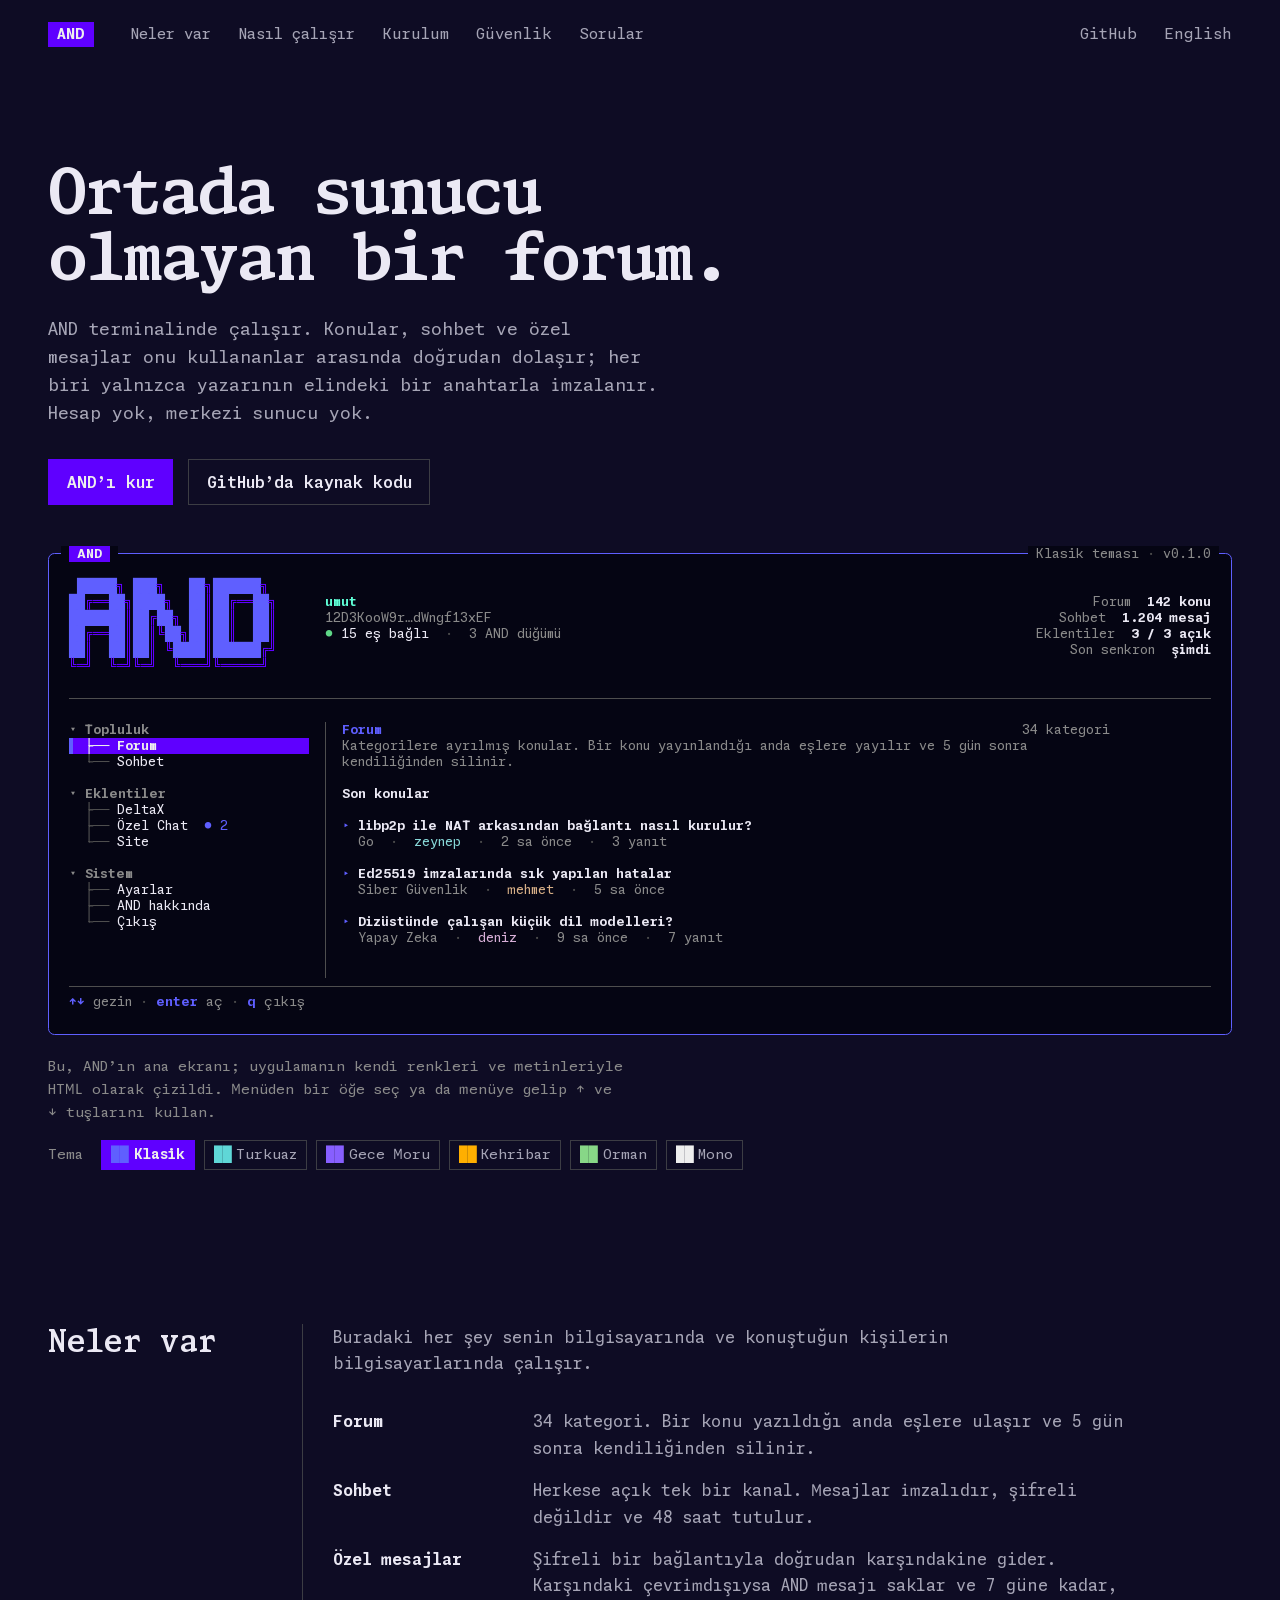
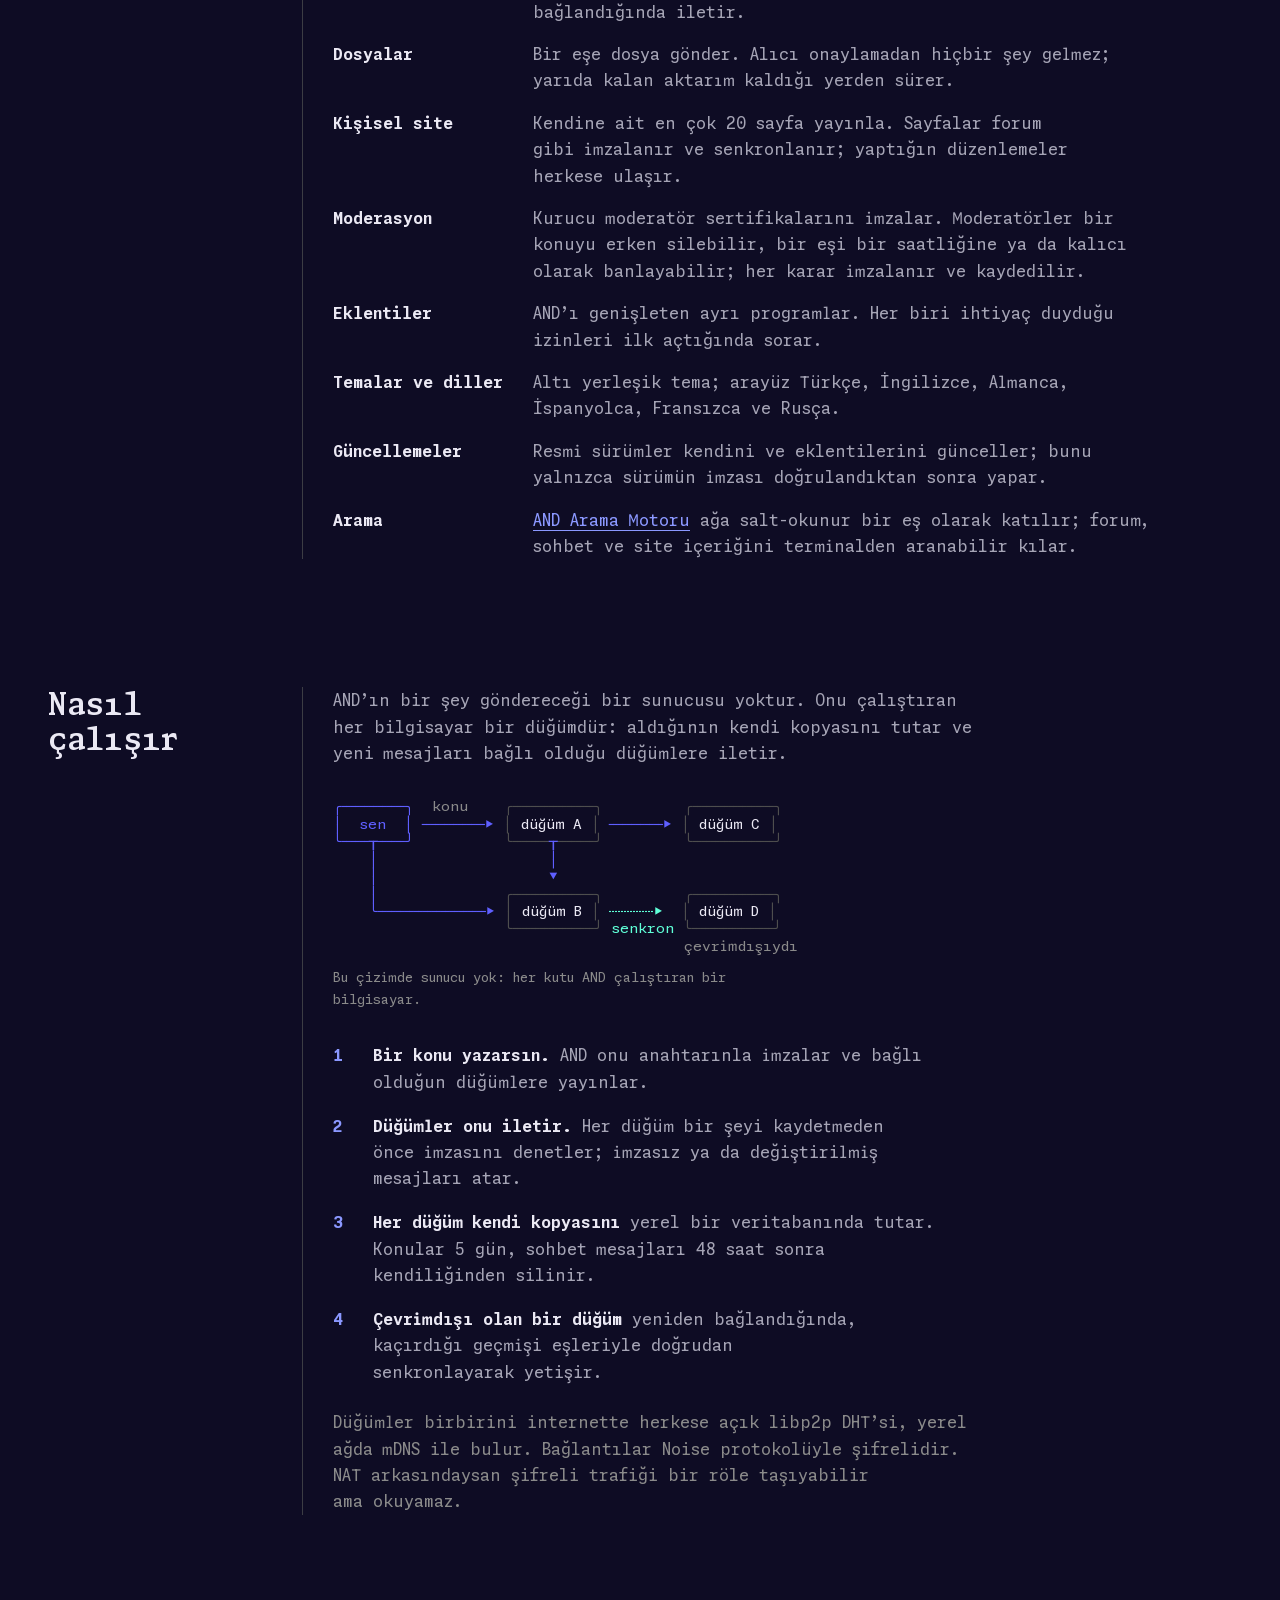
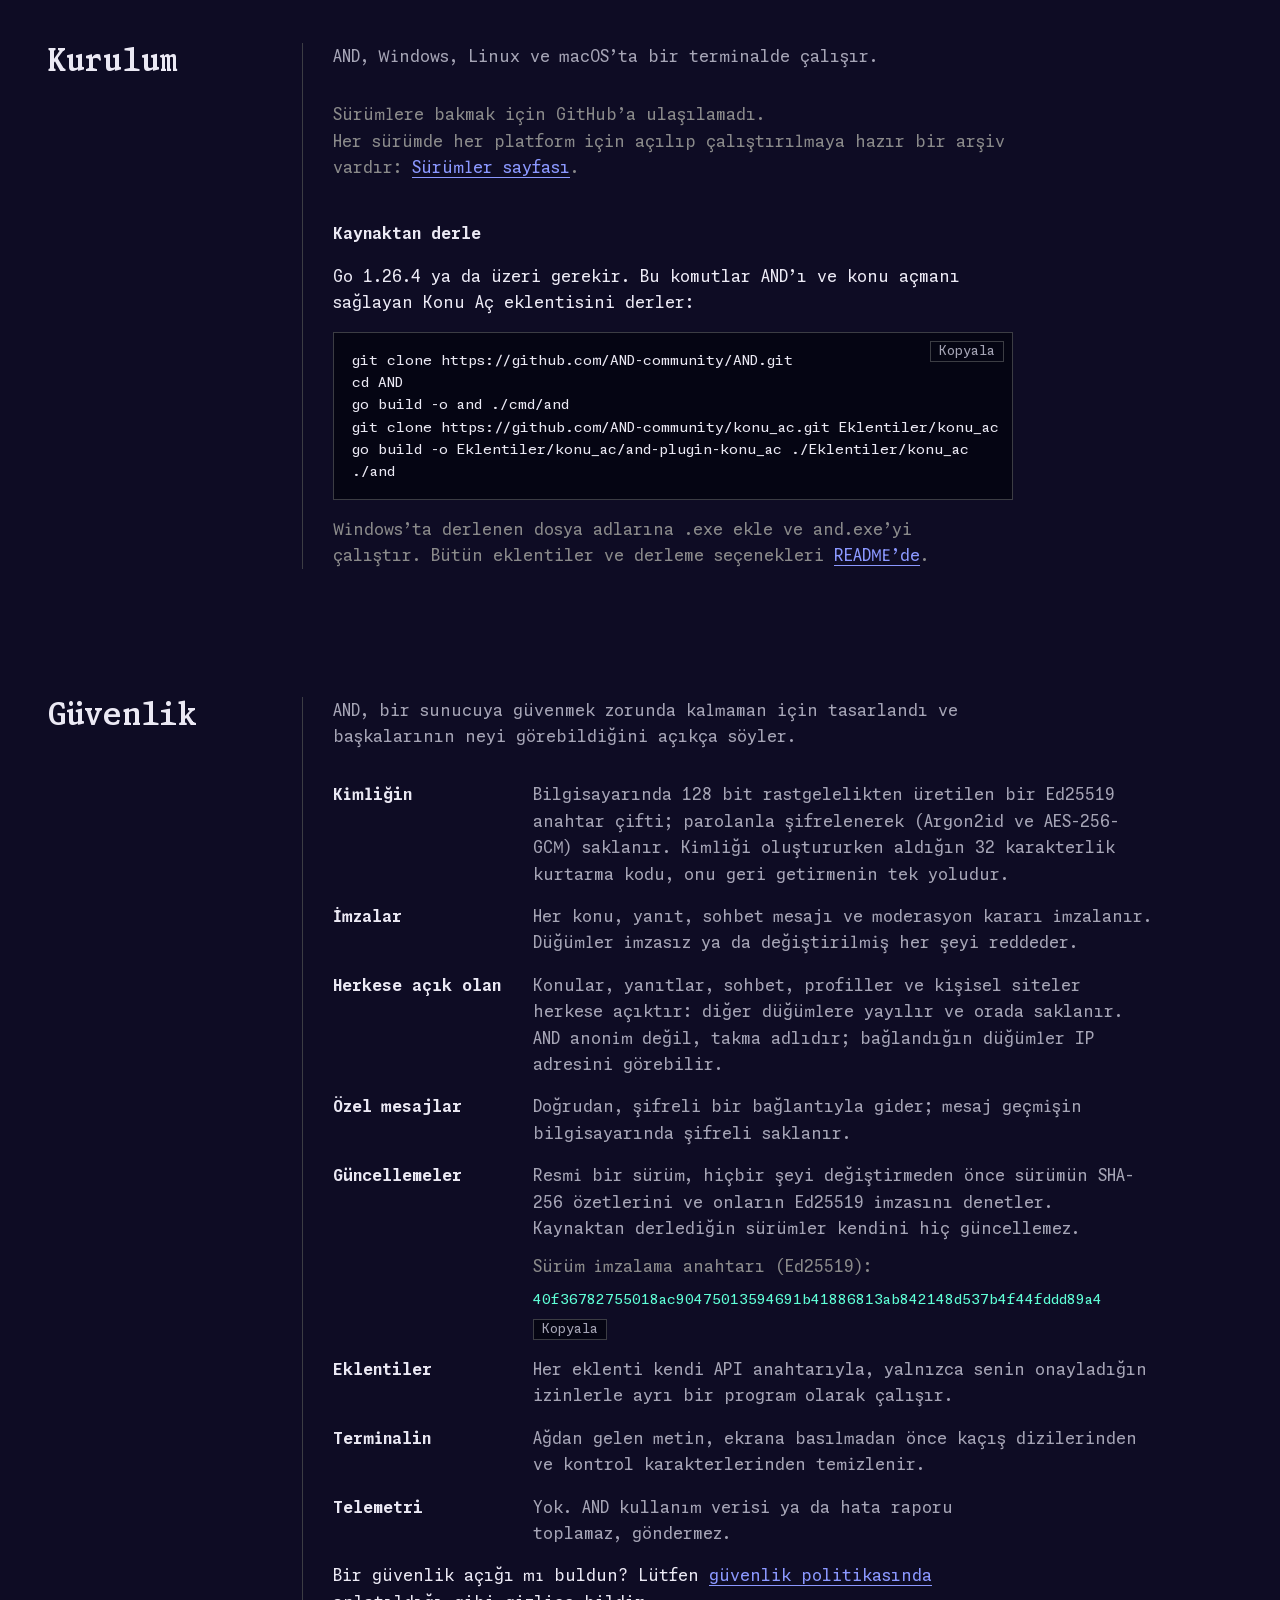
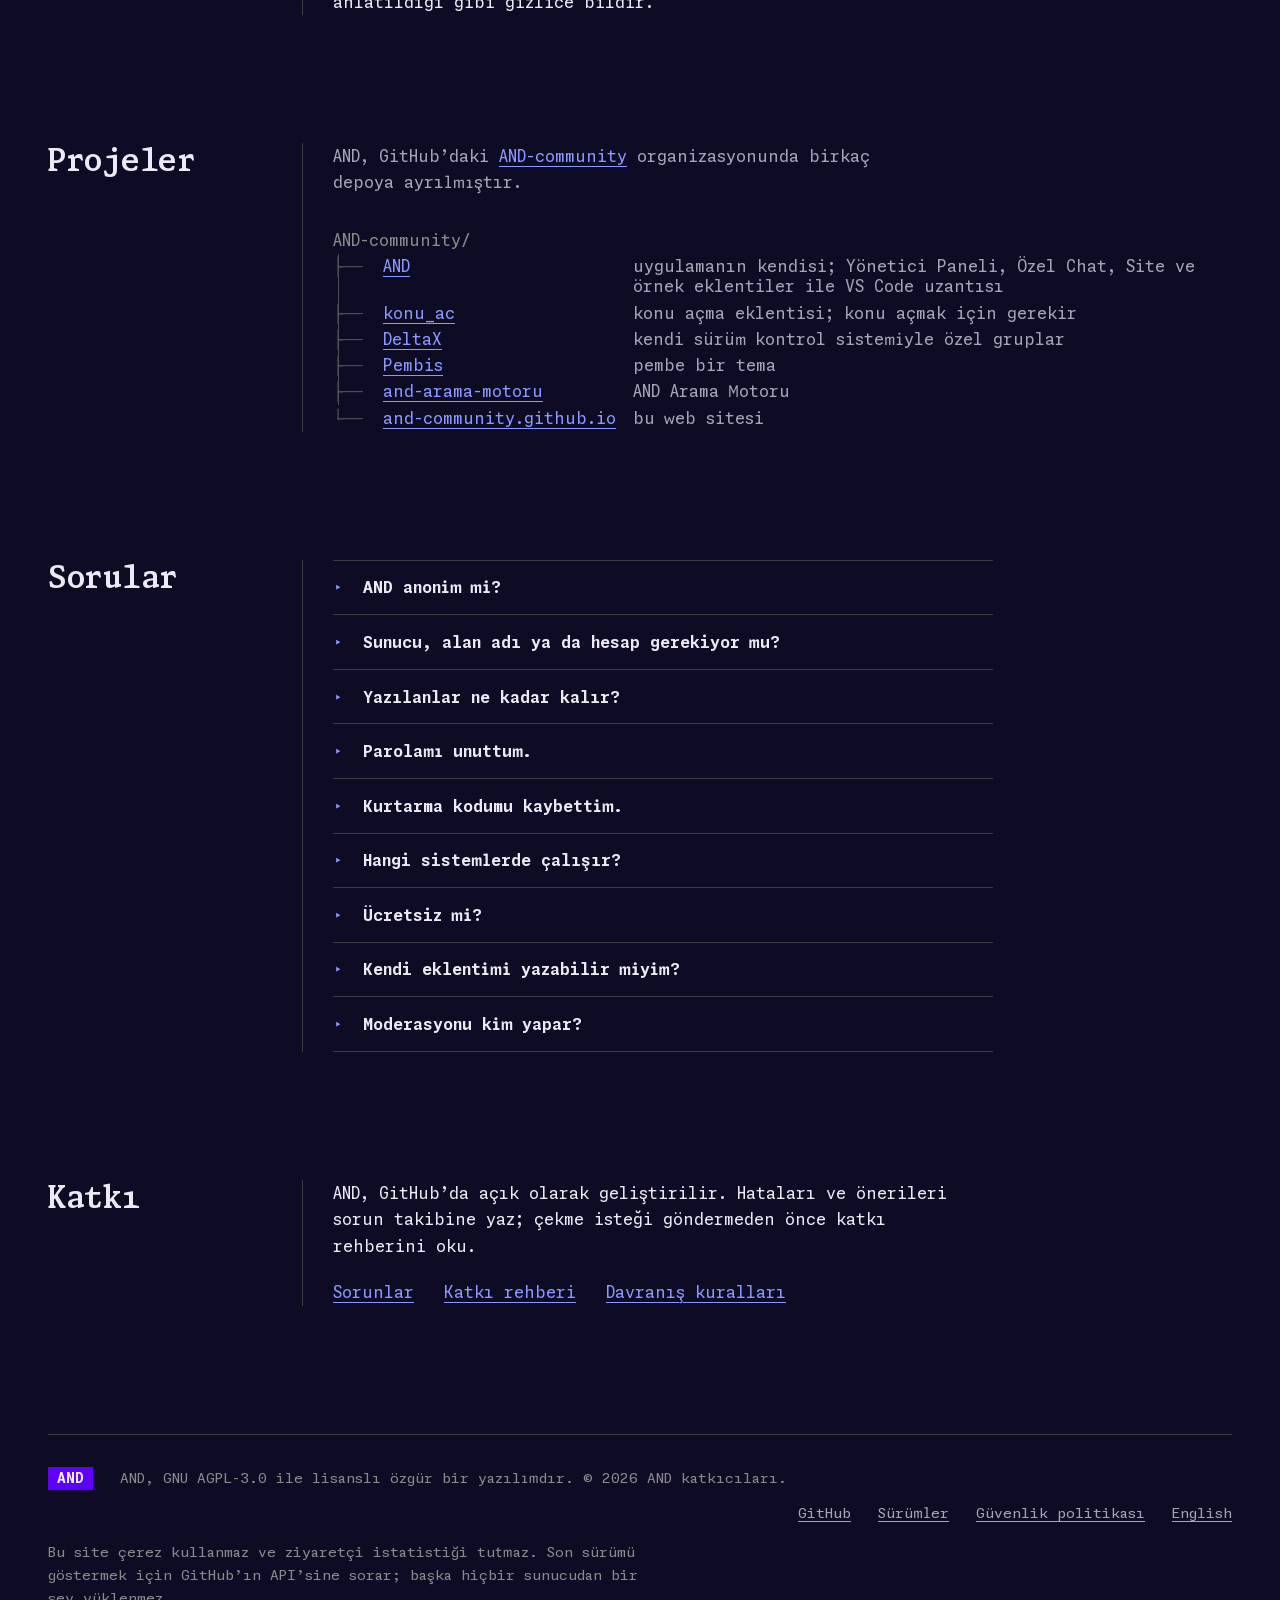
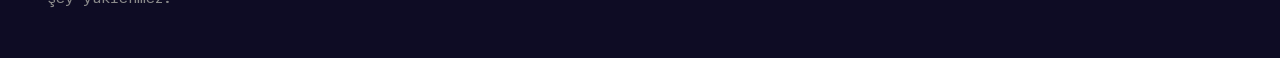
==== tr/index.html @ 904418b6 "AND'ın web sitesi: iki dilli tanıtım ve canlı ana ekran kopyası GitHub Pages'te https://and-communit" ====
<!doctype html>
<html lang="tr" data-tema="klasik">
<head>
<meta charset="utf-8">
<meta name="viewport" content="width=device-width, initial-scale=1">
<title>AND: ortada sunucu olmayan bir forum</title>
<meta name="description" content="AND, terminalde çalışan ücretsiz ve açık kaynaklı bir forum, sohbet ve kişisel site ağıdır. Eşten eşe çalışır: hesap yok, merkezi sunucu yok.">
<link rel="canonical" href="https://and-community.github.io/tr/">
<link rel="alternate" hreflang="en" href="https://and-community.github.io/">
<link rel="alternate" hreflang="tr" href="https://and-community.github.io/tr/">
<link rel="alternate" hreflang="x-default" href="https://and-community.github.io/">
<meta name="color-scheme" content="dark">
<meta name="theme-color" content="#0e0c24">
<link rel="icon" href="/favicon.ico" sizes="32x32">
<link rel="icon" href="/assets/img/favicon.svg" type="image/svg+xml">
<link rel="apple-touch-icon" href="/assets/img/apple-touch-icon.png">
<link rel="preload" href="/assets/fonts/and-site-mono.woff2" as="font" type="font/woff2" crossorigin>
<link rel="preload" href="/assets/fonts/and-site-slab.woff2" as="font" type="font/woff2" crossorigin>
<link rel="stylesheet" href="/assets/css/site.css">
<meta property="og:type" content="website">
<meta property="og:site_name" content="AND">
<meta property="og:title" content="AND: ortada sunucu olmayan bir forum">
<meta property="og:description" content="AND, terminalde çalışan ücretsiz ve açık kaynaklı bir forum, sohbet ve kişisel site ağıdır. Eşten eşe çalışır: hesap yok, merkezi sunucu yok.">
<meta property="og:url" content="https://and-community.github.io/tr/">
<meta property="og:image" content="https://and-community.github.io/assets/img/og-tr.png">
<meta property="og:image:width" content="1200">
<meta property="og:image:height" content="630">
<meta property="og:image:alt" content="AND amblemi ve “Ortada sunucu olmayan bir forum.” cümlesi.">
<meta property="og:locale" content="tr_TR">
<meta property="og:locale:alternate" content="en_US">
<meta name="twitter:card" content="summary_large_image">
<script>try{var t=localStorage.getItem("and-tema");if(/^(klasik|turkuaz|gece-moru|kehribar|orman|mono)$/.test(t))document.documentElement.dataset.tema=t}catch(e){}</script>
<script src="/assets/js/site.js" defer></script>
<script type="application/ld+json">{"@context":"https://schema.org","@type":"SoftwareApplication","name":"AND","description":"AND, terminalde çalışan ücretsiz ve açık kaynaklı bir forum, sohbet ve kişisel site ağıdır. Eşten eşe çalışır: hesap yok, merkezi sunucu yok.","url":"https://and-community.github.io/tr/","applicationCategory":"CommunicationApplication","operatingSystem":"Windows, Linux, macOS","softwareVersion":"v0.1.0","license":"https://www.gnu.org/licenses/agpl-3.0.html","isAccessibleForFree":true,"offers":{"@type":"Offer","price":"0","priceCurrency":"USD"},"downloadUrl":"https://github.com/AND-community/AND/releases","sameAs":["https://github.com/AND-community/AND"],"inLanguage":"tr"}</script>
</head>
<body>
<a class="atla" href="#icerik">İçeriğe geç</a>
<header class="ust sayfa">
<a class="marka" href="/tr/" aria-label="AND ana sayfa"><span class="hap">AND</span></a>
<nav class="ust-nav" aria-label="Ana menü"><ul><li><a href="#neler-var">Neler var</a></li><li><a href="#nasil-calisir">Nasıl çalışır</a></li><li><a href="#kurulum">Kurulum</a></li><li><a href="#guvenlik">Güvenlik</a></li><li><a href="#sorular">Sorular</a></li></ul></nav>
<ul class="ust-sag"><li><a href="https://github.com/AND-community/AND">GitHub</a></li><li><a href="/" hreflang="en" lang="en">English</a></li></ul>
</header>
<main id="icerik">
<section class="giris sayfa" aria-labelledby="giris-baslik">
<h1 id="giris-baslik">Ortada sunucu olmayan bir forum.</h1>
<p class="ozet">AND terminalinde çalışır. Konular, sohbet ve özel mesajlar onu kullananlar arasında doğrudan dolaşır; her biri yalnızca yazarının elindeki bir anahtarla imzalanır. Hesap yok, merkezi sunucu yok.</p>
<p class="eylemler"><a class="dugme dugme-dolu" href="#kurulum">AND’ı kur</a><a class="dugme" href="https://github.com/AND-community/AND">GitHub’da kaynak kodu</a></p>
</section>
<section class="ekran sayfa" aria-labelledby="ekran-baslik">
<h2 id="ekran-baslik" class="gorsel-gizli">AND’ın ana ekranı</h2>
<div class="terminal" data-terminal>
<div class="t-cerceve">
<div class="t-ust"><span><span class="hap">AND</span></span><span class="t-tema"><span data-tema-adi>Klasik</span> teması<span class="t-sil"> · </span>v0.1.0</span></div>
<div class="t-uzun"><pre class="t-amblem" aria-hidden="true"> <span class="d">█████</span><span class="g">╗</span> <span class="d">███</span><span class="g">╗</span>   <span class="d">██</span><span class="g">╗</span><span class="d">██████</span><span class="g">╗</span>
<span class="d">██</span><span class="g">╔══</span><span class="d">██</span><span class="g">╗</span><span class="d">████</span><span class="g">╗</span>  <span class="d">██</span><span class="g">║</span><span class="d">██</span><span class="g">╔══</span><span class="d">██</span><span class="g">╗</span>
<span class="d">███████</span><span class="g">║</span><span class="d">██</span><span class="g">╔</span><span class="d">██</span><span class="g">╗</span> <span class="d">██</span><span class="g">║</span><span class="d">██</span><span class="g">║</span>  <span class="d">██</span><span class="g">║</span>
<span class="d">██</span><span class="g">╔══</span><span class="d">██</span><span class="g">║</span><span class="d">██</span><span class="g">║╚</span><span class="d">██</span><span class="g">╗</span><span class="d">██</span><span class="g">║</span><span class="d">██</span><span class="g">║</span>  <span class="d">██</span><span class="g">║</span>
<span class="d">██</span><span class="g">║</span>  <span class="d">██</span><span class="g">║</span><span class="d">██</span><span class="g">║</span> <span class="g">╚</span><span class="d">████</span><span class="g">║</span><span class="d">██████</span><span class="g">╔╝</span>
<span class="g">╚═╝</span>  <span class="g">╚═╝╚═╝</span>  <span class="g">╚═══╝╚═════╝</span></pre><p class="t-kimlik"><span class="t-ad">umut</span>
<span class="t-soluk">12D3KooW9r…dWngf13xEF</span>
<span data-es><span class="t-ok">●</span> 23 eş bağlı<span class="t-sil">  ·  </span><span class="t-soluk">4 AND düğümü</span></span></p><dl class="t-sayilar"><div><dt>Forum</dt><dd>142 konu</dd></div><div><dt>Sohbet</dt><dd>1.204 mesaj</dd></div><div><dt>Eklentiler</dt><dd data-acik-sayi>3 / 3 açık</dd></div><div><dt>Son senkron</dt><dd data-senkron>şimdi</dd></div></dl></div>
<p class="t-kisa"><span class="t-ad">umut</span><span class="t-sil">  ·  </span><span class="t-soluk">12D3KooW9r…dWngf13xEF</span><span class="t-sil">  ·  </span><span data-es><span class="t-ok">●</span> 23 eş bağlı<span class="t-sil">  ·  </span><span class="t-soluk">4 AND düğümü</span></span></p>
<hr class="t-ayrac" aria-hidden="true">
<div class="t-paneller">
<div class="t-agac" role="listbox" tabindex="0" aria-label="AND menüsü" aria-activedescendant="t-o-forum"><div role="group" aria-labelledby="t-g-topluluk"><div class="t-grup" id="t-g-topluluk"><span aria-hidden="true">▾ </span>Topluluk</div><div class="t-oge" role="option" id="t-o-forum" aria-selected="true" data-panel="forum"><span class="t-on" aria-hidden="true"></span><span class="t-dal" aria-hidden="true">├── </span><span class="t-etiket" data-kapali="  kapalı">Forum</span></div><div class="t-oge" role="option" id="t-o-sohbet" aria-selected="false" data-panel="sohbet"><span class="t-on" aria-hidden="true"></span><span class="t-dal" aria-hidden="true">└── </span><span class="t-etiket" data-kapali="  kapalı">Sohbet</span></div></div><div class="t-bos" aria-hidden="true"></div><div role="group" aria-labelledby="t-g-eklentiler"><div class="t-grup" id="t-g-eklentiler"><span aria-hidden="true">▾ </span>Eklentiler</div><div class="t-oge" role="option" id="t-o-deltax" aria-selected="false" data-panel="deltax" data-eklenti="deltax"><span class="t-on" aria-hidden="true"></span><span class="t-dal" aria-hidden="true">├── </span><span class="t-etiket" data-kapali="  kapalı">DeltaX</span></div><div class="t-oge" role="option" id="t-o-ozel_chat" aria-selected="false" data-panel="ozel_chat" data-eklenti="ozel_chat"><span class="t-on" aria-hidden="true"></span><span class="t-dal" aria-hidden="true">├── </span><span class="t-etiket" data-kapali="  kapalı">Özel Chat</span><span class="t-rozet" aria-hidden="true">  ● 2</span><span class="gorsel-gizli">, 2 okunmamış mesaj</span></div><div class="t-oge" role="option" id="t-o-site" aria-selected="false" data-panel="site" data-eklenti="site"><span class="t-on" aria-hidden="true"></span><span class="t-dal" aria-hidden="true">└── </span><span class="t-etiket" data-kapali="  kapalı">Site</span></div></div><div class="t-bos" aria-hidden="true"></div><div role="group" aria-labelledby="t-g-sistem"><div class="t-grup" id="t-g-sistem"><span aria-hidden="true">▾ </span>Sistem</div><div class="t-oge" role="option" id="t-o-ayarlar" aria-selected="false" data-panel="ayarlar"><span class="t-on" aria-hidden="true"></span><span class="t-dal" aria-hidden="true">├── </span><span class="t-etiket" data-kapali="  kapalı">Ayarlar</span></div><div class="t-oge" role="option" id="t-o-hakkinda" aria-selected="false" data-panel="hakkinda"><span class="t-on" aria-hidden="true"></span><span class="t-dal" aria-hidden="true">├── </span><span class="t-etiket" data-kapali="  kapalı">AND hakkında</span></div><div class="t-oge" role="option" id="t-o-cikis" aria-selected="false" data-panel="cikis"><span class="t-on" aria-hidden="true"></span><span class="t-dal" aria-hidden="true">└── </span><span class="t-etiket" data-kapali="  kapalı">Çıkış</span></div></div></div>
<div class="t-ayrinti"><div class="t-panel" data-panel-icerik="forum"><div class="t-ana"><p class="t-baslik"><b>Forum</b><span class="t-soluk">34 kategori</span></p><p class="t-aciklama">Kategorilere ayrılmış konular. Bir konu yayınlandığı anda eşlere yayılır ve 5 gün sonra kendiliğinden silinir.</p><div class="t-ara"></div><p class="t-bolum">Son konular</p><div class="t-ara"></div><p class="t-satir"><span class="t-isaret">▸ </span><b>libp2p ile NAT arkasından bağlantı nasıl kurulur?</b></p><p class="t-satir">  <span class="t-soluk">Go</span><span class="t-sil">  ·  </span><span style="color:#87d7d7">zeynep</span><span class="t-sil">  ·  </span><span class="t-soluk">2 sa önce</span><span class="t-sil">  ·  </span><span class="t-soluk">3 yanıt</span></p><div class="t-ara"></div><p class="t-satir"><span class="t-isaret">▸ </span><b>Ed25519 imzalarında sık yapılan hatalar</b></p><p class="t-satir">  <span class="t-soluk">Siber Güvenlik</span><span class="t-sil">  ·  </span><span style="color:#d7af87">mehmet</span><span class="t-sil">  ·  </span><span class="t-soluk">5 sa önce</span></p><div class="t-ara"></div><p class="t-satir"><span class="t-isaret">▸ </span><b>Dizüstünde çalışan küçük dil modelleri?</b></p><p class="t-satir">  <span class="t-soluk">Yapay Zeka</span><span class="t-sil">  ·  </span><span style="color:#d7afd7">deniz</span><span class="t-sil">  ·  </span><span class="t-soluk">9 sa önce</span><span class="t-sil">  ·  </span><span class="t-soluk">7 yanıt</span></p><div class="t-ara"></div></div><div class="t-yan"><p class="t-bolum">Kategoriler</p><p class="t-soluk">En çok konusu olanlar</p><div class="t-ara"></div><p class="t-cubuk"><span class="t-cubuk-ad">Go</span><span class="t-dolu">━━━━━━━━━━━━━━━━━━━━</span><span class="t-kalan"></span><span class="t-sayi">   31</span></p><p class="t-cubuk"><span class="t-cubuk-ad">Python</span><span class="t-dolu">━━━━━━━━━━━━━━━</span><span class="t-kalan">─────</span><span class="t-sayi">   24</span></p><p class="t-cubuk"><span class="t-cubuk-ad">Siber Güvenlik</span><span class="t-dolu">━━━━━━━━━━━━</span><span class="t-kalan">────────</span><span class="t-sayi">   18</span></p><p class="t-cubuk"><span class="t-cubuk-ad">Linux</span><span class="t-dolu">━━━━━━━━━━</span><span class="t-kalan">──────────</span><span class="t-sayi">   15</span></p><p class="t-cubuk"><span class="t-cubuk-ad">Yapay Zeka</span><span class="t-dolu">━━━━━━━━</span><span class="t-kalan">────────────</span><span class="t-sayi">   12</span></p><p class="t-cubuk"><span class="t-cubuk-ad">Rust</span><span class="t-dolu">━━━━━━</span><span class="t-kalan">──────────────</span><span class="t-sayi">    9</span></p><p class="t-cubuk"><span class="t-cubuk-ad">Web</span><span class="t-dolu">━━━━━</span><span class="t-kalan">───────────────</span><span class="t-sayi">    8</span></p><p class="t-cubuk"><span class="t-cubuk-ad">Veritabanı</span><span class="t-dolu">━━━</span><span class="t-kalan">─────────────────</span><span class="t-sayi">    5</span></p></div></div><div class="t-panel" data-panel-icerik="sohbet" hidden><div class="t-ana"><p class="t-baslik"><b>Sohbet</b><span class="t-soluk">genel kanal</span></p><p class="t-aciklama">Herkese açık genel kanal. Mesajlar imzalıdır ama şifreli değildir; ağdaki herkes okuyabilir.</p><div class="t-ara"></div><p class="t-bolum">Son mesajlar</p><p class="t-satir"><span class="t-soluk">21:04</span>  <b style="color:#87d7d7">zeynep        </b>  yeni DeltaX’teki dal görünümünü deneyen oldu mu?</p><p class="t-satir"><span class="t-soluk">21:05</span>  <b style="color:#d7af87">mehmet        </b>  evet, katlanan farklar büyük dosyaları okunur yapıyor</p><p class="t-satir"><span class="t-soluk">21:07</span>  <b style="color:#d7afd7">deniz         </b>  Rust kategorisi var mı?</p><p class="t-satir"><span class="t-soluk">21:07</span>  <b style="color:#87d7d7">zeynep        </b>  34 kategori var, Rust da içinde</p><p class="t-satir"><span class="t-soluk">21:09</span>  <b class="t-isaret">umut          </b>  hoş geldin deniz</p><p class="t-satir"><span class="t-soluk">21:12</span>  <b style="color:#afd787">ayşe          </b>  ctrl+l ile arayüzü İngilizceye aldım, gayet iyi</p></div><div class="t-yan"><p class="t-bolum">En çok yazanlar</p><p class="t-soluk">Yüklü sohbet geçmişinde</p><div class="t-ara"></div><p class="t-cubuk"><span class="t-cubuk-ad"><span style="color:#87d7d7">zeynep</span></span><span class="t-dolu">━━━━━━━━━━━━━━━━━━━━</span><span class="t-kalan"></span><span class="t-sayi">   48</span></p><p class="t-cubuk"><span class="t-cubuk-ad"><span style="color:#d7af87">mehmet</span></span><span class="t-dolu">━━━━━━━━━━━━━━━</span><span class="t-kalan">─────</span><span class="t-sayi">   35</span></p><p class="t-cubuk"><span class="t-cubuk-ad"><span class="t-isaret">umut</span></span><span class="t-dolu">━━━━━━━━━━━</span><span class="t-kalan">─────────</span><span class="t-sayi">   27</span></p><p class="t-cubuk"><span class="t-cubuk-ad"><span style="color:#d7afd7">deniz</span></span><span class="t-dolu">━━━━━━━━</span><span class="t-kalan">────────────</span><span class="t-sayi">   19</span></p><p class="t-cubuk"><span class="t-cubuk-ad"><span style="color:#afd787">ayşe</span></span><span class="t-dolu">━━━━━</span><span class="t-kalan">───────────────</span><span class="t-sayi">   12</span></p></div></div><div class="t-panel" data-panel-icerik="deltax" hidden><div class="t-ana"><p class="t-baslik"><b>DeltaX</b><span class="t-ok" data-durum-acik>● açık</span><span class="t-soluk" data-durum-kapali hidden>○ kapalı</span></p><p class="t-aciklama">Özel gruplar kurup kendi sürüm kontrol sistemiyle birlikte proje geliştirme — merkezi ağ dışında, yalnızca grup üyeleri arasında uçtan uca şifreli senkronizasyon</p><div class="t-ara"></div><p class="t-kv"><span style="width:10ch">Sürüm</span><span>v1.7.1</span></p><p class="t-kv"><span style="width:10ch">Yazar</span><span>AND</span></p><p class="t-kv"><span style="width:10ch">Program</span><span>~/AND/Eklentiler/DeltaX/and-plugin-DeltaX</span></p><div class="t-ara"></div><p class="t-aciklama" data-ipucu-acik>enter ile aç, space ile kapat. Kapalı eklentiler menüde soluk görünür.</p><p class="t-aciklama" data-ipucu-kapali hidden>space ile aç. Kapalıyken başlatılmaz ve AND’ın API’sine erişemez.</p></div><div class="t-yan"><p class="t-bolum">Yüklü eklentiler</p><div class="t-ara"></div><p class="t-baslik"><span><span class="t-ok" data-eklenti-nokta="deltax">●</span> DeltaX</span><span class="t-soluk">1.7.1</span></p><p class="t-baslik"><span><span class="t-ok" data-eklenti-nokta="pembis">●</span> Pembiş Tema</span><span class="t-soluk">1.2.0</span></p><p class="t-baslik"><span><span class="t-ok" data-eklenti-nokta="ozel_chat">●</span> Özel Chat</span><span class="t-soluk">2.1.1</span></p><p class="t-baslik"><span><span class="t-ok" data-eklenti-nokta="site">●</span> Site</span><span class="t-soluk">1.3.1</span></p></div></div><div class="t-panel" data-panel-icerik="ozel_chat" hidden><div class="t-ana"><p class="t-baslik"><b>Özel Chat</b><span class="t-ok" data-durum-acik>● açık</span><span class="t-soluk" data-durum-kapali hidden>○ kapalı</span></p><p class="t-aciklama">Eşlerle doğrudan mesajlaş, dosya gönder ve gelen dosya isteklerini onayla</p><div class="t-ara"></div><p class="t-kv"><span style="width:10ch">Sürüm</span><span>v2.1.1</span></p><p class="t-kv"><span style="width:10ch">Yazar</span><span>AND</span></p><p class="t-kv"><span style="width:10ch">Program</span><span>~/AND/Eklentiler/ozel_chat/and-plugin-ozel_chat</span></p><div class="t-ara"></div><p class="t-aciklama" data-ipucu-acik>enter ile aç, space ile kapat. Kapalı eklentiler menüde soluk görünür.</p><p class="t-aciklama" data-ipucu-kapali hidden>space ile aç. Kapalıyken başlatılmaz ve AND’ın API’sine erişemez.</p></div><div class="t-yan"><p class="t-bolum">Yüklü eklentiler</p><div class="t-ara"></div><p class="t-baslik"><span><span class="t-ok" data-eklenti-nokta="deltax">●</span> DeltaX</span><span class="t-soluk">1.7.1</span></p><p class="t-baslik"><span><span class="t-ok" data-eklenti-nokta="pembis">●</span> Pembiş Tema</span><span class="t-soluk">1.2.0</span></p><p class="t-baslik"><span><span class="t-ok" data-eklenti-nokta="ozel_chat">●</span> Özel Chat</span><span class="t-soluk">2.1.1</span></p><p class="t-baslik"><span><span class="t-ok" data-eklenti-nokta="site">●</span> Site</span><span class="t-soluk">1.3.1</span></p></div></div><div class="t-panel" data-panel-icerik="site" hidden><div class="t-ana"><p class="t-baslik"><b>Site</b><span class="t-ok" data-durum-acik>● açık</span><span class="t-soluk" data-durum-kapali hidden>○ kapalı</span></p><p class="t-aciklama">Kendi çok sayfalı kişisel sitenizi oluşturun, düzenleyin ve yayınlayın</p><div class="t-ara"></div><p class="t-kv"><span style="width:10ch">Sürüm</span><span>v1.3.1</span></p><p class="t-kv"><span style="width:10ch">Yazar</span><span>AND</span></p><p class="t-kv"><span style="width:10ch">Program</span><span>~/AND/Eklentiler/site/and-plugin-site</span></p><div class="t-ara"></div><p class="t-aciklama" data-ipucu-acik>enter ile aç, space ile kapat. Kapalı eklentiler menüde soluk görünür.</p><p class="t-aciklama" data-ipucu-kapali hidden>space ile aç. Kapalıyken başlatılmaz ve AND’ın API’sine erişemez.</p></div><div class="t-yan"><p class="t-bolum">Yüklü eklentiler</p><div class="t-ara"></div><p class="t-baslik"><span><span class="t-ok" data-eklenti-nokta="deltax">●</span> DeltaX</span><span class="t-soluk">1.7.1</span></p><p class="t-baslik"><span><span class="t-ok" data-eklenti-nokta="pembis">●</span> Pembiş Tema</span><span class="t-soluk">1.2.0</span></p><p class="t-baslik"><span><span class="t-ok" data-eklenti-nokta="ozel_chat">●</span> Özel Chat</span><span class="t-soluk">2.1.1</span></p><p class="t-baslik"><span><span class="t-ok" data-eklenti-nokta="site">●</span> Site</span><span class="t-soluk">1.3.1</span></p></div></div><div class="t-panel" data-panel-icerik="ayarlar" hidden><div class="t-ana"><p class="t-baslik"><b>Ayarlar</b></p><p class="t-aciklama">Kimliğin ve profilin, yüklü eklentiler ve temalar.</p><div class="t-ara"></div><p class="t-kv"><span style="width:14ch">Tema</span><span><span data-tema-adi>Klasik</span></span></p><p class="t-kv"><span style="width:14ch">Sürüm</span><span>v0.1.0</span></p><p class="t-kv"><span style="width:14ch">Eklentiler</span><span><span data-yuklu-sayi>5 yüklü, 5 açık</span></span></p><p class="t-kv"><span style="width:14ch">Veri dizini</span><span>~/.config/and</span></p><div class="t-ara"></div><p class="t-aciklama">Temayı değiştirmek için Ayarlar → Temalar.</p></div><div class="t-yan"><p class="t-bolum">Temalar</p><p class="t-soluk">Ayarlar → Temalar’dan seçilir</p><div class="t-ara"></div><button type="button" class="t-tema-satir etkin" data-tema-sec="klasik" aria-pressed="true" aria-label="Klasik teması"><span class="t-tema-ad">Klasik      </span>  <span style="color:#5f5fff">██</span> <span style="color:#5f00ff">██</span> <span style="color:#5fffd7">██</span> <span style="color:#0087ff">██</span> <span class="t-ok" data-etkin> ● etkin</span></button><button type="button" class="t-tema-satir" data-tema-sec="turkuaz" aria-pressed="false" aria-label="Turkuaz teması"><span class="t-tema-ad">Turkuaz     </span>  <span style="color:#5fd7d7">██</span> <span style="color:#005f5f">██</span> <span style="color:#ffaf87">██</span> <span style="color:#af87ff">██</span> <span class="t-ok" data-etkin hidden> ● etkin</span></button><button type="button" class="t-tema-satir" data-tema-sec="gece-moru" aria-pressed="false" aria-label="Gece Moru teması"><span class="t-tema-ad">Gece Moru   </span>  <span style="color:#875fff">██</span> <span style="color:#5f00af">██</span> <span style="color:#5fffd7">██</span> <span style="color:#5fafff">██</span> <span class="t-ok" data-etkin hidden> ● etkin</span></button><button type="button" class="t-tema-satir" data-tema-sec="kehribar" aria-pressed="false" aria-label="Kehribar teması"><span class="t-tema-ad">Kehribar    </span>  <span style="color:#ffaf00">██</span> <span style="color:#875f00">██</span> <span style="color:#d7af87">██</span> <span style="color:#87d7ff">██</span> <span class="t-ok" data-etkin hidden> ● etkin</span></button><button type="button" class="t-tema-satir" data-tema-sec="orman" aria-pressed="false" aria-label="Orman teması"><span class="t-tema-ad">Orman       </span>  <span style="color:#87d787">██</span> <span style="color:#005f00">██</span> <span style="color:#ffd7af">██</span> <span style="color:#87d7ff">██</span> <span class="t-ok" data-etkin hidden> ● etkin</span></button><button type="button" class="t-tema-satir" data-tema-sec="mono" aria-pressed="false" aria-label="Mono teması"><span class="t-tema-ad">Mono        </span>  <span style="color:#eeeeee">██</span> <span style="color:#585858">██</span> <span style="color:#d0d0d0">██</span> <span style="color:#bcbcbc">██</span> <span class="t-ok" data-etkin hidden> ● etkin</span></button></div></div><div class="t-panel" data-panel-icerik="hakkinda" hidden><div class="t-ana"><p class="t-baslik"><b>AND hakkında</b><span class="t-soluk">v0.1.0</span></p><p class="t-aciklama">Sürüm, telif ve lisans bildirimi, gizlilik özeti, topluluk kuralları ve üçüncü taraf bileşenlerin lisansları.</p><div class="t-ara"></div><p class="t-kv"><span style="width:14ch">Lisans</span><span><span class="kirilmaz">GNU AGPL-3.0</span></span></p><p class="t-kv"><span style="width:14ch">Kaynak kodu</span><span>https://github.com/AND-community/AND</span></p><p class="t-kv"><span style="width:14ch">Bileşenler</span><span>146 açık kaynak bileşen</span></p><div class="t-ara"></div><p class="t-aciklama">Bu program HİÇBİR GARANTİ olmadan sunulur; <span class="kirilmaz">GNU AGPL-3.0</span> koşullarıyla değiştirip yeniden dağıtabilirsin. Ayrıntılar için enter.</p></div></div><div class="t-panel" data-panel-icerik="cikis" hidden><div class="t-ana"><p class="t-baslik"><b>Çıkış</b></p><p class="t-aciklama">AND’ı kapatır. Konular, sohbet geçmişi ve kimliğin bu bilgisayarda kalır; bir sonraki açılışta ağa yeniden bağlanırsın.</p></div></div></div>
</div>
<div class="t-alt"><hr class="t-ayrac" aria-hidden="true"><p class="t-ipucu" data-ipucu-normal><kbd>↑↓</kbd> gezin<span class="t-sil"> · </span><kbd>enter</kbd> aç<span class="t-sil"> · </span><kbd>q</kbd> çıkış</p><p class="t-ipucu" data-ipucu-eklenti hidden><kbd>↑↓</kbd> gezin<span class="t-sil"> · </span><kbd>enter</kbd> aç<span class="t-sil"> · </span><kbd>space</kbd> eklentiyi aç/kapat<span class="t-sil"> · </span><kbd>q</kbd> çıkış</p></div>
</div>
</div>
<div class="ekran-alt">
<p class="ekran-not">Bu, AND’ın ana ekranı; uygulamanın kendi renkleri ve metinleriyle HTML olarak çizildi. Menüden bir öğe seç ya da menüye gelip ↑ ve ↓ tuşlarını kullan.</p>
<fieldset class="tema-sec"><legend>Tema</legend><button type="button" data-tema-sec="klasik" aria-pressed="true"><span class="ornek" style="--o:#5f5fff" aria-hidden="true">██</span>Klasik</button><button type="button" data-tema-sec="turkuaz" aria-pressed="false"><span class="ornek" style="--o:#5fd7d7" aria-hidden="true">██</span>Turkuaz</button><button type="button" data-tema-sec="gece-moru" aria-pressed="false"><span class="ornek" style="--o:#875fff" aria-hidden="true">██</span>Gece Moru</button><button type="button" data-tema-sec="kehribar" aria-pressed="false"><span class="ornek" style="--o:#ffaf00" aria-hidden="true">██</span>Kehribar</button><button type="button" data-tema-sec="orman" aria-pressed="false"><span class="ornek" style="--o:#87d787" aria-hidden="true">██</span>Orman</button><button type="button" data-tema-sec="mono" aria-pressed="false"><span class="ornek" style="--o:#eeeeee" aria-hidden="true">██</span>Mono</button></fieldset>
</div>
</section>
<div class="sayfa">
<section class="bolum" id="neler-var" aria-labelledby="neler-var-baslik">
<h2 id="neler-var-baslik">Neler var</h2>
<div class="bolum-icerik">
<p class="giris-metni">Buradaki her şey senin bilgisayarında ve konuştuğun kişilerin bilgisayarlarında çalışır.</p>
<dl class="kv"><dt>Forum</dt><dd>34 kategori. Bir konu yazıldığı anda eşlere ulaşır ve 5 gün sonra kendiliğinden silinir.</dd><dt>Sohbet</dt><dd>Herkese açık tek bir kanal. Mesajlar imzalıdır, şifreli değildir ve 48 saat tutulur.</dd><dt>Özel mesajlar</dt><dd>Şifreli bir bağlantıyla doğrudan karşındakine gider. Karşındaki çevrimdışıysa AND mesajı saklar ve 7 güne kadar, bağlandığında iletir.</dd><dt>Dosyalar</dt><dd>Bir eşe dosya gönder. Alıcı onaylamadan hiçbir şey gelmez; yarıda kalan aktarım kaldığı yerden sürer.</dd><dt>Kişisel site</dt><dd>Kendine ait en çok 20 sayfa yayınla. Sayfalar forum gibi imzalanır ve senkronlanır; yaptığın düzenlemeler herkese ulaşır.</dd><dt>Moderasyon</dt><dd>Kurucu moderatör sertifikalarını imzalar. Moderatörler bir konuyu erken silebilir, bir eşi bir saatliğine ya da kalıcı olarak banlayabilir; her karar imzalanır ve kaydedilir.</dd><dt>Eklentiler</dt><dd>AND’ı genişleten ayrı programlar. Her biri ihtiyaç duyduğu izinleri ilk açtığında sorar.</dd><dt>Temalar ve diller</dt><dd>Altı yerleşik tema; arayüz Türkçe, İngilizce, Almanca, İspanyolca, Fransızca ve Rusça.</dd><dt>Güncellemeler</dt><dd>Resmi sürümler kendini ve eklentilerini günceller; bunu yalnızca sürümün imzası doğrulandıktan sonra yapar.</dd><dt>Arama</dt><dd><a href="https://github.com/AND-community/and-arama-motoru">AND Arama Motoru</a> ağa salt-okunur bir eş olarak katılır; forum, sohbet ve site içeriğini terminalden aranabilir kılar.</dd></dl>
</div>
</section>
<section class="bolum" id="nasil-calisir" aria-labelledby="nasil-calisir-baslik">
<h2 id="nasil-calisir-baslik">Nasıl çalışır</h2>
<div class="bolum-icerik">
<p class="giris-metni">AND’ın bir şey göndereceği bir sunucusu yoktur. Onu çalıştıran her bilgisayar bir düğümdür: aldığının kendi kopyasını tutar ve yeni mesajları bağlı olduğu düğümlere iletir.</p>
<figure class="cizim"><pre role="img" aria-label="Diyagram: Konuyu düğüm A’ya ve düğüm B’ye gönderiyorsun; düğüm A onu düğüm C’ye iletiyor; çevrimdışı olan düğüm D konuyu sonra düğüm B’den senkronluyor."><span class="k">╭───────╮</span><span class="m">  konu    </span><span class="s">╭─────────╮</span>         <span class="s">╭─────────╮</span>
<span class="k">│  sen  │</span><span class="k"> ───────▶ </span><span class="s">│</span> düğüm A <span class="s">│</span><span class="k"> ──────▶ </span><span class="s">│</span> düğüm C <span class="s">│</span>
<span class="k">╰───┬───╯</span>          <span class="s">╰────</span><span class="k">┬</span><span class="s">────╯</span>         <span class="s">╰─────────╯</span>
    <span class="k">│</span>                   <span class="k">│</span>
    <span class="k">│</span>                   <span class="k">▼</span>
    <span class="k">│</span>              <span class="s">╭─────────╮</span>         <span class="s">╭─────────╮</span>
    <span class="k">╰────────────▶ </span><span class="s">│</span> düğüm B <span class="s">│</span><span class="n"> ┄┄┄┄┄▶  </span><span class="s">│</span> düğüm D <span class="s">│</span>
                   <span class="s">╰─────────╯</span><span class="n"> senkron </span><span class="s">╰─────────╯</span>
                                       <span class="m">çevrimdışıydı</span></pre><figcaption>Bu çizimde sunucu yok: her kutu AND çalıştıran bir bilgisayar.</figcaption></figure>
<ol class="adimlar"><li><strong>Bir konu yazarsın.</strong> AND onu anahtarınla imzalar ve bağlı olduğun düğümlere yayınlar.</li><li><strong>Düğümler onu iletir.</strong> Her düğüm bir şeyi kaydetmeden önce imzasını denetler; imzasız ya da değiştirilmiş mesajları atar.</li><li><strong>Her düğüm kendi kopyasını</strong> yerel bir veritabanında tutar. Konular 5 gün, sohbet mesajları 48 saat sonra kendiliğinden silinir.</li><li><strong>Çevrimdışı olan bir düğüm</strong> yeniden bağlandığında, kaçırdığı geçmişi eşleriyle doğrudan senkronlayarak yetişir.</li></ol>
<p class="soluk">Düğümler birbirini internette herkese açık libp2p DHT’si, yerel ağda mDNS ile bulur. Bağlantılar Noise protokolüyle şifrelidir. NAT arkasındaysan şifreli trafiği bir röle taşıyabilir ama okuyamaz.</p>
</div>
</section>
<section class="bolum" id="kurulum" aria-labelledby="kurulum-baslik">
<h2 id="kurulum-baslik">Kurulum</h2>
<div class="bolum-icerik">
<p class="giris-metni">AND, Windows, Linux ve macOS’ta bir terminalde çalışır.</p>
<div class="indir" data-indir><p class="indir-durum">Her sürümde her platform için açılıp çalıştırılmaya hazır bir arşiv vardır: <a href="https://github.com/AND-community/AND/releases">Sürümler sayfası</a>.</p></div>
<h3>Kaynaktan derle</h3>
<p>Go 1.26.4 ya da üzeri gerekir. Bu komutlar AND’ı ve konu açmanı sağlayan Konu Aç eklentisini derler:</p>
<div class="kod"><pre><code id="derleme-komutlari">git clone https://github.com/AND-community/AND.git
cd AND
go build -o and ./cmd/and
git clone https://github.com/AND-community/konu_ac.git Eklentiler/konu_ac
go build -o Eklentiler/konu_ac/and-plugin-konu_ac ./Eklentiler/konu_ac
./and</code></pre><button type="button" class="kopyala" data-kopyala="derleme-komutlari">Kopyala</button></div>
<p class="soluk">Windows’ta derlenen dosya adlarına .exe ekle ve and.exe’yi çalıştır. Bütün eklentiler ve derleme seçenekleri <a href="https://github.com/AND-community/AND/blob/main/README.tr.md#kaynaktan-derleme">README’de</a>.</p>
</div>
</section>
<section class="bolum" id="guvenlik" aria-labelledby="guvenlik-baslik">
<h2 id="guvenlik-baslik">Güvenlik</h2>
<div class="bolum-icerik">
<p class="giris-metni">AND, bir sunucuya güvenmek zorunda kalmaman için tasarlandı ve başkalarının neyi görebildiğini açıkça söyler.</p>
<dl class="kv"><dt>Kimliğin</dt><dd>Bilgisayarında 128 bit rastgelelikten üretilen bir Ed25519 anahtar çifti; parolanla şifrelenerek (Argon2id ve AES-256-GCM) saklanır. Kimliği oluştururken aldığın 32 karakterlik kurtarma kodu, onu geri getirmenin tek yoludur.</dd><dt>İmzalar</dt><dd>Her konu, yanıt, sohbet mesajı ve moderasyon kararı imzalanır. Düğümler imzasız ya da değiştirilmiş her şeyi reddeder.</dd><dt>Herkese açık olan</dt><dd>Konular, yanıtlar, sohbet, profiller ve kişisel siteler herkese açıktır: diğer düğümlere yayılır ve orada saklanır. AND anonim değil, takma adlıdır; bağlandığın düğümler IP adresini görebilir.</dd><dt>Özel mesajlar</dt><dd>Doğrudan, şifreli bir bağlantıyla gider; mesaj geçmişin bilgisayarında şifreli saklanır.</dd><dt>Güncellemeler</dt><dd>Resmi bir sürüm, hiçbir şeyi değiştirmeden önce sürümün SHA-256 özetlerini ve onların Ed25519 imzasını denetler. Kaynaktan derlediğin sürümler kendini hiç güncellemez.<div class="anahtar"><span class="soluk">Sürüm imzalama anahtarı (Ed25519):</span><code id="imza-anahtari">40f36782755018ac90475013594691b41886813ab842148d537b4f44fddd89a4</code><button type="button" class="kopyala" data-kopyala="imza-anahtari">Kopyala</button></div></dd><dt>Eklentiler</dt><dd>Her eklenti kendi API anahtarıyla, yalnızca senin onayladığın izinlerle ayrı bir program olarak çalışır.</dd><dt>Terminalin</dt><dd>Ağdan gelen metin, ekrana basılmadan önce kaçış dizilerinden ve kontrol karakterlerinden temizlenir.</dd><dt>Telemetri</dt><dd>Yok. AND kullanım verisi ya da hata raporu toplamaz, göndermez.</dd></dl>
<p>Bir güvenlik açığı mı buldun? Lütfen <a href="https://github.com/AND-community/AND/blob/main/SECURITY.md">güvenlik politikasında</a> anlatıldığı gibi gizlice bildir.</p>
</div>
</section>
<section class="bolum" id="projeler" aria-labelledby="projeler-baslik">
<h2 id="projeler-baslik">Projeler</h2>
<div class="bolum-icerik">
<p class="giris-metni">AND, GitHub’daki <a href="https://github.com/AND-community">AND-community</a> organizasyonunda birkaç depoya ayrılmıştır.</p>
<ul class="agac"><li class="agac-kok">AND-community/</li><li><span class="dal" aria-hidden="true">├── </span><a href="https://github.com/AND-community/AND">AND</a><span class="aciklama">uygulamanın kendisi; Yönetici Paneli, Özel Chat, Site ve örnek eklentiler ile VS Code uzantısı</span></li><li><span class="dal" aria-hidden="true">├── </span><a href="https://github.com/AND-community/konu_ac">konu_ac</a><span class="aciklama">konu açma eklentisi; konu açmak için gerekir</span></li><li><span class="dal" aria-hidden="true">├── </span><a href="https://github.com/AND-community/DeltaX">DeltaX</a><span class="aciklama">kendi sürüm kontrol sistemiyle özel gruplar</span></li><li><span class="dal" aria-hidden="true">├── </span><a href="https://github.com/AND-community/Pembis">Pembis</a><span class="aciklama">pembe bir tema</span></li><li><span class="dal" aria-hidden="true">├── </span><a href="https://github.com/AND-community/and-arama-motoru">and-arama-motoru</a><span class="aciklama">AND Arama Motoru</span></li><li><span class="dal" aria-hidden="true">└── </span><a href="https://github.com/AND-community/and-community.github.io">and-community.github.io</a><span class="aciklama">bu web sitesi</span></li></ul>
</div>
</section>
<section class="bolum" id="sorular" aria-labelledby="sorular-baslik">
<h2 id="sorular-baslik">Sorular</h2>
<div class="bolum-icerik">
<div class="sorular"><details><summary>AND anonim mi?</summary><p>Hayır. AND takma adlıdır: gerçek kimliğinle değil bir ad ve bir anahtarla görünürsün, ama bağlandığın düğümler IP adresini görebilir. AND bunu senin için gizlemez.</p></details><details><summary>Sunucu, alan adı ya da hesap gerekiyor mu?</summary><p>Hayır. AND’ı kur, bir ad ve parola seç; ağdasın. Her düğüm hem istemci hem sunucudur.</p></details><details><summary>Yazılanlar ne kadar kalır?</summary><p>Konular yazıldıktan 5 gün, sohbet mesajları 48 saat sonra kendiliğinden silinir. Yayılmış bir içeriğin her düğümden silineceği garanti edilemez.</p></details><details><summary>Parolamı unuttum.</summary><p>Giriş ekranında ctrl+r’ye bas ve kurtarma kodunu yaz. AND kimliğini geri getirir ve yeni bir parola ister.</p></details><details><summary>Kurtarma kodumu kaybettim.</summary><p>Parolanı hâlâ biliyorsan Ayarlar’ı aç, Bilgi sekmesine gel ve kodu göstermek için m’ye bas. İkisini de kaybettiysen kimliğini kimse geri getiremez: bilgisayarından hiç çıkmaz.</p></details><details><summary>Hangi sistemlerde çalışır?</summary><p>Windows, Linux ve macOS’ta, herhangi bir terminalde. Sürümler üçü için x86-64, Linux ve macOS için ayrıca ARM64 olarak derlenir.</p></details><details><summary>Ücretsiz mi?</summary><p>Evet. AND, <span class="kirilmaz">GNU AGPL-3.0</span> ile lisanslı özgür bir yazılımdır: kullanabilir, inceleyebilir, değiştirebilir ve paylaşabilirsin. Değiştirdiğin bir sürümü ağ üzerinden başkalarına sunarsan kaynak kodunu da onlara sunman gerekir.</p></details><details><summary>Kendi eklentimi yazabilir miyim?</summary><p>Evet. Eklenti, AND’la yerel bir HTTP API üzerinden kendi anahtarıyla konuşan ayrı bir programdır. <a href="https://github.com/AND-community/AND/tree/main/Eklentiler/ornek">Örnek eklentiden ve rehberinden</a> başla.</p></details><details><summary>Moderasyonu kim yapar?</summary><p>Anahtarı AND’ın içine gömülü olan kurucu ve kurucunun imzalı sertifikalarla atadığı moderatörler; sertifikalar her an iptal edilebilir. Konuları erken silebilir ve eşleri banlayabilirler; her düğüm her kararın imzasını denetler.</p></details></div>
</div>
</section>
<section class="bolum" id="katki" aria-labelledby="katki-baslik">
<h2 id="katki-baslik">Katkı</h2>
<div class="bolum-icerik">
<p>AND, GitHub’da açık olarak geliştirilir. Hataları ve önerileri sorun takibine yaz; çekme isteği göndermeden önce katkı rehberini oku.</p>
<ul class="baglantilar"><li><a href="https://github.com/AND-community/AND/issues">Sorunlar</a></li><li><a href="https://github.com/AND-community/AND/blob/main/CONTRIBUTING.md">Katkı rehberi</a></li><li><a href="https://github.com/AND-community/AND/blob/main/CODE_OF_CONDUCT.md">Davranış kuralları</a></li></ul>
</div>
</section>
</div>
</main>
<footer class="alt sayfa">
<div class="alt-ust"><span class="hap">AND</span><p>AND, <span class="kirilmaz">GNU AGPL-3.0</span> ile lisanslı özgür bir yazılımdır. © 2026 AND katkıcıları.</p>
<ul class="alt-nav" aria-label="Alt bilgi"><li><a href="https://github.com/AND-community/AND">GitHub</a></li><li><a href="https://github.com/AND-community/AND/releases">Sürümler</a></li><li><a href="https://github.com/AND-community/AND/blob/main/SECURITY.md">Güvenlik politikası</a></li><li><a href="/" hreflang="en" lang="en">English</a></li></ul></div>
<p class="alt-gizlilik">Bu site çerez kullanmaz ve ziyaretçi istatistiği tutmaz. Son sürümü göstermek için GitHub’ın API’sine sorar; başka hiçbir sunucudan bir şey yüklenmez.</p>
</footer>
</body>
</html>
---- assets/css/site.css ----
/* AND web sitesi.
   Renkler AND'ın kendi temalarından gelir (AND deposunda internal/ui/theme.go):
   accent, sel, sel-fg, name, badge temaya göre değişir; subtle/ok/warn/err
   temadan bağımsızdır. Türetilmiş tonlar (ink, accent-ink, soft, line) OKLab'da
   karıştırılarak önceden hesaplandı; temalardan biri seçilince sayfanın tamamı
   o temaya boyanır. */

@font-face {
  font-family: "AND Site Mono";
  src: url("/assets/fonts/and-site-mono.woff2") format("woff2");
  font-weight: 400 700;
  font-display: swap;
}

@font-face {
  font-family: "AND Site Slab";
  src: url("/assets/fonts/and-site-slab.woff2") format("woff2");
  font-weight: 500 700;
  font-display: swap;
}

:root {
  /* Klasik (varsayılan): ANSI 63, 57, 255, 86, 33, 245 */
  --accent: #5f5fff;
  --sel: #5f00ff;
  --sel-fg: #eeeeee;
  --name: #5fffd7;
  --badge: #0087ff;
  --muted: #8a8a8a;
  --text: #ebe9f4;
  --ink: #0e0c24;
  --ink-deep: #050513;
  --accent-ink: #8b98ff;
  --soft: #a5a4b5;
  --line: #3c3d44;
  /* Temadan bağımsız: ANSI 239, 78, 214, 203 */
  --subtle: #4e4e4e;
  --ok: #5fd787;
  --warn: #ffaf00;
  --err: #ff5f5f;

  --mono: "AND Site Mono", ui-monospace, "Cascadia Mono", "SF Mono", Menlo, Consolas, "Liberation Mono", monospace;
  --slab: "AND Site Slab", var(--mono);
  --gutter: clamp(1rem, 4vw, 3rem);
  --page: 100rem;
  color-scheme: dark;
}

:root[data-tema="turkuaz"] {
  --accent: #5fd7d7; --sel: #005f5f; --name: #ffaf87; --badge: #af87ff;
  --ink: #0a0f15; --ink-deep: #040609; --accent-ink: #9be4e4; --soft: #a4a4ae; --line: #3c3d3f;
}

:root[data-tema="gece-moru"] {
  --accent: #875fff; --sel: #5f00af; --badge: #5fafff;
  --ink: #0f091c; --ink-deep: #06030e; --accent-ink: #a997ff; --soft: #a5a2b1; --line: #3d3c41;
}

:root[data-tema="kehribar"] {
  --accent: #ffaf00; --sel: #875f00; --sel-fg: #ffffd7; --name: #d7af87; --badge: #87d7ff;
  --ink: #130f10; --ink-deep: #080606; --accent-ink: #ffca7a; --soft: #a7a4ac; --line: #3e3d3d;
}

:root[data-tema="orman"] {
  --accent: #87d787; --sel: #005f00; --name: #ffd7af; --badge: #87d7ff;
  --ink: #0a0f0f; --ink-deep: #040606; --accent-ink: #afe4ae; --soft: #a4a4ac; --line: #3c3d3d;
}

:root[data-tema="mono"] {
  --accent: #eeeeee; --sel: #585858; --name: #d0d0d0; --badge: #bcbcbc; --muted: #949494; --text: #e8e8e8;
  --ink: #0f0e14; --ink-deep: #060509; --accent-ink: #f3f3f3; --soft: #a4a3a6; --line: #3d3d3f;
}

/* ─── Temel ─────────────────────────────────────────────────────────────── */

*, *::before, *::after { box-sizing: border-box; }

html {
  -webkit-text-size-adjust: 100%;
  text-size-adjust: 100%;
  scroll-padding-top: 1.5rem;
}

@media (prefers-reduced-motion: no-preference) {
  html { scroll-behavior: smooth; }
}

body {
  margin: 0;
  background: var(--ink);
  color: var(--text);
  font: 400 1rem/1.65 var(--mono);
  -webkit-font-smoothing: antialiased;
}

[hidden] { display: none !important; }

::selection { background: var(--sel); color: var(--sel-fg); }

a {
  color: var(--accent-ink);
  text-decoration-thickness: 1px;
  text-underline-offset: 0.22em;
}

a:hover { color: var(--text); }

:focus-visible {
  outline: 2px solid var(--accent-ink);
  outline-offset: 3px;
}

code, kbd, pre, button, input { font-family: var(--mono); }

h1, h2, h3 { text-wrap: balance; }

/* Yalnızca düz yazıya: text-wrap kısaltması satır kırma kipini de ayarlar ve
   white-space: pre/nowrap verilmiş öğelerde (menü, ana ekran kopyası) kırılmayı
   geri açardı. */
.ozet, .giris-metni, .bolum-icerik > p, .kv dd, .adimlar li, .sorular p, .ekran-not, .alt p { text-wrap: pretty; }

.gorsel-gizli {
  position: absolute;
  width: 1px;
  height: 1px;
  overflow: hidden;
  clip-path: inset(50%);
  white-space: nowrap;
}

.atla {
  position: absolute;
  top: -4rem;
  left: var(--gutter);
  z-index: 10;
  padding: 0.35rem 1ch;
  background: var(--sel);
  color: var(--sel-fg);
  font-weight: 700;
}

.atla:focus { top: 1rem; }

.sayfa {
  width: min(100% - 2 * var(--gutter), var(--page));
  margin-inline: auto;
}

.hap {
  display: inline-block;
  padding-inline: 1ch;
  background: var(--sel);
  color: var(--sel-fg);
  font-weight: 700;
}

/* ─── Üst çubuk ─────────────────────────────────────────────────────────── */

.ust {
  display: flex;
  flex-wrap: wrap;
  align-items: center;
  gap: 0.75rem 4ch;
  padding-block: 1.4rem;
  font-size: 0.9375rem;
}

.marka { text-decoration: none; }

.ust-nav ul,
.ust-sag {
  display: flex;
  gap: 3ch;
  margin: 0;
  padding: 0;
  list-style: none;
}

.ust-sag { margin-left: auto; }

.ust-nav a,
.ust-sag a {
  color: var(--soft);
  text-decoration: none;
  white-space: nowrap;
}

.ust-nav a:hover,
.ust-sag a:hover { color: var(--text); }

@media (max-width: 52rem) {
  /* Menü yatay kayar; sağ kenardaki solma, devamı olduğunu gösterir. */
  .ust-nav {
    order: 3;
    width: 100%;
    overflow-x: auto;
    scrollbar-width: none;
    mask-image: linear-gradient(90deg, #000 calc(100% - 2.5rem), transparent);
  }

  .ust-nav ul {
    gap: 2.5ch;
    white-space: nowrap;
  }
}

/* ─── Giriş ─────────────────────────────────────────────────────────────── */

.giris { padding-block: clamp(2.5rem, 7vw, 5.5rem) clamp(2rem, 4vw, 3rem); }

.giris h1 {
  max-width: 21ch;
  margin: 0 0 1.5rem;
  font-family: var(--slab);
  font-size: clamp(2.3rem, 1.25rem + 3.5vw, 4rem);
  font-weight: 650;
  line-height: 1.04;
  letter-spacing: -0.03em;
}

.ozet {
  max-width: 56ch;
  margin: 0 0 2rem;
  color: var(--soft);
  font-size: 1.0625rem;
}

.eylemler {
  display: flex;
  flex-wrap: wrap;
  gap: 0.75rem 1.5ch;
  margin: 0;
}

.dugme {
  display: inline-block;
  padding: 0.55rem 1.75ch;
  border: 1px solid var(--line);
  color: var(--text);
  font-weight: 600;
  text-decoration: none;
}

.dugme:hover {
  border-color: var(--accent);
  color: var(--text);
}

.dugme-dolu {
  border-color: var(--sel);
  background: var(--sel);
  color: var(--sel-fg);
}

.dugme-dolu:hover {
  border-color: var(--accent-ink);
  color: var(--sel-fg);
}

/* ─── Ana ekran kopyası ─────────────────────────────────────────────────────
   AND'ın ana ekranının (internal/tui/home.go) HTML'deki birebir karşılığı.
   Ölçüler terminal hücresidir: 1ch bir sütun, 1lh bir satır. Satır yüksekliği
   1.245, yazı tipinin kendi satır yüksekliğidir; blok ve kutu karakterleri
   ancak bu yükseklikte boşluksuz birleşir. Eşikler uygulamanınkiyle aynıdır:
   ayrıntı paneli 86, sağdaki sayılar 102 (Türkçede 96), ikinci sütun 171
   sütundan geniş bir terminalde görünür. Sorgular em cinsindendir (bir sütun
   0.62 em): ch, yazı tipi yüklenmeden önce yedek yazı tipinin eniyle
   hesaplanır ve tarayıcı sorguyu yükleme sonrası her zaman yenilemez. */

.ekran { padding-bottom: clamp(3.5rem, 7vw, 6rem); }

/* Yazı boyu, karakter eni tam piksele düşecek şekilde seçilir (karakter eni
   0.62 em): yarım piksellik konumlarda amblemin blokları arasında ince
   çizgiler belirir. Satır yüksekliği de tam piksel ve yazı tipinin kendi
   satır yüksekliğine (1.245 em) en yakın değerdir. */
.terminal {
  container: terminal / inline-size;
  font: 400 calc(8px / 0.62) / 16px var(--mono);
  font-feature-settings: "liga" 0;
}

@media (max-width: 40rem) {
  .terminal { font-size: calc(7px / 0.62); line-height: 14px; }
}

@media (min-width: 112rem) {
  .terminal { font-size: calc(9px / 0.62); line-height: 18px; }
}

.t-cerceve {
  position: relative;
  padding: 1.5lh 2.5ch;
  border: 1px solid var(--accent);
  border-radius: 0.5em;
  background: var(--ink-deep);
  color: var(--text);
}

.t-ust {
  position: absolute;
  top: 0;
  inset-inline: 1.5ch;
  display: flex;
  justify-content: space-between;
  gap: 2ch;
  transform: translateY(-50%);
  white-space: nowrap;
}

.t-ust > span {
  min-width: 0;
  padding-inline: 1ch;
  background: var(--ink-deep);
}

.t-ust .hap { padding-inline: 1ch; }

.t-tema {
  overflow: hidden;
  color: var(--muted);
  text-overflow: ellipsis;
}

.t-ayrac-nokta,
.t-sil { color: var(--subtle); }

.t-soluk { color: var(--muted); }

.t-uyari { color: var(--warn); }

.t-kalin { font-weight: 700; }

.t-uzun { display: none; }

.t-kisa {
  overflow: hidden;
  white-space: pre;
  text-overflow: ellipsis;
}

.t-amblem {
  flex: none;
  margin: 0;
  font: inherit;
  white-space: pre;
}

.t-amblem .d { color: var(--accent); font-weight: 700; }

.t-amblem .g { color: var(--sel); }

.t-kimlik {
  flex: none;
  margin: 0 0 0 6ch;
  padding-top: 1lh;
  white-space: pre;
}

.t-ad {
  color: var(--name);
  font-weight: 700;
}

.t-sayilar {
  display: none;
  margin: 0 0 0 auto;
  padding-top: 1lh;
  text-align: right;
  white-space: pre;
}

.t-sayilar div { display: block; }

.t-sayilar dt {
  display: inline;
  color: var(--muted);
}

.t-sayilar dd {
  display: inline;
  margin: 0 0 0 2ch;
  font-weight: 700;
}

.t-ayrac {
  height: 3lh;
  margin: 0;
  border: 0;
  background: linear-gradient(var(--subtle), var(--subtle)) center / 100% 1px no-repeat;
}

.t-alt .t-ayrac { height: 1lh; }

.t-paneller {
  display: flex;
  height: 16lh;
  overflow: hidden;
}

.t-agac {
  flex: 0 0 30ch;
  width: 30ch;
  cursor: default;
}

.t-agac:focus { outline: none; }

.t-agac:focus-visible .t-oge[aria-selected="true"] {
  outline: 1px solid var(--accent);
  outline-offset: -1px;
}

.t-grup {
  color: var(--muted);
  font-weight: 700;
  white-space: pre;
}

.t-bos { height: 1lh; }

.t-oge {
  overflow: hidden;
  white-space: pre;
  cursor: pointer;
}

.t-on::before { content: "  "; }

.t-dal { color: var(--subtle); }

.t-rozet { color: var(--accent); }

.t-oge[aria-selected="true"] {
  background: var(--sel);
  color: var(--sel-fg);
  font-weight: 700;
}

.t-oge[aria-selected="true"] .t-on::before {
  content: "▌ ";
  color: var(--accent);
}

.t-oge[aria-selected="true"] .t-dal,
.t-oge[aria-selected="true"] .t-rozet { color: inherit; }

.t-oge.kapali .t-etiket { color: var(--muted); }

.t-oge.kapali .t-etiket::after {
  content: attr(data-kapali);
  opacity: 0.7;
}

.t-oge.kapali .t-rozet { display: none; }

.t-oge[aria-selected="true"].kapali .t-etiket { color: inherit; }

.t-ayrinti {
  display: none;
  flex: 1 1 auto;
  min-width: 0;
  margin-left: 2ch;
  padding-left: 2ch;
  border-left: 1px solid var(--subtle);
}

.t-panel {
  display: flex;
  height: 100%;
}

.t-ana {
  flex: 0 1 96ch;
  min-width: 0;
}

.t-yan {
  display: none;
  flex: 1 1 auto;
  min-width: 0;
  margin-left: 3ch;
  padding-left: 2ch;
  border-left: 1px solid var(--subtle);
}

.t-ana p,
.t-yan p { margin: 0; }

.t-satir {
  overflow: hidden;
  white-space: pre;
  text-overflow: ellipsis;
}

.t-baslik {
  display: flex;
  justify-content: space-between;
  gap: 2ch;
  white-space: pre;
}

.t-baslik > b {
  color: var(--accent);
  font-weight: 700;
}

.t-aciklama {
  max-width: 100ch;
  color: var(--muted);
}

.t-ara { height: 1lh; }

.t-bolum { font-weight: 700; }

.t-ok { color: var(--ok); }

.t-isaret { color: var(--accent); }

.t-kv { display: flex; white-space: pre; }

.t-kv > span:first-child {
  flex: none;
  color: var(--muted);
}

.t-kv > span:last-child {
  overflow: hidden;
  text-overflow: ellipsis;
}

.t-cubuk {
  display: flex;
  white-space: pre;
}

.t-cubuk .t-cubuk-ad {
  flex: 0 0 18ch;
  overflow: hidden;
  text-overflow: ellipsis;
}

.t-cubuk .t-dolu { color: var(--accent); }

.t-cubuk .t-kalan { color: var(--subtle); }

.t-cubuk .t-sayi { color: var(--muted); }

.t-tema-satir {
  display: block;
  padding: 0;
  border: 0;
  background: none;
  color: inherit;
  font: inherit;
  text-align: left;
  white-space: pre;
  cursor: pointer;
}

.t-tema-satir:hover .t-tema-ad { color: var(--accent); }

.t-tema-satir.etkin .t-tema-ad { font-weight: 700; }

.t-ipucu {
  margin: 0;
  color: var(--muted);
}

.t-ipucu kbd {
  color: var(--accent);
  font: inherit;
  font-weight: 700;
}

@container terminal (min-width: 53.32em) {
  .t-uzun { display: flex; }
  .t-kisa { display: none; }
  .t-ayrinti { display: block; }
}

@container terminal (min-width: 59.52em) {
  :lang(tr) .t-sayilar { display: block; }
}

@container terminal (min-width: 63.24em) {
  .t-sayilar { display: block; }
}

@container terminal (min-width: 106.02em) {
  .t-yan { display: block; }
}

/* Kopyanın altı: açıklama ve tema seçimi */

.ekran-alt {
  display: flex;
  flex-wrap: wrap;
  align-items: baseline;
  justify-content: space-between;
  gap: 1rem 4ch;
  margin-top: 1.25rem;
  font-size: 0.875rem;
}

.ekran-not {
  max-width: 64ch;
  margin: 0;
  color: var(--muted);
}

.tema-sec {
  display: flex;
  flex-wrap: wrap;
  align-items: center;
  gap: 0.5rem 1ch;
  margin: 0;
  padding: 0;
  border: 0;
}

.tema-sec legend {
  float: left;
  margin-right: 1ch;
  padding: 0;
  color: var(--muted);
}

.tema-sec button {
  padding: 0.15rem 1ch;
  border: 1px solid var(--line);
  background: none;
  color: var(--soft);
  font: inherit;
  cursor: pointer;
}

.tema-sec button:hover {
  border-color: var(--accent);
  color: var(--text);
}

.tema-sec button[aria-pressed="true"] {
  border-color: var(--sel);
  background: var(--sel);
  color: var(--sel-fg);
  font-weight: 700;
}

.ornek {
  margin-right: 0.5ch;
  color: var(--o);
}

/* ─── Bölümler ──────────────────────────────────────────────────────────────
   Uygulamanın ana ekranındaki gibi: solda başlık, ince bir dikey çizgi,
   sağda ayrıntı. */

.bolum {
  display: grid;
  grid-template-columns: minmax(0, 14rem) minmax(0, 1fr);
  column-gap: 3ch;
  max-width: 76rem;
  padding-block: clamp(2.5rem, 5vw, 4rem);
}

.bolum > h2 {
  align-self: start;
  position: sticky;
  top: 1.5rem;
  margin: 0;
  font-family: var(--slab);
  font-size: clamp(1.45rem, 1.15rem + 0.9vw, 1.9rem);
  font-weight: 600;
  line-height: 1.15;
  letter-spacing: -0.01em;
}

.bolum-icerik {
  min-width: 0;
  padding-left: 3ch;
  border-left: 1px solid var(--line);
}

.bolum-icerik > :first-child { margin-top: 0; }

.bolum-icerik > :last-child { margin-bottom: 0; }

.bolum-icerik > p { max-width: 64ch; }

.giris-metni {
  margin: 0 0 2rem;
  color: var(--soft);
}

h3 {
  margin: 2.5rem 0 0.75rem;
  font-size: 1rem;
  font-weight: 700;
}

.soluk { color: var(--muted); }

.kirilmaz { white-space: nowrap; }

@media (max-width: 52rem) {
  .bolum { display: block; }

  .bolum > h2 {
    position: static;
    margin-bottom: 1.25rem;
  }

  .bolum-icerik {
    padding-left: 0;
    border-left: 0;
  }
}

/* Özellikler: AND'ın "etiket  değer" satırları gibi */

.kv {
  display: grid;
  grid-template-columns: 18ch minmax(0, 1fr);
  gap: 1rem 2ch;
  margin: 0;
}

.kv dt { font-weight: 700; }

.kv dd {
  max-width: 62ch;
  margin: 0;
  color: var(--soft);
}

@media (max-width: 40rem) {
  .kv { grid-template-columns: minmax(0, 1fr); gap: 0.25rem; }
  .kv dd { margin-bottom: 0.9rem; }
}

/* Nasıl çalışır */

.adimlar {
  max-width: 62ch;
  margin: 2rem 0 1.5rem;
  padding: 0;
  list-style: none;
  counter-reset: adim;
}

.adimlar li {
  position: relative;
  margin-bottom: 1.1rem;
  padding-left: 4ch;
  color: var(--soft);
  counter-increment: adim;
}

.adimlar li::before {
  content: counter(adim);
  position: absolute;
  left: 0;
  color: var(--accent-ink);
  font-weight: 700;
}

.adimlar strong {
  color: var(--text);
  font-weight: 700;
}

.cizim {
  margin: 0;
  overflow-x: auto;
}

/* Çizim 52 sütuna kadar genişler; dar ekranda yazı boyu küçülerek sığar. */
.cizim pre {
  margin: 0;
  font-size: clamp(0.5625rem, 2.5vw, 0.875rem);
  line-height: 1.245;
  white-space: pre;
}

.cizim .k { color: var(--accent); }

.cizim .s { color: var(--subtle); }

.cizim .n { color: var(--name); }

.cizim .m { color: var(--muted); }

.cizim figcaption {
  margin-top: 0.75rem;
  max-width: 50ch;
  color: var(--muted);
  font-size: 0.8125rem;
}

/* Kurulum */

.indir {
  margin-bottom: 0.5rem;
  max-width: 68ch;
}

.indir-durum { margin: 0; color: var(--muted); }

.indir-surum { margin: 0 0 1rem; }

.indir-surum strong { font-weight: 700; }

.indir-ana {
  display: flex;
  flex-wrap: wrap;
  align-items: center;
  gap: 0.5rem 2ch;
  margin: 0 0 1rem;
}

.platformlar {
  margin: 0 0 1rem;
  padding: 0;
  list-style: none;
}

.platformlar li {
  display: flex;
  flex-wrap: wrap;
  gap: 0 2ch;
  padding-block: 0.2rem;
}

.platformlar .soluk { font-size: 0.875rem; }

.kod {
  position: relative;
  max-width: 68ch;
  margin: 1rem 0;
  border: 1px solid var(--line);
  background: var(--ink-deep);
}

.kod pre {
  margin: 0;
  padding: 1rem 2ch;
  overflow-x: auto;
  font-size: 0.875rem;
  line-height: 1.6;
}

.kod pre .m { color: var(--muted); }

@media (max-width: 40rem) {
  .kod pre { padding-top: 2.5rem; }
}

.kopyala {
  position: absolute;
  top: 0.5rem;
  right: 0.5rem;
  padding: 0.1rem 1ch;
  border: 1px solid var(--line);
  background: var(--ink-deep);
  color: var(--soft);
  font-size: 0.8125rem;
  cursor: pointer;
}

.kopyala:hover {
  border-color: var(--accent);
  color: var(--text);
}

.anahtar {
  display: flex;
  flex-wrap: wrap;
  align-items: center;
  gap: 0.5rem 2ch;
  max-width: 68ch;
  margin: 0.75rem 0 0;
}

.anahtar code {
  color: var(--name);
  font-size: 0.875rem;
  overflow-wrap: anywhere;
}

.anahtar .kopyala { position: static; }

/* Projeler: kuruluşun dizin ağacı */

.agac {
  margin: 0;
  padding: 0;
  list-style: none;
}

/* Satırlar terminaldeki gibi sıkı; birden fazla satıra sarılan bir açıklamada
   dalın dikey çizgisi kesilmesin diye aynı çizgi satırın tamamı boyunca uzar. */
.agac li {
  position: relative;
  display: grid;
  grid-template-columns: 4ch 24ch minmax(0, 1fr);
  column-gap: 1ch;
  padding-block: 0.2rem;
  line-height: 1.245;
}

.agac li:not(.agac-kok, :last-child)::before {
  content: "";
  position: absolute;
  top: 0;
  bottom: 0;
  left: calc(0.5ch - 0.5px);
  border-left: 1px solid var(--subtle);
}

.agac .agac-kok {
  display: block;
  color: var(--muted);
}

.agac .dal { color: var(--subtle); white-space: pre; }

.agac .aciklama { color: var(--soft); }

@media (max-width: 40rem) {
  .agac li { grid-template-columns: 4ch minmax(0, 1fr); }
  .agac .aciklama { grid-column: 2; margin-bottom: 0.4rem; }
}

/* Sorular: AND'ın ağaç işaretleriyle (▸ kapalı, ▾ açık) */

.sorular details {
  max-width: 66ch;
  border-bottom: 1px solid var(--line);
}

.sorular details:first-child { border-top: 1px solid var(--line); }

.sorular summary {
  position: relative;
  padding: 0.85rem 0 0.85rem 3ch;
  font-weight: 700;
  list-style: none;
  cursor: pointer;
}

.sorular summary::-webkit-details-marker { display: none; }

.sorular summary::before {
  content: "▸";
  position: absolute;
  left: 0;
  color: var(--accent-ink);
}

.sorular details[open] summary::before { content: "▾"; }

.sorular summary:hover { color: var(--accent-ink); }

.sorular details p {
  margin: 0 0 1rem 3ch;
  color: var(--soft);
}

/* Katkı */

.baglantilar {
  display: flex;
  flex-wrap: wrap;
  gap: 0.5rem 3ch;
  margin: 1.25rem 0 0;
  padding: 0;
  list-style: none;
}

/* ─── Alt bilgi ─────────────────────────────────────────────────────────── */

.alt {
  display: grid;
  gap: 1rem;
  margin-top: clamp(2rem, 5vw, 4rem);
  padding-block: 2rem 3rem;
  border-top: 1px solid var(--line);
  color: var(--muted);
  font-size: 0.875rem;
}

.alt p { margin: 0; }

.alt-ust {
  display: flex;
  flex-wrap: wrap;
  align-items: baseline;
  gap: 0.75rem 3ch;
}

.alt-nav {
  display: flex;
  flex-wrap: wrap;
  gap: 0.5rem 3ch;
  margin: 0 0 0 auto;
  padding: 0;
  list-style: none;
}

.alt-nav a { color: var(--soft); }

.alt-nav a:hover { color: var(--text); }

.alt-gizlilik { max-width: 70ch; }

/* ─── 404 ───────────────────────────────────────────────────────────────── */

.yok {
  max-width: 60ch;
  padding-block: clamp(4rem, 12vw, 9rem);
}

.yok h1 {
  margin: 0 0 1rem;
  font-family: var(--slab);
  font-size: clamp(2rem, 1.2rem + 3vw, 3.25rem);
  font-weight: 650;
  line-height: 1.05;
  letter-spacing: -0.02em;
}

.yok .bildirim {
  margin: 0 0 1.5rem;
  color: var(--err);
}

@media (prefers-reduced-motion: reduce) {
  *, *::before, *::after {
    animation: none !important;
    transition: none !important;
  }
}
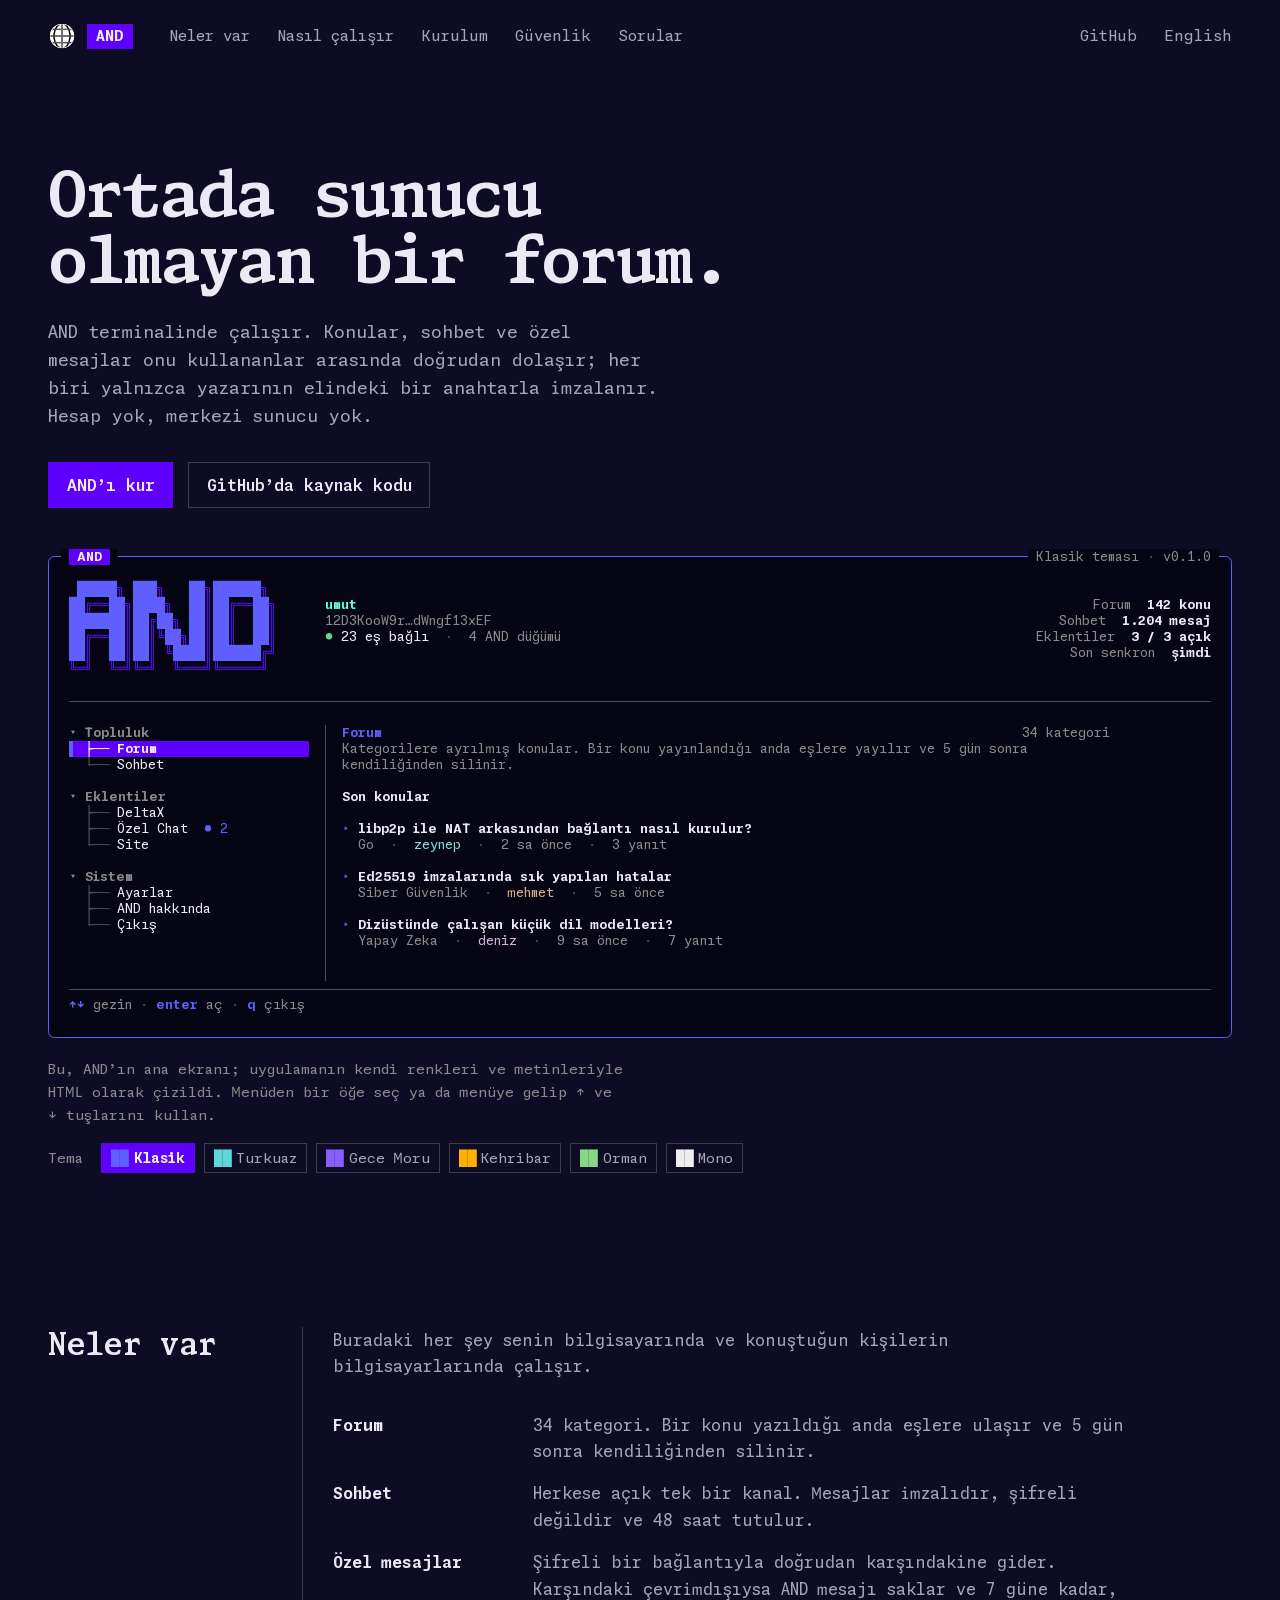
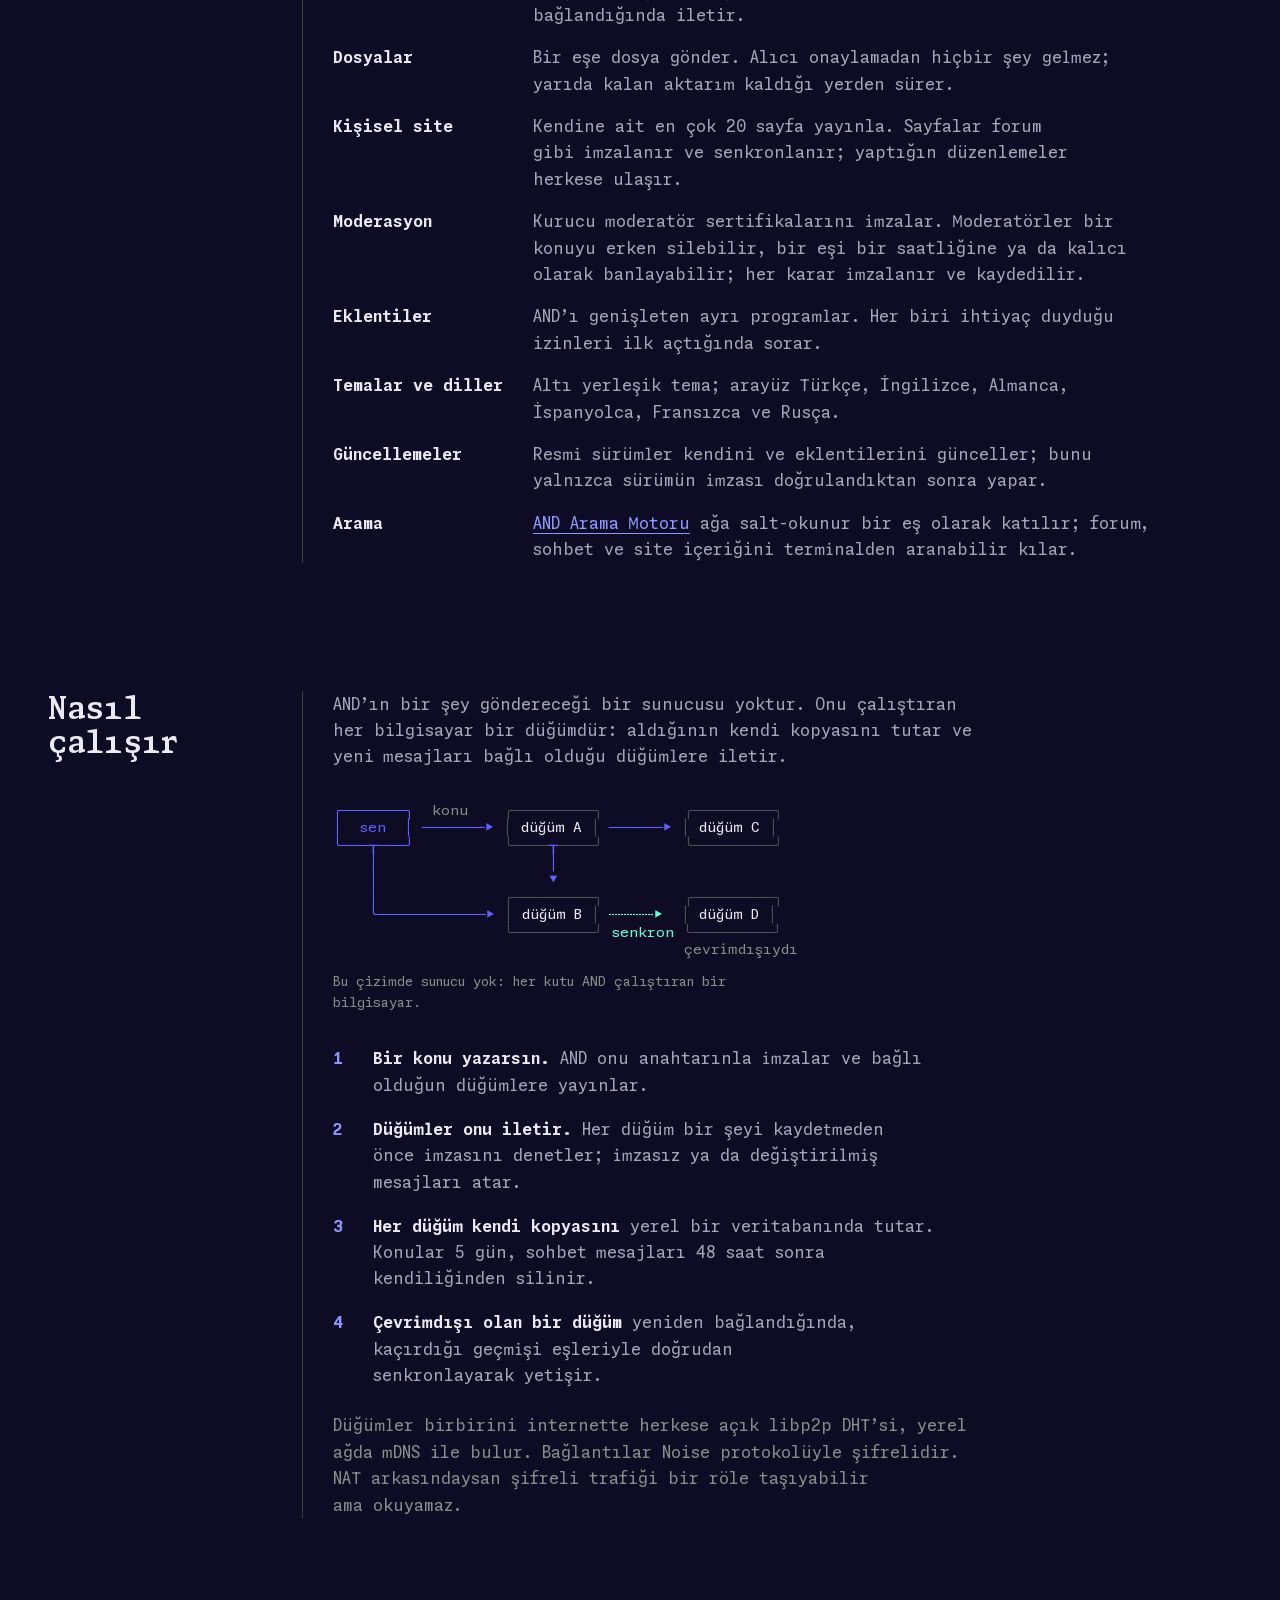
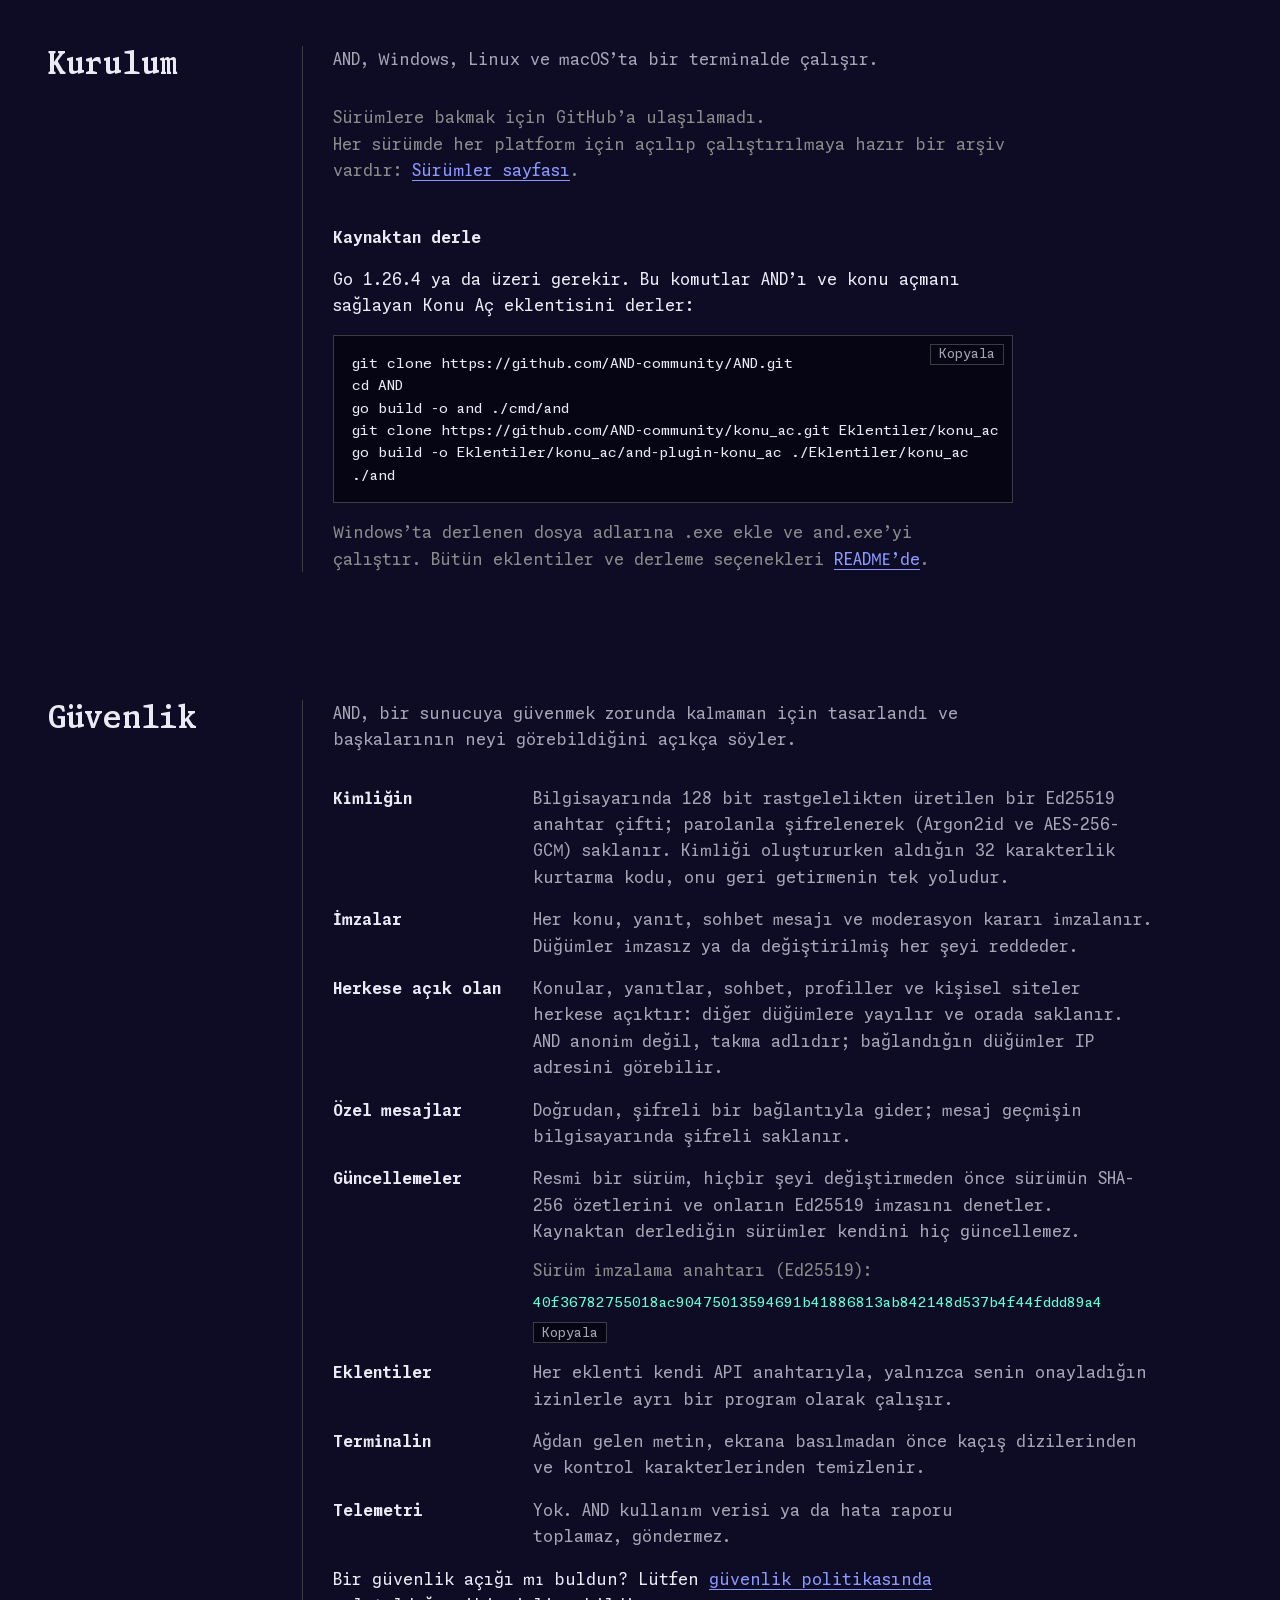
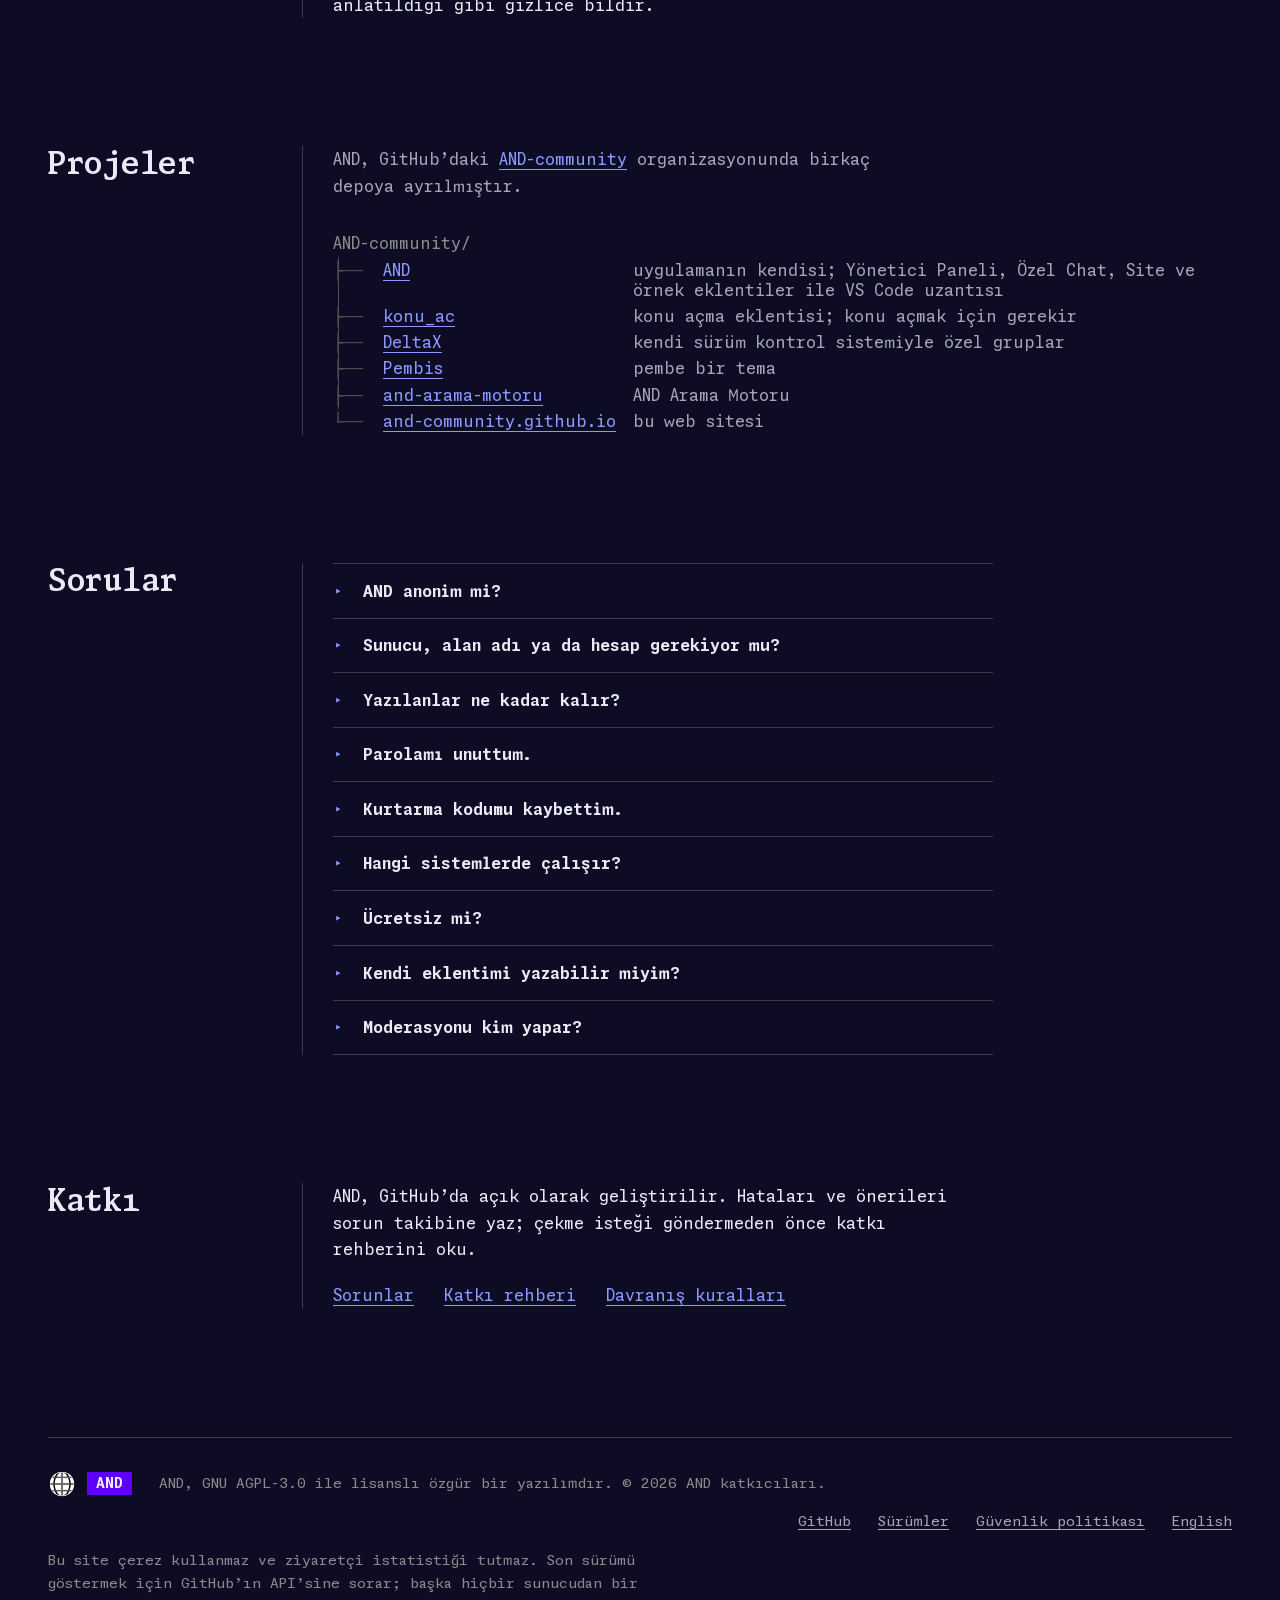
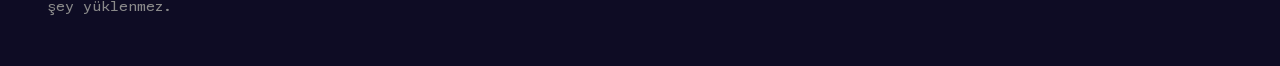
==== commit d05c83ef: "Logo: AND'ın küresi sitenin logosu ve simgesi - Üst çubukta, alt bilgide ve 404 sayfasında küre ile " ====
--- a/tr/index.html
+++ b/tr/index.html
@@ -11,8 +11,8 @@
 <link rel="alternate" hreflang="x-default" href="https://and-community.github.io/">
 <meta name="color-scheme" content="dark">
 <meta name="theme-color" content="#0e0c24">
-<link rel="icon" href="/favicon.ico" sizes="32x32">
-<link rel="icon" href="/assets/img/favicon.svg" type="image/svg+xml">
+<link rel="icon" href="/favicon.ico" sizes="16x16 32x32 48x48">
+<link rel="icon" href="/assets/img/logo.png" type="image/png" sizes="192x192">
 <link rel="apple-touch-icon" href="/assets/img/apple-touch-icon.png">
 <link rel="preload" href="/assets/fonts/and-site-mono.woff2" as="font" type="font/woff2" crossorigin>
 <link rel="preload" href="/assets/fonts/and-site-slab.woff2" as="font" type="font/woff2" crossorigin>
@@ -36,7 +36,7 @@
 <body>
 <a class="atla" href="#icerik">İçeriğe geç</a>
 <header class="ust sayfa">
-<a class="marka" href="/tr/" aria-label="AND ana sayfa"><span class="hap">AND</span></a>
+<a class="marka" href="/tr/" aria-label="AND ana sayfa"><img src="/assets/img/logo.png" width="28" height="28" alt=""><span class="hap">AND</span></a>
 <nav class="ust-nav" aria-label="Ana menü"><ul><li><a href="#neler-var">Neler var</a></li><li><a href="#nasil-calisir">Nasıl çalışır</a></li><li><a href="#kurulum">Kurulum</a></li><li><a href="#guvenlik">Güvenlik</a></li><li><a href="#sorular">Sorular</a></li></ul></nav>
 <ul class="ust-sag"><li><a href="https://github.com/AND-community/AND">GitHub</a></li><li><a href="/" hreflang="en" lang="en">English</a></li></ul>
 </header>
@@ -145,7 +145,7 @@
 </div>
 </main>
 <footer class="alt sayfa">
-<div class="alt-ust"><span class="hap">AND</span><p>AND, <span class="kirilmaz">GNU AGPL-3.0</span> ile lisanslı özgür bir yazılımdır. © 2026 AND katkıcıları.</p>
+<div class="alt-ust"><span class="marka"><img src="/assets/img/logo.png" width="28" height="28" alt=""><span class="hap">AND</span></span><p>AND, <span class="kirilmaz">GNU AGPL-3.0</span> ile lisanslı özgür bir yazılımdır. © 2026 AND katkıcıları.</p>
 <ul class="alt-nav" aria-label="Alt bilgi"><li><a href="https://github.com/AND-community/AND">GitHub</a></li><li><a href="https://github.com/AND-community/AND/releases">Sürümler</a></li><li><a href="https://github.com/AND-community/AND/blob/main/SECURITY.md">Güvenlik politikası</a></li><li><a href="/" hreflang="en" lang="en">English</a></li></ul></div>
 <p class="alt-gizlilik">Bu site çerez kullanmaz ve ziyaretçi istatistiği tutmaz. Son sürümü göstermek için GitHub’ın API’sine sorar; başka hiçbir sunucudan bir şey yüklenmez.</p>
 </footer>
--- a/assets/css/site.css
+++ b/assets/css/site.css
@@ -165,7 +165,15 @@
   font-size: 0.9375rem;
 }
 
-.marka { text-decoration: none; }
+/* Logo (küre) ve "AND" yan yana; üst çubukta ve alt bilgide aynı. */
+.marka {
+  display: inline-flex;
+  align-items: center;
+  gap: 1.25ch;
+  text-decoration: none;
+}
+
+.marka img { display: block; }
 
 .ust-nav ul,
 .ust-sag {
@@ -995,7 +1003,7 @@
 .alt-ust {
   display: flex;
   flex-wrap: wrap;
-  align-items: baseline;
+  align-items: center;
   gap: 0.75rem 3ch;
 }
 
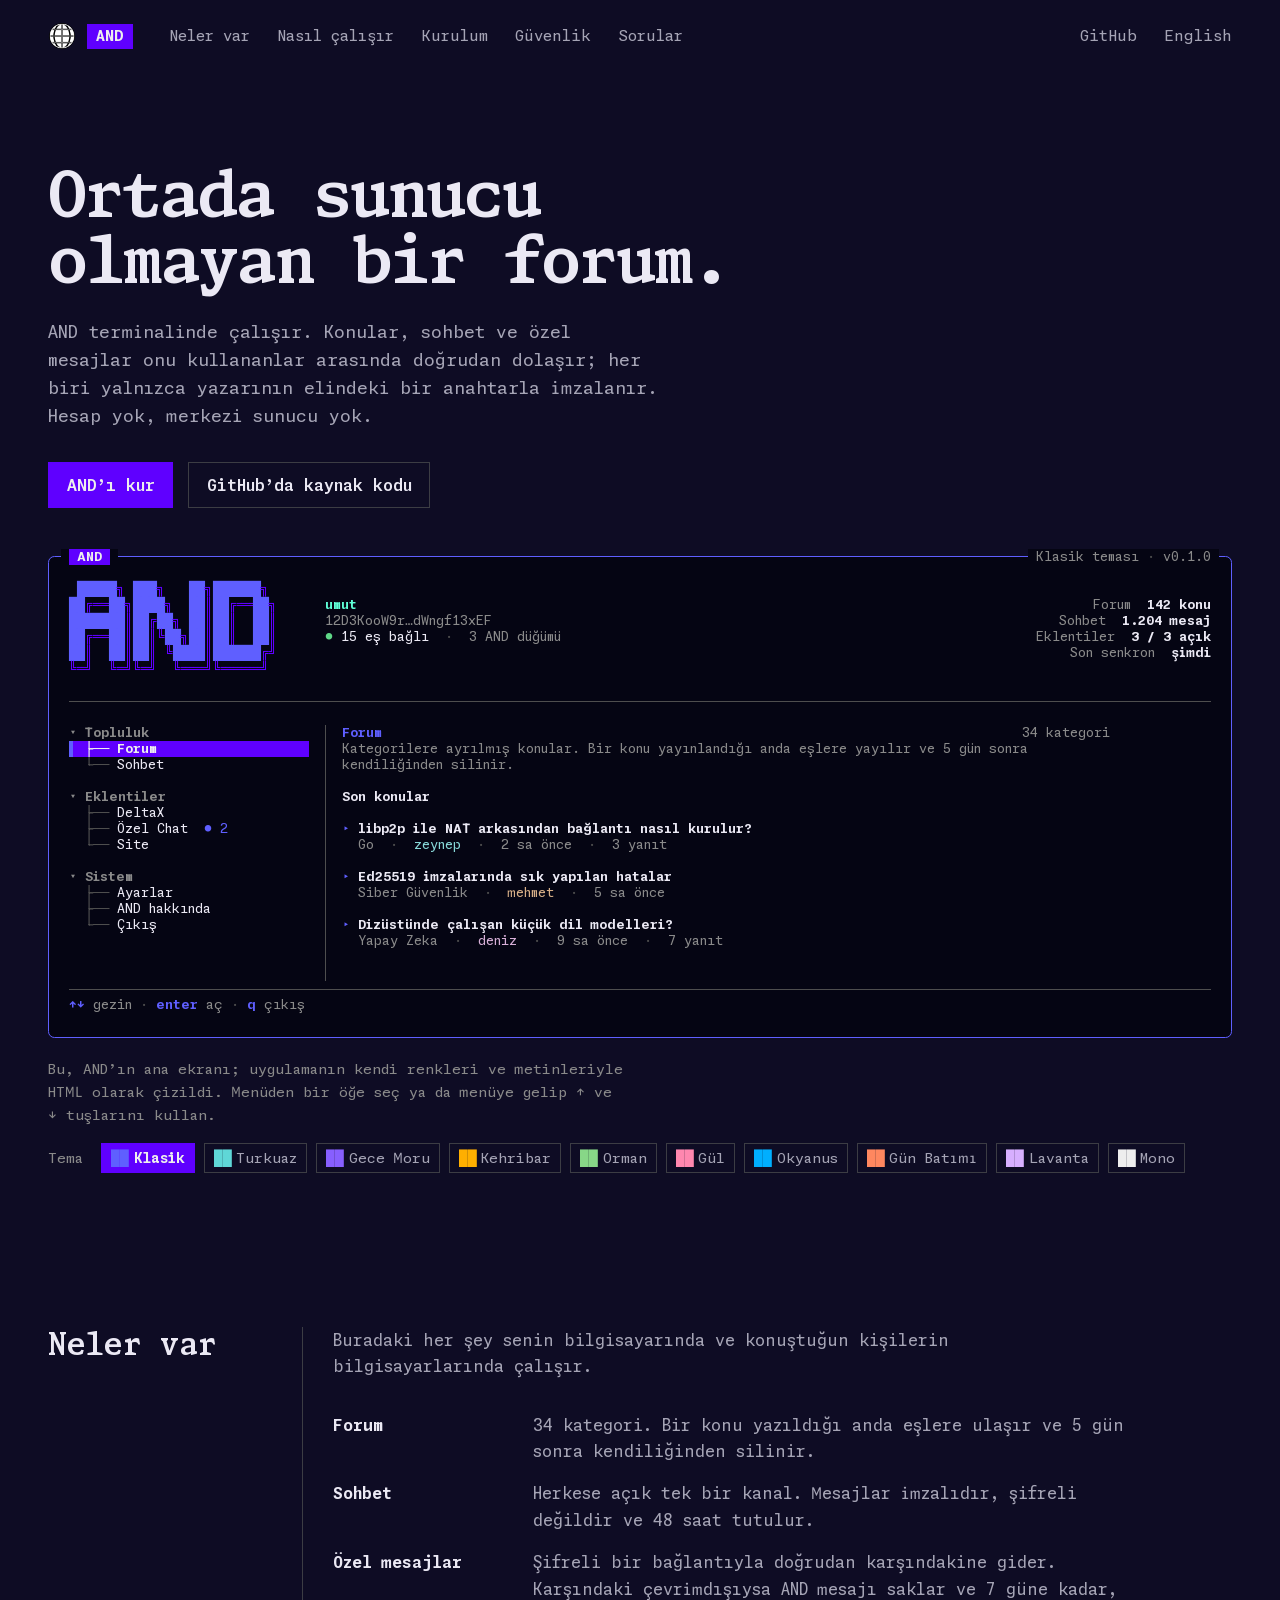
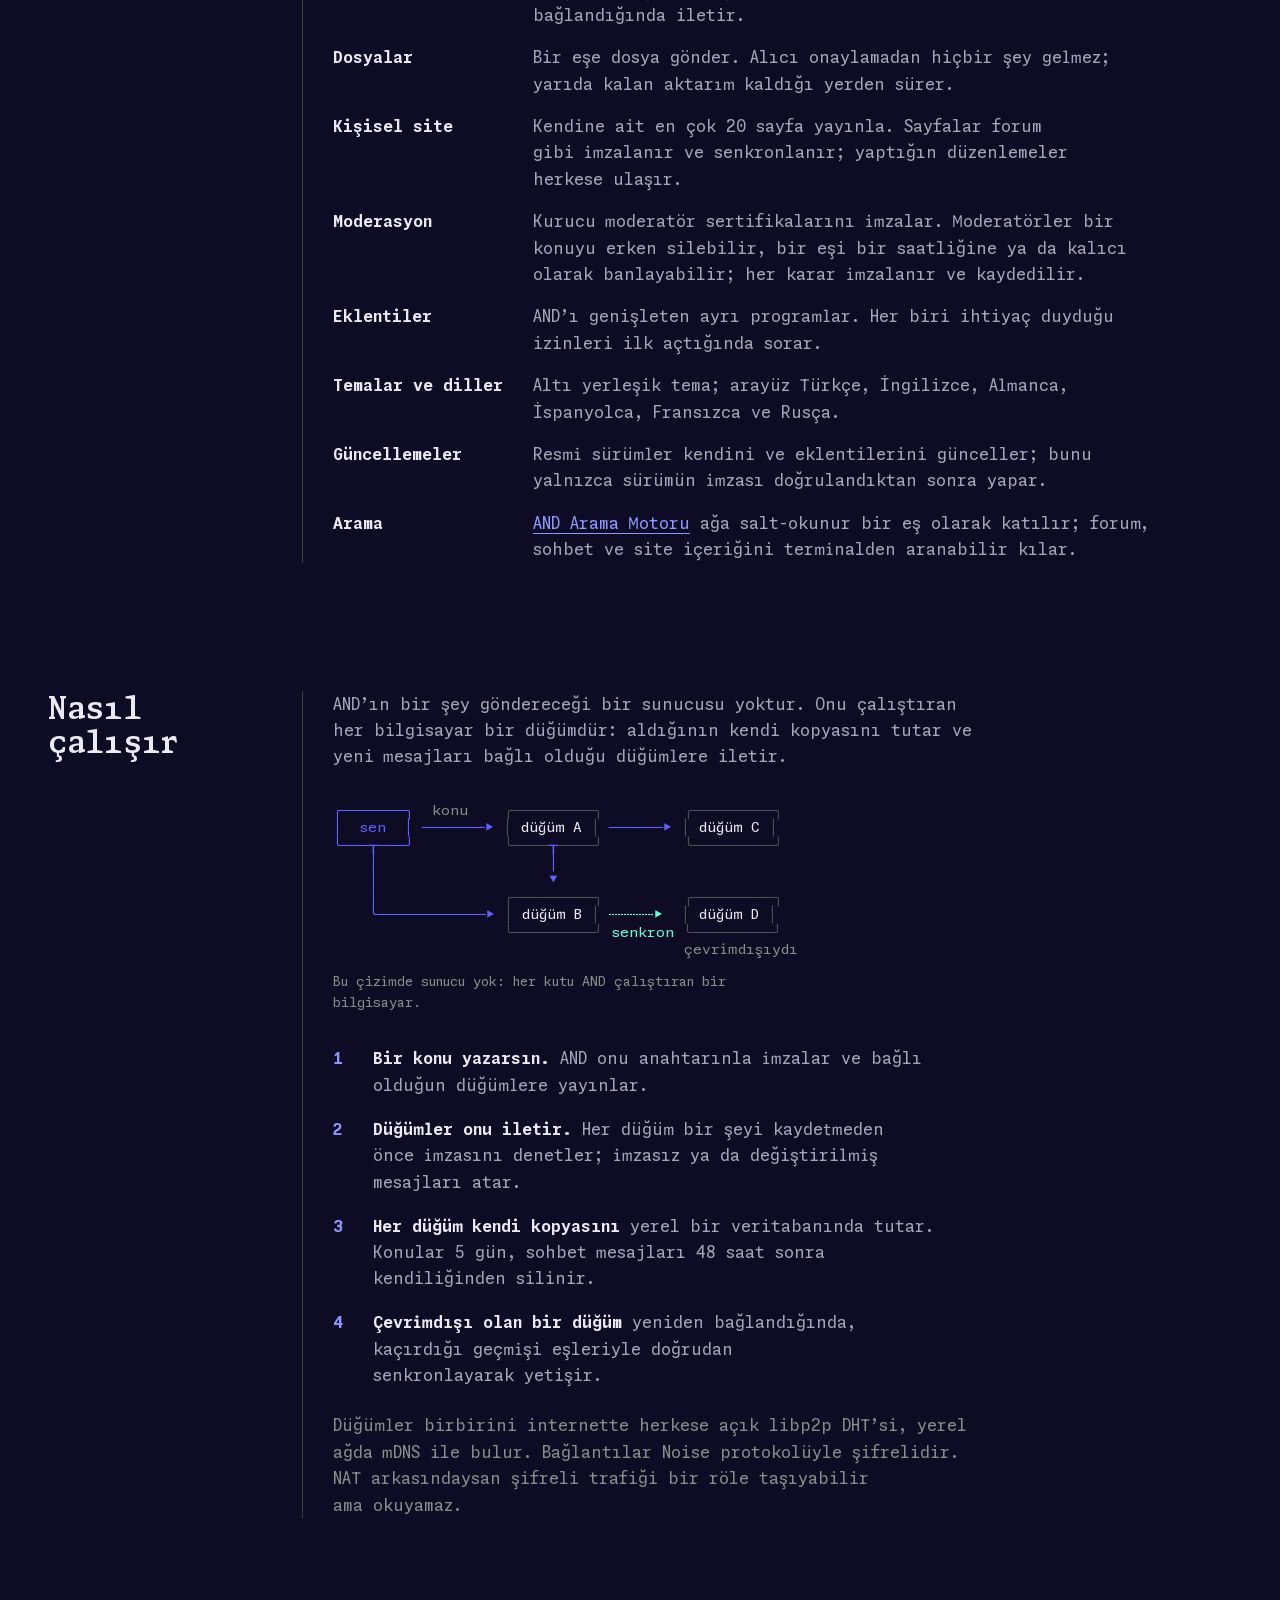
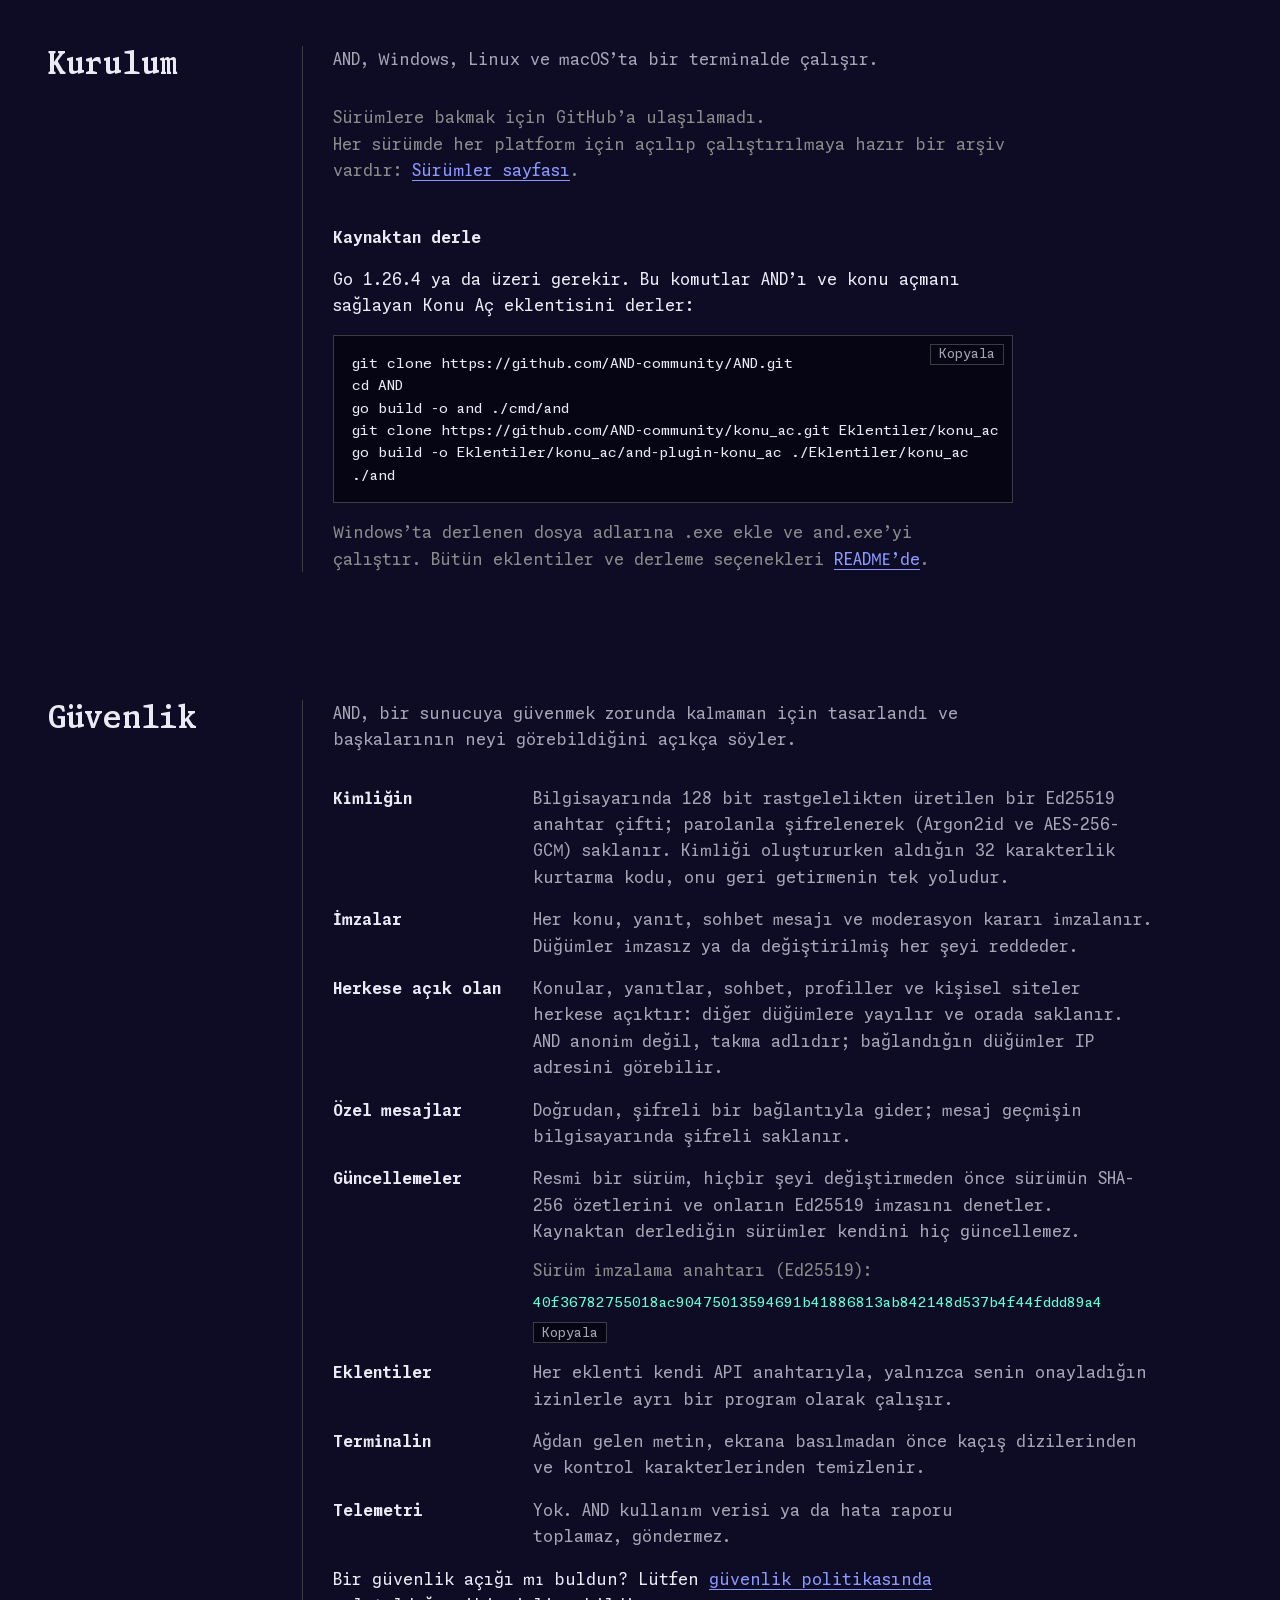
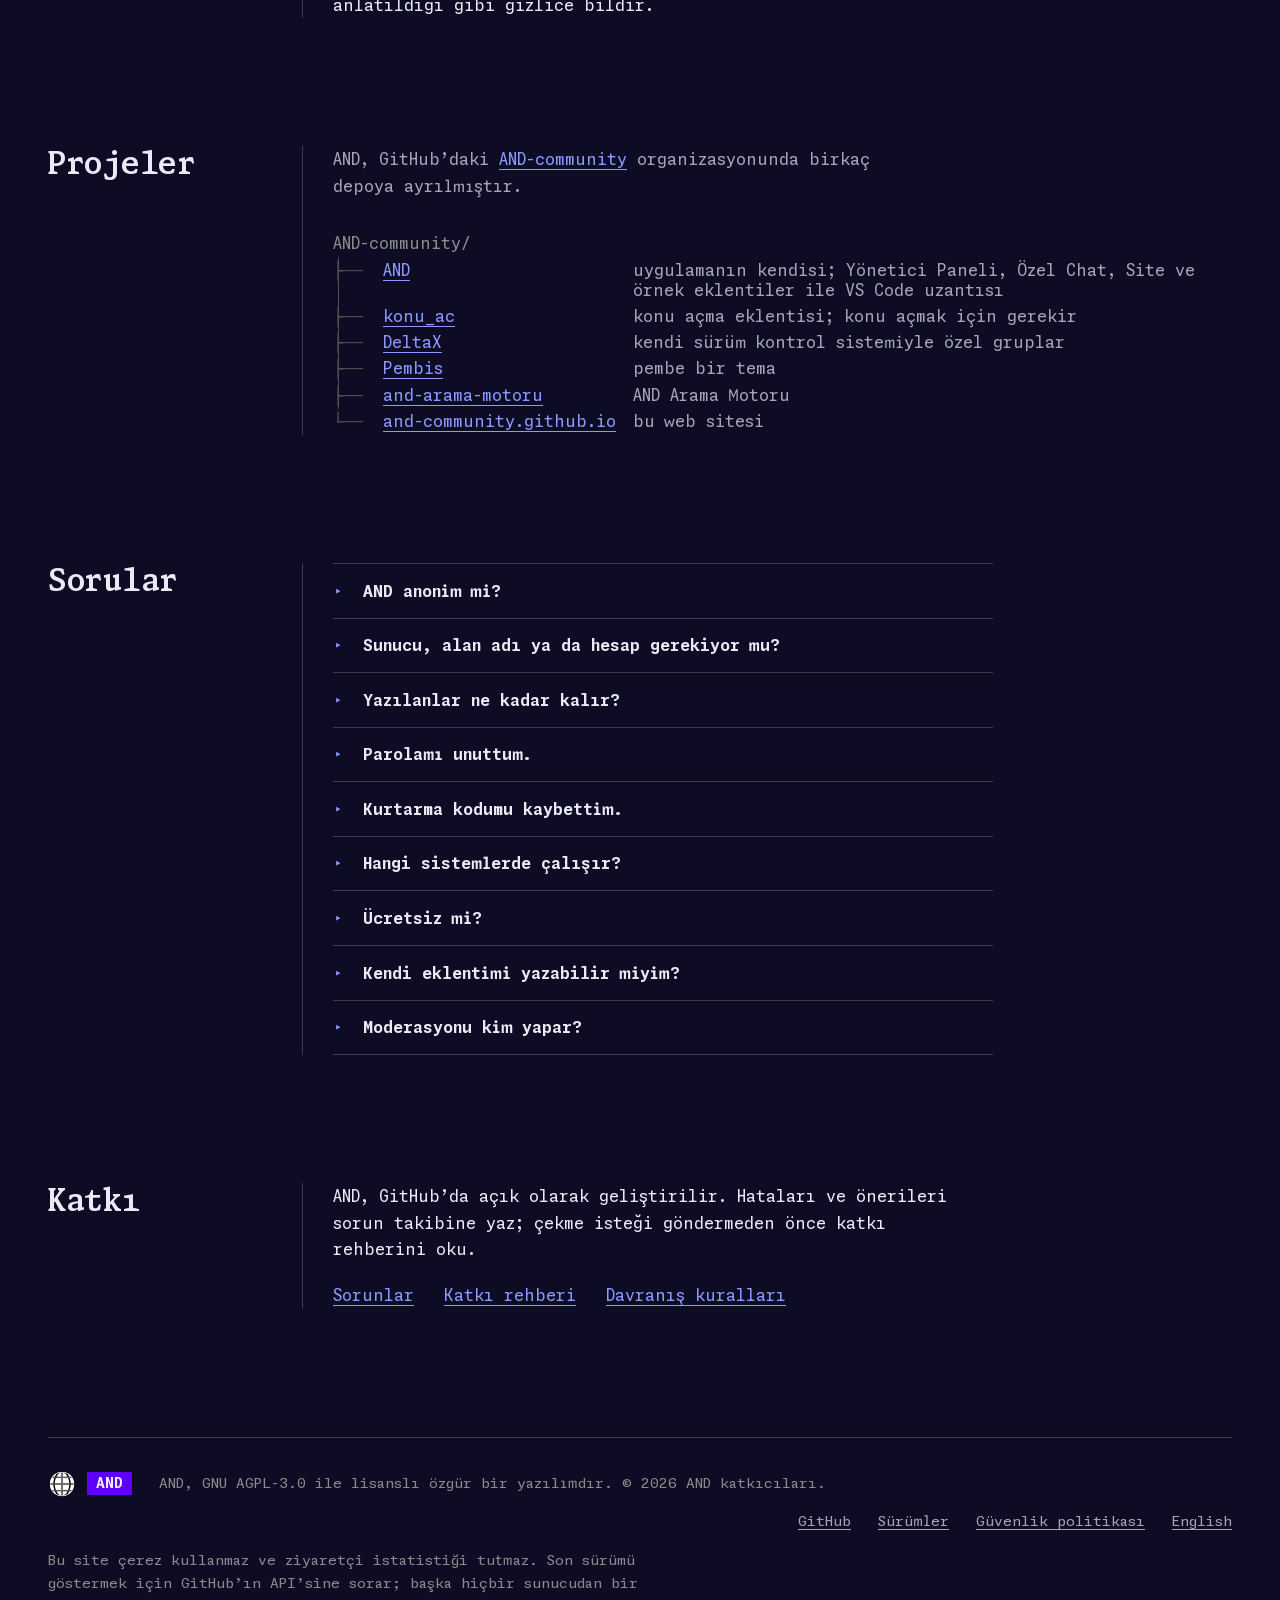
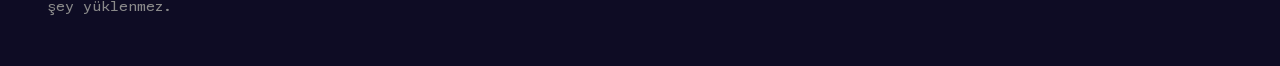
==== commit 7618d9d1: "Temalar: AND'ın 10 hazır teması (Gül, Okyanus, Gün Batımı, Lavanta eklendi) ve denetim betiği Co-Aut" ====
--- a/tr/index.html
+++ b/tr/index.html
@@ -29,7 +29,7 @@
 <meta property="og:locale" content="tr_TR">
 <meta property="og:locale:alternate" content="en_US">
 <meta name="twitter:card" content="summary_large_image">
-<script>try{var t=localStorage.getItem("and-tema");if(/^(klasik|turkuaz|gece-moru|kehribar|orman|mono)$/.test(t))document.documentElement.dataset.tema=t}catch(e){}</script>
+<script>try{var t=localStorage.getItem("and-tema");if(/^(klasik|turkuaz|gece-moru|kehribar|orman|gul|okyanus|gun-batimi|lavanta|mono)$/.test(t))document.documentElement.dataset.tema=t}catch(e){}</script>
 <script src="/assets/js/site.js" defer></script>
 <script type="application/ld+json">{"@context":"https://schema.org","@type":"SoftwareApplication","name":"AND","description":"AND, terminalde çalışan ücretsiz ve açık kaynaklı bir forum, sohbet ve kişisel site ağıdır. Eşten eşe çalışır: hesap yok, merkezi sunucu yok.","url":"https://and-community.github.io/tr/","applicationCategory":"CommunicationApplication","operatingSystem":"Windows, Linux, macOS","softwareVersion":"v0.1.0","license":"https://www.gnu.org/licenses/agpl-3.0.html","isAccessibleForFree":true,"offers":{"@type":"Offer","price":"0","priceCurrency":"USD"},"downloadUrl":"https://github.com/AND-community/AND/releases","sameAs":["https://github.com/AND-community/AND"],"inLanguage":"tr"}</script>
 </head>
@@ -63,14 +63,14 @@
 <hr class="t-ayrac" aria-hidden="true">
 <div class="t-paneller">
 <div class="t-agac" role="listbox" tabindex="0" aria-label="AND menüsü" aria-activedescendant="t-o-forum"><div role="group" aria-labelledby="t-g-topluluk"><div class="t-grup" id="t-g-topluluk"><span aria-hidden="true">▾ </span>Topluluk</div><div class="t-oge" role="option" id="t-o-forum" aria-selected="true" data-panel="forum"><span class="t-on" aria-hidden="true"></span><span class="t-dal" aria-hidden="true">├── </span><span class="t-etiket" data-kapali="  kapalı">Forum</span></div><div class="t-oge" role="option" id="t-o-sohbet" aria-selected="false" data-panel="sohbet"><span class="t-on" aria-hidden="true"></span><span class="t-dal" aria-hidden="true">└── </span><span class="t-etiket" data-kapali="  kapalı">Sohbet</span></div></div><div class="t-bos" aria-hidden="true"></div><div role="group" aria-labelledby="t-g-eklentiler"><div class="t-grup" id="t-g-eklentiler"><span aria-hidden="true">▾ </span>Eklentiler</div><div class="t-oge" role="option" id="t-o-deltax" aria-selected="false" data-panel="deltax" data-eklenti="deltax"><span class="t-on" aria-hidden="true"></span><span class="t-dal" aria-hidden="true">├── </span><span class="t-etiket" data-kapali="  kapalı">DeltaX</span></div><div class="t-oge" role="option" id="t-o-ozel_chat" aria-selected="false" data-panel="ozel_chat" data-eklenti="ozel_chat"><span class="t-on" aria-hidden="true"></span><span class="t-dal" aria-hidden="true">├── </span><span class="t-etiket" data-kapali="  kapalı">Özel Chat</span><span class="t-rozet" aria-hidden="true">  ● 2</span><span class="gorsel-gizli">, 2 okunmamış mesaj</span></div><div class="t-oge" role="option" id="t-o-site" aria-selected="false" data-panel="site" data-eklenti="site"><span class="t-on" aria-hidden="true"></span><span class="t-dal" aria-hidden="true">└── </span><span class="t-etiket" data-kapali="  kapalı">Site</span></div></div><div class="t-bos" aria-hidden="true"></div><div role="group" aria-labelledby="t-g-sistem"><div class="t-grup" id="t-g-sistem"><span aria-hidden="true">▾ </span>Sistem</div><div class="t-oge" role="option" id="t-o-ayarlar" aria-selected="false" data-panel="ayarlar"><span class="t-on" aria-hidden="true"></span><span class="t-dal" aria-hidden="true">├── </span><span class="t-etiket" data-kapali="  kapalı">Ayarlar</span></div><div class="t-oge" role="option" id="t-o-hakkinda" aria-selected="false" data-panel="hakkinda"><span class="t-on" aria-hidden="true"></span><span class="t-dal" aria-hidden="true">├── </span><span class="t-etiket" data-kapali="  kapalı">AND hakkında</span></div><div class="t-oge" role="option" id="t-o-cikis" aria-selected="false" data-panel="cikis"><span class="t-on" aria-hidden="true"></span><span class="t-dal" aria-hidden="true">└── </span><span class="t-etiket" data-kapali="  kapalı">Çıkış</span></div></div></div>
-<div class="t-ayrinti"><div class="t-panel" data-panel-icerik="forum"><div class="t-ana"><p class="t-baslik"><b>Forum</b><span class="t-soluk">34 kategori</span></p><p class="t-aciklama">Kategorilere ayrılmış konular. Bir konu yayınlandığı anda eşlere yayılır ve 5 gün sonra kendiliğinden silinir.</p><div class="t-ara"></div><p class="t-bolum">Son konular</p><div class="t-ara"></div><p class="t-satir"><span class="t-isaret">▸ </span><b>libp2p ile NAT arkasından bağlantı nasıl kurulur?</b></p><p class="t-satir">  <span class="t-soluk">Go</span><span class="t-sil">  ·  </span><span style="color:#87d7d7">zeynep</span><span class="t-sil">  ·  </span><span class="t-soluk">2 sa önce</span><span class="t-sil">  ·  </span><span class="t-soluk">3 yanıt</span></p><div class="t-ara"></div><p class="t-satir"><span class="t-isaret">▸ </span><b>Ed25519 imzalarında sık yapılan hatalar</b></p><p class="t-satir">  <span class="t-soluk">Siber Güvenlik</span><span class="t-sil">  ·  </span><span style="color:#d7af87">mehmet</span><span class="t-sil">  ·  </span><span class="t-soluk">5 sa önce</span></p><div class="t-ara"></div><p class="t-satir"><span class="t-isaret">▸ </span><b>Dizüstünde çalışan küçük dil modelleri?</b></p><p class="t-satir">  <span class="t-soluk">Yapay Zeka</span><span class="t-sil">  ·  </span><span style="color:#d7afd7">deniz</span><span class="t-sil">  ·  </span><span class="t-soluk">9 sa önce</span><span class="t-sil">  ·  </span><span class="t-soluk">7 yanıt</span></p><div class="t-ara"></div></div><div class="t-yan"><p class="t-bolum">Kategoriler</p><p class="t-soluk">En çok konusu olanlar</p><div class="t-ara"></div><p class="t-cubuk"><span class="t-cubuk-ad">Go</span><span class="t-dolu">━━━━━━━━━━━━━━━━━━━━</span><span class="t-kalan"></span><span class="t-sayi">   31</span></p><p class="t-cubuk"><span class="t-cubuk-ad">Python</span><span class="t-dolu">━━━━━━━━━━━━━━━</span><span class="t-kalan">─────</span><span class="t-sayi">   24</span></p><p class="t-cubuk"><span class="t-cubuk-ad">Siber Güvenlik</span><span class="t-dolu">━━━━━━━━━━━━</span><span class="t-kalan">────────</span><span class="t-sayi">   18</span></p><p class="t-cubuk"><span class="t-cubuk-ad">Linux</span><span class="t-dolu">━━━━━━━━━━</span><span class="t-kalan">──────────</span><span class="t-sayi">   15</span></p><p class="t-cubuk"><span class="t-cubuk-ad">Yapay Zeka</span><span class="t-dolu">━━━━━━━━</span><span class="t-kalan">────────────</span><span class="t-sayi">   12</span></p><p class="t-cubuk"><span class="t-cubuk-ad">Rust</span><span class="t-dolu">━━━━━━</span><span class="t-kalan">──────────────</span><span class="t-sayi">    9</span></p><p class="t-cubuk"><span class="t-cubuk-ad">Web</span><span class="t-dolu">━━━━━</span><span class="t-kalan">───────────────</span><span class="t-sayi">    8</span></p><p class="t-cubuk"><span class="t-cubuk-ad">Veritabanı</span><span class="t-dolu">━━━</span><span class="t-kalan">─────────────────</span><span class="t-sayi">    5</span></p></div></div><div class="t-panel" data-panel-icerik="sohbet" hidden><div class="t-ana"><p class="t-baslik"><b>Sohbet</b><span class="t-soluk">genel kanal</span></p><p class="t-aciklama">Herkese açık genel kanal. Mesajlar imzalıdır ama şifreli değildir; ağdaki herkes okuyabilir.</p><div class="t-ara"></div><p class="t-bolum">Son mesajlar</p><p class="t-satir"><span class="t-soluk">21:04</span>  <b style="color:#87d7d7">zeynep        </b>  yeni DeltaX’teki dal görünümünü deneyen oldu mu?</p><p class="t-satir"><span class="t-soluk">21:05</span>  <b style="color:#d7af87">mehmet        </b>  evet, katlanan farklar büyük dosyaları okunur yapıyor</p><p class="t-satir"><span class="t-soluk">21:07</span>  <b style="color:#d7afd7">deniz         </b>  Rust kategorisi var mı?</p><p class="t-satir"><span class="t-soluk">21:07</span>  <b style="color:#87d7d7">zeynep        </b>  34 kategori var, Rust da içinde</p><p class="t-satir"><span class="t-soluk">21:09</span>  <b class="t-isaret">umut          </b>  hoş geldin deniz</p><p class="t-satir"><span class="t-soluk">21:12</span>  <b style="color:#afd787">ayşe          </b>  ctrl+l ile arayüzü İngilizceye aldım, gayet iyi</p></div><div class="t-yan"><p class="t-bolum">En çok yazanlar</p><p class="t-soluk">Yüklü sohbet geçmişinde</p><div class="t-ara"></div><p class="t-cubuk"><span class="t-cubuk-ad"><span style="color:#87d7d7">zeynep</span></span><span class="t-dolu">━━━━━━━━━━━━━━━━━━━━</span><span class="t-kalan"></span><span class="t-sayi">   48</span></p><p class="t-cubuk"><span class="t-cubuk-ad"><span style="color:#d7af87">mehmet</span></span><span class="t-dolu">━━━━━━━━━━━━━━━</span><span class="t-kalan">─────</span><span class="t-sayi">   35</span></p><p class="t-cubuk"><span class="t-cubuk-ad"><span class="t-isaret">umut</span></span><span class="t-dolu">━━━━━━━━━━━</span><span class="t-kalan">─────────</span><span class="t-sayi">   27</span></p><p class="t-cubuk"><span class="t-cubuk-ad"><span style="color:#d7afd7">deniz</span></span><span class="t-dolu">━━━━━━━━</span><span class="t-kalan">────────────</span><span class="t-sayi">   19</span></p><p class="t-cubuk"><span class="t-cubuk-ad"><span style="color:#afd787">ayşe</span></span><span class="t-dolu">━━━━━</span><span class="t-kalan">───────────────</span><span class="t-sayi">   12</span></p></div></div><div class="t-panel" data-panel-icerik="deltax" hidden><div class="t-ana"><p class="t-baslik"><b>DeltaX</b><span class="t-ok" data-durum-acik>● açık</span><span class="t-soluk" data-durum-kapali hidden>○ kapalı</span></p><p class="t-aciklama">Özel gruplar kurup kendi sürüm kontrol sistemiyle birlikte proje geliştirme — merkezi ağ dışında, yalnızca grup üyeleri arasında uçtan uca şifreli senkronizasyon</p><div class="t-ara"></div><p class="t-kv"><span style="width:10ch">Sürüm</span><span>v1.7.1</span></p><p class="t-kv"><span style="width:10ch">Yazar</span><span>AND</span></p><p class="t-kv"><span style="width:10ch">Program</span><span>~/AND/Eklentiler/DeltaX/and-plugin-DeltaX</span></p><div class="t-ara"></div><p class="t-aciklama" data-ipucu-acik>enter ile aç, space ile kapat. Kapalı eklentiler menüde soluk görünür.</p><p class="t-aciklama" data-ipucu-kapali hidden>space ile aç. Kapalıyken başlatılmaz ve AND’ın API’sine erişemez.</p></div><div class="t-yan"><p class="t-bolum">Yüklü eklentiler</p><div class="t-ara"></div><p class="t-baslik"><span><span class="t-ok" data-eklenti-nokta="deltax">●</span> DeltaX</span><span class="t-soluk">1.7.1</span></p><p class="t-baslik"><span><span class="t-ok" data-eklenti-nokta="pembis">●</span> Pembiş Tema</span><span class="t-soluk">1.2.0</span></p><p class="t-baslik"><span><span class="t-ok" data-eklenti-nokta="ozel_chat">●</span> Özel Chat</span><span class="t-soluk">2.1.1</span></p><p class="t-baslik"><span><span class="t-ok" data-eklenti-nokta="site">●</span> Site</span><span class="t-soluk">1.3.1</span></p></div></div><div class="t-panel" data-panel-icerik="ozel_chat" hidden><div class="t-ana"><p class="t-baslik"><b>Özel Chat</b><span class="t-ok" data-durum-acik>● açık</span><span class="t-soluk" data-durum-kapali hidden>○ kapalı</span></p><p class="t-aciklama">Eşlerle doğrudan mesajlaş, dosya gönder ve gelen dosya isteklerini onayla</p><div class="t-ara"></div><p class="t-kv"><span style="width:10ch">Sürüm</span><span>v2.1.1</span></p><p class="t-kv"><span style="width:10ch">Yazar</span><span>AND</span></p><p class="t-kv"><span style="width:10ch">Program</span><span>~/AND/Eklentiler/ozel_chat/and-plugin-ozel_chat</span></p><div class="t-ara"></div><p class="t-aciklama" data-ipucu-acik>enter ile aç, space ile kapat. Kapalı eklentiler menüde soluk görünür.</p><p class="t-aciklama" data-ipucu-kapali hidden>space ile aç. Kapalıyken başlatılmaz ve AND’ın API’sine erişemez.</p></div><div class="t-yan"><p class="t-bolum">Yüklü eklentiler</p><div class="t-ara"></div><p class="t-baslik"><span><span class="t-ok" data-eklenti-nokta="deltax">●</span> DeltaX</span><span class="t-soluk">1.7.1</span></p><p class="t-baslik"><span><span class="t-ok" data-eklenti-nokta="pembis">●</span> Pembiş Tema</span><span class="t-soluk">1.2.0</span></p><p class="t-baslik"><span><span class="t-ok" data-eklenti-nokta="ozel_chat">●</span> Özel Chat</span><span class="t-soluk">2.1.1</span></p><p class="t-baslik"><span><span class="t-ok" data-eklenti-nokta="site">●</span> Site</span><span class="t-soluk">1.3.1</span></p></div></div><div class="t-panel" data-panel-icerik="site" hidden><div class="t-ana"><p class="t-baslik"><b>Site</b><span class="t-ok" data-durum-acik>● açık</span><span class="t-soluk" data-durum-kapali hidden>○ kapalı</span></p><p class="t-aciklama">Kendi çok sayfalı kişisel sitenizi oluşturun, düzenleyin ve yayınlayın</p><div class="t-ara"></div><p class="t-kv"><span style="width:10ch">Sürüm</span><span>v1.3.1</span></p><p class="t-kv"><span style="width:10ch">Yazar</span><span>AND</span></p><p class="t-kv"><span style="width:10ch">Program</span><span>~/AND/Eklentiler/site/and-plugin-site</span></p><div class="t-ara"></div><p class="t-aciklama" data-ipucu-acik>enter ile aç, space ile kapat. Kapalı eklentiler menüde soluk görünür.</p><p class="t-aciklama" data-ipucu-kapali hidden>space ile aç. Kapalıyken başlatılmaz ve AND’ın API’sine erişemez.</p></div><div class="t-yan"><p class="t-bolum">Yüklü eklentiler</p><div class="t-ara"></div><p class="t-baslik"><span><span class="t-ok" data-eklenti-nokta="deltax">●</span> DeltaX</span><span class="t-soluk">1.7.1</span></p><p class="t-baslik"><span><span class="t-ok" data-eklenti-nokta="pembis">●</span> Pembiş Tema</span><span class="t-soluk">1.2.0</span></p><p class="t-baslik"><span><span class="t-ok" data-eklenti-nokta="ozel_chat">●</span> Özel Chat</span><span class="t-soluk">2.1.1</span></p><p class="t-baslik"><span><span class="t-ok" data-eklenti-nokta="site">●</span> Site</span><span class="t-soluk">1.3.1</span></p></div></div><div class="t-panel" data-panel-icerik="ayarlar" hidden><div class="t-ana"><p class="t-baslik"><b>Ayarlar</b></p><p class="t-aciklama">Kimliğin ve profilin, yüklü eklentiler ve temalar.</p><div class="t-ara"></div><p class="t-kv"><span style="width:14ch">Tema</span><span><span data-tema-adi>Klasik</span></span></p><p class="t-kv"><span style="width:14ch">Sürüm</span><span>v0.1.0</span></p><p class="t-kv"><span style="width:14ch">Eklentiler</span><span><span data-yuklu-sayi>5 yüklü, 5 açık</span></span></p><p class="t-kv"><span style="width:14ch">Veri dizini</span><span>~/.config/and</span></p><div class="t-ara"></div><p class="t-aciklama">Temayı değiştirmek için Ayarlar → Temalar.</p></div><div class="t-yan"><p class="t-bolum">Temalar</p><p class="t-soluk">Ayarlar → Temalar’dan seçilir</p><div class="t-ara"></div><button type="button" class="t-tema-satir etkin" data-tema-sec="klasik" aria-pressed="true" aria-label="Klasik teması"><span class="t-tema-ad">Klasik      </span>  <span style="color:#5f5fff">██</span> <span style="color:#5f00ff">██</span> <span style="color:#5fffd7">██</span> <span style="color:#0087ff">██</span> <span class="t-ok" data-etkin> ● etkin</span></button><button type="button" class="t-tema-satir" data-tema-sec="turkuaz" aria-pressed="false" aria-label="Turkuaz teması"><span class="t-tema-ad">Turkuaz     </span>  <span style="color:#5fd7d7">██</span> <span style="color:#005f5f">██</span> <span style="color:#ffaf87">██</span> <span style="color:#af87ff">██</span> <span class="t-ok" data-etkin hidden> ● etkin</span></button><button type="button" class="t-tema-satir" data-tema-sec="gece-moru" aria-pressed="false" aria-label="Gece Moru teması"><span class="t-tema-ad">Gece Moru   </span>  <span style="color:#875fff">██</span> <span style="color:#5f00af">██</span> <span style="color:#5fffd7">██</span> <span style="color:#5fafff">██</span> <span class="t-ok" data-etkin hidden> ● etkin</span></button><button type="button" class="t-tema-satir" data-tema-sec="kehribar" aria-pressed="false" aria-label="Kehribar teması"><span class="t-tema-ad">Kehribar    </span>  <span style="color:#ffaf00">██</span> <span style="color:#875f00">██</span> <span style="color:#d7af87">██</span> <span style="color:#87d7ff">██</span> <span class="t-ok" data-etkin hidden> ● etkin</span></button><button type="button" class="t-tema-satir" data-tema-sec="orman" aria-pressed="false" aria-label="Orman teması"><span class="t-tema-ad">Orman       </span>  <span style="color:#87d787">██</span> <span style="color:#005f00">██</span> <span style="color:#ffd7af">██</span> <span style="color:#87d7ff">██</span> <span class="t-ok" data-etkin hidden> ● etkin</span></button><button type="button" class="t-tema-satir" data-tema-sec="mono" aria-pressed="false" aria-label="Mono teması"><span class="t-tema-ad">Mono        </span>  <span style="color:#eeeeee">██</span> <span style="color:#585858">██</span> <span style="color:#d0d0d0">██</span> <span style="color:#bcbcbc">██</span> <span class="t-ok" data-etkin hidden> ● etkin</span></button></div></div><div class="t-panel" data-panel-icerik="hakkinda" hidden><div class="t-ana"><p class="t-baslik"><b>AND hakkında</b><span class="t-soluk">v0.1.0</span></p><p class="t-aciklama">Sürüm, telif ve lisans bildirimi, gizlilik özeti, topluluk kuralları ve üçüncü taraf bileşenlerin lisansları.</p><div class="t-ara"></div><p class="t-kv"><span style="width:14ch">Lisans</span><span><span class="kirilmaz">GNU AGPL-3.0</span></span></p><p class="t-kv"><span style="width:14ch">Kaynak kodu</span><span>https://github.com/AND-community/AND</span></p><p class="t-kv"><span style="width:14ch">Bileşenler</span><span>146 açık kaynak bileşen</span></p><div class="t-ara"></div><p class="t-aciklama">Bu program HİÇBİR GARANTİ olmadan sunulur; <span class="kirilmaz">GNU AGPL-3.0</span> koşullarıyla değiştirip yeniden dağıtabilirsin. Ayrıntılar için enter.</p></div></div><div class="t-panel" data-panel-icerik="cikis" hidden><div class="t-ana"><p class="t-baslik"><b>Çıkış</b></p><p class="t-aciklama">AND’ı kapatır. Konular, sohbet geçmişi ve kimliğin bu bilgisayarda kalır; bir sonraki açılışta ağa yeniden bağlanırsın.</p></div></div></div>
+<div class="t-ayrinti"><div class="t-panel" data-panel-icerik="forum"><div class="t-ana"><p class="t-baslik"><b>Forum</b><span class="t-soluk">34 kategori</span></p><p class="t-aciklama">Kategorilere ayrılmış konular. Bir konu yayınlandığı anda eşlere yayılır ve 5 gün sonra kendiliğinden silinir.</p><div class="t-ara"></div><p class="t-bolum">Son konular</p><div class="t-ara"></div><p class="t-satir"><span class="t-isaret">▸ </span><b>libp2p ile NAT arkasından bağlantı nasıl kurulur?</b></p><p class="t-satir">  <span class="t-soluk">Go</span><span class="t-sil">  ·  </span><span style="color:#87d7d7">zeynep</span><span class="t-sil">  ·  </span><span class="t-soluk">2 sa önce</span><span class="t-sil">  ·  </span><span class="t-soluk">3 yanıt</span></p><div class="t-ara"></div><p class="t-satir"><span class="t-isaret">▸ </span><b>Ed25519 imzalarında sık yapılan hatalar</b></p><p class="t-satir">  <span class="t-soluk">Siber Güvenlik</span><span class="t-sil">  ·  </span><span style="color:#d7af87">mehmet</span><span class="t-sil">  ·  </span><span class="t-soluk">5 sa önce</span></p><div class="t-ara"></div><p class="t-satir"><span class="t-isaret">▸ </span><b>Dizüstünde çalışan küçük dil modelleri?</b></p><p class="t-satir">  <span class="t-soluk">Yapay Zeka</span><span class="t-sil">  ·  </span><span style="color:#d7afd7">deniz</span><span class="t-sil">  ·  </span><span class="t-soluk">9 sa önce</span><span class="t-sil">  ·  </span><span class="t-soluk">7 yanıt</span></p><div class="t-ara"></div></div><div class="t-yan"><p class="t-bolum">Kategoriler</p><p class="t-soluk">En çok konusu olanlar</p><div class="t-ara"></div><p class="t-cubuk"><span class="t-cubuk-ad">Go</span><span class="t-dolu">━━━━━━━━━━━━━━━━━━━━</span><span class="t-kalan"></span><span class="t-sayi">   31</span></p><p class="t-cubuk"><span class="t-cubuk-ad">Python</span><span class="t-dolu">━━━━━━━━━━━━━━━</span><span class="t-kalan">─────</span><span class="t-sayi">   24</span></p><p class="t-cubuk"><span class="t-cubuk-ad">Siber Güvenlik</span><span class="t-dolu">━━━━━━━━━━━━</span><span class="t-kalan">────────</span><span class="t-sayi">   18</span></p><p class="t-cubuk"><span class="t-cubuk-ad">Linux</span><span class="t-dolu">━━━━━━━━━━</span><span class="t-kalan">──────────</span><span class="t-sayi">   15</span></p><p class="t-cubuk"><span class="t-cubuk-ad">Yapay Zeka</span><span class="t-dolu">━━━━━━━━</span><span class="t-kalan">────────────</span><span class="t-sayi">   12</span></p><p class="t-cubuk"><span class="t-cubuk-ad">Rust</span><span class="t-dolu">━━━━━━</span><span class="t-kalan">──────────────</span><span class="t-sayi">    9</span></p><p class="t-cubuk"><span class="t-cubuk-ad">Web</span><span class="t-dolu">━━━━━</span><span class="t-kalan">───────────────</span><span class="t-sayi">    8</span></p><p class="t-cubuk"><span class="t-cubuk-ad">Veritabanı</span><span class="t-dolu">━━━</span><span class="t-kalan">─────────────────</span><span class="t-sayi">    5</span></p></div></div><div class="t-panel" data-panel-icerik="sohbet" hidden><div class="t-ana"><p class="t-baslik"><b>Sohbet</b><span class="t-soluk">genel kanal</span></p><p class="t-aciklama">Herkese açık genel kanal. Mesajlar imzalıdır ama şifreli değildir; ağdaki herkes okuyabilir.</p><div class="t-ara"></div><p class="t-bolum">Son mesajlar</p><p class="t-satir"><span class="t-soluk">21:04</span>  <b style="color:#87d7d7">zeynep        </b>  yeni DeltaX’teki dal görünümünü deneyen oldu mu?</p><p class="t-satir"><span class="t-soluk">21:05</span>  <b style="color:#d7af87">mehmet        </b>  evet, katlanan farklar büyük dosyaları okunur yapıyor</p><p class="t-satir"><span class="t-soluk">21:07</span>  <b style="color:#d7afd7">deniz         </b>  Rust kategorisi var mı?</p><p class="t-satir"><span class="t-soluk">21:07</span>  <b style="color:#87d7d7">zeynep        </b>  34 kategori var, Rust da içinde</p><p class="t-satir"><span class="t-soluk">21:09</span>  <b class="t-isaret">umut          </b>  hoş geldin deniz</p><p class="t-satir"><span class="t-soluk">21:12</span>  <b style="color:#afd787">ayşe          </b>  ctrl+l ile arayüzü İngilizceye aldım, gayet iyi</p></div><div class="t-yan"><p class="t-bolum">En çok yazanlar</p><p class="t-soluk">Yüklü sohbet geçmişinde</p><div class="t-ara"></div><p class="t-cubuk"><span class="t-cubuk-ad"><span style="color:#87d7d7">zeynep</span></span><span class="t-dolu">━━━━━━━━━━━━━━━━━━━━</span><span class="t-kalan"></span><span class="t-sayi">   48</span></p><p class="t-cubuk"><span class="t-cubuk-ad"><span style="color:#d7af87">mehmet</span></span><span class="t-dolu">━━━━━━━━━━━━━━━</span><span class="t-kalan">─────</span><span class="t-sayi">   35</span></p><p class="t-cubuk"><span class="t-cubuk-ad"><span class="t-isaret">umut</span></span><span class="t-dolu">━━━━━━━━━━━</span><span class="t-kalan">─────────</span><span class="t-sayi">   27</span></p><p class="t-cubuk"><span class="t-cubuk-ad"><span style="color:#d7afd7">deniz</span></span><span class="t-dolu">━━━━━━━━</span><span class="t-kalan">────────────</span><span class="t-sayi">   19</span></p><p class="t-cubuk"><span class="t-cubuk-ad"><span style="color:#afd787">ayşe</span></span><span class="t-dolu">━━━━━</span><span class="t-kalan">───────────────</span><span class="t-sayi">   12</span></p></div></div><div class="t-panel" data-panel-icerik="deltax" hidden><div class="t-ana"><p class="t-baslik"><b>DeltaX</b><span class="t-ok" data-durum-acik>● açık</span><span class="t-soluk" data-durum-kapali hidden>○ kapalı</span></p><p class="t-aciklama">Özel gruplar kurup kendi sürüm kontrol sistemiyle birlikte proje geliştirme — merkezi ağ dışında, yalnızca grup üyeleri arasında uçtan uca şifreli senkronizasyon</p><div class="t-ara"></div><p class="t-kv"><span style="width:10ch">Sürüm</span><span>v1.7.1</span></p><p class="t-kv"><span style="width:10ch">Yazar</span><span>AND</span></p><p class="t-kv"><span style="width:10ch">Program</span><span>~/AND/Eklentiler/DeltaX/and-plugin-DeltaX</span></p><div class="t-ara"></div><p class="t-aciklama" data-ipucu-acik>enter ile aç, space ile kapat. Kapalı eklentiler menüde soluk görünür.</p><p class="t-aciklama" data-ipucu-kapali hidden>space ile aç. Kapalıyken başlatılmaz ve AND’ın API’sine erişemez.</p></div><div class="t-yan"><p class="t-bolum">Yüklü eklentiler</p><div class="t-ara"></div><p class="t-baslik"><span><span class="t-ok" data-eklenti-nokta="deltax">●</span> DeltaX</span><span class="t-soluk">1.7.1</span></p><p class="t-baslik"><span><span class="t-ok" data-eklenti-nokta="pembis">●</span> Pembiş Tema</span><span class="t-soluk">1.2.0</span></p><p class="t-baslik"><span><span class="t-ok" data-eklenti-nokta="ozel_chat">●</span> Özel Chat</span><span class="t-soluk">2.1.1</span></p><p class="t-baslik"><span><span class="t-ok" data-eklenti-nokta="site">●</span> Site</span><span class="t-soluk">1.3.1</span></p></div></div><div class="t-panel" data-panel-icerik="ozel_chat" hidden><div class="t-ana"><p class="t-baslik"><b>Özel Chat</b><span class="t-ok" data-durum-acik>● açık</span><span class="t-soluk" data-durum-kapali hidden>○ kapalı</span></p><p class="t-aciklama">Eşlerle doğrudan mesajlaş, dosya gönder ve gelen dosya isteklerini onayla</p><div class="t-ara"></div><p class="t-kv"><span style="width:10ch">Sürüm</span><span>v2.1.1</span></p><p class="t-kv"><span style="width:10ch">Yazar</span><span>AND</span></p><p class="t-kv"><span style="width:10ch">Program</span><span>~/AND/Eklentiler/ozel_chat/and-plugin-ozel_chat</span></p><div class="t-ara"></div><p class="t-aciklama" data-ipucu-acik>enter ile aç, space ile kapat. Kapalı eklentiler menüde soluk görünür.</p><p class="t-aciklama" data-ipucu-kapali hidden>space ile aç. Kapalıyken başlatılmaz ve AND’ın API’sine erişemez.</p></div><div class="t-yan"><p class="t-bolum">Yüklü eklentiler</p><div class="t-ara"></div><p class="t-baslik"><span><span class="t-ok" data-eklenti-nokta="deltax">●</span> DeltaX</span><span class="t-soluk">1.7.1</span></p><p class="t-baslik"><span><span class="t-ok" data-eklenti-nokta="pembis">●</span> Pembiş Tema</span><span class="t-soluk">1.2.0</span></p><p class="t-baslik"><span><span class="t-ok" data-eklenti-nokta="ozel_chat">●</span> Özel Chat</span><span class="t-soluk">2.1.1</span></p><p class="t-baslik"><span><span class="t-ok" data-eklenti-nokta="site">●</span> Site</span><span class="t-soluk">1.3.1</span></p></div></div><div class="t-panel" data-panel-icerik="site" hidden><div class="t-ana"><p class="t-baslik"><b>Site</b><span class="t-ok" data-durum-acik>● açık</span><span class="t-soluk" data-durum-kapali hidden>○ kapalı</span></p><p class="t-aciklama">Kendi çok sayfalı kişisel sitenizi oluşturun, düzenleyin ve yayınlayın</p><div class="t-ara"></div><p class="t-kv"><span style="width:10ch">Sürüm</span><span>v1.3.1</span></p><p class="t-kv"><span style="width:10ch">Yazar</span><span>AND</span></p><p class="t-kv"><span style="width:10ch">Program</span><span>~/AND/Eklentiler/site/and-plugin-site</span></p><div class="t-ara"></div><p class="t-aciklama" data-ipucu-acik>enter ile aç, space ile kapat. Kapalı eklentiler menüde soluk görünür.</p><p class="t-aciklama" data-ipucu-kapali hidden>space ile aç. Kapalıyken başlatılmaz ve AND’ın API’sine erişemez.</p></div><div class="t-yan"><p class="t-bolum">Yüklü eklentiler</p><div class="t-ara"></div><p class="t-baslik"><span><span class="t-ok" data-eklenti-nokta="deltax">●</span> DeltaX</span><span class="t-soluk">1.7.1</span></p><p class="t-baslik"><span><span class="t-ok" data-eklenti-nokta="pembis">●</span> Pembiş Tema</span><span class="t-soluk">1.2.0</span></p><p class="t-baslik"><span><span class="t-ok" data-eklenti-nokta="ozel_chat">●</span> Özel Chat</span><span class="t-soluk">2.1.1</span></p><p class="t-baslik"><span><span class="t-ok" data-eklenti-nokta="site">●</span> Site</span><span class="t-soluk">1.3.1</span></p></div></div><div class="t-panel" data-panel-icerik="ayarlar" hidden><div class="t-ana"><p class="t-baslik"><b>Ayarlar</b></p><p class="t-aciklama">Kimliğin ve profilin, yüklü eklentiler ve temalar.</p><div class="t-ara"></div><p class="t-kv"><span style="width:14ch">Tema</span><span><span data-tema-adi>Klasik</span></span></p><p class="t-kv"><span style="width:14ch">Sürüm</span><span>v0.1.0</span></p><p class="t-kv"><span style="width:14ch">Eklentiler</span><span><span data-yuklu-sayi>5 yüklü, 5 açık</span></span></p><p class="t-kv"><span style="width:14ch">Veri dizini</span><span>~/.config/and</span></p><div class="t-ara"></div><p class="t-aciklama">Temayı değiştirmek için Ayarlar → Temalar.</p></div><div class="t-yan"><p class="t-bolum">Temalar</p><p class="t-soluk">Ayarlar → Temalar’dan seçilir</p><div class="t-ara"></div><button type="button" class="t-tema-satir etkin" data-tema-sec="klasik" aria-pressed="true" aria-label="Klasik teması"><span class="t-tema-ad">Klasik      </span>  <span style="color:#5f5fff">██</span> <span style="color:#5f00ff">██</span> <span style="color:#5fffd7">██</span> <span style="color:#0087ff">██</span> <span class="t-ok" data-etkin> ● etkin</span></button><button type="button" class="t-tema-satir" data-tema-sec="turkuaz" aria-pressed="false" aria-label="Turkuaz teması"><span class="t-tema-ad">Turkuaz     </span>  <span style="color:#5fd7d7">██</span> <span style="color:#005f5f">██</span> <span style="color:#ffaf87">██</span> <span style="color:#af87ff">██</span> <span class="t-ok" data-etkin hidden> ● etkin</span></button><button type="button" class="t-tema-satir" data-tema-sec="gece-moru" aria-pressed="false" aria-label="Gece Moru teması"><span class="t-tema-ad">Gece Moru   </span>  <span style="color:#875fff">██</span> <span style="color:#5f00af">██</span> <span style="color:#5fffd7">██</span> <span style="color:#5fafff">██</span> <span class="t-ok" data-etkin hidden> ● etkin</span></button><button type="button" class="t-tema-satir" data-tema-sec="kehribar" aria-pressed="false" aria-label="Kehribar teması"><span class="t-tema-ad">Kehribar    </span>  <span style="color:#ffaf00">██</span> <span style="color:#875f00">██</span> <span style="color:#d7af87">██</span> <span style="color:#87d7ff">██</span> <span class="t-ok" data-etkin hidden> ● etkin</span></button><button type="button" class="t-tema-satir" data-tema-sec="orman" aria-pressed="false" aria-label="Orman teması"><span class="t-tema-ad">Orman       </span>  <span style="color:#87d787">██</span> <span style="color:#005f00">██</span> <span style="color:#ffd7af">██</span> <span style="color:#87d7ff">██</span> <span class="t-ok" data-etkin hidden> ● etkin</span></button><button type="button" class="t-tema-satir" data-tema-sec="gul" aria-pressed="false" aria-label="Gül teması"><span class="t-tema-ad">Gül         </span>  <span style="color:#ff87af">██</span> <span style="color:#af005f">██</span> <span style="color:#ffd7af">██</span> <span style="color:#87d7ff">██</span> <span class="t-ok" data-etkin hidden> ● etkin</span></button><button type="button" class="t-tema-satir" data-tema-sec="okyanus" aria-pressed="false" aria-label="Okyanus teması"><span class="t-tema-ad">Okyanus     </span>  <span style="color:#00afff">██</span> <span style="color:#005f87">██</span> <span style="color:#87ffd7">██</span> <span style="color:#ffaf5f">██</span> <span class="t-ok" data-etkin hidden> ● etkin</span></button><button type="button" class="t-tema-satir" data-tema-sec="gun-batimi" aria-pressed="false" aria-label="Gün Batımı teması"><span class="t-tema-ad">Gün Batımı  </span>  <span style="color:#ff875f">██</span> <span style="color:#af0000">██</span> <span style="color:#ffd787">██</span> <span style="color:#af87ff">██</span> <span class="t-ok" data-etkin hidden> ● etkin</span></button><button type="button" class="t-tema-satir" data-tema-sec="lavanta" aria-pressed="false" aria-label="Lavanta teması"><span class="t-tema-ad">Lavanta     </span>  <span style="color:#d7afff">██</span> <span style="color:#5f5faf">██</span> <span style="color:#afd7d7">██</span> <span style="color:#ffafd7">██</span> <span class="t-ok" data-etkin hidden> ● etkin</span></button><button type="button" class="t-tema-satir" data-tema-sec="mono" aria-pressed="false" aria-label="Mono teması"><span class="t-tema-ad">Mono        </span>  <span style="color:#eeeeee">██</span> <span style="color:#585858">██</span> <span style="color:#d0d0d0">██</span> <span style="color:#bcbcbc">██</span> <span class="t-ok" data-etkin hidden> ● etkin</span></button></div></div><div class="t-panel" data-panel-icerik="hakkinda" hidden><div class="t-ana"><p class="t-baslik"><b>AND hakkında</b><span class="t-soluk">v0.1.0</span></p><p class="t-aciklama">Sürüm, telif ve lisans bildirimi, gizlilik özeti, topluluk kuralları ve üçüncü taraf bileşenlerin lisansları.</p><div class="t-ara"></div><p class="t-kv"><span style="width:14ch">Lisans</span><span><span class="kirilmaz">GNU AGPL-3.0</span></span></p><p class="t-kv"><span style="width:14ch">Kaynak kodu</span><span>https://github.com/AND-community/AND</span></p><p class="t-kv"><span style="width:14ch">Bileşenler</span><span>146 açık kaynak bileşen</span></p><div class="t-ara"></div><p class="t-aciklama">Bu program HİÇBİR GARANTİ olmadan sunulur; <span class="kirilmaz">GNU AGPL-3.0</span> koşullarıyla değiştirip yeniden dağıtabilirsin. Ayrıntılar için enter.</p></div></div><div class="t-panel" data-panel-icerik="cikis" hidden><div class="t-ana"><p class="t-baslik"><b>Çıkış</b></p><p class="t-aciklama">AND’ı kapatır. Konular, sohbet geçmişi ve kimliğin bu bilgisayarda kalır; bir sonraki açılışta ağa yeniden bağlanırsın.</p></div></div></div>
 </div>
 <div class="t-alt"><hr class="t-ayrac" aria-hidden="true"><p class="t-ipucu" data-ipucu-normal><kbd>↑↓</kbd> gezin<span class="t-sil"> · </span><kbd>enter</kbd> aç<span class="t-sil"> · </span><kbd>q</kbd> çıkış</p><p class="t-ipucu" data-ipucu-eklenti hidden><kbd>↑↓</kbd> gezin<span class="t-sil"> · </span><kbd>enter</kbd> aç<span class="t-sil"> · </span><kbd>space</kbd> eklentiyi aç/kapat<span class="t-sil"> · </span><kbd>q</kbd> çıkış</p></div>
 </div>
 </div>
 <div class="ekran-alt">
 <p class="ekran-not">Bu, AND’ın ana ekranı; uygulamanın kendi renkleri ve metinleriyle HTML olarak çizildi. Menüden bir öğe seç ya da menüye gelip ↑ ve ↓ tuşlarını kullan.</p>
-<fieldset class="tema-sec"><legend>Tema</legend><button type="button" data-tema-sec="klasik" aria-pressed="true"><span class="ornek" style="--o:#5f5fff" aria-hidden="true">██</span>Klasik</button><button type="button" data-tema-sec="turkuaz" aria-pressed="false"><span class="ornek" style="--o:#5fd7d7" aria-hidden="true">██</span>Turkuaz</button><button type="button" data-tema-sec="gece-moru" aria-pressed="false"><span class="ornek" style="--o:#875fff" aria-hidden="true">██</span>Gece Moru</button><button type="button" data-tema-sec="kehribar" aria-pressed="false"><span class="ornek" style="--o:#ffaf00" aria-hidden="true">██</span>Kehribar</button><button type="button" data-tema-sec="orman" aria-pressed="false"><span class="ornek" style="--o:#87d787" aria-hidden="true">██</span>Orman</button><button type="button" data-tema-sec="mono" aria-pressed="false"><span class="ornek" style="--o:#eeeeee" aria-hidden="true">██</span>Mono</button></fieldset>
+<fieldset class="tema-sec"><legend>Tema</legend><button type="button" data-tema-sec="klasik" aria-pressed="true"><span class="ornek" style="--o:#5f5fff" aria-hidden="true">██</span>Klasik</button><button type="button" data-tema-sec="turkuaz" aria-pressed="false"><span class="ornek" style="--o:#5fd7d7" aria-hidden="true">██</span>Turkuaz</button><button type="button" data-tema-sec="gece-moru" aria-pressed="false"><span class="ornek" style="--o:#875fff" aria-hidden="true">██</span>Gece Moru</button><button type="button" data-tema-sec="kehribar" aria-pressed="false"><span class="ornek" style="--o:#ffaf00" aria-hidden="true">██</span>Kehribar</button><button type="button" data-tema-sec="orman" aria-pressed="false"><span class="ornek" style="--o:#87d787" aria-hidden="true">██</span>Orman</button><button type="button" data-tema-sec="gul" aria-pressed="false"><span class="ornek" style="--o:#ff87af" aria-hidden="true">██</span>Gül</button><button type="button" data-tema-sec="okyanus" aria-pressed="false"><span class="ornek" style="--o:#00afff" aria-hidden="true">██</span>Okyanus</button><button type="button" data-tema-sec="gun-batimi" aria-pressed="false"><span class="ornek" style="--o:#ff875f" aria-hidden="true">██</span>Gün Batımı</button><button type="button" data-tema-sec="lavanta" aria-pressed="false"><span class="ornek" style="--o:#d7afff" aria-hidden="true">██</span>Lavanta</button><button type="button" data-tema-sec="mono" aria-pressed="false"><span class="ornek" style="--o:#eeeeee" aria-hidden="true">██</span>Mono</button></fieldset>
 </div>
 </section>
 <div class="sayfa">
--- a/assets/css/site.css
+++ b/assets/css/site.css
@@ -66,6 +66,27 @@
   --ink: #0a0f0f; --ink-deep: #040606; --accent-ink: #afe4ae; --soft: #a4a4ac; --line: #3c3d3d;
 }
 
+/* Gül, Okyanus, Gün Batımı, Lavanta: türetilmiş tonlar tools/tema-tonlari.js'ten. */
+:root[data-tema="gul"] {
+  --accent: #ff87af; --sel: #af005f; --name: #ffd7af; --badge: #87d7ff;
+  --ink: #180a15; --ink-deep: #0b0409; --accent-ink: #ffafc6; --soft: #aaa2ae; --line: #403c3f;
+}
+
+:root[data-tema="okyanus"] {
+  --accent: #00afff; --sel: #005f87; --name: #87ffd7; --badge: #ffaf5f;
+  --ink: #0a0f19; --ink-deep: #04060c; --accent-ink: #7acafe; --soft: #a4a4b0; --line: #3c3d40;
+}
+
+:root[data-tema="gun-batimi"] {
+  --accent: #ff875f; --sel: #af0000; --name: #ffd787; --badge: #af87ff;
+  --ink: #180b0f; --ink-deep: #0b0406; --accent-ink: #ffaf93; --soft: #aaa3ac; --line: #403c3d;
+}
+
+:root[data-tema="lavanta"] {
+  --accent: #d7afff; --sel: #5f5faf; --name: #afd7d7; --badge: #ffafd7;
+  --ink: #0f0f1c; --ink-deep: #06060e; --accent-ink: #e3c8fd; --soft: #a6a4b1; --line: #3d3d41;
+}
+
 :root[data-tema="mono"] {
   --accent: #eeeeee; --sel: #585858; --name: #d0d0d0; --badge: #bcbcbc; --muted: #949494; --text: #e8e8e8;
   --ink: #0f0e14; --ink-deep: #060509; --accent-ink: #f3f3f3; --soft: #a4a3a6; --line: #3d3d3f;
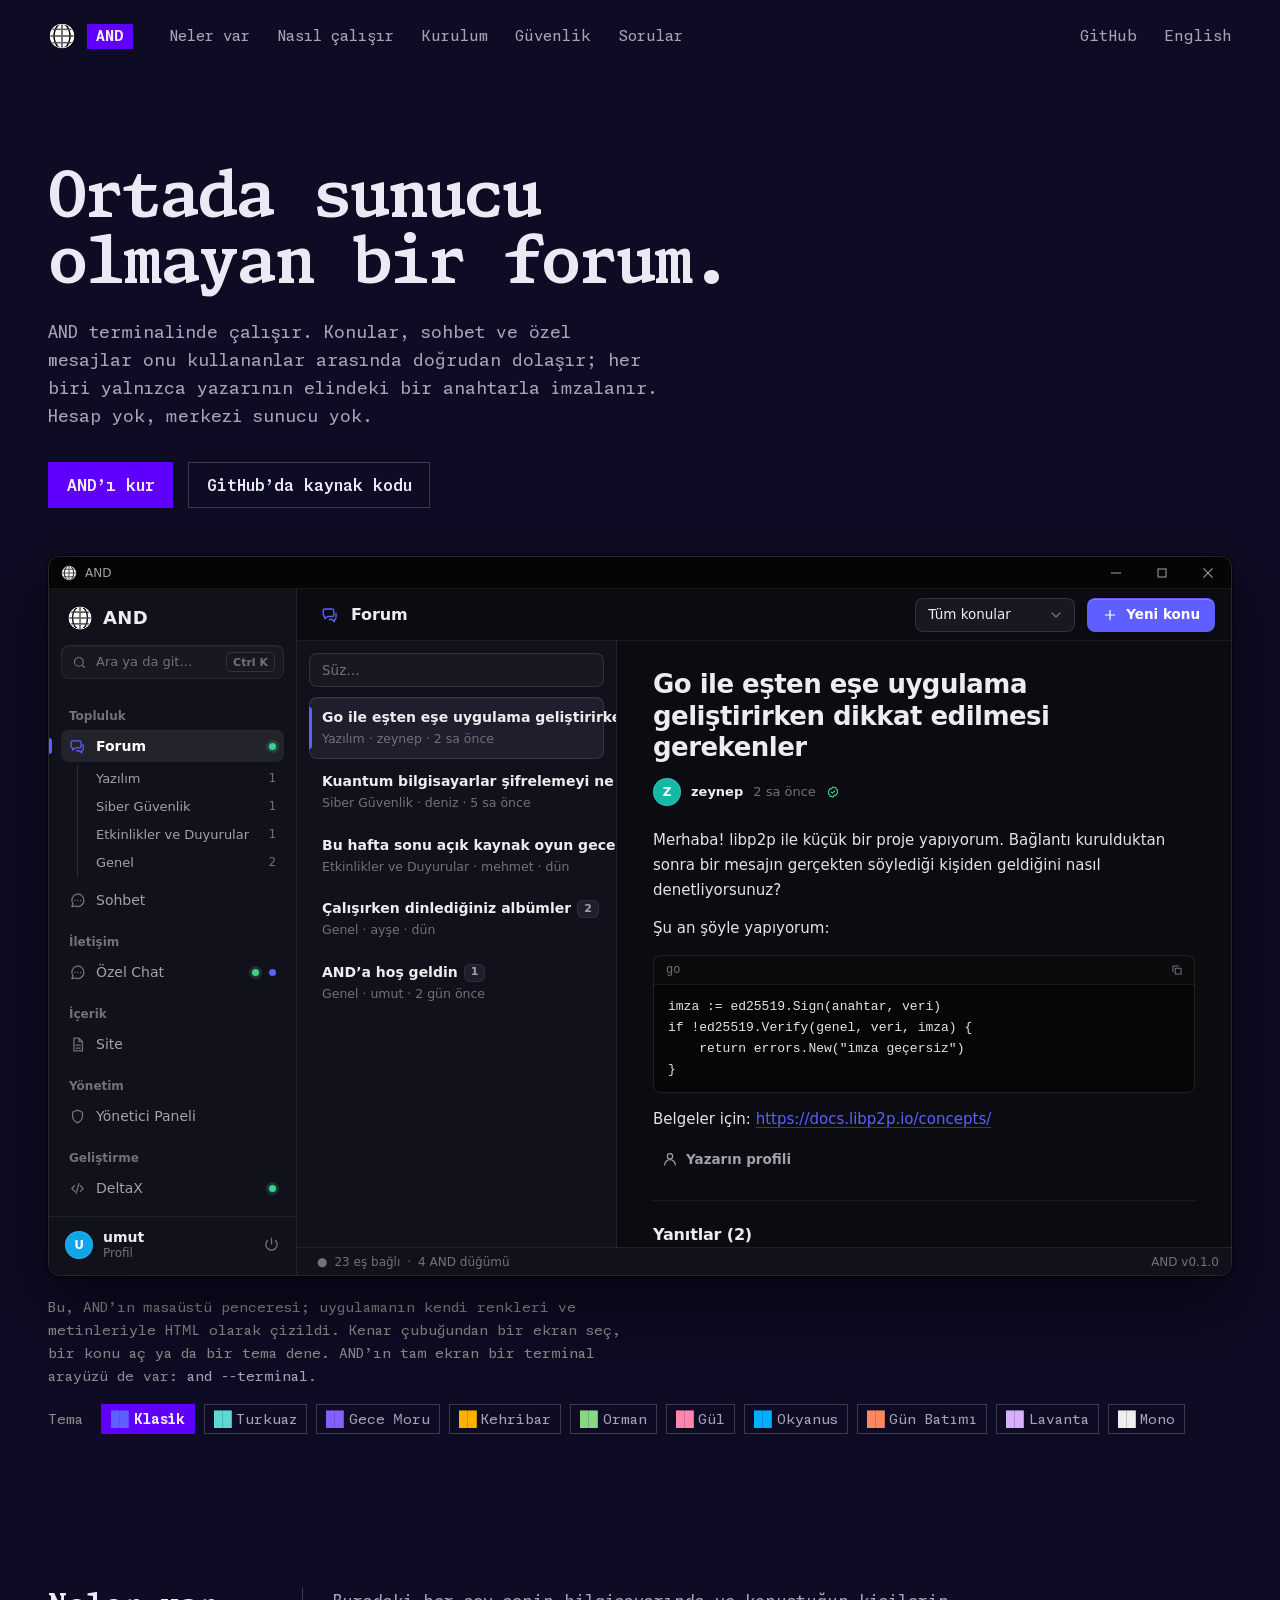
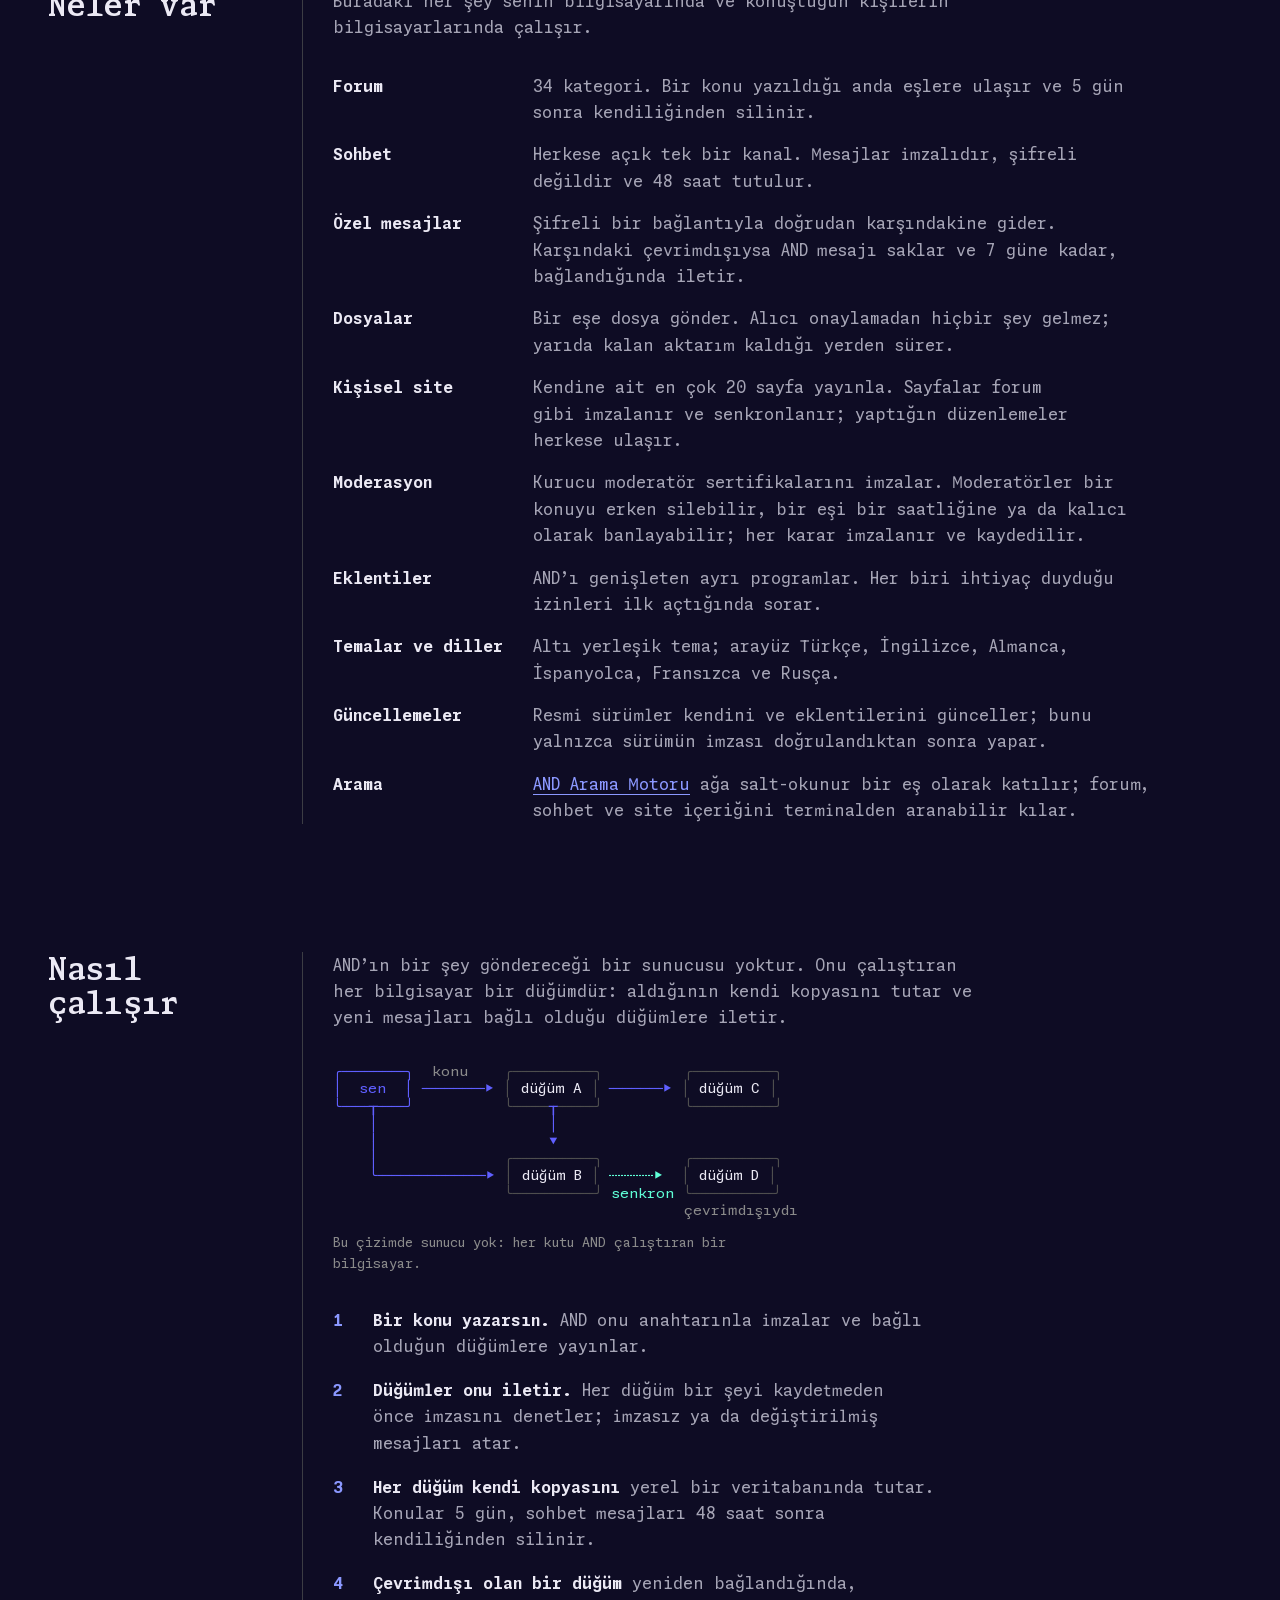
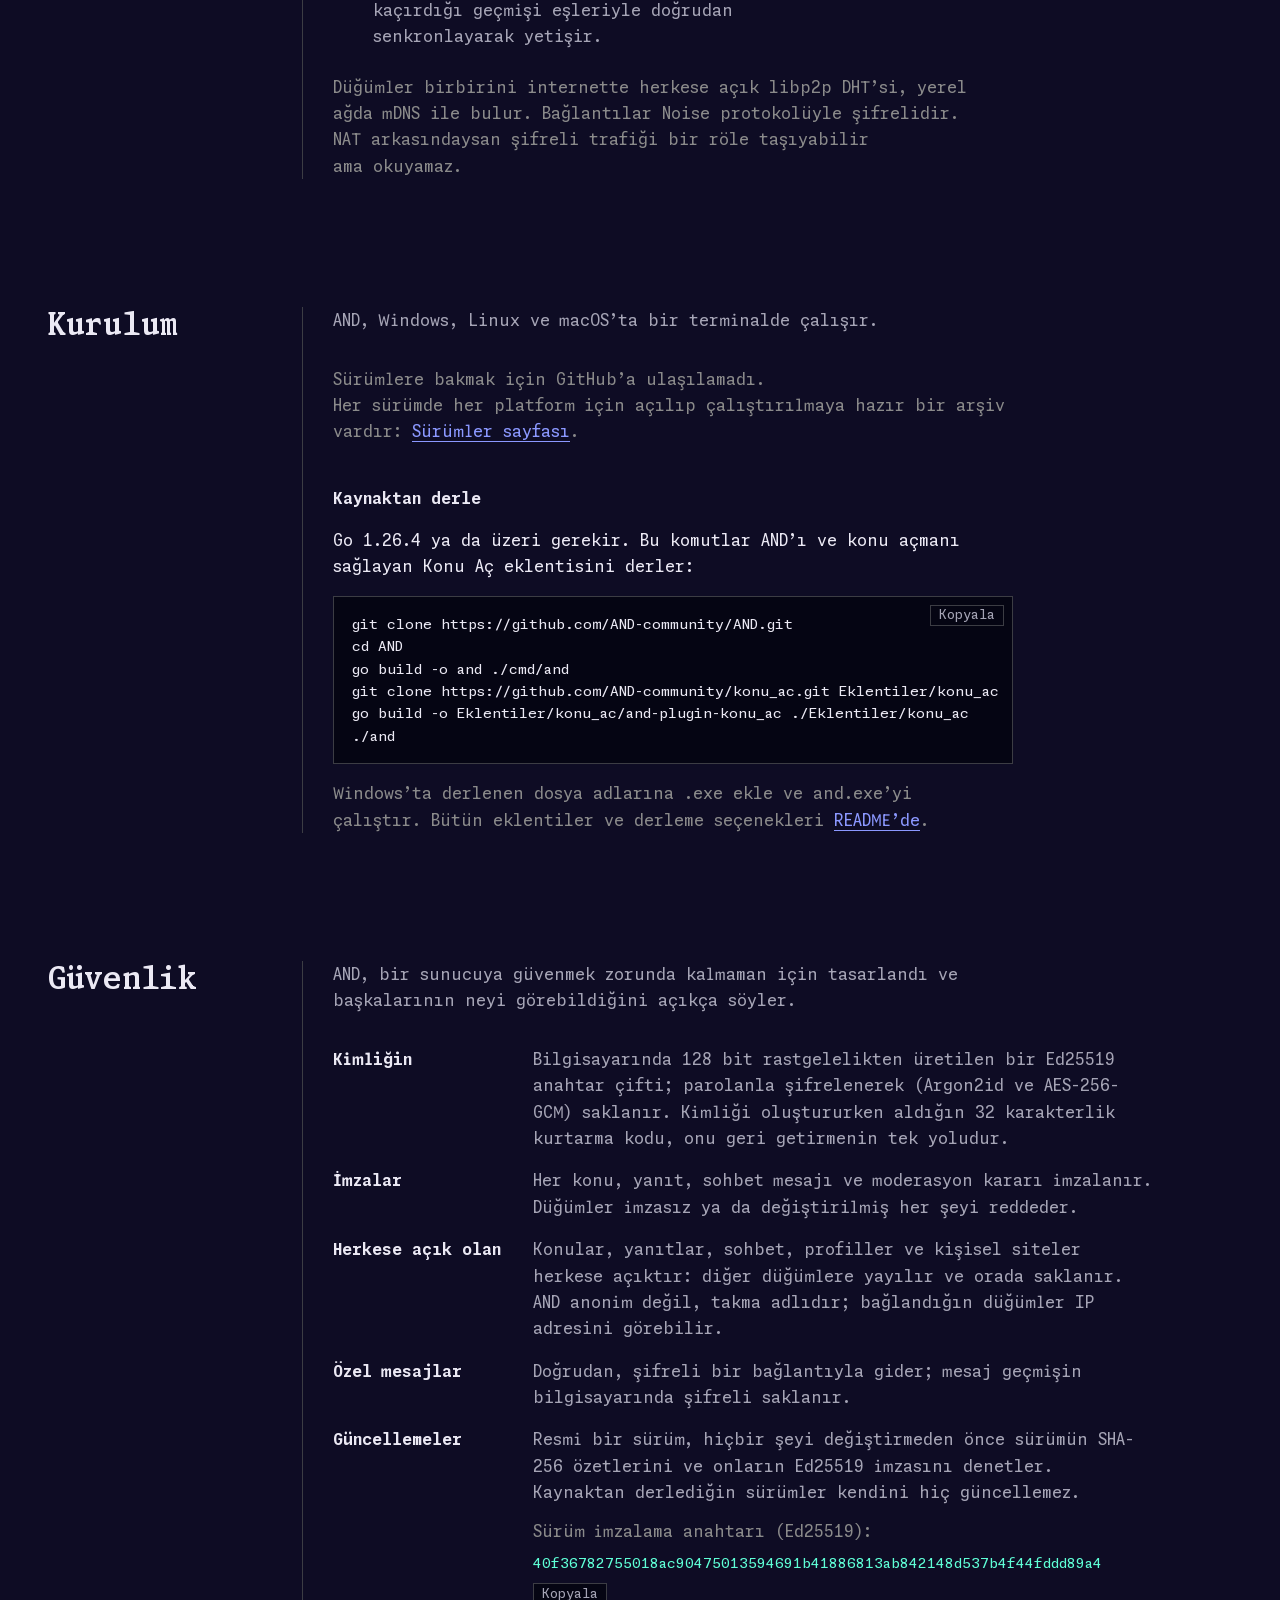
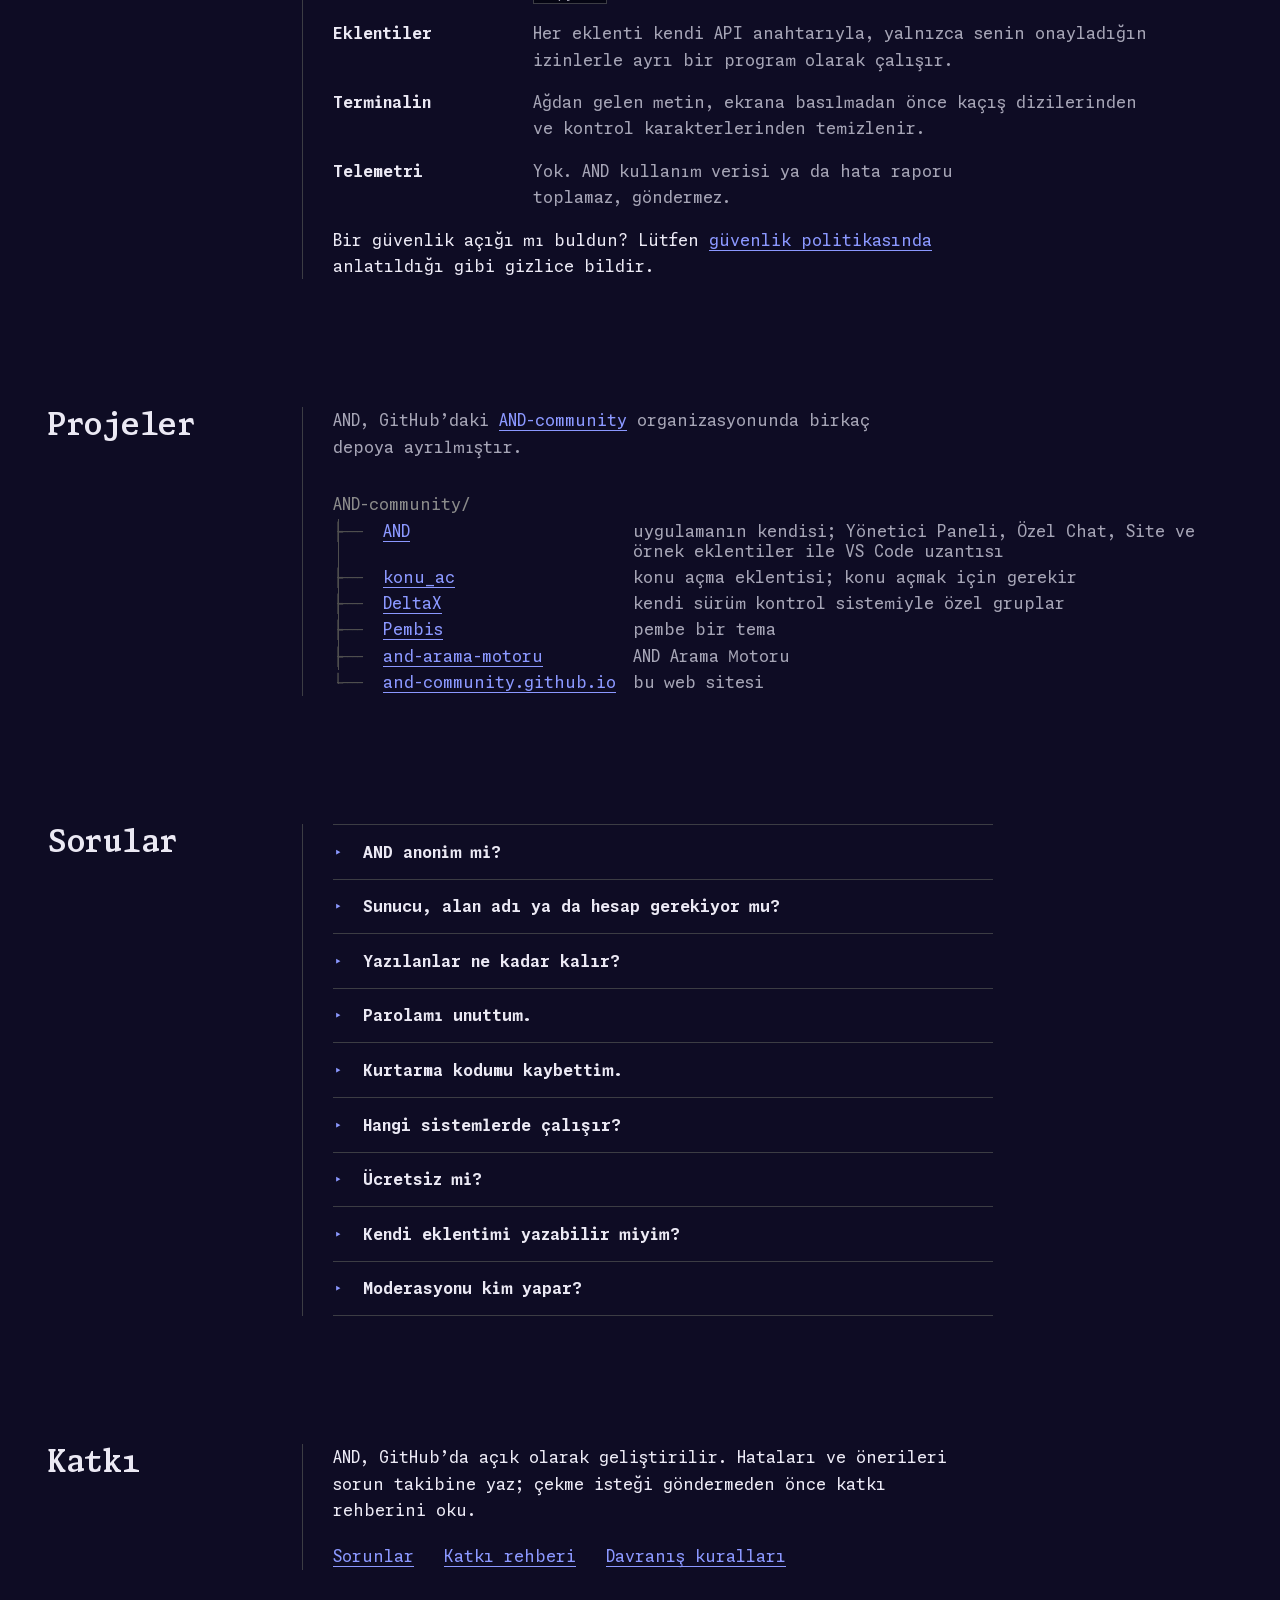
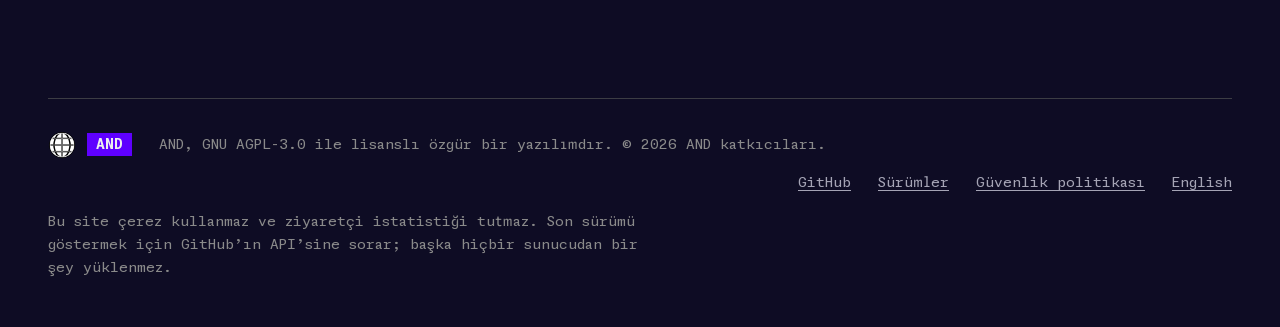
==== commit 2c31f83c: "Giriş: terminal ana menüsü yerine AND'ın masaüstü penceresinin kopyası Co-Authored-By: Claude Opus 5" ====
--- a/tr/index.html
+++ b/tr/index.html
@@ -47,29 +47,77 @@
 <p class="eylemler"><a class="dugme dugme-dolu" href="#kurulum">AND’ı kur</a><a class="dugme" href="https://github.com/AND-community/AND">GitHub’da kaynak kodu</a></p>
 </section>
 <section class="ekran sayfa" aria-labelledby="ekran-baslik">
-<h2 id="ekran-baslik" class="gorsel-gizli">AND’ın ana ekranı</h2>
-<div class="terminal" data-terminal>
-<div class="t-cerceve">
-<div class="t-ust"><span><span class="hap">AND</span></span><span class="t-tema"><span data-tema-adi>Klasik</span> teması<span class="t-sil"> · </span>v0.1.0</span></div>
-<div class="t-uzun"><pre class="t-amblem" aria-hidden="true"> <span class="d">█████</span><span class="g">╗</span> <span class="d">███</span><span class="g">╗</span>   <span class="d">██</span><span class="g">╗</span><span class="d">██████</span><span class="g">╗</span>
-<span class="d">██</span><span class="g">╔══</span><span class="d">██</span><span class="g">╗</span><span class="d">████</span><span class="g">╗</span>  <span class="d">██</span><span class="g">║</span><span class="d">██</span><span class="g">╔══</span><span class="d">██</span><span class="g">╗</span>
-<span class="d">███████</span><span class="g">║</span><span class="d">██</span><span class="g">╔</span><span class="d">██</span><span class="g">╗</span> <span class="d">██</span><span class="g">║</span><span class="d">██</span><span class="g">║</span>  <span class="d">██</span><span class="g">║</span>
-<span class="d">██</span><span class="g">╔══</span><span class="d">██</span><span class="g">║</span><span class="d">██</span><span class="g">║╚</span><span class="d">██</span><span class="g">╗</span><span class="d">██</span><span class="g">║</span><span class="d">██</span><span class="g">║</span>  <span class="d">██</span><span class="g">║</span>
-<span class="d">██</span><span class="g">║</span>  <span class="d">██</span><span class="g">║</span><span class="d">██</span><span class="g">║</span> <span class="g">╚</span><span class="d">████</span><span class="g">║</span><span class="d">██████</span><span class="g">╔╝</span>
-<span class="g">╚═╝</span>  <span class="g">╚═╝╚═╝</span>  <span class="g">╚═══╝╚═════╝</span></pre><p class="t-kimlik"><span class="t-ad">umut</span>
-<span class="t-soluk">12D3KooW9r…dWngf13xEF</span>
-<span data-es><span class="t-ok">●</span> 23 eş bağlı<span class="t-sil">  ·  </span><span class="t-soluk">4 AND düğümü</span></span></p><dl class="t-sayilar"><div><dt>Forum</dt><dd>142 konu</dd></div><div><dt>Sohbet</dt><dd>1.204 mesaj</dd></div><div><dt>Eklentiler</dt><dd data-acik-sayi>3 / 3 açık</dd></div><div><dt>Son senkron</dt><dd data-senkron>şimdi</dd></div></dl></div>
-<p class="t-kisa"><span class="t-ad">umut</span><span class="t-sil">  ·  </span><span class="t-soluk">12D3KooW9r…dWngf13xEF</span><span class="t-sil">  ·  </span><span data-es><span class="t-ok">●</span> 23 eş bağlı<span class="t-sil">  ·  </span><span class="t-soluk">4 AND düğümü</span></span></p>
-<hr class="t-ayrac" aria-hidden="true">
-<div class="t-paneller">
-<div class="t-agac" role="listbox" tabindex="0" aria-label="AND menüsü" aria-activedescendant="t-o-forum"><div role="group" aria-labelledby="t-g-topluluk"><div class="t-grup" id="t-g-topluluk"><span aria-hidden="true">▾ </span>Topluluk</div><div class="t-oge" role="option" id="t-o-forum" aria-selected="true" data-panel="forum"><span class="t-on" aria-hidden="true"></span><span class="t-dal" aria-hidden="true">├── </span><span class="t-etiket" data-kapali="  kapalı">Forum</span></div><div class="t-oge" role="option" id="t-o-sohbet" aria-selected="false" data-panel="sohbet"><span class="t-on" aria-hidden="true"></span><span class="t-dal" aria-hidden="true">└── </span><span class="t-etiket" data-kapali="  kapalı">Sohbet</span></div></div><div class="t-bos" aria-hidden="true"></div><div role="group" aria-labelledby="t-g-eklentiler"><div class="t-grup" id="t-g-eklentiler"><span aria-hidden="true">▾ </span>Eklentiler</div><div class="t-oge" role="option" id="t-o-deltax" aria-selected="false" data-panel="deltax" data-eklenti="deltax"><span class="t-on" aria-hidden="true"></span><span class="t-dal" aria-hidden="true">├── </span><span class="t-etiket" data-kapali="  kapalı">DeltaX</span></div><div class="t-oge" role="option" id="t-o-ozel_chat" aria-selected="false" data-panel="ozel_chat" data-eklenti="ozel_chat"><span class="t-on" aria-hidden="true"></span><span class="t-dal" aria-hidden="true">├── </span><span class="t-etiket" data-kapali="  kapalı">Özel Chat</span><span class="t-rozet" aria-hidden="true">  ● 2</span><span class="gorsel-gizli">, 2 okunmamış mesaj</span></div><div class="t-oge" role="option" id="t-o-site" aria-selected="false" data-panel="site" data-eklenti="site"><span class="t-on" aria-hidden="true"></span><span class="t-dal" aria-hidden="true">└── </span><span class="t-etiket" data-kapali="  kapalı">Site</span></div></div><div class="t-bos" aria-hidden="true"></div><div role="group" aria-labelledby="t-g-sistem"><div class="t-grup" id="t-g-sistem"><span aria-hidden="true">▾ </span>Sistem</div><div class="t-oge" role="option" id="t-o-ayarlar" aria-selected="false" data-panel="ayarlar"><span class="t-on" aria-hidden="true"></span><span class="t-dal" aria-hidden="true">├── </span><span class="t-etiket" data-kapali="  kapalı">Ayarlar</span></div><div class="t-oge" role="option" id="t-o-hakkinda" aria-selected="false" data-panel="hakkinda"><span class="t-on" aria-hidden="true"></span><span class="t-dal" aria-hidden="true">├── </span><span class="t-etiket" data-kapali="  kapalı">AND hakkında</span></div><div class="t-oge" role="option" id="t-o-cikis" aria-selected="false" data-panel="cikis"><span class="t-on" aria-hidden="true"></span><span class="t-dal" aria-hidden="true">└── </span><span class="t-etiket" data-kapali="  kapalı">Çıkış</span></div></div></div>
-<div class="t-ayrinti"><div class="t-panel" data-panel-icerik="forum"><div class="t-ana"><p class="t-baslik"><b>Forum</b><span class="t-soluk">34 kategori</span></p><p class="t-aciklama">Kategorilere ayrılmış konular. Bir konu yayınlandığı anda eşlere yayılır ve 5 gün sonra kendiliğinden silinir.</p><div class="t-ara"></div><p class="t-bolum">Son konular</p><div class="t-ara"></div><p class="t-satir"><span class="t-isaret">▸ </span><b>libp2p ile NAT arkasından bağlantı nasıl kurulur?</b></p><p class="t-satir">  <span class="t-soluk">Go</span><span class="t-sil">  ·  </span><span style="color:#87d7d7">zeynep</span><span class="t-sil">  ·  </span><span class="t-soluk">2 sa önce</span><span class="t-sil">  ·  </span><span class="t-soluk">3 yanıt</span></p><div class="t-ara"></div><p class="t-satir"><span class="t-isaret">▸ </span><b>Ed25519 imzalarında sık yapılan hatalar</b></p><p class="t-satir">  <span class="t-soluk">Siber Güvenlik</span><span class="t-sil">  ·  </span><span style="color:#d7af87">mehmet</span><span class="t-sil">  ·  </span><span class="t-soluk">5 sa önce</span></p><div class="t-ara"></div><p class="t-satir"><span class="t-isaret">▸ </span><b>Dizüstünde çalışan küçük dil modelleri?</b></p><p class="t-satir">  <span class="t-soluk">Yapay Zeka</span><span class="t-sil">  ·  </span><span style="color:#d7afd7">deniz</span><span class="t-sil">  ·  </span><span class="t-soluk">9 sa önce</span><span class="t-sil">  ·  </span><span class="t-soluk">7 yanıt</span></p><div class="t-ara"></div></div><div class="t-yan"><p class="t-bolum">Kategoriler</p><p class="t-soluk">En çok konusu olanlar</p><div class="t-ara"></div><p class="t-cubuk"><span class="t-cubuk-ad">Go</span><span class="t-dolu">━━━━━━━━━━━━━━━━━━━━</span><span class="t-kalan"></span><span class="t-sayi">   31</span></p><p class="t-cubuk"><span class="t-cubuk-ad">Python</span><span class="t-dolu">━━━━━━━━━━━━━━━</span><span class="t-kalan">─────</span><span class="t-sayi">   24</span></p><p class="t-cubuk"><span class="t-cubuk-ad">Siber Güvenlik</span><span class="t-dolu">━━━━━━━━━━━━</span><span class="t-kalan">────────</span><span class="t-sayi">   18</span></p><p class="t-cubuk"><span class="t-cubuk-ad">Linux</span><span class="t-dolu">━━━━━━━━━━</span><span class="t-kalan">──────────</span><span class="t-sayi">   15</span></p><p class="t-cubuk"><span class="t-cubuk-ad">Yapay Zeka</span><span class="t-dolu">━━━━━━━━</span><span class="t-kalan">────────────</span><span class="t-sayi">   12</span></p><p class="t-cubuk"><span class="t-cubuk-ad">Rust</span><span class="t-dolu">━━━━━━</span><span class="t-kalan">──────────────</span><span class="t-sayi">    9</span></p><p class="t-cubuk"><span class="t-cubuk-ad">Web</span><span class="t-dolu">━━━━━</span><span class="t-kalan">───────────────</span><span class="t-sayi">    8</span></p><p class="t-cubuk"><span class="t-cubuk-ad">Veritabanı</span><span class="t-dolu">━━━</span><span class="t-kalan">─────────────────</span><span class="t-sayi">    5</span></p></div></div><div class="t-panel" data-panel-icerik="sohbet" hidden><div class="t-ana"><p class="t-baslik"><b>Sohbet</b><span class="t-soluk">genel kanal</span></p><p class="t-aciklama">Herkese açık genel kanal. Mesajlar imzalıdır ama şifreli değildir; ağdaki herkes okuyabilir.</p><div class="t-ara"></div><p class="t-bolum">Son mesajlar</p><p class="t-satir"><span class="t-soluk">21:04</span>  <b style="color:#87d7d7">zeynep        </b>  yeni DeltaX’teki dal görünümünü deneyen oldu mu?</p><p class="t-satir"><span class="t-soluk">21:05</span>  <b style="color:#d7af87">mehmet        </b>  evet, katlanan farklar büyük dosyaları okunur yapıyor</p><p class="t-satir"><span class="t-soluk">21:07</span>  <b style="color:#d7afd7">deniz         </b>  Rust kategorisi var mı?</p><p class="t-satir"><span class="t-soluk">21:07</span>  <b style="color:#87d7d7">zeynep        </b>  34 kategori var, Rust da içinde</p><p class="t-satir"><span class="t-soluk">21:09</span>  <b class="t-isaret">umut          </b>  hoş geldin deniz</p><p class="t-satir"><span class="t-soluk">21:12</span>  <b style="color:#afd787">ayşe          </b>  ctrl+l ile arayüzü İngilizceye aldım, gayet iyi</p></div><div class="t-yan"><p class="t-bolum">En çok yazanlar</p><p class="t-soluk">Yüklü sohbet geçmişinde</p><div class="t-ara"></div><p class="t-cubuk"><span class="t-cubuk-ad"><span style="color:#87d7d7">zeynep</span></span><span class="t-dolu">━━━━━━━━━━━━━━━━━━━━</span><span class="t-kalan"></span><span class="t-sayi">   48</span></p><p class="t-cubuk"><span class="t-cubuk-ad"><span style="color:#d7af87">mehmet</span></span><span class="t-dolu">━━━━━━━━━━━━━━━</span><span class="t-kalan">─────</span><span class="t-sayi">   35</span></p><p class="t-cubuk"><span class="t-cubuk-ad"><span class="t-isaret">umut</span></span><span class="t-dolu">━━━━━━━━━━━</span><span class="t-kalan">─────────</span><span class="t-sayi">   27</span></p><p class="t-cubuk"><span class="t-cubuk-ad"><span style="color:#d7afd7">deniz</span></span><span class="t-dolu">━━━━━━━━</span><span class="t-kalan">────────────</span><span class="t-sayi">   19</span></p><p class="t-cubuk"><span class="t-cubuk-ad"><span style="color:#afd787">ayşe</span></span><span class="t-dolu">━━━━━</span><span class="t-kalan">───────────────</span><span class="t-sayi">   12</span></p></div></div><div class="t-panel" data-panel-icerik="deltax" hidden><div class="t-ana"><p class="t-baslik"><b>DeltaX</b><span class="t-ok" data-durum-acik>● açık</span><span class="t-soluk" data-durum-kapali hidden>○ kapalı</span></p><p class="t-aciklama">Özel gruplar kurup kendi sürüm kontrol sistemiyle birlikte proje geliştirme — merkezi ağ dışında, yalnızca grup üyeleri arasında uçtan uca şifreli senkronizasyon</p><div class="t-ara"></div><p class="t-kv"><span style="width:10ch">Sürüm</span><span>v1.7.1</span></p><p class="t-kv"><span style="width:10ch">Yazar</span><span>AND</span></p><p class="t-kv"><span style="width:10ch">Program</span><span>~/AND/Eklentiler/DeltaX/and-plugin-DeltaX</span></p><div class="t-ara"></div><p class="t-aciklama" data-ipucu-acik>enter ile aç, space ile kapat. Kapalı eklentiler menüde soluk görünür.</p><p class="t-aciklama" data-ipucu-kapali hidden>space ile aç. Kapalıyken başlatılmaz ve AND’ın API’sine erişemez.</p></div><div class="t-yan"><p class="t-bolum">Yüklü eklentiler</p><div class="t-ara"></div><p class="t-baslik"><span><span class="t-ok" data-eklenti-nokta="deltax">●</span> DeltaX</span><span class="t-soluk">1.7.1</span></p><p class="t-baslik"><span><span class="t-ok" data-eklenti-nokta="pembis">●</span> Pembiş Tema</span><span class="t-soluk">1.2.0</span></p><p class="t-baslik"><span><span class="t-ok" data-eklenti-nokta="ozel_chat">●</span> Özel Chat</span><span class="t-soluk">2.1.1</span></p><p class="t-baslik"><span><span class="t-ok" data-eklenti-nokta="site">●</span> Site</span><span class="t-soluk">1.3.1</span></p></div></div><div class="t-panel" data-panel-icerik="ozel_chat" hidden><div class="t-ana"><p class="t-baslik"><b>Özel Chat</b><span class="t-ok" data-durum-acik>● açık</span><span class="t-soluk" data-durum-kapali hidden>○ kapalı</span></p><p class="t-aciklama">Eşlerle doğrudan mesajlaş, dosya gönder ve gelen dosya isteklerini onayla</p><div class="t-ara"></div><p class="t-kv"><span style="width:10ch">Sürüm</span><span>v2.1.1</span></p><p class="t-kv"><span style="width:10ch">Yazar</span><span>AND</span></p><p class="t-kv"><span style="width:10ch">Program</span><span>~/AND/Eklentiler/ozel_chat/and-plugin-ozel_chat</span></p><div class="t-ara"></div><p class="t-aciklama" data-ipucu-acik>enter ile aç, space ile kapat. Kapalı eklentiler menüde soluk görünür.</p><p class="t-aciklama" data-ipucu-kapali hidden>space ile aç. Kapalıyken başlatılmaz ve AND’ın API’sine erişemez.</p></div><div class="t-yan"><p class="t-bolum">Yüklü eklentiler</p><div class="t-ara"></div><p class="t-baslik"><span><span class="t-ok" data-eklenti-nokta="deltax">●</span> DeltaX</span><span class="t-soluk">1.7.1</span></p><p class="t-baslik"><span><span class="t-ok" data-eklenti-nokta="pembis">●</span> Pembiş Tema</span><span class="t-soluk">1.2.0</span></p><p class="t-baslik"><span><span class="t-ok" data-eklenti-nokta="ozel_chat">●</span> Özel Chat</span><span class="t-soluk">2.1.1</span></p><p class="t-baslik"><span><span class="t-ok" data-eklenti-nokta="site">●</span> Site</span><span class="t-soluk">1.3.1</span></p></div></div><div class="t-panel" data-panel-icerik="site" hidden><div class="t-ana"><p class="t-baslik"><b>Site</b><span class="t-ok" data-durum-acik>● açık</span><span class="t-soluk" data-durum-kapali hidden>○ kapalı</span></p><p class="t-aciklama">Kendi çok sayfalı kişisel sitenizi oluşturun, düzenleyin ve yayınlayın</p><div class="t-ara"></div><p class="t-kv"><span style="width:10ch">Sürüm</span><span>v1.3.1</span></p><p class="t-kv"><span style="width:10ch">Yazar</span><span>AND</span></p><p class="t-kv"><span style="width:10ch">Program</span><span>~/AND/Eklentiler/site/and-plugin-site</span></p><div class="t-ara"></div><p class="t-aciklama" data-ipucu-acik>enter ile aç, space ile kapat. Kapalı eklentiler menüde soluk görünür.</p><p class="t-aciklama" data-ipucu-kapali hidden>space ile aç. Kapalıyken başlatılmaz ve AND’ın API’sine erişemez.</p></div><div class="t-yan"><p class="t-bolum">Yüklü eklentiler</p><div class="t-ara"></div><p class="t-baslik"><span><span class="t-ok" data-eklenti-nokta="deltax">●</span> DeltaX</span><span class="t-soluk">1.7.1</span></p><p class="t-baslik"><span><span class="t-ok" data-eklenti-nokta="pembis">●</span> Pembiş Tema</span><span class="t-soluk">1.2.0</span></p><p class="t-baslik"><span><span class="t-ok" data-eklenti-nokta="ozel_chat">●</span> Özel Chat</span><span class="t-soluk">2.1.1</span></p><p class="t-baslik"><span><span class="t-ok" data-eklenti-nokta="site">●</span> Site</span><span class="t-soluk">1.3.1</span></p></div></div><div class="t-panel" data-panel-icerik="ayarlar" hidden><div class="t-ana"><p class="t-baslik"><b>Ayarlar</b></p><p class="t-aciklama">Kimliğin ve profilin, yüklü eklentiler ve temalar.</p><div class="t-ara"></div><p class="t-kv"><span style="width:14ch">Tema</span><span><span data-tema-adi>Klasik</span></span></p><p class="t-kv"><span style="width:14ch">Sürüm</span><span>v0.1.0</span></p><p class="t-kv"><span style="width:14ch">Eklentiler</span><span><span data-yuklu-sayi>5 yüklü, 5 açık</span></span></p><p class="t-kv"><span style="width:14ch">Veri dizini</span><span>~/.config/and</span></p><div class="t-ara"></div><p class="t-aciklama">Temayı değiştirmek için Ayarlar → Temalar.</p></div><div class="t-yan"><p class="t-bolum">Temalar</p><p class="t-soluk">Ayarlar → Temalar’dan seçilir</p><div class="t-ara"></div><button type="button" class="t-tema-satir etkin" data-tema-sec="klasik" aria-pressed="true" aria-label="Klasik teması"><span class="t-tema-ad">Klasik      </span>  <span style="color:#5f5fff">██</span> <span style="color:#5f00ff">██</span> <span style="color:#5fffd7">██</span> <span style="color:#0087ff">██</span> <span class="t-ok" data-etkin> ● etkin</span></button><button type="button" class="t-tema-satir" data-tema-sec="turkuaz" aria-pressed="false" aria-label="Turkuaz teması"><span class="t-tema-ad">Turkuaz     </span>  <span style="color:#5fd7d7">██</span> <span style="color:#005f5f">██</span> <span style="color:#ffaf87">██</span> <span style="color:#af87ff">██</span> <span class="t-ok" data-etkin hidden> ● etkin</span></button><button type="button" class="t-tema-satir" data-tema-sec="gece-moru" aria-pressed="false" aria-label="Gece Moru teması"><span class="t-tema-ad">Gece Moru   </span>  <span style="color:#875fff">██</span> <span style="color:#5f00af">██</span> <span style="color:#5fffd7">██</span> <span style="color:#5fafff">██</span> <span class="t-ok" data-etkin hidden> ● etkin</span></button><button type="button" class="t-tema-satir" data-tema-sec="kehribar" aria-pressed="false" aria-label="Kehribar teması"><span class="t-tema-ad">Kehribar    </span>  <span style="color:#ffaf00">██</span> <span style="color:#875f00">██</span> <span style="color:#d7af87">██</span> <span style="color:#87d7ff">██</span> <span class="t-ok" data-etkin hidden> ● etkin</span></button><button type="button" class="t-tema-satir" data-tema-sec="orman" aria-pressed="false" aria-label="Orman teması"><span class="t-tema-ad">Orman       </span>  <span style="color:#87d787">██</span> <span style="color:#005f00">██</span> <span style="color:#ffd7af">██</span> <span style="color:#87d7ff">██</span> <span class="t-ok" data-etkin hidden> ● etkin</span></button><button type="button" class="t-tema-satir" data-tema-sec="gul" aria-pressed="false" aria-label="Gül teması"><span class="t-tema-ad">Gül         </span>  <span style="color:#ff87af">██</span> <span style="color:#af005f">██</span> <span style="color:#ffd7af">██</span> <span style="color:#87d7ff">██</span> <span class="t-ok" data-etkin hidden> ● etkin</span></button><button type="button" class="t-tema-satir" data-tema-sec="okyanus" aria-pressed="false" aria-label="Okyanus teması"><span class="t-tema-ad">Okyanus     </span>  <span style="color:#00afff">██</span> <span style="color:#005f87">██</span> <span style="color:#87ffd7">██</span> <span style="color:#ffaf5f">██</span> <span class="t-ok" data-etkin hidden> ● etkin</span></button><button type="button" class="t-tema-satir" data-tema-sec="gun-batimi" aria-pressed="false" aria-label="Gün Batımı teması"><span class="t-tema-ad">Gün Batımı  </span>  <span style="color:#ff875f">██</span> <span style="color:#af0000">██</span> <span style="color:#ffd787">██</span> <span style="color:#af87ff">██</span> <span class="t-ok" data-etkin hidden> ● etkin</span></button><button type="button" class="t-tema-satir" data-tema-sec="lavanta" aria-pressed="false" aria-label="Lavanta teması"><span class="t-tema-ad">Lavanta     </span>  <span style="color:#d7afff">██</span> <span style="color:#5f5faf">██</span> <span style="color:#afd7d7">██</span> <span style="color:#ffafd7">██</span> <span class="t-ok" data-etkin hidden> ● etkin</span></button><button type="button" class="t-tema-satir" data-tema-sec="mono" aria-pressed="false" aria-label="Mono teması"><span class="t-tema-ad">Mono        </span>  <span style="color:#eeeeee">██</span> <span style="color:#585858">██</span> <span style="color:#d0d0d0">██</span> <span style="color:#bcbcbc">██</span> <span class="t-ok" data-etkin hidden> ● etkin</span></button></div></div><div class="t-panel" data-panel-icerik="hakkinda" hidden><div class="t-ana"><p class="t-baslik"><b>AND hakkında</b><span class="t-soluk">v0.1.0</span></p><p class="t-aciklama">Sürüm, telif ve lisans bildirimi, gizlilik özeti, topluluk kuralları ve üçüncü taraf bileşenlerin lisansları.</p><div class="t-ara"></div><p class="t-kv"><span style="width:14ch">Lisans</span><span><span class="kirilmaz">GNU AGPL-3.0</span></span></p><p class="t-kv"><span style="width:14ch">Kaynak kodu</span><span>https://github.com/AND-community/AND</span></p><p class="t-kv"><span style="width:14ch">Bileşenler</span><span>146 açık kaynak bileşen</span></p><div class="t-ara"></div><p class="t-aciklama">Bu program HİÇBİR GARANTİ olmadan sunulur; <span class="kirilmaz">GNU AGPL-3.0</span> koşullarıyla değiştirip yeniden dağıtabilirsin. Ayrıntılar için enter.</p></div></div><div class="t-panel" data-panel-icerik="cikis" hidden><div class="t-ana"><p class="t-baslik"><b>Çıkış</b></p><p class="t-aciklama">AND’ı kapatır. Konular, sohbet geçmişi ve kimliğin bu bilgisayarda kalır; bir sonraki açılışta ağa yeniden bağlanırsın.</p></div></div></div>
-</div>
-<div class="t-alt"><hr class="t-ayrac" aria-hidden="true"><p class="t-ipucu" data-ipucu-normal><kbd>↑↓</kbd> gezin<span class="t-sil"> · </span><kbd>enter</kbd> aç<span class="t-sil"> · </span><kbd>q</kbd> çıkış</p><p class="t-ipucu" data-ipucu-eklenti hidden><kbd>↑↓</kbd> gezin<span class="t-sil"> · </span><kbd>enter</kbd> aç<span class="t-sil"> · </span><kbd>space</kbd> eklentiyi aç/kapat<span class="t-sil"> · </span><kbd>q</kbd> çıkış</p></div>
+<h2 id="ekran-baslik" class="gorsel-gizli">AND’ın masaüstü penceresi</h2>
+<div class="pencere" data-pencere role="group" aria-label="AND masaüstü penceresi (kopya)">
+<div class="p-cubuk" aria-hidden="true"><span class="p-cubuk-ad"><img src="/assets/img/logo.png" width="16" height="16" alt="">AND</span><span class="p-pencere-dugmeleri"><i class="kucult"></i><i class="buyut"></i><i class="kapat"></i></span></div>
+<div class="p-uygulama">
+<nav class="p-kenar" aria-label="Kenar çubuğu">
+<div class="p-marka"><img src="/assets/img/logo.png" width="26" height="26" alt=""><span>AND</span></div>
+<div class="p-arama" aria-hidden="true"><svg viewBox="0 0 24 24" fill="none" stroke="currentColor" stroke-width="1.8" stroke-linecap="round" stroke-linejoin="round" aria-hidden="true"><path d="M11 4a7 7 0 1 0 0 14a7 7 0 1 0 0-14zM20 20l-4-4"/></svg><span>Ara ya da git…</span><kbd>Ctrl K</kbd></div>
+<div class="p-gezinme">
+<p class="p-grup">Topluluk</p><button type="button" class="p-nav" data-ekran="forum" aria-current="page"><svg viewBox="0 0 24 24" fill="none" stroke="currentColor" stroke-width="1.8" stroke-linecap="round" stroke-linejoin="round" aria-hidden="true"><path d="M3 6.5A2.5 2.5 0 0 1 5.5 4h9A2.5 2.5 0 0 1 17 6.5v5a2.5 2.5 0 0 1-2.5 2.5H9l-4 3v-3.1a2.5 2.5 0 0 1-2-2.4zM20 9.5v6a2.5 2.5 0 0 1-2 2.45V21l-3.5-3H11"/></svg><span>Forum</span><i class="p-nokta iyi" title="çalışıyor"></i><span class="gorsel-gizli">, çalışıyor</span></button><div class="p-alt-gezinme" role="group" aria-label="Forum kategorileri"><button type="button" class="p-kat" data-kategori="yazilim"><span>Yazılım</span><span class="p-sayi">1</span></button><button type="button" class="p-kat" data-kategori="guvenlik"><span>Siber Güvenlik</span><span class="p-sayi">1</span></button><button type="button" class="p-kat" data-kategori="etkinlik"><span>Etkinlikler ve Duyurular</span><span class="p-sayi">1</span></button><button type="button" class="p-kat" data-kategori="genel"><span>Genel</span><span class="p-sayi">2</span></button></div><button type="button" class="p-nav" data-ekran="sohbet"><svg viewBox="0 0 24 24" fill="none" stroke="currentColor" stroke-width="1.8" stroke-linecap="round" stroke-linejoin="round" aria-hidden="true"><path d="M21 12a8.5 8.5 0 0 1-12.4 7.55L4 21l1.45-4.6A8.5 8.5 0 1 1 21 12zM8.5 12h.01M12.5 12h.01M16.5 12h.01"/></svg><span>Sohbet</span></button>
+<p class="p-grup">İletişim</p><button type="button" class="p-nav" data-ekran="ozel_chat"><svg viewBox="0 0 24 24" fill="none" stroke="currentColor" stroke-width="1.8" stroke-linecap="round" stroke-linejoin="round" aria-hidden="true"><path d="M21 12a8.5 8.5 0 0 1-12.4 7.55L4 21l1.45-4.6A8.5 8.5 0 1 1 21 12zM8.5 12h.01M12.5 12h.01M16.5 12h.01"/></svg><span>Özel Chat</span><i class="p-nokta iyi" title="çalışıyor"></i><span class="gorsel-gizli">, çalışıyor</span><b class="p-okunmamis" aria-hidden="true"></b><span class="gorsel-gizli">, 2 okunmamış mesaj</span></button>
+<p class="p-grup">İçerik</p><button type="button" class="p-nav" data-ekran="site"><svg viewBox="0 0 24 24" fill="none" stroke="currentColor" stroke-width="1.8" stroke-linecap="round" stroke-linejoin="round" aria-hidden="true"><path d="M7 3h7l5 5v13H7zM14 3v5h5M10 13h6M10 17h6"/></svg><span>Site</span></button>
+<p class="p-grup">Yönetim</p><button type="button" class="p-nav" data-ekran="admin"><svg viewBox="0 0 24 24" fill="none" stroke="currentColor" stroke-width="1.8" stroke-linecap="round" stroke-linejoin="round" aria-hidden="true"><path d="M12 3l7 3v5c0 4.5-3 8.3-7 10-4-1.7-7-5.5-7-10V6z"/></svg><span>Yönetici Paneli</span></button>
+<p class="p-grup">Geliştirme</p><button type="button" class="p-nav" data-ekran="deltax"><svg viewBox="0 0 24 24" fill="none" stroke="currentColor" stroke-width="1.8" stroke-linecap="round" stroke-linejoin="round" aria-hidden="true"><path d="M8 8l-4 4 4 4M16 8l4 4-4 4M14 5l-4 14"/></svg><span>DeltaX</span><i class="p-nokta iyi" title="çalışıyor"></i><span class="gorsel-gizli">, çalışıyor</span></button>
+<div class="p-gezinme-alt"><button type="button" class="p-nav" data-ekran="ayarlar"><svg viewBox="0 0 24 24" fill="none" stroke="currentColor" stroke-width="1.8" stroke-linecap="round" stroke-linejoin="round" aria-hidden="true"><path d="M4 6h9M19 6h1M4 12h3M11 12h9M4 18h11M19 18h1M13 6a3 3 0 1 0 6 0a3 3 0 1 0-6 0M5 12a3 3 0 1 0 6 0a3 3 0 1 0-6 0M13 18a3 3 0 1 0 6 0a3 3 0 1 0-6 0"/></svg><span>Ayarlar</span></button><button type="button" class="p-nav" data-ekran="hakkinda"><svg viewBox="0 0 24 24" fill="none" stroke="currentColor" stroke-width="1.8" stroke-linecap="round" stroke-linejoin="round" aria-hidden="true"><path d="M12 3a9 9 0 1 0 0 18a9 9 0 1 0 0-18zM12 11v5M12 7.5h.01"/></svg><span>AND hakkında</span></button></div>
+</div>
+<div class="p-kullanici" aria-hidden="true"><span class="p-avatar kucuk" style="background:#0ea5e9" aria-hidden="true">U</span><span class="p-kullanici-bilgi"><b>umut</b><span>Profil</span></span><svg viewBox="0 0 24 24" fill="none" stroke="currentColor" stroke-width="1.8" stroke-linecap="round" stroke-linejoin="round" aria-hidden="true"><path d="M12 3v8M6.3 6.3a8 8 0 1 0 11.4 0"/></svg></div>
+</nav>
+<div class="p-ana">
+<section class="p-ekran p-ekran-forum" data-ekran-icerik="forum" aria-label="Forum"><header class="p-arac"><svg class="p-arac-ikon" viewBox="0 0 24 24" fill="none" stroke="currentColor" stroke-width="1.8" stroke-linecap="round" stroke-linejoin="round" aria-hidden="true"><path d="M3 6.5A2.5 2.5 0 0 1 5.5 4h9A2.5 2.5 0 0 1 17 6.5v5a2.5 2.5 0 0 1-2.5 2.5H9l-4 3v-3.1a2.5 2.5 0 0 1-2-2.4zM20 9.5v6a2.5 2.5 0 0 1-2 2.45V21l-3.5-3H11"/></svg><h3>Forum</h3><span class="p-bosluk"></span><span class="p-secim" aria-hidden="true">Tüm konular<svg viewBox="0 0 24 24" fill="none" stroke="currentColor" stroke-width="1.8" stroke-linecap="round" stroke-linejoin="round" aria-hidden="true"><path d="M6 9l6 6 6-6"/></svg></span><span class="p-dugme birincil" aria-hidden="true"><svg viewBox="0 0 24 24" fill="none" stroke="currentColor" stroke-width="1.8" stroke-linecap="round" stroke-linejoin="round" aria-hidden="true"><path d="M12 5v14M5 12h14"/></svg>Yeni konu</span></header><div class="p-bolunmus p-forum"><div class="p-sol"><div class="p-suz" aria-hidden="true">Süz…</div><div class="p-liste" role="group" aria-label="Konular"><button type="button" class="p-konu" data-konu="1" data-kategori="yazilim" aria-current="true"><span class="p-konu-baslik"><span>Go ile eşten eşe uygulama geliştirirken dikkat edilmesi gerekenler</span><b class="p-rozet">2</b></span><span class="p-konu-alt">Yazılım · zeynep · 2 sa önce</span></button><button type="button" class="p-konu" data-konu="2" data-kategori="guvenlik"><span class="p-konu-baslik"><span>Kuantum bilgisayarlar şifrelemeyi ne zaman kırar?</span><b class="p-rozet">1</b></span><span class="p-konu-alt">Siber Güvenlik · deniz · 5 sa önce</span></button><button type="button" class="p-konu" data-konu="3" data-kategori="etkinlik"><span class="p-konu-baslik"><span>Bu hafta sonu açık kaynak oyun gecesi?</span></span><span class="p-konu-alt">Etkinlikler ve Duyurular · mehmet · dün</span></button><button type="button" class="p-konu" data-konu="4" data-kategori="genel"><span class="p-konu-baslik"><span>Çalışırken dinlediğiniz albümler</span><b class="p-rozet">2</b></span><span class="p-konu-alt">Genel · ayşe · dün</span></button><button type="button" class="p-konu" data-konu="5" data-kategori="genel"><span class="p-konu-baslik"><span>AND’a hoş geldin</span><b class="p-rozet">1</b></span><span class="p-konu-alt">Genel · umut · 2 gün önce</span></button></div></div>
+<div class="p-sag"><button type="button" class="p-geri" data-geri><svg viewBox="0 0 24 24" fill="none" stroke="currentColor" stroke-width="1.8" stroke-linecap="round" stroke-linejoin="round" aria-hidden="true"><path d="M15 5l-7 7 7 7"/></svg>Konular</button><article class="p-okuma" data-konu-icerik="1">
+<h4>Go ile eşten eşe uygulama geliştirirken dikkat edilmesi gerekenler</h4><div class="p-yazar"><span class="p-avatar kucuk" style="background:#14b8a6" aria-hidden="true">Z</span><span class="p-ad">zeynep</span><span class="p-soluk">2 sa önce</span><span class="p-imza" title="imzalı"><svg viewBox="0 0 24 24" fill="none" stroke="currentColor" stroke-width="1.8" stroke-linecap="round" stroke-linejoin="round" aria-hidden="true"><path d="M12 3l2.2 1.6 2.7-.2.9 2.6 2.2 1.6-.9 2.6.9 2.6-2.2 1.6-.9 2.6-2.7-.2L12 21l-2.2-1.6-2.7.2-.9-2.6-2.2-1.6.9-2.6-.9-2.6 2.2-1.6.9-2.6 2.7.2zM9 12l2 2 4-4"/></svg><span class="gorsel-gizli">imzalı</span></span></div>
+<div class="p-metin"><p>Merhaba! libp2p ile küçük bir proje yapıyorum. Bağlantı kurulduktan sonra bir mesajın gerçekten söylediği kişiden geldiğini nasıl denetliyorsunuz?</p><p>Şu an şöyle yapıyorum:</p><div class="p-kod"><div class="p-kod-ust"><span>go</span><svg viewBox="0 0 24 24" fill="none" stroke="currentColor" stroke-width="1.8" stroke-linecap="round" stroke-linejoin="round" aria-hidden="true"><path d="M9 9h10v10H9zM5 15V5h10"/></svg></div><pre><code>imza := ed25519.Sign(anahtar, veri)
+if !ed25519.Verify(genel, veri, imza) {
+    return errors.New(&quot;imza geçersiz&quot;)
+}</code></pre></div><p>Belgeler için: <a href="https://docs.libp2p.io/concepts/">https://docs.libp2p.io/concepts/</a></p></div>
+<span class="p-dugme hayalet" aria-hidden="true"><svg viewBox="0 0 24 24" fill="none" stroke="currentColor" stroke-width="1.8" stroke-linecap="round" stroke-linejoin="round" aria-hidden="true"><path d="M12 12a4 4 0 1 0 0-8a4 4 0 1 0 0 8zM4 21a8 8 0 0 1 16 0"/></svg>Yazarın profili</span>
+<h5>Yanıtlar (2)</h5><ol class="p-izlek"><li class="p-yanit"><span class="p-avatar kucuk" style="background:#f97316" aria-hidden="true">M</span><div><div class="p-yazar"><span class="p-ad">mehmet</span><span class="p-soluk">1 sa önce</span><span class="p-imza" title="imzalı"><svg viewBox="0 0 24 24" fill="none" stroke="currentColor" stroke-width="1.8" stroke-linecap="round" stroke-linejoin="round" aria-hidden="true"><path d="M12 3l2.2 1.6 2.7-.2.9 2.6 2.2 1.6-.9 2.6.9 2.6-2.2 1.6-.9 2.6-2.7-.2L12 21l-2.2-1.6-2.7.2-.9-2.6-2.2-1.6.9-2.6-.9-2.6 2.2-1.6.9-2.6 2.7.2zM9 12l2 2 4-4"/></svg><span class="gorsel-gizli">imzalı</span></span></div><p>Ben de aynı yöntemi kullanıyorum. Mesaj kimliğini imzalı içerikten türetmek tekrarlanan mesajları da ayıklıyor.</p></div></li><li class="p-yanit"><span class="p-avatar kucuk" style="background:#8b5cf6" aria-hidden="true">D</span><div><div class="p-yazar"><span class="p-ad">deniz</span><span class="p-soluk">40 dk önce</span><span class="p-imza" title="imzalı"><svg viewBox="0 0 24 24" fill="none" stroke="currentColor" stroke-width="1.8" stroke-linecap="round" stroke-linejoin="round" aria-hidden="true"><path d="M12 3l2.2 1.6 2.7-.2.9 2.6 2.2 1.6-.9 2.6.9 2.6-2.2 1.6-.9 2.6-2.7-.2L12 21l-2.2-1.6-2.7.2-.9-2.6-2.2-1.6.9-2.6-.9-2.6 2.2-1.6.9-2.6 2.7.2zM9 12l2 2 4-4"/></svg><span class="gorsel-gizli">imzalı</span></span></div><p>Bağlantı başına bir oturum anahtarına da bakmaya değer.</p></div></li></ol>
+</article><article class="p-okuma" data-konu-icerik="2" hidden>
+<h4>Kuantum bilgisayarlar şifrelemeyi ne zaman kırar?</h4><div class="p-yazar"><span class="p-avatar kucuk" style="background:#8b5cf6" aria-hidden="true">D</span><span class="p-ad">deniz</span><span class="p-soluk">5 sa önce</span><span class="p-imza" title="imzalı"><svg viewBox="0 0 24 24" fill="none" stroke="currentColor" stroke-width="1.8" stroke-linecap="round" stroke-linejoin="round" aria-hidden="true"><path d="M12 3l2.2 1.6 2.7-.2.9 2.6 2.2 1.6-.9 2.6.9 2.6-2.2 1.6-.9 2.6-2.7-.2L12 21l-2.2-1.6-2.7.2-.9-2.6-2.2-1.6.9-2.6-.9-2.6 2.2-1.6.9-2.6 2.7.2zM9 12l2 2 4-4"/></svg><span class="gorsel-gizli">imzalı</span></span></div>
+<div class="p-metin"><p>Tahminlerinizi merak ediyorum. Ed25519 kuantuma dayanıklı değil; böyle bir ağın neyi değiştirmesi gerekirdi?</p></div>
+<span class="p-dugme hayalet" aria-hidden="true"><svg viewBox="0 0 24 24" fill="none" stroke="currentColor" stroke-width="1.8" stroke-linecap="round" stroke-linejoin="round" aria-hidden="true"><path d="M12 12a4 4 0 1 0 0-8a4 4 0 1 0 0 8zM4 21a8 8 0 0 1 16 0"/></svg>Yazarın profili</span>
+<h5>Yanıtlar (1)</h5><ol class="p-izlek"><li class="p-yanit"><span class="p-avatar kucuk" style="background:#14b8a6" aria-hidden="true">Z</span><div><div class="p-yazar"><span class="p-ad">zeynep</span><span class="p-soluk">4 sa önce</span><span class="p-imza" title="imzalı"><svg viewBox="0 0 24 24" fill="none" stroke="currentColor" stroke-width="1.8" stroke-linecap="round" stroke-linejoin="round" aria-hidden="true"><path d="M12 3l2.2 1.6 2.7-.2.9 2.6 2.2 1.6-.9 2.6.9 2.6-2.2 1.6-.9 2.6-2.7-.2L12 21l-2.2-1.6-2.7.2-.9-2.6-2.2-1.6.9-2.6-.9-2.6 2.2-1.6.9-2.6 2.7.2zM9 12l2 2 4-4"/></svg><span class="gorsel-gizli">imzalı</span></span></div><p>Yakında değil bence. Hem her mesaj imza yöntemini anahtarıyla zaten belli ediyor; sonradan değiştirilebilir.</p></div></li></ol>
+</article><article class="p-okuma" data-konu-icerik="3" hidden>
+<h4>Bu hafta sonu açık kaynak oyun gecesi?</h4><div class="p-yazar"><span class="p-avatar kucuk" style="background:#f97316" aria-hidden="true">M</span><span class="p-ad">mehmet</span><span class="p-soluk">dün</span><span class="p-imza" title="imzalı"><svg viewBox="0 0 24 24" fill="none" stroke="currentColor" stroke-width="1.8" stroke-linecap="round" stroke-linejoin="round" aria-hidden="true"><path d="M12 3l2.2 1.6 2.7-.2.9 2.6 2.2 1.6-.9 2.6.9 2.6-2.2 1.6-.9 2.6-2.7-.2L12 21l-2.2-1.6-2.7.2-.9-2.6-2.2-1.6.9-2.6-.9-2.6 2.2-1.6.9-2.6 2.7.2zM9 12l2 2 4-4"/></svg><span class="gorsel-gizli">imzalı</span></span></div>
+<div class="p-metin"><p>Katılmak isteyen? Yaptığımız bölümleri paylaşmak için bir DeltaX grubu kuracağım.</p></div>
+<span class="p-dugme hayalet" aria-hidden="true"><svg viewBox="0 0 24 24" fill="none" stroke="currentColor" stroke-width="1.8" stroke-linecap="round" stroke-linejoin="round" aria-hidden="true"><path d="M12 12a4 4 0 1 0 0-8a4 4 0 1 0 0 8zM4 21a8 8 0 0 1 16 0"/></svg>Yazarın profili</span>
+
+</article><article class="p-okuma" data-konu-icerik="4" hidden>
+<h4>Çalışırken dinlediğiniz albümler</h4><div class="p-yazar"><span class="p-avatar kucuk" style="background:#ec4899" aria-hidden="true">A</span><span class="p-ad">ayşe</span><span class="p-soluk">dün</span><span class="p-imza" title="imzalı"><svg viewBox="0 0 24 24" fill="none" stroke="currentColor" stroke-width="1.8" stroke-linecap="round" stroke-linejoin="round" aria-hidden="true"><path d="M12 3l2.2 1.6 2.7-.2.9 2.6 2.2 1.6-.9 2.6.9 2.6-2.2 1.6-.9 2.6-2.7-.2L12 21l-2.2-1.6-2.7.2-.9-2.6-2.2-1.6.9-2.6-.9-2.6 2.2-1.6.9-2.6 2.7.2zM9 12l2 2 4-4"/></svg><span class="gorsel-gizli">imzalı</span></span></div>
+<div class="p-metin"><p>Paylaşın! Bu hafta benimkiler çoğunlukla ambient.</p></div>
+<span class="p-dugme hayalet" aria-hidden="true"><svg viewBox="0 0 24 24" fill="none" stroke="currentColor" stroke-width="1.8" stroke-linecap="round" stroke-linejoin="round" aria-hidden="true"><path d="M12 12a4 4 0 1 0 0-8a4 4 0 1 0 0 8zM4 21a8 8 0 0 1 16 0"/></svg>Yazarın profili</span>
+<h5>Yanıtlar (2)</h5><ol class="p-izlek"><li class="p-yanit"><span class="p-avatar kucuk" style="background:#0ea5e9" aria-hidden="true">U</span><div><div class="p-yazar"><span class="p-ad kendi">umut</span><span class="p-soluk">dün</span><span class="p-imza" title="imzalı"><svg viewBox="0 0 24 24" fill="none" stroke="currentColor" stroke-width="1.8" stroke-linecap="round" stroke-linejoin="round" aria-hidden="true"><path d="M12 3l2.2 1.6 2.7-.2.9 2.6 2.2 1.6-.9 2.6.9 2.6-2.2 1.6-.9 2.6-2.7-.2L12 21l-2.2-1.6-2.7.2-.9-2.6-2.2-1.6.9-2.6-.9-2.6 2.2-1.6.9-2.6 2.7.2zM9 12l2 2 4-4"/></svg><span class="gorsel-gizli">imzalı</span></span></div><p>Sözsüz olan her şey. Film müzikleri iyi gidiyor.</p></div></li><li class="p-yanit"><span class="p-avatar kucuk" style="background:#f97316" aria-hidden="true">M</span><div><div class="p-yazar"><span class="p-ad">mehmet</span><span class="p-soluk">20 sa önce</span><span class="p-imza" title="imzalı"><svg viewBox="0 0 24 24" fill="none" stroke="currentColor" stroke-width="1.8" stroke-linecap="round" stroke-linejoin="round" aria-hidden="true"><path d="M12 3l2.2 1.6 2.7-.2.9 2.6 2.2 1.6-.9 2.6.9 2.6-2.2 1.6-.9 2.6-2.7-.2L12 21l-2.2-1.6-2.7.2-.9-2.6-2.2-1.6.9-2.6-.9-2.6 2.2-1.6.9-2.6 2.7.2zM9 12l2 2 4-4"/></svg><span class="gorsel-gizli">imzalı</span></span></div><p>Her seferinde eski caz plakları.</p></div></li></ol>
+</article><article class="p-okuma" data-konu-icerik="5" hidden>
+<h4>AND’a hoş geldin</h4><div class="p-yazar"><span class="p-avatar kucuk" style="background:#0ea5e9" aria-hidden="true">U</span><span class="p-ad kendi">umut</span><span class="p-soluk">2 gün önce</span><span class="p-imza" title="imzalı"><svg viewBox="0 0 24 24" fill="none" stroke="currentColor" stroke-width="1.8" stroke-linecap="round" stroke-linejoin="round" aria-hidden="true"><path d="M12 3l2.2 1.6 2.7-.2.9 2.6 2.2 1.6-.9 2.6.9 2.6-2.2 1.6-.9 2.6-2.7-.2L12 21l-2.2-1.6-2.7.2-.9-2.6-2.2-1.6.9-2.6-.9-2.6 2.2-1.6.9-2.6 2.7.2zM9 12l2 2 4-4"/></svg><span class="gorsel-gizli">imzalı</span></span></div>
+<div class="p-metin"><p>Merhabanı buraya yaz. Konular 5 gün sonra kendiliğinden silinir; yazdığın hiçbir şey sonsuza kadar kalmaz.</p></div>
+<span class="p-dugme hayalet" aria-hidden="true"><svg viewBox="0 0 24 24" fill="none" stroke="currentColor" stroke-width="1.8" stroke-linecap="round" stroke-linejoin="round" aria-hidden="true"><path d="M12 12a4 4 0 1 0 0-8a4 4 0 1 0 0 8zM4 21a8 8 0 0 1 16 0"/></svg>Yazarın profili</span>
+<h5>Yanıtlar (1)</h5><ol class="p-izlek"><li class="p-yanit"><span class="p-avatar kucuk" style="background:#8b5cf6" aria-hidden="true">D</span><div><div class="p-yazar"><span class="p-ad">deniz</span><span class="p-soluk">2 gün önce</span><span class="p-imza" title="imzalı"><svg viewBox="0 0 24 24" fill="none" stroke="currentColor" stroke-width="1.8" stroke-linecap="round" stroke-linejoin="round" aria-hidden="true"><path d="M12 3l2.2 1.6 2.7-.2.9 2.6 2.2 1.6-.9 2.6.9 2.6-2.2 1.6-.9 2.6-2.7-.2L12 21l-2.2-1.6-2.7.2-.9-2.6-2.2-1.6.9-2.6-.9-2.6 2.2-1.6.9-2.6 2.7.2zM9 12l2 2 4-4"/></svg><span class="gorsel-gizli">imzalı</span></span></div><p>Merhaba! Güvenmem gereken bir sunucu olmaması çok iyi.</p></div></li></ol>
+</article></div></div></section>
+<section class="p-ekran p-ekran-sohbet" data-ekran-icerik="sohbet" aria-label="Sohbet" hidden><header class="p-arac"><svg class="p-arac-ikon" viewBox="0 0 24 24" fill="none" stroke="currentColor" stroke-width="1.8" stroke-linecap="round" stroke-linejoin="round" aria-hidden="true"><path d="M21 12a8.5 8.5 0 0 1-12.4 7.55L4 21l1.45-4.6A8.5 8.5 0 1 1 21 12zM8.5 12h.01M12.5 12h.01M16.5 12h.01"/></svg><h3>Sohbet</h3><span class="p-arac-alt">Herkese açık genel sohbet; iletiler 48 saat sonra silinir.</span><span class="p-bosluk"></span></header><div class="p-iletiler"><p class="p-gun">Bugün</p><div class="p-ileti"><span class="p-avatar" style="background:#14b8a6" aria-hidden="true">Z</span><div><div class="p-ileti-ust"><span class="p-ad">zeynep</span><span class="p-soluk">21:04</span></div><p>yeni DeltaX’teki dal görünümünü deneyen oldu mu?</p></div></div><div class="p-ileti"><span class="p-avatar" style="background:#f97316" aria-hidden="true">M</span><div><div class="p-ileti-ust"><span class="p-ad">mehmet</span><span class="p-soluk">21:05</span></div><p>evet, katlanan farklar büyük dosyaları okunur yapıyor</p></div></div><div class="p-ileti"><span class="p-avatar" style="background:#8b5cf6" aria-hidden="true">D</span><div><div class="p-ileti-ust"><span class="p-ad">deniz</span><span class="p-soluk">21:07</span></div><p>Rust kategorisi var mı?</p></div></div><div class="p-ileti"><span class="p-avatar" style="background:#14b8a6" aria-hidden="true">Z</span><div><div class="p-ileti-ust"><span class="p-ad">zeynep</span><span class="p-soluk">21:07</span></div><p>34 kategori var, Rust da içinde</p></div></div><div class="p-ileti"><span class="p-avatar" style="background:#0ea5e9" aria-hidden="true">U</span><div><div class="p-ileti-ust"><span class="p-ad kendi">umut</span><span class="p-soluk">21:09</span></div><p>hoş geldin deniz</p></div></div><div class="p-ileti"><span class="p-avatar" style="background:#ec4899" aria-hidden="true">A</span><div><div class="p-ileti-ust"><span class="p-ad">ayşe</span><span class="p-soluk">21:12</span></div><p>Ayarlar › Dil’den arayüzü İngilizceye aldım, gayet iyi</p></div></div></div>
+<div class="p-yaz" aria-hidden="true"><span class="p-girdi">Herkese açık bir ileti yaz…</span><span class="p-soluk">0 / 500</span><span class="p-dugme birincil" aria-hidden="true"><svg viewBox="0 0 24 24" fill="none" stroke="currentColor" stroke-width="1.8" stroke-linecap="round" stroke-linejoin="round" aria-hidden="true"><path d="M4 12L20 4l-6 16-3-7-7-1zM11 13l9-9"/></svg>Gönder</span></div></section>
+<section class="p-ekran p-ekran-ozel-chat" data-ekran-icerik="ozel_chat" aria-label="Özel Chat" hidden><header class="p-arac"><svg class="p-arac-ikon" viewBox="0 0 24 24" fill="none" stroke="currentColor" stroke-width="1.8" stroke-linecap="round" stroke-linejoin="round" aria-hidden="true"><path d="M21 12a8.5 8.5 0 0 1-12.4 7.55L4 21l1.45-4.6A8.5 8.5 0 1 1 21 12zM8.5 12h.01M12.5 12h.01M16.5 12h.01"/></svg><h3>Özel Chat</h3><span class="p-bosluk"></span><span class="p-dugme" aria-hidden="true"><svg viewBox="0 0 24 24" fill="none" stroke="currentColor" stroke-width="1.8" stroke-linecap="round" stroke-linejoin="round" aria-hidden="true"><path d="M12 5v14M5 12h14"/></svg>Yeni konuşma</span></header><div class="p-bolunmus"><div class="p-sol" role="group" aria-label="Konuşmalar"><div class="p-oge etkin"><span class="p-avatar kucuk" style="background:#14b8a6" aria-hidden="true">Z</span><span class="p-oge-metin"><b>zeynep</b><span>oyun gecesinde görüşür müyüz?</span></span><b class="p-rozet vurgu">2</b></div><div class="p-oge"><span class="p-avatar kucuk" style="background:#f97316" aria-hidden="true">M</span><span class="p-oge-metin"><b>mehmet</b><span>bölüm dosyasını gönderdim</span></span></div><div class="p-oge"><span class="p-avatar kucuk" style="background:#8b5cf6" aria-hidden="true">D</span><span class="p-oge-metin"><b>deniz</b><span>teşekkürler!</span></span></div></div>
+<div class="p-sag p-sohbet-sag"><div class="p-balonlar"><div class="p-balon gelen"><b>zeynep</b><span>DeltaX grubunun davetini aldın mı?</span><small>20:41</small></div><div class="p-balon giden"><span>evet, bir dakika önce katıldım</span><small>20:43</small></div><div class="p-balon gelen"><b>zeynep</b><span>harika, ilk bölüm şimdiden içinde</span><small>20:44</small></div><div class="p-balon gelen"><b>zeynep</b><span>oyun gecesinde görüşür müyüz?</span><small>20:45</small></div></div><div class="p-yaz" aria-hidden="true"><span class="p-girdi">Bir mesaj yaz…</span><span class="p-dugme birincil" aria-hidden="true"><svg viewBox="0 0 24 24" fill="none" stroke="currentColor" stroke-width="1.8" stroke-linecap="round" stroke-linejoin="round" aria-hidden="true"><path d="M4 12L20 4l-6 16-3-7-7-1zM11 13l9-9"/></svg>Gönder</span></div></div></div></section>
+<section class="p-ekran p-ekran-site" data-ekran-icerik="site" aria-label="Site" hidden><header class="p-arac"><svg class="p-arac-ikon" viewBox="0 0 24 24" fill="none" stroke="currentColor" stroke-width="1.8" stroke-linecap="round" stroke-linejoin="round" aria-hidden="true"><path d="M7 3h7l5 5v13H7zM14 3v5h5M10 13h6M10 17h6"/></svg><h3>Site</h3><span class="p-bosluk"></span><span class="p-dugme" aria-hidden="true"><svg viewBox="0 0 24 24" fill="none" stroke="currentColor" stroke-width="1.8" stroke-linecap="round" stroke-linejoin="round" aria-hidden="true"><path d="M12 5v14M5 12h14"/></svg>Yeni sayfa</span></header><div class="p-bolunmus"><div class="p-sol" role="group" aria-label="Sayfalar"><div class="p-oge etkin"><svg class="p-oge-ikon" viewBox="0 0 24 24" fill="none" stroke="currentColor" stroke-width="1.8" stroke-linecap="round" stroke-linejoin="round" aria-hidden="true"><path d="M7 3h7l5 5v13H7zM14 3v5h5M10 13h6M10 17h6"/></svg><span class="p-oge-metin"><b>Ana Sayfa</b><span>/home</span></span></div><div class="p-oge"><svg class="p-oge-ikon" viewBox="0 0 24 24" fill="none" stroke="currentColor" stroke-width="1.8" stroke-linecap="round" stroke-linejoin="round" aria-hidden="true"><path d="M7 3h7l5 5v13H7zM14 3v5h5M10 13h6M10 17h6"/></svg><span class="p-oge-metin"><b>Projelerim</b><span>/projeler</span></span></div><div class="p-oge"><svg class="p-oge-ikon" viewBox="0 0 24 24" fill="none" stroke="currentColor" stroke-width="1.8" stroke-linecap="round" stroke-linejoin="round" aria-hidden="true"><path d="M7 3h7l5 5v13H7zM14 3v5h5M10 13h6M10 17h6"/></svg><span class="p-oge-metin"><b>İlk yazım</b><span>/ilk-yazi</span></span></div></div>
+<div class="p-sag"><div class="p-kart p-site-onizleme"><h4>umut’un AND köşesi</h4><p>Bu site ağda forum gibi yaşar: her sayfası imzalıdır ve yaptığım düzenlemeler herkese ulaşır.</p><h5>Neler var</h5><ul><li>Üzerinde çalıştığım projeler</li><li>Oyun gecelerinden notlar</li><li>Birkaç kısa yazı</li></ul></div></div></div></section>
+<section class="p-ekran p-ekran-admin" data-ekran-icerik="admin" aria-label="Yönetici Paneli" hidden><header class="p-arac"><svg class="p-arac-ikon" viewBox="0 0 24 24" fill="none" stroke="currentColor" stroke-width="1.8" stroke-linecap="round" stroke-linejoin="round" aria-hidden="true"><path d="M12 3l7 3v5c0 4.5-3 8.3-7 10-4-1.7-7-5.5-7-10V6z"/></svg><h3>Yönetici Paneli</h3><span class="p-bosluk"></span></header><div class="p-govde"><dl class="p-kv"><div><dt>Rolün</dt><dd>Kurucu</dd></div><div><dt>Etkin yasaklar</dt><dd>2</dd></div><div><dt>Moderatörler</dt><dd>3</dd></div></dl><h4 class="p-bolum-baslik">Yasaklar</h4>
+<div class="p-tablo-kap"><table class="p-tablo"><thead><tr><th>Kim</th><th>Gerekçe</th><th>Kalan süre</th></tr></thead><tbody><tr><td><b>reklamci</b> <span class="p-soluk p-kod-yazi">cdcd…cdcd</span></td><td>reklam</td><td>2 gün 22 sa</td></tr><tr><td><b>12D3KooWEs…5555</b></td><td>ağı boğma</td><td>kalıcı</td></tr></tbody></table></div></div></section>
+<section class="p-ekran p-ekran-deltax" data-ekran-icerik="deltax" aria-label="DeltaX" hidden><header class="p-arac"><svg class="p-arac-ikon" viewBox="0 0 24 24" fill="none" stroke="currentColor" stroke-width="1.8" stroke-linecap="round" stroke-linejoin="round" aria-hidden="true"><path d="M8 8l-4 4 4 4M16 8l4 4-4 4M14 5l-4 14"/></svg><h3 class="p-yol"><span>Gruplar</span><span class="p-soluk" aria-hidden="true">›</span><span>oyun-gecesi</span><span class="p-soluk" aria-hidden="true">›</span><span class="son">bolumler</span></h3></header><div class="p-govde"><dl class="p-kv"><div><dt>Dal</dt><dd>main</dd></div><div><dt>Değişiklikler</dt><dd>3 dosya</dd></div><div><dt>Önde</dt><dd>1 commit</dd></div><div><dt>Üyeler</dt><dd>3 · 2 çevrimiçi</dd></div></dl><h4 class="p-bolum-baslik">Son commit’ler</h4>
+<div class="p-commitler"><div class="p-commit"><code>a41c9e2</code><b>Buz bölümü eklendi</b><span class="p-soluk">mehmet · 2 sa önce</span></div><div class="p-commit"><code>7b02d1f</code><b>2. bölümdeki kapı düzeltildi</b><span class="p-soluk">zeynep · dün</span></div><div class="p-commit"><code>e9f3a07</code><b>İlk iki bölüm</b><span class="p-soluk">mehmet · 2 gün önce</span></div></div></div></section>
+<section class="p-ekran p-ekran-ayarlar" data-ekran-icerik="ayarlar" aria-label="Ayarlar" hidden><header class="p-arac"><svg class="p-arac-ikon" viewBox="0 0 24 24" fill="none" stroke="currentColor" stroke-width="1.8" stroke-linecap="round" stroke-linejoin="round" aria-hidden="true"><path d="M4 6h9M19 6h1M4 12h3M11 12h9M4 18h11M19 18h1M13 6a3 3 0 1 0 6 0a3 3 0 1 0-6 0M5 12a3 3 0 1 0 6 0a3 3 0 1 0-6 0M13 18a3 3 0 1 0 6 0a3 3 0 1 0-6 0"/></svg><h3>Ayarlar</h3><span class="p-bosluk"></span></header><div class="p-sekmeler"><button type="button" class="p-sekme" data-sekme="profil"><svg viewBox="0 0 24 24" fill="none" stroke="currentColor" stroke-width="1.8" stroke-linecap="round" stroke-linejoin="round" aria-hidden="true"><path d="M12 12a4 4 0 1 0 0-8a4 4 0 1 0 0 8zM4 21a8 8 0 0 1 16 0"/></svg>Profil</button><button type="button" class="p-sekme" data-sekme="gorunum" aria-current="true"><svg viewBox="0 0 24 24" fill="none" stroke="currentColor" stroke-width="1.8" stroke-linecap="round" stroke-linejoin="round" aria-hidden="true"><path d="M12 3a9 9 0 1 0 0 18c1.1 0 1.5-.8 1.5-1.6 0-1.4-1.2-1.4-1.2-2.6 0-.9.7-1.6 1.6-1.6H16a5 5 0 0 0 5-5C21 6.4 17 3 12 3zM7.5 11h.01M10 7.5h.01M15 7.5h.01"/></svg>Görünüm</button><button type="button" class="p-sekme" data-sekme="dil"><svg viewBox="0 0 24 24" fill="none" stroke="currentColor" stroke-width="1.8" stroke-linecap="round" stroke-linejoin="round" aria-hidden="true"><path d="M4 5h8M8 3v2M10.5 5c-.8 3.5-3 6.3-6.5 8M6 9c1.2 1.8 3 3.2 5 4M13 21l4-9 4 9M14.5 18h5"/></svg>Dil</button><button type="button" class="p-sekme" data-sekme="eklentiler"><svg viewBox="0 0 24 24" fill="none" stroke="currentColor" stroke-width="1.8" stroke-linecap="round" stroke-linejoin="round" aria-hidden="true"><path d="M4 4h6v6H4zM14 4h6v6h-6zM4 14h6v6H4zM14 14h6v6h-6z"/></svg>Eklentiler</button><button type="button" class="p-sekme" data-sekme="ag"><svg viewBox="0 0 24 24" fill="none" stroke="currentColor" stroke-width="1.8" stroke-linecap="round" stroke-linejoin="round" aria-hidden="true"><path d="M10 5a2 2 0 1 0 4 0a2 2 0 1 0-4 0M3 18a2 2 0 1 0 4 0a2 2 0 1 0-4 0M17 18a2 2 0 1 0 4 0a2 2 0 1 0-4 0M11 6.8l-5 9.4M13 6.8l5 9.4M7 18h10"/></svg>Ağ</button></div><div class="p-govde"><div class="p-sekme-icerik" data-sekme-icerik="profil" hidden><div class="p-kart p-profil"><div class="p-profil-ust"><span class="p-avatar buyuk" style="background:#0ea5e9" aria-hidden="true">U</span><div><b class="p-profil-ad">umut</b><p>AND’ın sitesini yapıyor</p></div></div><p>Go yazar, kötü satranç oynar.</p><div class="p-cipler"><span class="p-cip">Go</span><span class="p-cip">P2P</span><span class="p-cip">Web</span></div></div>
+<h4 class="p-bolum-baslik">Kimlik</h4><div class="p-kart p-kimlik"><span class="p-soluk">Peer ID</span><code>12D3KooW9rTnPq4sXhZ1bV7cLmK2yDdWngf13xEF</code></div></div><div class="p-sekme-icerik" data-sekme-icerik="gorunum"><h4 class="p-bolum-baslik"><span>Tema <span class="p-soluk">·</span> <span data-tema-adi>Klasik</span></span></h4><p class="p-soluk">Tema, terminal arayüzünde ve eklentilerde de geçerlidir.</p>
+<div class="p-tema-izgarasi"><button type="button" class="p-tema-karti etkin" data-tema-sec="klasik" aria-pressed="true" style="--onizleme-vurgu:#5f5fff"><span class="p-tema-onizleme"><svg viewBox="0 0 160 64" aria-hidden="true"><path d="M8 14H152" stroke="#5fffd7"/><path d="M90 6V58" stroke="#5f00ff"/><path d="M8 50H50L74 26H152" stroke="#5f5fff"/><circle class="aktarma" cx="90" cy="14" r="5"/><circle class="durak" cx="130" cy="26" r="4" fill="#0087ff"/><circle class="sen" cx="90" cy="26" r="7" fill="#5f5fff"/></svg></span><span class="p-tema-adi">Klasik<svg viewBox="0 0 24 24" fill="none" stroke="currentColor" stroke-width="1.8" stroke-linecap="round" stroke-linejoin="round" aria-hidden="true"><path d="M5 12.5l4.5 4.5L19 7"/></svg></span></button><button type="button" class="p-tema-karti" data-tema-sec="turkuaz" aria-pressed="false" style="--onizleme-vurgu:#5fd7d7"><span class="p-tema-onizleme"><svg viewBox="0 0 160 64" aria-hidden="true"><path d="M8 14H152" stroke="#ffaf87"/><path d="M90 6V58" stroke="#005f5f"/><path d="M8 50H50L74 26H152" stroke="#5fd7d7"/><circle class="aktarma" cx="90" cy="14" r="5"/><circle class="durak" cx="130" cy="26" r="4" fill="#af87ff"/><circle class="sen" cx="90" cy="26" r="7" fill="#5fd7d7"/></svg></span><span class="p-tema-adi">Turkuaz<svg viewBox="0 0 24 24" fill="none" stroke="currentColor" stroke-width="1.8" stroke-linecap="round" stroke-linejoin="round" aria-hidden="true"><path d="M5 12.5l4.5 4.5L19 7"/></svg></span></button><button type="button" class="p-tema-karti" data-tema-sec="gece-moru" aria-pressed="false" style="--onizleme-vurgu:#875fff"><span class="p-tema-onizleme"><svg viewBox="0 0 160 64" aria-hidden="true"><path d="M8 14H152" stroke="#5fffd7"/><path d="M90 6V58" stroke="#5f00af"/><path d="M8 50H50L74 26H152" stroke="#875fff"/><circle class="aktarma" cx="90" cy="14" r="5"/><circle class="durak" cx="130" cy="26" r="4" fill="#5fafff"/><circle class="sen" cx="90" cy="26" r="7" fill="#875fff"/></svg></span><span class="p-tema-adi">Gece Moru<svg viewBox="0 0 24 24" fill="none" stroke="currentColor" stroke-width="1.8" stroke-linecap="round" stroke-linejoin="round" aria-hidden="true"><path d="M5 12.5l4.5 4.5L19 7"/></svg></span></button><button type="button" class="p-tema-karti" data-tema-sec="kehribar" aria-pressed="false" style="--onizleme-vurgu:#ffaf00"><span class="p-tema-onizleme"><svg viewBox="0 0 160 64" aria-hidden="true"><path d="M8 14H152" stroke="#d7af87"/><path d="M90 6V58" stroke="#875f00"/><path d="M8 50H50L74 26H152" stroke="#ffaf00"/><circle class="aktarma" cx="90" cy="14" r="5"/><circle class="durak" cx="130" cy="26" r="4" fill="#87d7ff"/><circle class="sen" cx="90" cy="26" r="7" fill="#ffaf00"/></svg></span><span class="p-tema-adi">Kehribar<svg viewBox="0 0 24 24" fill="none" stroke="currentColor" stroke-width="1.8" stroke-linecap="round" stroke-linejoin="round" aria-hidden="true"><path d="M5 12.5l4.5 4.5L19 7"/></svg></span></button><button type="button" class="p-tema-karti" data-tema-sec="orman" aria-pressed="false" style="--onizleme-vurgu:#87d787"><span class="p-tema-onizleme"><svg viewBox="0 0 160 64" aria-hidden="true"><path d="M8 14H152" stroke="#ffd7af"/><path d="M90 6V58" stroke="#005f00"/><path d="M8 50H50L74 26H152" stroke="#87d787"/><circle class="aktarma" cx="90" cy="14" r="5"/><circle class="durak" cx="130" cy="26" r="4" fill="#87d7ff"/><circle class="sen" cx="90" cy="26" r="7" fill="#87d787"/></svg></span><span class="p-tema-adi">Orman<svg viewBox="0 0 24 24" fill="none" stroke="currentColor" stroke-width="1.8" stroke-linecap="round" stroke-linejoin="round" aria-hidden="true"><path d="M5 12.5l4.5 4.5L19 7"/></svg></span></button><button type="button" class="p-tema-karti" data-tema-sec="gul" aria-pressed="false" style="--onizleme-vurgu:#ff87af"><span class="p-tema-onizleme"><svg viewBox="0 0 160 64" aria-hidden="true"><path d="M8 14H152" stroke="#ffd7af"/><path d="M90 6V58" stroke="#af005f"/><path d="M8 50H50L74 26H152" stroke="#ff87af"/><circle class="aktarma" cx="90" cy="14" r="5"/><circle class="durak" cx="130" cy="26" r="4" fill="#87d7ff"/><circle class="sen" cx="90" cy="26" r="7" fill="#ff87af"/></svg></span><span class="p-tema-adi">Gül<svg viewBox="0 0 24 24" fill="none" stroke="currentColor" stroke-width="1.8" stroke-linecap="round" stroke-linejoin="round" aria-hidden="true"><path d="M5 12.5l4.5 4.5L19 7"/></svg></span></button><button type="button" class="p-tema-karti" data-tema-sec="okyanus" aria-pressed="false" style="--onizleme-vurgu:#00afff"><span class="p-tema-onizleme"><svg viewBox="0 0 160 64" aria-hidden="true"><path d="M8 14H152" stroke="#87ffd7"/><path d="M90 6V58" stroke="#005f87"/><path d="M8 50H50L74 26H152" stroke="#00afff"/><circle class="aktarma" cx="90" cy="14" r="5"/><circle class="durak" cx="130" cy="26" r="4" fill="#ffaf5f"/><circle class="sen" cx="90" cy="26" r="7" fill="#00afff"/></svg></span><span class="p-tema-adi">Okyanus<svg viewBox="0 0 24 24" fill="none" stroke="currentColor" stroke-width="1.8" stroke-linecap="round" stroke-linejoin="round" aria-hidden="true"><path d="M5 12.5l4.5 4.5L19 7"/></svg></span></button><button type="button" class="p-tema-karti" data-tema-sec="gun-batimi" aria-pressed="false" style="--onizleme-vurgu:#ff875f"><span class="p-tema-onizleme"><svg viewBox="0 0 160 64" aria-hidden="true"><path d="M8 14H152" stroke="#ffd787"/><path d="M90 6V58" stroke="#af0000"/><path d="M8 50H50L74 26H152" stroke="#ff875f"/><circle class="aktarma" cx="90" cy="14" r="5"/><circle class="durak" cx="130" cy="26" r="4" fill="#af87ff"/><circle class="sen" cx="90" cy="26" r="7" fill="#ff875f"/></svg></span><span class="p-tema-adi">Gün Batımı<svg viewBox="0 0 24 24" fill="none" stroke="currentColor" stroke-width="1.8" stroke-linecap="round" stroke-linejoin="round" aria-hidden="true"><path d="M5 12.5l4.5 4.5L19 7"/></svg></span></button><button type="button" class="p-tema-karti" data-tema-sec="lavanta" aria-pressed="false" style="--onizleme-vurgu:#d7afff"><span class="p-tema-onizleme"><svg viewBox="0 0 160 64" aria-hidden="true"><path d="M8 14H152" stroke="#afd7d7"/><path d="M90 6V58" stroke="#5f5faf"/><path d="M8 50H50L74 26H152" stroke="#d7afff"/><circle class="aktarma" cx="90" cy="14" r="5"/><circle class="durak" cx="130" cy="26" r="4" fill="#ffafd7"/><circle class="sen" cx="90" cy="26" r="7" fill="#d7afff"/></svg></span><span class="p-tema-adi">Lavanta<svg viewBox="0 0 24 24" fill="none" stroke="currentColor" stroke-width="1.8" stroke-linecap="round" stroke-linejoin="round" aria-hidden="true"><path d="M5 12.5l4.5 4.5L19 7"/></svg></span></button><button type="button" class="p-tema-karti" data-tema-sec="mono" aria-pressed="false" style="--onizleme-vurgu:#eeeeee"><span class="p-tema-onizleme"><svg viewBox="0 0 160 64" aria-hidden="true"><path d="M8 14H152" stroke="#d0d0d0"/><path d="M90 6V58" stroke="#585858"/><path d="M8 50H50L74 26H152" stroke="#eeeeee"/><circle class="aktarma" cx="90" cy="14" r="5"/><circle class="durak" cx="130" cy="26" r="4" fill="#bcbcbc"/><circle class="sen" cx="90" cy="26" r="7" fill="#eeeeee"/></svg></span><span class="p-tema-adi">Mono<svg viewBox="0 0 24 24" fill="none" stroke="currentColor" stroke-width="1.8" stroke-linecap="round" stroke-linejoin="round" aria-hidden="true"><path d="M5 12.5l4.5 4.5L19 7"/></svg></span></button></div>
+<h4 class="p-bolum-baslik">Özel renk</h4><p class="p-soluk">Kendi vurgu rengini seç; AND öteki renkleri okunur kalacak biçimde ondan türetir.</p>
+<div class="p-ozel" aria-hidden="true"><span class="p-renk"><i></i>#5F5FFF</span><span class="p-dugme birincil" aria-hidden="true"><svg viewBox="0 0 24 24" fill="none" stroke="currentColor" stroke-width="1.8" stroke-linecap="round" stroke-linejoin="round" aria-hidden="true"><path d="M12 3a9 9 0 1 0 0 18c1.1 0 1.5-.8 1.5-1.6 0-1.4-1.2-1.4-1.2-2.6 0-.9.7-1.6 1.6-1.6H16a5 5 0 0 0 5-5C21 6.4 17 3 12 3zM7.5 11h.01M10 7.5h.01M15 7.5h.01"/></svg>Uygula</span></div></div><div class="p-sekme-icerik" data-sekme-icerik="dil" hidden><div class="p-kart p-diller"><div class="p-dil etkin"><i></i>Türkçe<code>tr</code></div><div class="p-dil"><i></i>English<code>en</code></div><div class="p-dil"><i></i>Deutsch<code>de</code></div><div class="p-dil"><i></i>Español<code>es</code></div><div class="p-dil"><i></i>Français<code>fr</code></div><div class="p-dil"><i></i>Русский<code>ru</code></div></div></div><div class="p-sekme-icerik" data-sekme-icerik="eklentiler" hidden><h4 class="p-bolum-baslik p-eklenti-grubu"><svg viewBox="0 0 24 24" fill="none" stroke="currentColor" stroke-width="1.8" stroke-linecap="round" stroke-linejoin="round" aria-hidden="true"><path d="M21 12a8.5 8.5 0 0 1-12.4 7.55L4 21l1.45-4.6A8.5 8.5 0 1 1 21 12zM8.5 12h.01M12.5 12h.01M16.5 12h.01"/></svg>İletişim <span class="p-soluk">2</span></h4><div class="p-kart p-eklentiler"><div class="p-eklenti"><div><b>Forum</b> <span class="p-soluk">1.0.0</span><p>Kategoriler, konular ve yanıtlar.</p></div><span class="p-durum-rozet"><i class="p-nokta iyi"></i>Çalışıyor</span></div><div class="p-eklenti"><div><b>Özel Chat</b> <span class="p-soluk">2.2.0</span><p>Eşlerle doğrudan mesajlaş, dosya gönder.</p></div><span class="p-durum-rozet"><i class="p-nokta iyi"></i>Çalışıyor</span></div></div><h4 class="p-bolum-baslik p-eklenti-grubu"><svg viewBox="0 0 24 24" fill="none" stroke="currentColor" stroke-width="1.8" stroke-linecap="round" stroke-linejoin="round" aria-hidden="true"><path d="M7 3h7l5 5v13H7zM14 3v5h5M10 13h6M10 17h6"/></svg>İçerik <span class="p-soluk">1</span></h4><div class="p-kart p-eklentiler"><div class="p-eklenti"><div><b>Site</b> <span class="p-soluk">1.4.0</span><p>Kendi çok sayfalı siteni oluştur ve yayınla.</p></div><span class="p-durum-rozet"><i class="p-nokta iyi"></i>Çalışıyor</span></div></div><h4 class="p-bolum-baslik p-eklenti-grubu"><svg viewBox="0 0 24 24" fill="none" stroke="currentColor" stroke-width="1.8" stroke-linecap="round" stroke-linejoin="round" aria-hidden="true"><path d="M12 3l7 3v5c0 4.5-3 8.3-7 10-4-1.7-7-5.5-7-10V6z"/></svg>Yönetim <span class="p-soluk">1</span></h4><div class="p-kart p-eklentiler"><div class="p-eklenti"><div><b>Yönetici Paneli</b> <span class="p-soluk">4.2.0</span><p>Konu yönetimi, yasaklar ve moderatörler.</p></div><span class="p-durum-rozet"><i class="p-nokta iyi"></i>Çalışıyor</span></div></div><h4 class="p-bolum-baslik p-eklenti-grubu"><svg viewBox="0 0 24 24" fill="none" stroke="currentColor" stroke-width="1.8" stroke-linecap="round" stroke-linejoin="round" aria-hidden="true"><path d="M8 8l-4 4 4 4M16 8l4 4-4 4M14 5l-4 14"/></svg>Geliştirme <span class="p-soluk">1</span></h4><div class="p-kart p-eklentiler"><div class="p-eklenti"><div><b>DeltaX</b> <span class="p-soluk">1.8.0</span><p>Kendi sürüm kontrolüyle özel gruplar.</p></div><span class="p-durum-rozet"><i class="p-nokta iyi"></i>Çalışıyor</span></div></div><h4 class="p-bolum-baslik p-eklenti-grubu"><svg viewBox="0 0 24 24" fill="none" stroke="currentColor" stroke-width="1.8" stroke-linecap="round" stroke-linejoin="round" aria-hidden="true"><path d="M12 3a9 9 0 1 0 0 18c1.1 0 1.5-.8 1.5-1.6 0-1.4-1.2-1.4-1.2-2.6 0-.9.7-1.6 1.6-1.6H16a5 5 0 0 0 5-5C21 6.4 17 3 12 3zM7.5 11h.01M10 7.5h.01M15 7.5h.01"/></svg>Temalar <span class="p-soluk">1</span></h4><div class="p-kart p-eklentiler"><div class="p-eklenti"><div><b>Pembiş Tema</b> <span class="p-soluk">1.2.0</span><p>AND’ı pembeye boyar.</p></div></div></div><div class="p-kart p-vscode"><div><b>VS Code bağlantısı</b><p>Bu açıkken VS Code uzantısı forumu okuyup yazabilir.</p></div><span class="p-anahtar acik" aria-hidden="true"><i></i></span><span class="gorsel-gizli">Açık</span></div></div><div class="p-sekme-icerik" data-sekme-icerik="ag" hidden><dl class="p-kv"><div><dt>Ulaşılabilirlik</dt><dd>bir relay üzerinden</dd></div><div><dt>NAT</dt><dd>uç noktadan bağımsız</dd></div><div><dt>Port</dt><dd>4001</dd></div><div><dt>Bağlı AND düğümleri</dt><dd>4</dd></div><div><dt>Bilinen eşler</dt><dd>37</dd></div></dl></div></div></section>
+<section class="p-ekran p-ekran-hakkinda" data-ekran-icerik="hakkinda" aria-label="AND hakkında" hidden><header class="p-arac"><svg class="p-arac-ikon" viewBox="0 0 24 24" fill="none" stroke="currentColor" stroke-width="1.8" stroke-linecap="round" stroke-linejoin="round" aria-hidden="true"><path d="M12 3a9 9 0 1 0 0 18a9 9 0 1 0 0-18zM12 11v5M12 7.5h.01"/></svg><h3>AND hakkında</h3><span class="p-bosluk"></span></header><div class="p-sekmeler p-sekmeler-sabit" aria-hidden="true"><span class="p-sekme-sabit etkin">Genel</span><span class="p-sekme-sabit">Gizlilik</span><span class="p-sekme-sabit">Kurallar</span><span class="p-sekme-sabit">Lisans</span><span class="p-sekme-sabit">Üçüncü taraf</span></div>
+<div class="p-govde"><div class="p-hakkinda-ust"><img src="/assets/img/logo.png" width="56" height="56" alt=""><div><b>AND</b><span class="p-soluk">v0.1.0</span></div></div><p>Sunucusuz, eşten eşe bir forum topluluğu. Hesap yok, merkezi sunucu yok: kimliğin bilgisayarında kalan bir anahtardır.</p><dl class="p-kv"><div><dt>Lisans</dt><dd><span class="kirilmaz">GNU AGPL-3.0</span></dd></div><div><dt>Kaynak kodu</dt><dd><a href="https://github.com/AND-community/AND">github.com/AND-community/AND</a></dd></div><div><dt>Bileşenler</dt><dd>151 açık kaynak bileşen</dd></div></dl></div></section>
+<div class="p-durum"><span class="p-parca" data-es><i class="p-nokta iyi"></i>23 eş bağlı<span class="p-ayrac" aria-hidden="true"></span><span class="p-soluk">4 AND düğümü</span></span><span class="p-parca p-surum">AND v0.1.0</span></div>
+</div>
 </div>
 </div>
 <div class="ekran-alt">
-<p class="ekran-not">Bu, AND’ın ana ekranı; uygulamanın kendi renkleri ve metinleriyle HTML olarak çizildi. Menüden bir öğe seç ya da menüye gelip ↑ ve ↓ tuşlarını kullan.</p>
+<p class="ekran-not">Bu, AND’ın masaüstü penceresi; uygulamanın kendi renkleri ve metinleriyle HTML olarak çizildi. Kenar çubuğundan bir ekran seç, bir konu aç ya da bir tema dene. AND’ın tam ekran bir terminal arayüzü de var: <code>and --terminal</code>.</p>
 <fieldset class="tema-sec"><legend>Tema</legend><button type="button" data-tema-sec="klasik" aria-pressed="true"><span class="ornek" style="--o:#5f5fff" aria-hidden="true">██</span>Klasik</button><button type="button" data-tema-sec="turkuaz" aria-pressed="false"><span class="ornek" style="--o:#5fd7d7" aria-hidden="true">██</span>Turkuaz</button><button type="button" data-tema-sec="gece-moru" aria-pressed="false"><span class="ornek" style="--o:#875fff" aria-hidden="true">██</span>Gece Moru</button><button type="button" data-tema-sec="kehribar" aria-pressed="false"><span class="ornek" style="--o:#ffaf00" aria-hidden="true">██</span>Kehribar</button><button type="button" data-tema-sec="orman" aria-pressed="false"><span class="ornek" style="--o:#87d787" aria-hidden="true">██</span>Orman</button><button type="button" data-tema-sec="gul" aria-pressed="false"><span class="ornek" style="--o:#ff87af" aria-hidden="true">██</span>Gül</button><button type="button" data-tema-sec="okyanus" aria-pressed="false"><span class="ornek" style="--o:#00afff" aria-hidden="true">██</span>Okyanus</button><button type="button" data-tema-sec="gun-batimi" aria-pressed="false"><span class="ornek" style="--o:#ff875f" aria-hidden="true">██</span>Gün Batımı</button><button type="button" data-tema-sec="lavanta" aria-pressed="false"><span class="ornek" style="--o:#d7afff" aria-hidden="true">██</span>Lavanta</button><button type="button" data-tema-sec="mono" aria-pressed="false"><span class="ornek" style="--o:#eeeeee" aria-hidden="true">██</span>Mono</button></fieldset>
 </div>
 </section>
--- a/assets/css/site.css
+++ b/assets/css/site.css
@@ -286,87 +286,406 @@
   color: var(--sel-fg);
 }
 
-/* ─── Ana ekran kopyası ─────────────────────────────────────────────────────
-   AND'ın ana ekranının (internal/tui/home.go) HTML'deki birebir karşılığı.
-   Ölçüler terminal hücresidir: 1ch bir sütun, 1lh bir satır. Satır yüksekliği
-   1.245, yazı tipinin kendi satır yüksekliğidir; blok ve kutu karakterleri
-   ancak bu yükseklikte boşluksuz birleşir. Eşikler uygulamanınkiyle aynıdır:
-   ayrıntı paneli 86, sağdaki sayılar 102 (Türkçede 96), ikinci sütun 171
-   sütundan geniş bir terminalde görünür. Sorgular em cinsindendir (bir sütun
-   0.62 em): ch, yazı tipi yüklenmeden önce yedek yazı tipinin eniyle
-   hesaplanır ve tarayıcı sorguyu yükleme sonrası her zaman yenilemez. */
+/* ─── Masaüstü penceresi kopyası ───────────────────────────────────────────
+   AND'ın masaüstü penceresinin (AND deposunda internal/masaustu/web) HTML'deki
+   karşılığı: işaretleme tools/pencere.js'te, davranış site.js'te. Renkler ve
+   ölçüler uygulama.css'ten: nötr-serin koyu katmanlar, ince yarı saydam
+   çizgiler, 8/12 px köşeler, seçili öğede vurgu renginde bir çizgi. Vurgu,
+   seçim, isim ve rozet renkleri sayfanın temasından gelir; tema değişince
+   kopya da boyanır. Yazılar uygulamanınki gibi sistem yazılarıdır. Dar
+   pencere sorguları em cinsindendir (kopyanın yazı boyu 14 px). */
 
 .ekran { padding-bottom: clamp(3.5rem, 7vw, 6rem); }
 
-/* Yazı boyu, karakter eni tam piksele düşecek şekilde seçilir (karakter eni
-   0.62 em): yarım piksellik konumlarda amblemin blokları arasında ince
-   çizgiler belirir. Satır yüksekliği de tam piksel ve yazı tipinin kendi
-   satır yüksekliğine (1.245 em) en yakın değerdir. */
-.terminal {
-  container: terminal / inline-size;
-  font: 400 calc(8px / 0.62) / 16px var(--mono);
-  font-feature-settings: "liga" 0;
+.pencere {
+  --p-vurgu: var(--accent);
+  --p-secim: var(--sel);
+  --p-isim: var(--name);
+  --p-rozet: var(--badge);
+  /* Vurgu zeminindeki yazı (uygulamada uzerindekiYazi): beyazla 4.5:1
+     kontrast kuran vurgularda beyaz, ötekilerde koyu. */
+  --p-vurgu-yazi: #0b0b0e;
+  --p-zemin: color-mix(in srgb, var(--p-vurgu) 3%, #08080a);
+  --p-yuzey-1: color-mix(in srgb, var(--p-vurgu) 4%, #0e0e11);
+  --p-yuzey-2: color-mix(in srgb, var(--p-vurgu) 5%, #141417);
+  --p-yuzey-3: color-mix(in srgb, var(--p-vurgu) 6%, #1a1a1f);
+  --p-cizgi: rgba(255, 255, 255, 0.07);
+  --p-cizgi-2: rgba(255, 255, 255, 0.11);
+  --p-cizgi-3: rgba(255, 255, 255, 0.18);
+  --p-parlak: inset 0 1px 0 rgba(255, 255, 255, 0.04);
+  --p-yazi: #ededef;
+  --p-yazi-2: #a1a1aa;
+  --p-yazi-3: #71717a;
+  --p-iyi: #3ecf8e;
+  --p-uyari: #f2b94f;
+  --p-vurgu-zemin: color-mix(in srgb, var(--p-vurgu) 14%, transparent);
+  --p-vurgu-cizgi: color-mix(in srgb, var(--p-vurgu) 50%, transparent);
+  --p-baslik: "Segoe UI Variable Display", "Segoe UI", system-ui, -apple-system, "Noto Sans", Roboto, sans-serif;
+  --p-metin: "Segoe UI Variable Text", "Segoe UI", system-ui, -apple-system, "Noto Sans", Roboto, sans-serif;
+  --p-kod: "Cascadia Mono", "Cascadia Code", Consolas, "JetBrains Mono", ui-monospace, monospace;
+
+  container: pencere / inline-size;
+  display: flex;
+  flex-direction: column;
+  height: clamp(34rem, 80vh, 47rem);
+  overflow: hidden;
+  border: 1px solid var(--p-cizgi-2);
+  border-radius: 12px;
+  background: var(--p-zemin);
+  color: var(--p-yazi);
+  font: 14px/1.5 var(--p-metin);
+  letter-spacing: normal;
+  -webkit-font-smoothing: antialiased;
+  box-shadow: 0 0 0 1px rgba(0, 0, 0, 0.45), 0 2px 4px rgba(0, 0, 0, 0.35), 0 28px 72px rgba(0, 0, 0, 0.55);
+}
+
+:root[data-tema="klasik"] .pencere { --p-vurgu-yazi: #ffffff; }
+
+/* Uygulamadaki gibi ince, koyu kaydırma çubukları. */
+.pencere, .pencere * { scrollbar-width: thin; scrollbar-color: rgba(255, 255, 255, 0.12) transparent; }
+
+.pencere svg { flex: none; }
+:where(.pencere) button { margin: 0; font: inherit; color: inherit; cursor: pointer; }
+.pencere :focus-visible { outline: none; box-shadow: 0 0 0 2px var(--p-zemin), 0 0 0 4px var(--p-vurgu); }
+.pencere h3, .pencere h4, .pencere h5 { margin: 0; font-family: var(--p-baslik); font-weight: 600; letter-spacing: -0.01em; }
+:where(.pencere) p { margin: 0; }
+.pencere a { color: var(--p-vurgu); text-decoration: underline; text-decoration-color: var(--p-vurgu-cizgi); text-underline-offset: 3px; }
+:where(.pencere) code { padding: 0; border: 0; background: none; font: inherit; color: inherit; }
+.pencere kbd {
+  display: inline-flex; align-items: center; height: 20px; padding: 0 6px; border-radius: 5px;
+  border: 1px solid var(--p-cizgi-2); background: var(--p-yuzey-2); color: var(--p-yazi-3);
+  font: 600 11px/1 var(--p-metin); white-space: nowrap;
+}
+.p-soluk { color: var(--p-yazi-3); }
+
+/* Pencere başlığı: Windows'un çizdiği başlık çubuğunun sade bir karşılığı. */
+.p-cubuk {
+  display: flex; align-items: center; justify-content: space-between; flex: none; height: 32px; padding-left: 12px;
+  border-bottom: 1px solid var(--p-cizgi); background: #050506; color: var(--p-yazi-2); font-size: 12px; user-select: none;
+}
+.p-cubuk-ad { display: inline-flex; align-items: center; gap: 8px; }
+.p-pencere-dugmeleri { display: flex; height: 100%; }
+.p-pencere-dugmeleri i { position: relative; width: 46px; height: 100%; }
+.p-pencere-dugmeleri i::before, .p-pencere-dugmeleri i::after { content: ""; position: absolute; left: 50%; top: 50%; background: currentColor; }
+.p-pencere-dugmeleri .kucult::before { width: 10px; height: 1px; transform: translate(-50%, -50%); }
+.p-pencere-dugmeleri .buyut::before { width: 9px; height: 9px; border: 1px solid currentColor; background: none; transform: translate(-50%, -50%); }
+.p-pencere-dugmeleri .kapat::before, .p-pencere-dugmeleri .kapat::after { width: 13px; height: 1px; transform: translate(-50%, -50%) rotate(45deg); }
+.p-pencere-dugmeleri .kapat::after { transform: translate(-50%, -50%) rotate(-45deg); }
+
+.p-uygulama { flex: 1; min-height: 0; display: grid; grid-template-columns: 248px minmax(0, 1fr); }
+
+/* Kenar çubuğu */
+.p-kenar { display: flex; flex-direction: column; min-height: 0; border-right: 1px solid var(--p-cizgi); background: var(--p-yuzey-1); }
+.p-marka { display: flex; align-items: center; gap: 10px; padding: 16px 18px 12px; font: 700 18px/1 var(--p-baslik); letter-spacing: 0.02em; }
+.p-marka img { display: block; width: 26px; height: 26px; }
+.p-arama {
+  display: flex; align-items: center; gap: 9px; height: 34px; margin: 2px 12px 8px; padding: 0 8px 0 10px; border-radius: 8px;
+  border: 1px solid var(--p-cizgi); background: var(--p-yuzey-2); color: var(--p-yazi-3); box-shadow: var(--p-parlak); font-size: 13px;
+}
+.p-arama svg { width: 15px; height: 15px; }
+.p-arama span { flex: 1; min-width: 0; overflow: hidden; white-space: nowrap; text-overflow: ellipsis; }
+.p-gezinme { flex: 1; min-height: 0; display: flex; flex-direction: column; overflow-y: auto; padding: 4px 12px 10px; }
+.p-grup { margin: 16px 8px 4px; font-size: 12px; font-weight: 600; color: var(--p-yazi-3); }
+.p-nav {
+  position: relative; display: flex; flex: none; align-items: center; gap: 10px; width: 100%; height: 32px; margin: 1px 0; padding: 0 8px;
+  border: 0; border-radius: 8px; background: transparent; color: var(--p-yazi-2); font-weight: 500; text-align: left;
+  transition: background 0.1s, color 0.1s;
+}
+.p-nav svg { width: 17px; height: 17px; color: var(--p-yazi-3); }
+.p-nav > span:first-of-type { flex: 1; min-width: 0; overflow: hidden; white-space: nowrap; text-overflow: ellipsis; }
+.p-nav:hover { background: rgba(255, 255, 255, 0.045); color: var(--p-yazi); }
+.p-nav[aria-current="page"] { background: rgba(255, 255, 255, 0.075); color: #ffffff; font-weight: 600; box-shadow: var(--p-parlak); }
+.p-nav[aria-current="page"]::before { content: ""; position: absolute; left: -12px; top: 8px; bottom: 8px; width: 3px; border-radius: 0 3px 3px 0; background: var(--p-vurgu); }
+.p-nav[aria-current="page"] svg { color: var(--p-vurgu); }
+.p-nokta { display: inline-block; flex: none; width: 7px; height: 7px; border-radius: 50%; background: var(--p-yazi-3); }
+.p-nokta.iyi { background: var(--p-iyi); box-shadow: 0 0 0 3px color-mix(in srgb, var(--p-iyi) 18%, transparent); }
+.p-nokta.uyari { background: var(--p-uyari); box-shadow: 0 0 0 3px color-mix(in srgb, var(--p-uyari) 18%, transparent); }
+.p-okunmamis { flex: none; width: 7px; height: 7px; border-radius: 50%; background: var(--p-vurgu); }
+.p-alt-gezinme { margin: 2px 0 6px 16px; padding-left: 10px; border-left: 1px solid var(--p-cizgi-2); }
+.p-kat {
+  display: flex; align-items: center; gap: 8px; width: 100%; height: 28px; padding: 0 8px; border: 0; border-radius: 6px;
+  background: transparent; color: var(--p-yazi-2); font-size: 13px; text-align: left;
+}
+.p-kat span:first-child { flex: 1; min-width: 0; overflow: hidden; white-space: nowrap; text-overflow: ellipsis; }
+.p-kat .p-sayi { color: var(--p-yazi-3); font-size: 11.5px; font-variant-numeric: tabular-nums; }
+.p-kat:hover { background: rgba(255, 255, 255, 0.045); color: var(--p-yazi); }
+.p-kat[aria-pressed="true"] { background: var(--p-vurgu-zemin); color: #ffffff; }
+.p-kat[aria-pressed="true"] .p-sayi { color: var(--p-vurgu); }
+.p-gezinme-alt { margin-top: auto; padding-top: 12px; }
+.p-kullanici { display: flex; align-items: center; gap: 10px; padding: 12px 16px 14px; border-top: 1px solid var(--p-cizgi); color: var(--p-yazi-3); }
+.p-kullanici-bilgi { flex: 1; min-width: 0; display: grid; line-height: 1.25; }
+.p-kullanici-bilgi b { color: var(--p-yazi); font-weight: 600; }
+.p-kullanici-bilgi span { font-size: 12px; }
+.p-kullanici > svg { width: 17px; height: 17px; }
+
+.p-avatar {
+  display: grid; place-items: center; flex: none; width: 36px; height: 36px; border-radius: 50%;
+  box-shadow: inset 0 0 0 1px rgba(255, 255, 255, 0.12); color: #ffffff; font: 600 14px/1 var(--p-baslik); user-select: none;
+}
+.p-avatar.kucuk { width: 28px; height: 28px; font-size: 12px; }
+.p-avatar.buyuk { width: 56px; height: 56px; font-size: 22px; }
+
+/* Ana alan: her ekran aynı 52 px'lik araç çubuğuyla başlar. */
+.p-ana { display: flex; flex-direction: column; min-width: 0; min-height: 0; }
+.p-ekran { flex: 1; min-height: 0; display: flex; flex-direction: column; }
+.p-arac { display: flex; flex: none; align-items: center; gap: 12px; min-width: 0; height: 52px; padding: 0 16px 0 24px; border-bottom: 1px solid var(--p-cizgi); }
+.p-arac:has(+ .p-sekmeler) { border-bottom: 0; }
+.p-arac-ikon { width: 18px; height: 18px; color: var(--p-vurgu); }
+.p-arac h3 { font-size: 16px; line-height: 1.2; white-space: nowrap; }
+.p-arac-alt { min-width: 0; overflow: hidden; color: var(--p-yazi-3); font-size: 13px; white-space: nowrap; text-overflow: ellipsis; }
+.p-bosluk { flex: 1; }
+.p-arac .p-yol { display: flex; align-items: center; gap: 8px; min-width: 0; color: var(--p-yazi-2); font-size: 14px; }
+.p-yol span { overflow: hidden; white-space: nowrap; text-overflow: ellipsis; }
+.p-yol .son { color: var(--p-yazi); font-size: 16px; }
+
+/* Süs düğmeler ve seçim kutusu: görünür ama tıklanmaz. */
+.p-dugme {
+  display: inline-flex; flex: none; align-items: center; justify-content: center; gap: 8px; height: 34px; padding: 0 14px;
+  border: 1px solid var(--p-cizgi-2); border-radius: 8px; background: var(--p-yuzey-2); box-shadow: var(--p-parlak);
+  color: var(--p-yazi); font-size: 13.5px; font-weight: 600; white-space: nowrap;
+}
+.p-dugme svg { width: 16px; height: 16px; }
+.p-dugme.birincil { border-color: transparent; background: var(--p-vurgu); color: var(--p-vurgu-yazi); box-shadow: inset 0 1px 0 rgba(255, 255, 255, 0.18), 0 1px 2px rgba(0, 0, 0, 0.3); }
+.p-dugme.hayalet { align-self: flex-start; padding: 0 8px; border-color: transparent; background: transparent; box-shadow: none; color: var(--p-yazi-2); }
+.p-secim {
+  display: inline-flex; flex: none; align-items: center; justify-content: space-between; gap: 24px; min-width: 160px; height: 34px;
+  padding: 0 10px 0 12px; border: 1px solid var(--p-cizgi-2); border-radius: 8px; background: var(--p-yuzey-2); font-size: 13.5px; white-space: nowrap;
+}
+.p-secim svg { width: 16px; height: 16px; color: var(--p-yazi-3); }
+
+/* İki bölmeli ekranlar (eklenti arayüzündeki a-bolunmus) */
+.p-bolunmus { flex: 1; min-height: 0; display: grid; grid-template-columns: minmax(240px, 320px) minmax(0, 1fr); }
+.p-sol { display: flex; flex-direction: column; gap: 2px; min-height: 0; overflow-y: auto; padding: 12px; border-right: 1px solid var(--p-cizgi); background: var(--p-yuzey-1); }
+.p-sag { position: relative; min-width: 0; min-height: 0; overflow-y: auto; padding: 28px 36px 36px; }
+.p-suz {
+  flex: none; height: 34px; margin-bottom: 8px; padding: 6px 12px; border: 1px solid var(--p-cizgi-2); border-radius: 8px;
+  background: var(--p-yuzey-2); color: var(--p-yazi-3); font-size: 13.5px;
+}
+.p-liste { display: flex; flex-direction: column; gap: 2px; }
+.p-konu, .p-oge {
+  position: relative; display: flex; gap: 2px; width: 100%; min-width: 0; padding: 9px 12px; border: 1px solid transparent; border-radius: 8px;
+  background: transparent; color: var(--p-yazi); text-align: left;
+}
+.p-konu { flex-direction: column; }
+.p-oge { align-items: center; gap: 10px; }
+.p-konu:hover { background: rgba(255, 255, 255, 0.04); }
+.p-konu[aria-current="true"], .p-oge.etkin { border-color: var(--p-cizgi-2); background: var(--p-yuzey-3); box-shadow: var(--p-parlak); }
+.p-konu[aria-current="true"]::before, .p-oge.etkin::before { content: ""; position: absolute; left: -1px; top: 9px; bottom: 9px; width: 3px; border-radius: 0 3px 3px 0; background: var(--p-vurgu); }
+.p-konu-baslik { display: flex; align-items: center; gap: 6px; min-width: 0; font-size: 14px; font-weight: 600; }
+.p-konu-baslik > span { min-width: 0; overflow: hidden; white-space: nowrap; text-overflow: ellipsis; }
+.p-konu-alt { overflow: hidden; color: var(--p-yazi-3); font-size: 12.5px; white-space: nowrap; text-overflow: ellipsis; }
+.p-rozet {
+  display: inline-flex; flex: none; align-items: center; height: 18px; padding: 0 6px; border: 1px solid var(--p-cizgi); border-radius: 6px;
+  background: var(--p-yuzey-3); color: var(--p-yazi-2); font-size: 11px; font-weight: 600;
+}
+.p-rozet.vurgu { margin-left: auto; border-color: transparent; background: var(--p-vurgu); color: var(--p-vurgu-yazi); }
+.p-oge-ikon { width: 17px; height: 17px; color: var(--p-yazi-3); }
+.p-oge.etkin .p-oge-ikon { color: var(--p-vurgu); }
+.p-oge-metin { flex: 1; min-width: 0; display: grid; }
+.p-oge-metin b { overflow: hidden; font-size: 14px; font-weight: 600; white-space: nowrap; text-overflow: ellipsis; }
+.p-oge-metin span { overflow: hidden; color: var(--p-yazi-3); font-size: 12.5px; white-space: nowrap; text-overflow: ellipsis; }
+
+/* Forum: konu okuma (eklentinin gönderi bileşeni) */
+.p-okuma { max-width: 720px; }
+.p-okuma h4 { margin-bottom: 14px; font-size: 26px; line-height: 1.22; letter-spacing: -0.02em; overflow-wrap: anywhere; }
+.p-yazar { display: flex; flex-wrap: wrap; align-items: center; gap: 6px 10px; color: var(--p-yazi-3); font-size: 13px; }
+.p-ad { color: var(--p-yazi); font-weight: 600; }
+.p-ad.kendi { color: var(--p-vurgu); }
+.p-imza { display: inline-flex; color: var(--p-iyi); }
+.p-imza svg { width: 14px; height: 14px; }
+.p-metin { display: flex; flex-direction: column; gap: 14px; margin: 22px 0 10px; color: #e4e4e7; font-size: 15px; line-height: 1.65; overflow-wrap: anywhere; }
+.p-kod { overflow: hidden; border: 1px solid var(--p-cizgi-2); border-radius: 8px; background: #060607; }
+.p-kod-ust {
+  display: flex; align-items: center; justify-content: space-between; padding: 7px 10px 7px 12px; border-bottom: 1px solid var(--p-cizgi);
+  background: rgba(255, 255, 255, 0.02); color: var(--p-yazi-3); font: 500 12px/1 var(--p-kod);
+}
+.p-kod-ust svg { width: 14px; height: 14px; }
+.p-kod pre { margin: 0; padding: 12px 14px; overflow-x: auto; color: #e4e4e7; font: 13px/1.6 var(--p-kod); white-space: pre; tab-size: 4; }
+.p-okuma h5 { margin: 24px 0 4px; padding-top: 22px; border-top: 1px solid var(--p-cizgi); font-size: 16px; }
+.p-izlek { position: relative; margin: 0; padding: 0; list-style: none; }
+.p-izlek::before { content: ""; position: absolute; left: 13px; top: 24px; bottom: 24px; width: 1px; background: var(--p-cizgi-2); }
+.p-yanit { position: relative; display: flex; gap: 14px; padding: 12px 0; }
+.p-yanit .p-avatar { position: relative; box-shadow: 0 0 0 4px var(--p-zemin), inset 0 0 0 1px rgba(255, 255, 255, 0.12); }
+.p-yanit > div { flex: 1; min-width: 0; }
+.p-yanit .p-yazar { margin: 4px 0 6px; }
+.p-yanit p { color: #e4e4e7; font-size: 14.5px; line-height: 1.6; }
+.p-geri {
+  display: none; align-items: center; gap: 6px; height: 30px; margin: -12px 0 16px -8px; padding: 0 10px 0 6px; border: 0; border-radius: 6px;
+  background: transparent; color: var(--p-yazi-2); font-size: 13px; font-weight: 600;
+}
+.p-geri svg { width: 16px; height: 16px; }
+.p-geri:hover { background: rgba(255, 255, 255, 0.045); color: var(--p-yazi); }
+
+/* Sohbet */
+.p-iletiler { flex: 1; min-height: 0; overflow-y: auto; padding: 8px 32px 10px; }
+.p-gun { display: flex; align-items: center; gap: 12px; margin: 18px 0 8px; color: var(--p-yazi-3); font-size: 12px; font-weight: 600; }
+.p-gun::before, .p-gun::after { content: ""; flex: 1; height: 1px; background: var(--p-cizgi); }
+.p-ileti { display: flex; gap: 12px; padding: 6px 0; }
+.p-ileti.devam { padding-top: 0; }
+.p-ileti.devam .p-avatar { visibility: hidden; height: 0; }
+.p-ileti > div { flex: 1; min-width: 0; }
+.p-ileti-ust { display: flex; align-items: baseline; gap: 10px; }
+.p-ileti-ust .p-soluk { font-size: 11.5px; }
+.p-ileti p { max-width: 76ch; color: #e4e4e7; line-height: 1.55; overflow-wrap: anywhere; }
+.p-yaz { display: flex; flex: none; align-items: center; gap: 10px; padding: 12px 24px 16px; border-top: 1px solid var(--p-cizgi); background: var(--p-yuzey-1); font-size: 12px; }
+.p-girdi {
+  display: flex; flex: 1; align-items: center; min-width: 0; min-height: 40px; padding: 8px 12px; overflow: hidden; border: 1px solid var(--p-cizgi-2);
+  border-radius: 8px; background: var(--p-yuzey-2); color: var(--p-yazi-3); font-size: 14px; white-space: nowrap; text-overflow: ellipsis;
+}
+
+/* Özel Chat */
+.p-sohbet-sag { display: flex; flex-direction: column; padding: 0; }
+.p-balonlar { flex: 1; display: flex; flex-direction: column; justify-content: flex-end; gap: 6px; padding: 20px 24px; overflow-y: auto; }
+.p-balon { display: flex; flex-direction: column; align-self: flex-start; max-width: min(420px, 80%); padding: 8px 12px; border: 1px solid var(--p-cizgi); border-radius: 12px; background: var(--p-yuzey-2); }
+.p-balon.giden { align-self: flex-end; border-color: var(--p-vurgu-cizgi); background: var(--p-vurgu-zemin); }
+.p-balon b { margin-bottom: 2px; color: var(--p-isim); font-size: 12px; font-weight: 600; }
+.p-balon small { margin-top: 2px; color: var(--p-yazi-3); font-size: 11px; text-align: right; }
+
+/* Kart, değer tablosu, tablo, commit listesi */
+.p-govde { flex: 1; min-height: 0; display: flex; flex-direction: column; gap: 14px; overflow-y: auto; padding: 24px; }
+.p-govde > p { max-width: 64ch; color: var(--p-yazi-2); line-height: 1.6; }
+.p-kart { display: flex; flex-direction: column; gap: 10px; min-width: 0; padding: 16px 18px; border: 1px solid var(--p-cizgi-2); border-radius: 12px; background: var(--p-yuzey-2); box-shadow: var(--p-parlak); }
+.p-site-onizleme { max-width: 640px; }
+.p-site-onizleme h4 { font-size: 22px; }
+.p-site-onizleme h5 { margin-top: 6px; font-size: 15px; }
+.p-site-onizleme p, .p-site-onizleme ul { color: #e4e4e7; line-height: 1.6; }
+.p-site-onizleme ul { margin: 0; padding-left: 20px; }
+.p-kv { display: grid; grid-template-columns: repeat(auto-fit, minmax(150px, 1fr)); gap: 1px; margin: 0; overflow: hidden; border: 1px solid var(--p-cizgi-2); border-radius: 12px; background: var(--p-cizgi); }
+.p-kv > div { min-width: 0; padding: 12px 16px; background: var(--p-yuzey-2); }
+.p-kv dt { color: var(--p-yazi-3); font-size: 12px; }
+.p-kv dd { margin: 2px 0 0; font: 600 15px/1.35 var(--p-baslik); overflow-wrap: anywhere; }
+.pencere .p-bolum-baslik { display: flex; align-items: center; gap: 8px; margin-top: 8px; font-size: 15px; }
+.p-tablo-kap { overflow-x: auto; border: 1px solid var(--p-cizgi-2); border-radius: 12px; background: var(--p-yuzey-2); }
+.p-tablo { width: 100%; border-collapse: collapse; font-size: 13.5px; }
+.p-tablo th { padding: 9px 14px; border-bottom: 1px solid var(--p-cizgi-2); color: var(--p-yazi-3); font-size: 12.5px; font-weight: 600; text-align: left; }
+.p-tablo td { padding: 9px 14px; border-bottom: 1px solid var(--p-cizgi); white-space: nowrap; }
+.p-tablo tr:last-child td { border-bottom: 0; }
+.p-kod-yazi { font: 12px var(--p-kod); }
+.p-commitler { display: flex; flex-direction: column; overflow: hidden; border: 1px solid var(--p-cizgi-2); border-radius: 12px; background: var(--p-yuzey-2); }
+.p-commit { display: grid; grid-template-columns: auto minmax(0, 1fr) auto; align-items: baseline; gap: 14px; padding: 10px 16px; border-bottom: 1px solid var(--p-cizgi); font-size: 13.5px; }
+.p-commit:last-child { border-bottom: 0; }
+.p-commit code { color: var(--p-vurgu); font: 12px var(--p-kod); }
+.p-commit b { overflow: hidden; font-weight: 500; white-space: nowrap; text-overflow: ellipsis; }
+.p-commit .p-soluk { font-size: 12px; white-space: nowrap; }
+
+/* Ayarlar ve AND hakkında: araç çubuğunun altında sekmeler */
+.p-sekmeler { display: flex; flex: none; gap: 2px; height: 40px; padding: 0 16px 0 14px; overflow-x: auto; overflow-y: hidden; border-bottom: 1px solid var(--p-cizgi); }
+.p-sekme, .p-sekme-sabit {
+  position: relative; display: inline-flex; align-items: center; gap: 7px; height: 100%; padding: 0 10px; border: 0; border-radius: 0;
+  background: transparent; color: var(--p-yazi-2); font-size: 13.5px; font-weight: 500; white-space: nowrap;
+}
+.p-sekme svg { width: 16px; height: 16px; color: var(--p-yazi-3); }
+.p-sekme:hover { color: var(--p-yazi); }
+.p-sekme[aria-current="true"], .p-sekme-sabit.etkin { color: var(--p-yazi); font-weight: 600; }
+.p-sekme[aria-current="true"] svg { color: var(--p-vurgu); }
+.p-sekme[aria-current="true"]::after, .p-sekme-sabit.etkin::after { content: ""; position: absolute; left: 10px; right: 10px; bottom: 0; height: 2px; border-radius: 2px 2px 0 0; background: var(--p-vurgu); }
+.pencere .p-sekme:focus-visible { border-radius: 6px; box-shadow: inset 0 0 0 2px var(--p-vurgu); }
+.p-sekme-icerik { display: flex; flex-direction: column; gap: 12px; max-width: 900px; }
+.p-tema-izgarasi { display: grid; grid-template-columns: repeat(auto-fill, minmax(150px, 1fr)); gap: 12px; }
+.p-tema-karti {
+  padding: 0; overflow: hidden; border: 1px solid var(--p-cizgi-2); border-radius: 12px; background: var(--p-yuzey-1); box-shadow: var(--p-parlak);
+  color: var(--p-yazi); text-align: left; transition: border-color 0.12s, transform 0.12s;
+}
+.p-tema-karti:hover { border-color: var(--p-cizgi-3); transform: translateY(-1px); }
+.p-tema-karti[aria-pressed="true"] { border-color: var(--p-vurgu); box-shadow: 0 0 0 1px var(--p-vurgu), var(--p-parlak); }
+.p-tema-onizleme { --onizleme-zemin: color-mix(in srgb, var(--onizleme-vurgu) 7%, #0a0a0c); display: block; height: 76px; padding: 12px 14px; border-bottom: 1px solid var(--p-cizgi); background: var(--onizleme-zemin); }
+.p-tema-onizleme svg { display: block; width: 100%; height: 100%; overflow: visible; }
+.p-tema-onizleme path { fill: none; stroke-width: 5; stroke-linecap: round; stroke-linejoin: round; }
+.p-tema-onizleme .aktarma { fill: #ffffff; stroke: var(--onizleme-zemin); stroke-width: 2.5; }
+.p-tema-onizleme .durak { stroke: var(--onizleme-zemin); stroke-width: 2.5; }
+.p-tema-onizleme .sen { stroke: #ffffff; stroke-width: 2.5; }
+.p-tema-adi { display: flex; align-items: center; justify-content: space-between; padding: 10px 14px; font-size: 14px; font-weight: 600; }
+.p-tema-adi svg { width: 16px; height: 16px; color: var(--p-vurgu); visibility: hidden; }
+.p-tema-karti[aria-pressed="true"] .p-tema-adi svg { visibility: visible; }
+.p-ozel { display: flex; flex-wrap: wrap; align-items: center; gap: 12px; }
+.p-renk { display: inline-flex; align-items: center; gap: 10px; height: 36px; padding: 0 12px 0 4px; border: 1px solid var(--p-cizgi-2); border-radius: 8px; background: var(--p-yuzey-2); color: var(--p-yazi-2); font: 13px var(--p-kod); }
+.p-renk i { width: 28px; height: 28px; border: 1px solid rgba(255, 255, 255, 0.2); border-radius: 6px; background: #5f5fff; }
+.p-profil-ust { display: flex; align-items: center; gap: 14px; }
+.p-profil-ad { font: 600 19px/1.2 var(--p-baslik); }
+.p-profil p { color: var(--p-yazi-2); font-size: 13.5px; }
+.p-cipler { display: flex; flex-wrap: wrap; gap: 6px; }
+.p-cip { display: inline-flex; align-items: center; height: 28px; padding: 0 12px; border: 1px solid var(--p-cizgi-2); border-radius: 14px; background: var(--p-yuzey-3); color: var(--p-yazi-2); font-size: 13px; }
+.p-kimlik code { color: var(--p-yazi-2); font: 12px/1.55 var(--p-kod); word-break: break-all; }
+.p-diller, .p-eklentiler { gap: 0; padding: 0; }
+.p-dil, .p-eklenti { display: flex; align-items: center; gap: 12px; padding: 11px 16px; border-bottom: 1px solid var(--p-cizgi); }
+.p-dil:last-child, .p-eklenti:last-child { border-bottom: 0; }
+.p-dil i { flex: none; width: 16px; height: 16px; border: 1.5px solid var(--p-cizgi-3); border-radius: 50%; }
+.p-dil.etkin i { border-color: var(--p-vurgu); background: radial-gradient(var(--p-vurgu) 0 3.5px, transparent 4.5px); }
+.p-dil code { margin-left: auto; color: var(--p-yazi-3); font: 12px var(--p-kod); }
+.p-eklenti-grubu svg { width: 16px; height: 16px; color: var(--p-yazi-3); }
+.p-eklenti > div { flex: 1; min-width: 0; }
+.p-eklenti p { color: var(--p-yazi-3); font-size: 13px; }
+.p-durum-rozet { display: inline-flex; align-items: center; gap: 7px; color: var(--p-yazi-2); font-size: 12.5px; white-space: nowrap; }
+.p-vscode { flex-direction: row; align-items: center; gap: 16px; margin-top: 8px; }
+.p-vscode > div { flex: 1; min-width: 0; }
+.p-vscode p { color: var(--p-yazi-3); font-size: 13px; }
+.p-anahtar { position: relative; flex: none; width: 36px; height: 20px; border-radius: 10px; background: var(--p-vurgu); }
+.p-anahtar i { position: absolute; top: 3px; right: 3px; width: 14px; height: 14px; border-radius: 50%; background: var(--p-vurgu-yazi); }
+.p-hakkinda-ust { display: flex; align-items: center; gap: 14px; }
+.p-hakkinda-ust div { display: grid; }
+.p-hakkinda-ust b { font: 700 22px/1.1 var(--p-baslik); letter-spacing: 0.02em; }
+
+/* Durum çubuğu: ağın durumu her ekranda, sessizce. */
+.p-durum {
+  display: flex; flex: none; align-items: center; justify-content: space-between; gap: 12px; height: 28px; padding: 0 12px 0 20px; overflow: hidden;
+  border-top: 1px solid var(--p-cizgi); background: var(--p-yuzey-1); color: var(--p-yazi-3); font-size: 12px; white-space: nowrap;
+}
+.p-parca { display: inline-flex; align-items: center; gap: 7px; min-width: 0; overflow: hidden; }
+.p-ayrac { width: 1px; height: 12px; margin: 0 4px; background: var(--p-cizgi-2); }
+.p-uyari { color: var(--p-uyari); }
+
+/* Dar pencere: kenar çubuğu ikon şeridine iner, forumda liste ile konu
+   sırayla görünür (konuya girince geri düğmesi), öteki iki bölmeli ekranlar
+   alt alta dizilir. 54 em ≈ 756 px. */
+@container pencere (max-width: 54em) {
+  .p-uygulama { grid-template-columns: 56px minmax(0, 1fr); }
+  .p-marka { justify-content: center; padding: 14px 0 10px; }
+  .p-marka span, .p-arama, .p-grup, .p-alt-gezinme, .p-kullanici-bilgi, .p-kullanici > svg { display: none; }
+  .p-gezinme { padding: 4px 8px 10px; }
+  .p-nav { justify-content: center; height: 38px; padding: 0; }
+  .p-nav > span:first-of-type { position: absolute; width: 1px; height: 1px; overflow: hidden; clip-path: inset(50%); white-space: nowrap; }
+  .p-nav .p-nokta, .p-nav .p-okunmamis { position: absolute; top: 7px; right: 7px; width: 6px; height: 6px; box-shadow: none; }
+  .p-nav .p-okunmamis { top: auto; bottom: 7px; }
+  .p-nav[aria-current="page"]::before { left: -8px; }
+  .p-kullanici { justify-content: center; padding: 10px 0; }
+  .p-arac { gap: 10px; padding: 0 12px 0 16px; }
+  .p-arac-alt, .p-secim { display: none; }
+  .p-dugme { padding: 0 10px; }
+  .p-bolunmus { grid-template-columns: minmax(0, 1fr); grid-template-rows: auto minmax(0, 1fr); }
+  .p-bolunmus .p-sol { max-height: 40cqh; border-right: 0; border-bottom: 1px solid var(--p-cizgi); }
+  .p-forum { grid-template-rows: minmax(0, 1fr); }
+  .p-forum .p-sol { max-height: none; border-bottom: 0; }
+  .p-forum .p-sag, [data-okuma] .p-forum .p-sol { display: none; }
+  [data-okuma] .p-forum .p-sag { display: block; }
+  .p-geri { display: inline-flex; }
+  .p-sag { padding: 20px 18px 28px; }
+  .p-okuma h4 { font-size: 21px; }
+  .p-iletiler { padding: 4px 16px 10px; }
+  .p-yaz { padding: 10px 12px 12px; }
+  .p-govde { padding: 16px; }
+  .p-commit { grid-template-columns: auto minmax(0, 1fr); }
+  .p-commit .p-soluk { grid-column: 2; }
+  .p-surum { display: none; }
+}
+
+@container pencere (max-width: 30em) {
+  .p-uygulama { grid-template-columns: 48px minmax(0, 1fr); }
+  .p-arac .p-dugme { gap: 0; width: 34px; padding: 0; font-size: 0; }
+  .p-yaz > .p-soluk { display: none; }
+  .p-tema-izgarasi { grid-template-columns: repeat(2, minmax(0, 1fr)); }
 }
 
 @media (max-width: 40rem) {
-  .terminal { font-size: calc(7px / 0.62); line-height: 14px; }
-}
-
-@media (min-width: 112rem) {
-  .terminal { font-size: calc(9px / 0.62); line-height: 18px; }
-}
-
-.t-cerceve {
-  position: relative;
-  padding: 1.5lh 2.5ch;
-  border: 1px solid var(--accent);
-  border-radius: 0.5em;
-  background: var(--ink-deep);
-  color: var(--text);
-}
-
-.t-ust {
-  position: absolute;
-  top: 0;
-  inset-inline: 1.5ch;
-  display: flex;
-  justify-content: space-between;
-  gap: 2ch;
-  transform: translateY(-50%);
-  white-space: nowrap;
-}
-
-.t-ust > span {
-  min-width: 0;
-  padding-inline: 1ch;
-  background: var(--ink-deep);
-}
-
-.t-ust .hap { padding-inline: 1ch; }
-
-.t-tema {
-  overflow: hidden;
-  color: var(--muted);
-  text-overflow: ellipsis;
-}
-
-.t-ayrac-nokta,
-.t-sil { color: var(--subtle); }
-
-.t-soluk { color: var(--muted); }
-
-.t-uyari { color: var(--warn); }
-
-.t-kalin { font-weight: 700; }
-
-.t-uzun { display: none; }
-
-.t-kisa {
-  overflow: hidden;
-  white-space: pre;
-  text-overflow: ellipsis;
-}
-
+  .pencere { height: 36rem; border-radius: 10px; }
+  .p-pencere-dugmeleri i { width: 36px; }
+}
+
+@media (prefers-reduced-motion: reduce) {
+  .p-nav, .p-tema-karti { transition: none; }
+  .p-tema-karti:hover { transform: none; }
+}
+
+/* og.html'deki amblem (tools/og.html) */
 .t-amblem {
   flex: none;
   margin: 0;
@@ -377,248 +696,6 @@
 .t-amblem .d { color: var(--accent); font-weight: 700; }
 
 .t-amblem .g { color: var(--sel); }
-
-.t-kimlik {
-  flex: none;
-  margin: 0 0 0 6ch;
-  padding-top: 1lh;
-  white-space: pre;
-}
-
-.t-ad {
-  color: var(--name);
-  font-weight: 700;
-}
-
-.t-sayilar {
-  display: none;
-  margin: 0 0 0 auto;
-  padding-top: 1lh;
-  text-align: right;
-  white-space: pre;
-}
-
-.t-sayilar div { display: block; }
-
-.t-sayilar dt {
-  display: inline;
-  color: var(--muted);
-}
-
-.t-sayilar dd {
-  display: inline;
-  margin: 0 0 0 2ch;
-  font-weight: 700;
-}
-
-.t-ayrac {
-  height: 3lh;
-  margin: 0;
-  border: 0;
-  background: linear-gradient(var(--subtle), var(--subtle)) center / 100% 1px no-repeat;
-}
-
-.t-alt .t-ayrac { height: 1lh; }
-
-.t-paneller {
-  display: flex;
-  height: 16lh;
-  overflow: hidden;
-}
-
-.t-agac {
-  flex: 0 0 30ch;
-  width: 30ch;
-  cursor: default;
-}
-
-.t-agac:focus { outline: none; }
-
-.t-agac:focus-visible .t-oge[aria-selected="true"] {
-  outline: 1px solid var(--accent);
-  outline-offset: -1px;
-}
-
-.t-grup {
-  color: var(--muted);
-  font-weight: 700;
-  white-space: pre;
-}
-
-.t-bos { height: 1lh; }
-
-.t-oge {
-  overflow: hidden;
-  white-space: pre;
-  cursor: pointer;
-}
-
-.t-on::before { content: "  "; }
-
-.t-dal { color: var(--subtle); }
-
-.t-rozet { color: var(--accent); }
-
-.t-oge[aria-selected="true"] {
-  background: var(--sel);
-  color: var(--sel-fg);
-  font-weight: 700;
-}
-
-.t-oge[aria-selected="true"] .t-on::before {
-  content: "▌ ";
-  color: var(--accent);
-}
-
-.t-oge[aria-selected="true"] .t-dal,
-.t-oge[aria-selected="true"] .t-rozet { color: inherit; }
-
-.t-oge.kapali .t-etiket { color: var(--muted); }
-
-.t-oge.kapali .t-etiket::after {
-  content: attr(data-kapali);
-  opacity: 0.7;
-}
-
-.t-oge.kapali .t-rozet { display: none; }
-
-.t-oge[aria-selected="true"].kapali .t-etiket { color: inherit; }
-
-.t-ayrinti {
-  display: none;
-  flex: 1 1 auto;
-  min-width: 0;
-  margin-left: 2ch;
-  padding-left: 2ch;
-  border-left: 1px solid var(--subtle);
-}
-
-.t-panel {
-  display: flex;
-  height: 100%;
-}
-
-.t-ana {
-  flex: 0 1 96ch;
-  min-width: 0;
-}
-
-.t-yan {
-  display: none;
-  flex: 1 1 auto;
-  min-width: 0;
-  margin-left: 3ch;
-  padding-left: 2ch;
-  border-left: 1px solid var(--subtle);
-}
-
-.t-ana p,
-.t-yan p { margin: 0; }
-
-.t-satir {
-  overflow: hidden;
-  white-space: pre;
-  text-overflow: ellipsis;
-}
-
-.t-baslik {
-  display: flex;
-  justify-content: space-between;
-  gap: 2ch;
-  white-space: pre;
-}
-
-.t-baslik > b {
-  color: var(--accent);
-  font-weight: 700;
-}
-
-.t-aciklama {
-  max-width: 100ch;
-  color: var(--muted);
-}
-
-.t-ara { height: 1lh; }
-
-.t-bolum { font-weight: 700; }
-
-.t-ok { color: var(--ok); }
-
-.t-isaret { color: var(--accent); }
-
-.t-kv { display: flex; white-space: pre; }
-
-.t-kv > span:first-child {
-  flex: none;
-  color: var(--muted);
-}
-
-.t-kv > span:last-child {
-  overflow: hidden;
-  text-overflow: ellipsis;
-}
-
-.t-cubuk {
-  display: flex;
-  white-space: pre;
-}
-
-.t-cubuk .t-cubuk-ad {
-  flex: 0 0 18ch;
-  overflow: hidden;
-  text-overflow: ellipsis;
-}
-
-.t-cubuk .t-dolu { color: var(--accent); }
-
-.t-cubuk .t-kalan { color: var(--subtle); }
-
-.t-cubuk .t-sayi { color: var(--muted); }
-
-.t-tema-satir {
-  display: block;
-  padding: 0;
-  border: 0;
-  background: none;
-  color: inherit;
-  font: inherit;
-  text-align: left;
-  white-space: pre;
-  cursor: pointer;
-}
-
-.t-tema-satir:hover .t-tema-ad { color: var(--accent); }
-
-.t-tema-satir.etkin .t-tema-ad { font-weight: 700; }
-
-.t-ipucu {
-  margin: 0;
-  color: var(--muted);
-}
-
-.t-ipucu kbd {
-  color: var(--accent);
-  font: inherit;
-  font-weight: 700;
-}
-
-@container terminal (min-width: 53.32em) {
-  .t-uzun { display: flex; }
-  .t-kisa { display: none; }
-  .t-ayrinti { display: block; }
-}
-
-@container terminal (min-width: 59.52em) {
-  :lang(tr) .t-sayilar { display: block; }
-}
-
-@container terminal (min-width: 63.24em) {
-  .t-sayilar { display: block; }
-}
-
-@container terminal (min-width: 106.02em) {
-  .t-yan { display: block; }
-}
 
 /* Kopyanın altı: açıklama ve tema seçimi */
 
@@ -637,6 +714,8 @@
   margin: 0;
   color: var(--muted);
 }
+
+.ekran-not code { color: var(--soft); white-space: nowrap; }
 
 .tema-sec {
   display: flex;
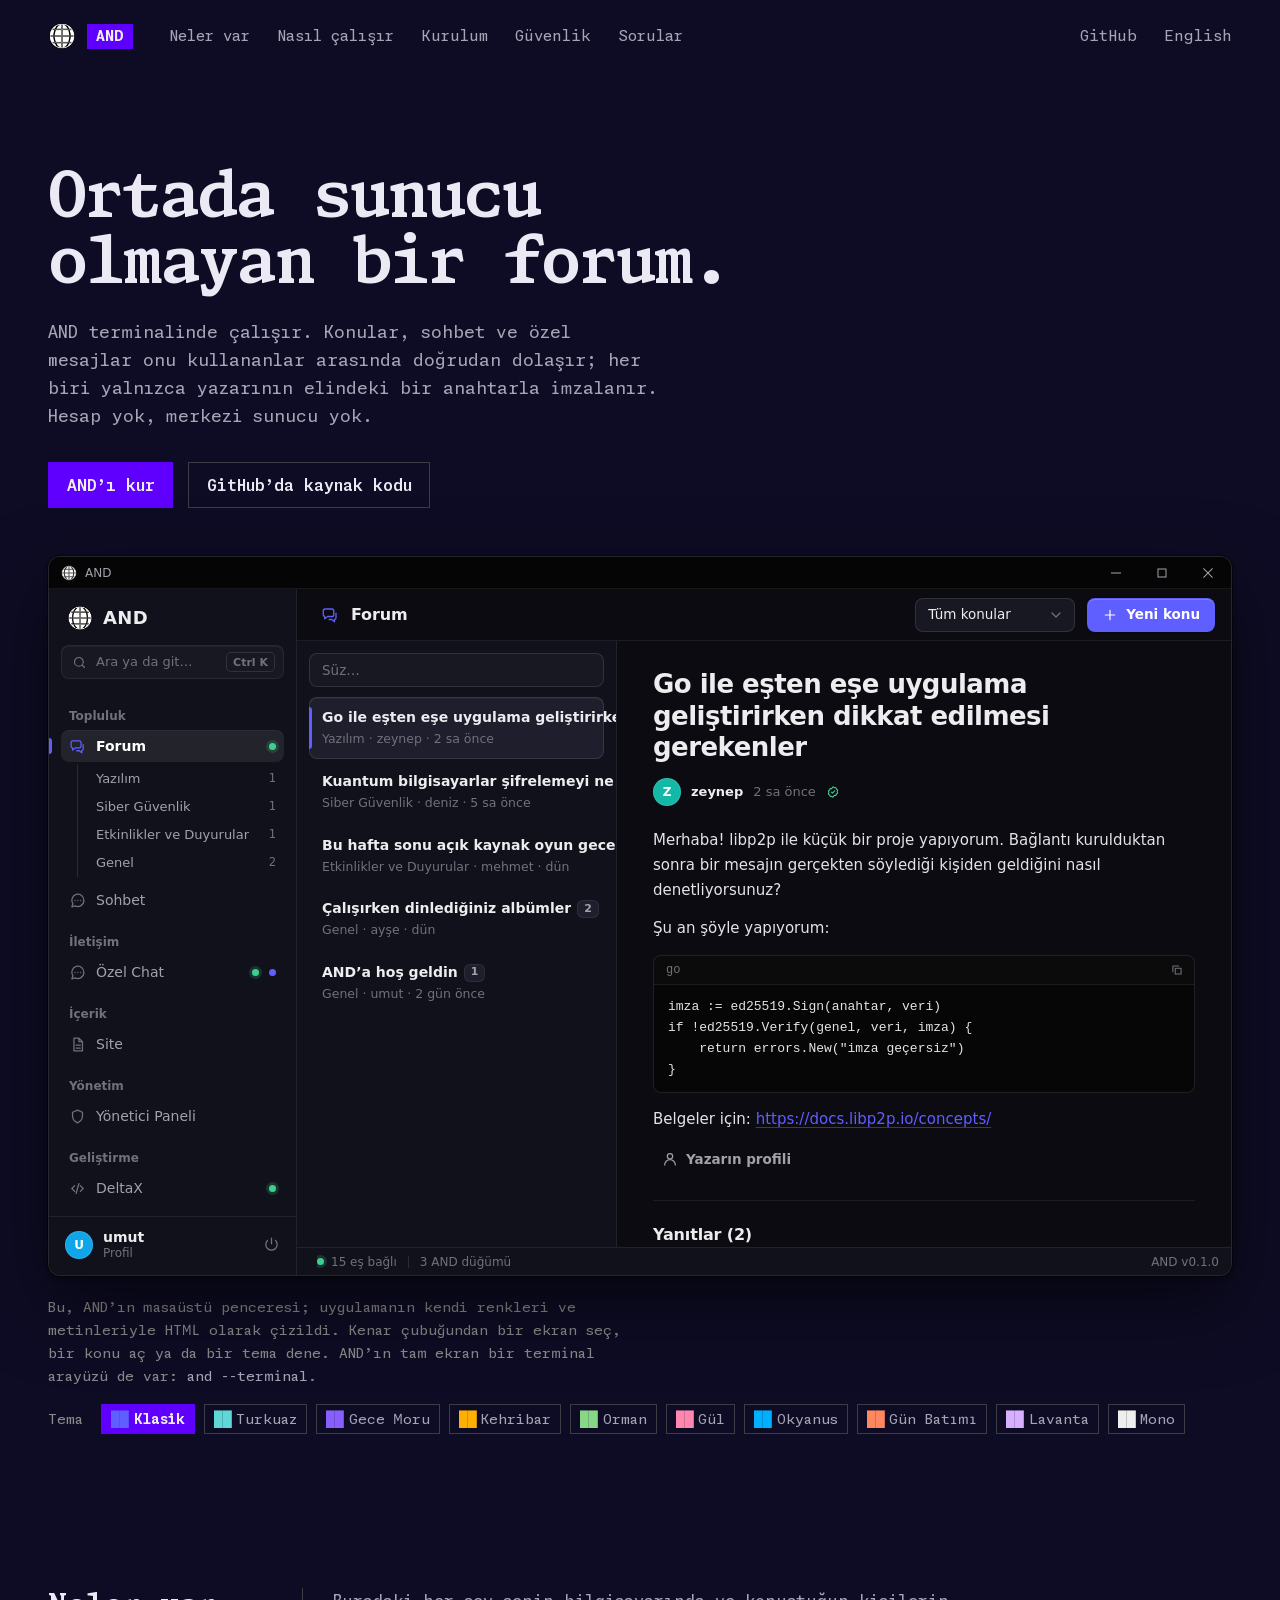
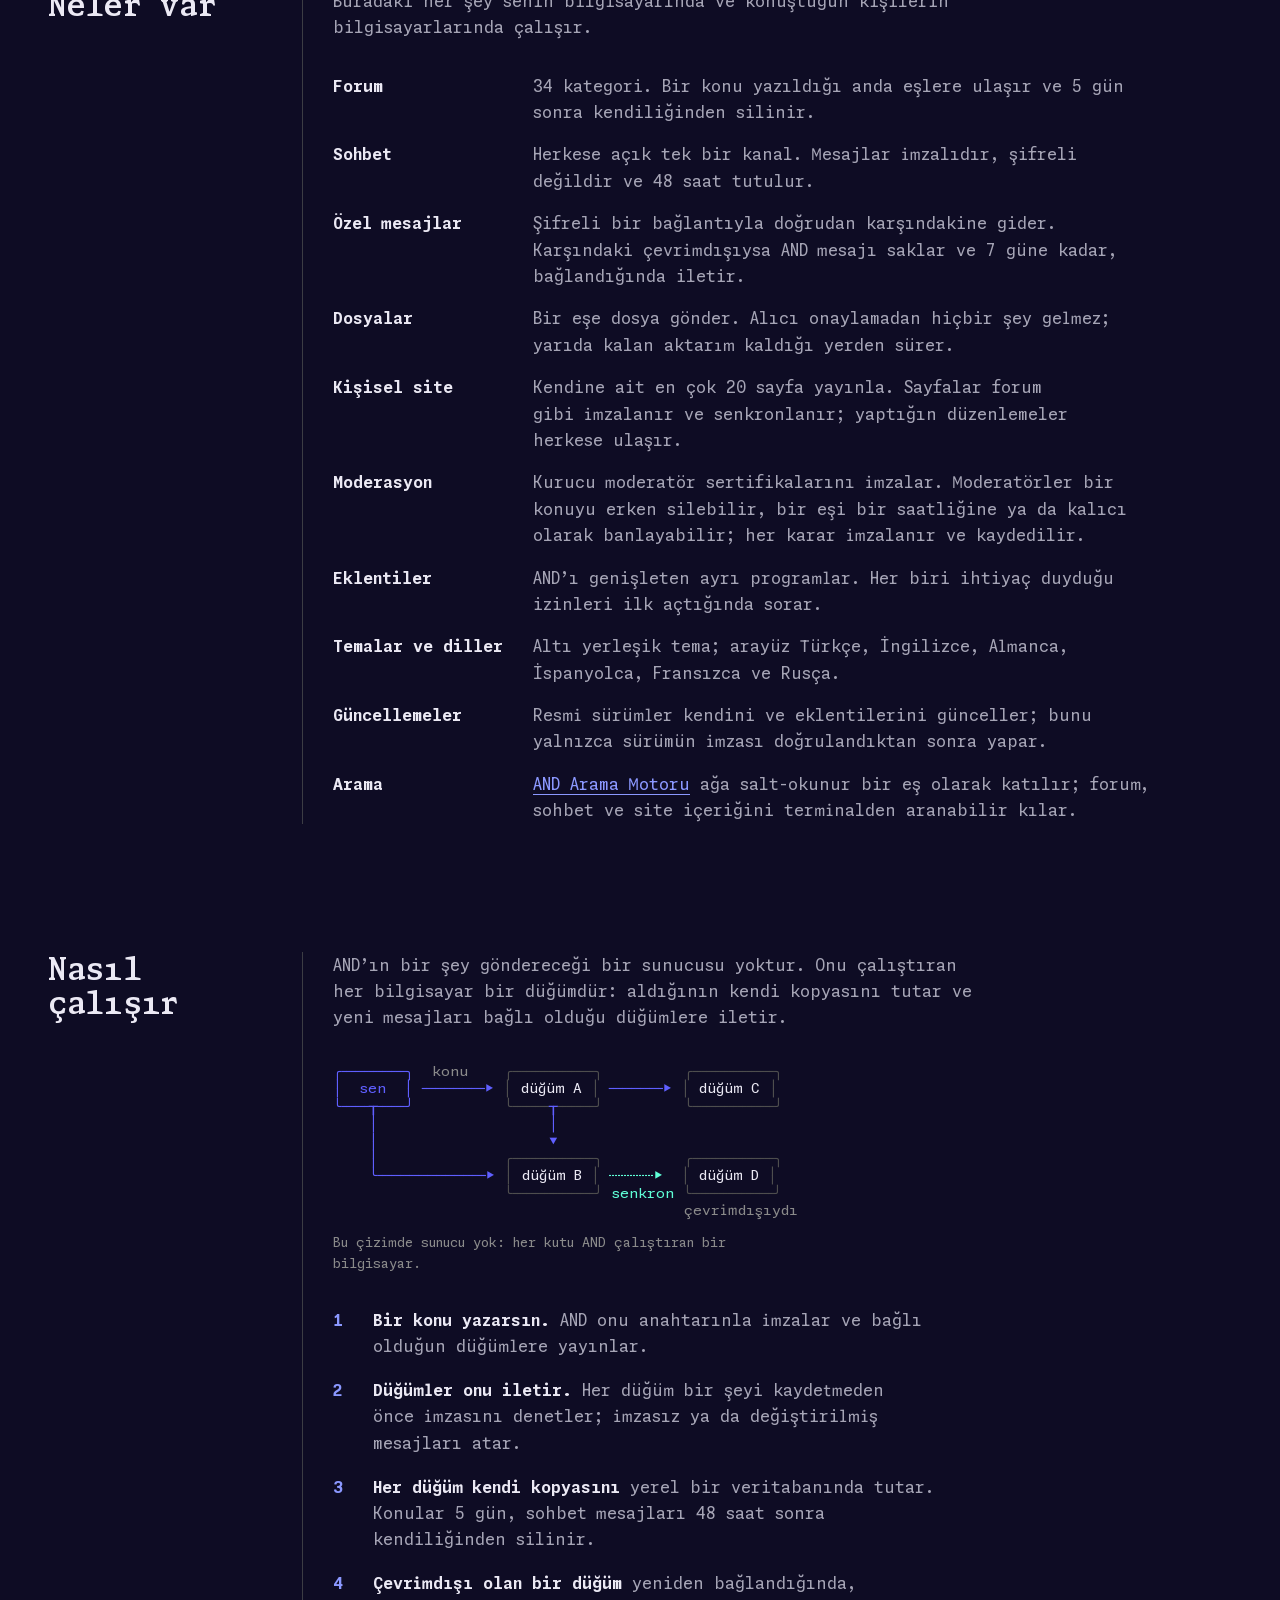
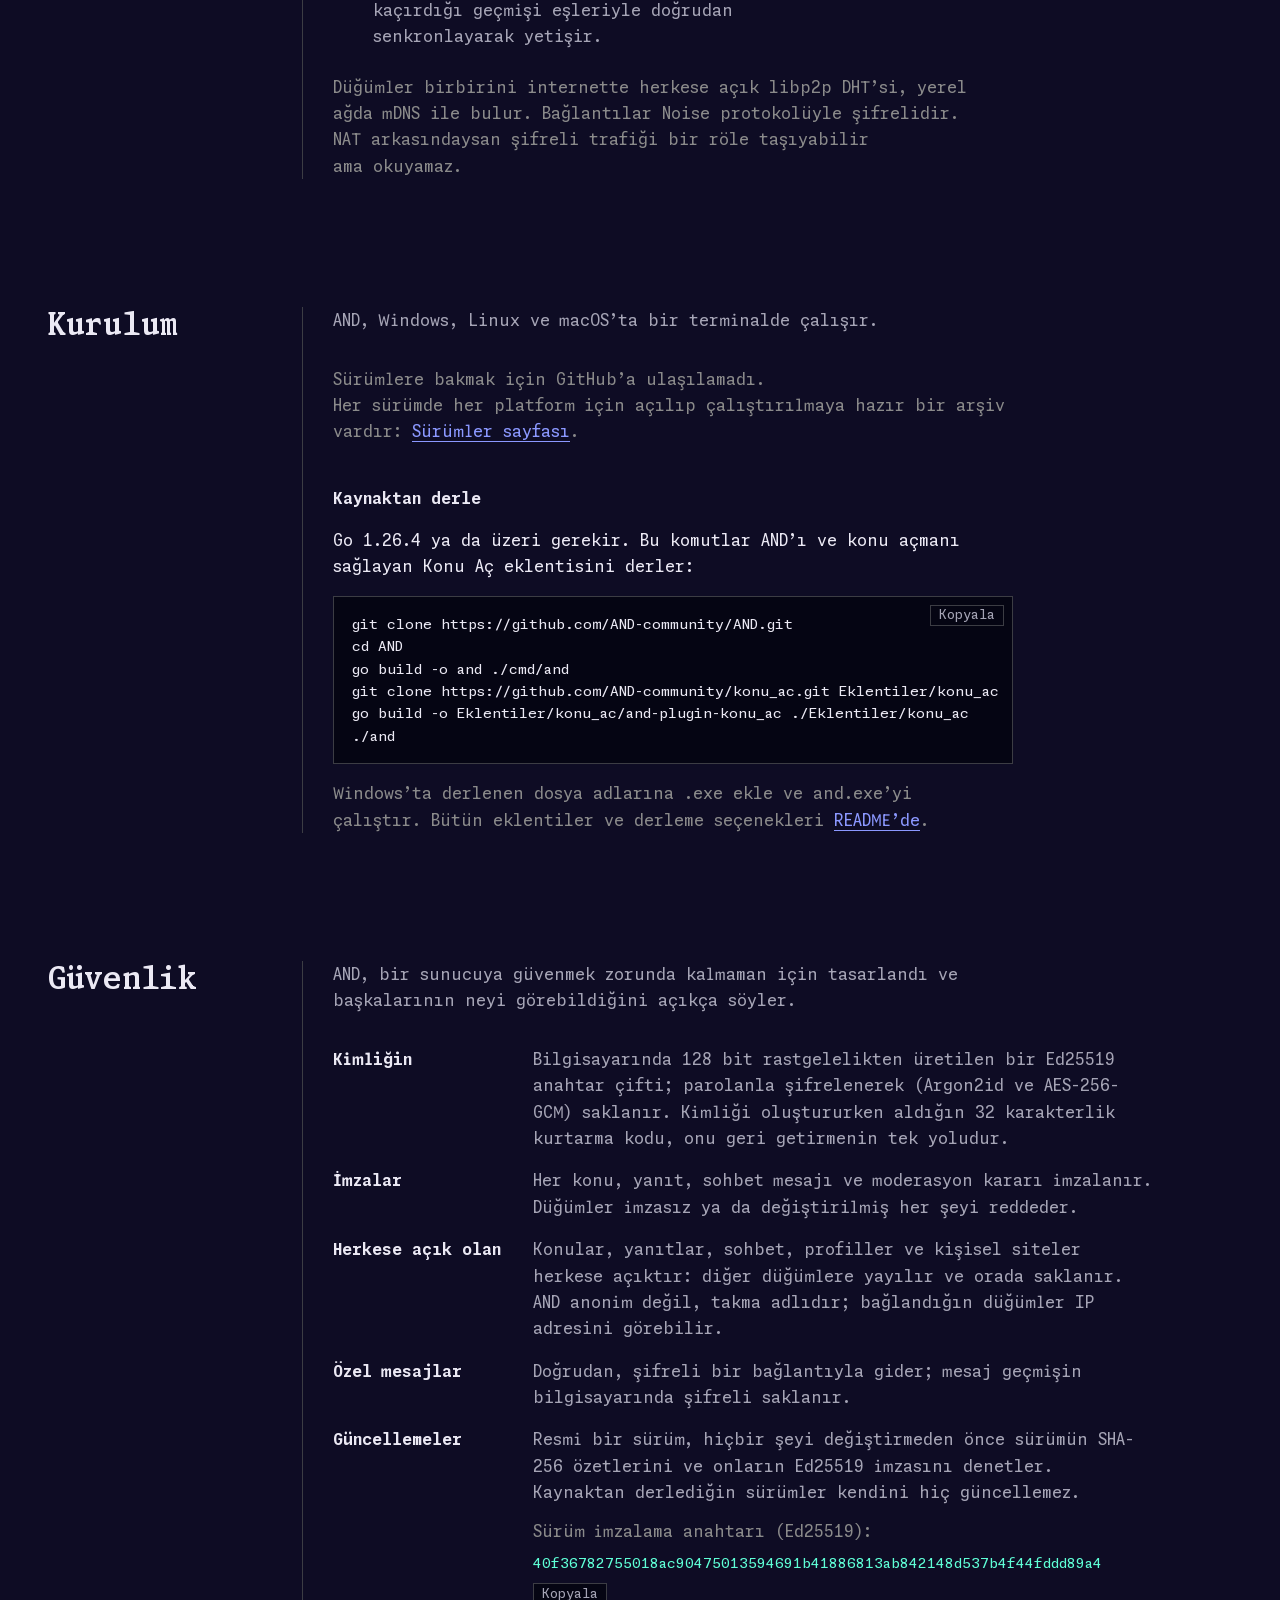
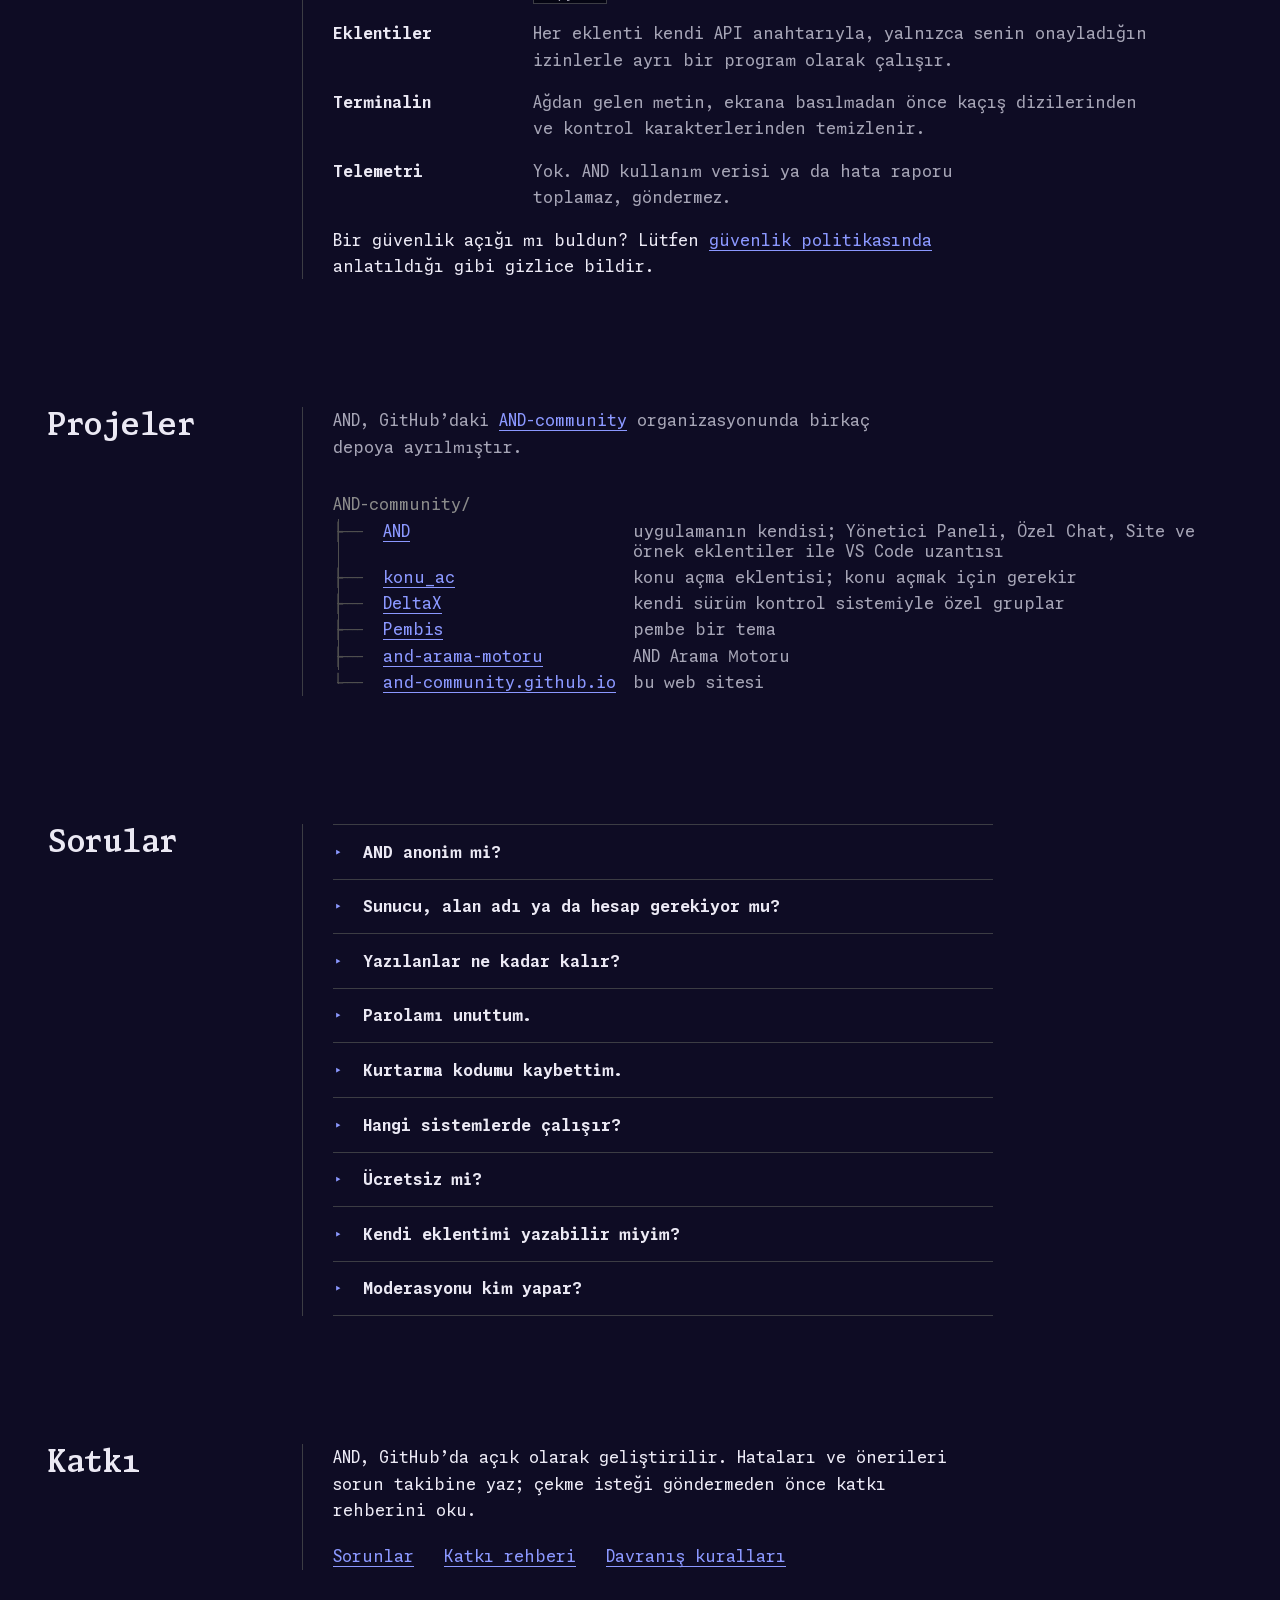
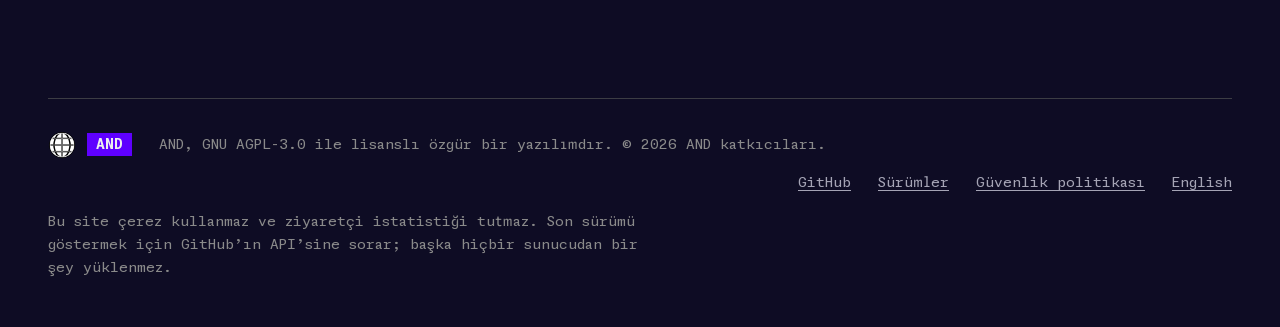
==== commit 5290c3b3: "Giriş: masaüstü kopyasında ekranlar, forum, ayarlar ve dar ekran davranışı Co-Authored-By: Claude Op" ====
--- a/tr/index.html
+++ b/tr/index.html
@@ -55,7 +55,7 @@
 <div class="p-marka"><img src="/assets/img/logo.png" width="26" height="26" alt=""><span>AND</span></div>
 <div class="p-arama" aria-hidden="true"><svg viewBox="0 0 24 24" fill="none" stroke="currentColor" stroke-width="1.8" stroke-linecap="round" stroke-linejoin="round" aria-hidden="true"><path d="M11 4a7 7 0 1 0 0 14a7 7 0 1 0 0-14zM20 20l-4-4"/></svg><span>Ara ya da git…</span><kbd>Ctrl K</kbd></div>
 <div class="p-gezinme">
-<p class="p-grup">Topluluk</p><button type="button" class="p-nav" data-ekran="forum" aria-current="page"><svg viewBox="0 0 24 24" fill="none" stroke="currentColor" stroke-width="1.8" stroke-linecap="round" stroke-linejoin="round" aria-hidden="true"><path d="M3 6.5A2.5 2.5 0 0 1 5.5 4h9A2.5 2.5 0 0 1 17 6.5v5a2.5 2.5 0 0 1-2.5 2.5H9l-4 3v-3.1a2.5 2.5 0 0 1-2-2.4zM20 9.5v6a2.5 2.5 0 0 1-2 2.45V21l-3.5-3H11"/></svg><span>Forum</span><i class="p-nokta iyi" title="çalışıyor"></i><span class="gorsel-gizli">, çalışıyor</span></button><div class="p-alt-gezinme" role="group" aria-label="Forum kategorileri"><button type="button" class="p-kat" data-kategori="yazilim"><span>Yazılım</span><span class="p-sayi">1</span></button><button type="button" class="p-kat" data-kategori="guvenlik"><span>Siber Güvenlik</span><span class="p-sayi">1</span></button><button type="button" class="p-kat" data-kategori="etkinlik"><span>Etkinlikler ve Duyurular</span><span class="p-sayi">1</span></button><button type="button" class="p-kat" data-kategori="genel"><span>Genel</span><span class="p-sayi">2</span></button></div><button type="button" class="p-nav" data-ekran="sohbet"><svg viewBox="0 0 24 24" fill="none" stroke="currentColor" stroke-width="1.8" stroke-linecap="round" stroke-linejoin="round" aria-hidden="true"><path d="M21 12a8.5 8.5 0 0 1-12.4 7.55L4 21l1.45-4.6A8.5 8.5 0 1 1 21 12zM8.5 12h.01M12.5 12h.01M16.5 12h.01"/></svg><span>Sohbet</span></button>
+<p class="p-grup">Topluluk</p><button type="button" class="p-nav" data-ekran="forum" aria-current="page"><svg viewBox="0 0 24 24" fill="none" stroke="currentColor" stroke-width="1.8" stroke-linecap="round" stroke-linejoin="round" aria-hidden="true"><path d="M3 6.5A2.5 2.5 0 0 1 5.5 4h9A2.5 2.5 0 0 1 17 6.5v5a2.5 2.5 0 0 1-2.5 2.5H9l-4 3v-3.1a2.5 2.5 0 0 1-2-2.4zM20 9.5v6a2.5 2.5 0 0 1-2 2.45V21l-3.5-3H11"/></svg><span>Forum</span><i class="p-nokta iyi" title="çalışıyor"></i><span class="gorsel-gizli">, çalışıyor</span></button><div class="p-alt-gezinme" role="group" aria-label="Forum kategorileri"><button type="button" class="p-kat" data-kategori="yazilim" aria-pressed="false"><span>Yazılım</span><span class="p-sayi">1</span></button><button type="button" class="p-kat" data-kategori="guvenlik" aria-pressed="false"><span>Siber Güvenlik</span><span class="p-sayi">1</span></button><button type="button" class="p-kat" data-kategori="etkinlik" aria-pressed="false"><span>Etkinlikler ve Duyurular</span><span class="p-sayi">1</span></button><button type="button" class="p-kat" data-kategori="genel" aria-pressed="false"><span>Genel</span><span class="p-sayi">2</span></button></div><button type="button" class="p-nav" data-ekran="sohbet"><svg viewBox="0 0 24 24" fill="none" stroke="currentColor" stroke-width="1.8" stroke-linecap="round" stroke-linejoin="round" aria-hidden="true"><path d="M21 12a8.5 8.5 0 0 1-12.4 7.55L4 21l1.45-4.6A8.5 8.5 0 1 1 21 12zM8.5 12h.01M12.5 12h.01M16.5 12h.01"/></svg><span>Sohbet</span></button>
 <p class="p-grup">İletişim</p><button type="button" class="p-nav" data-ekran="ozel_chat"><svg viewBox="0 0 24 24" fill="none" stroke="currentColor" stroke-width="1.8" stroke-linecap="round" stroke-linejoin="round" aria-hidden="true"><path d="M21 12a8.5 8.5 0 0 1-12.4 7.55L4 21l1.45-4.6A8.5 8.5 0 1 1 21 12zM8.5 12h.01M12.5 12h.01M16.5 12h.01"/></svg><span>Özel Chat</span><i class="p-nokta iyi" title="çalışıyor"></i><span class="gorsel-gizli">, çalışıyor</span><b class="p-okunmamis" aria-hidden="true"></b><span class="gorsel-gizli">, 2 okunmamış mesaj</span></button>
 <p class="p-grup">İçerik</p><button type="button" class="p-nav" data-ekran="site"><svg viewBox="0 0 24 24" fill="none" stroke="currentColor" stroke-width="1.8" stroke-linecap="round" stroke-linejoin="round" aria-hidden="true"><path d="M7 3h7l5 5v13H7zM14 3v5h5M10 13h6M10 17h6"/></svg><span>Site</span></button>
 <p class="p-grup">Yönetim</p><button type="button" class="p-nav" data-ekran="admin"><svg viewBox="0 0 24 24" fill="none" stroke="currentColor" stroke-width="1.8" stroke-linecap="round" stroke-linejoin="round" aria-hidden="true"><path d="M12 3l7 3v5c0 4.5-3 8.3-7 10-4-1.7-7-5.5-7-10V6z"/></svg><span>Yönetici Paneli</span></button>
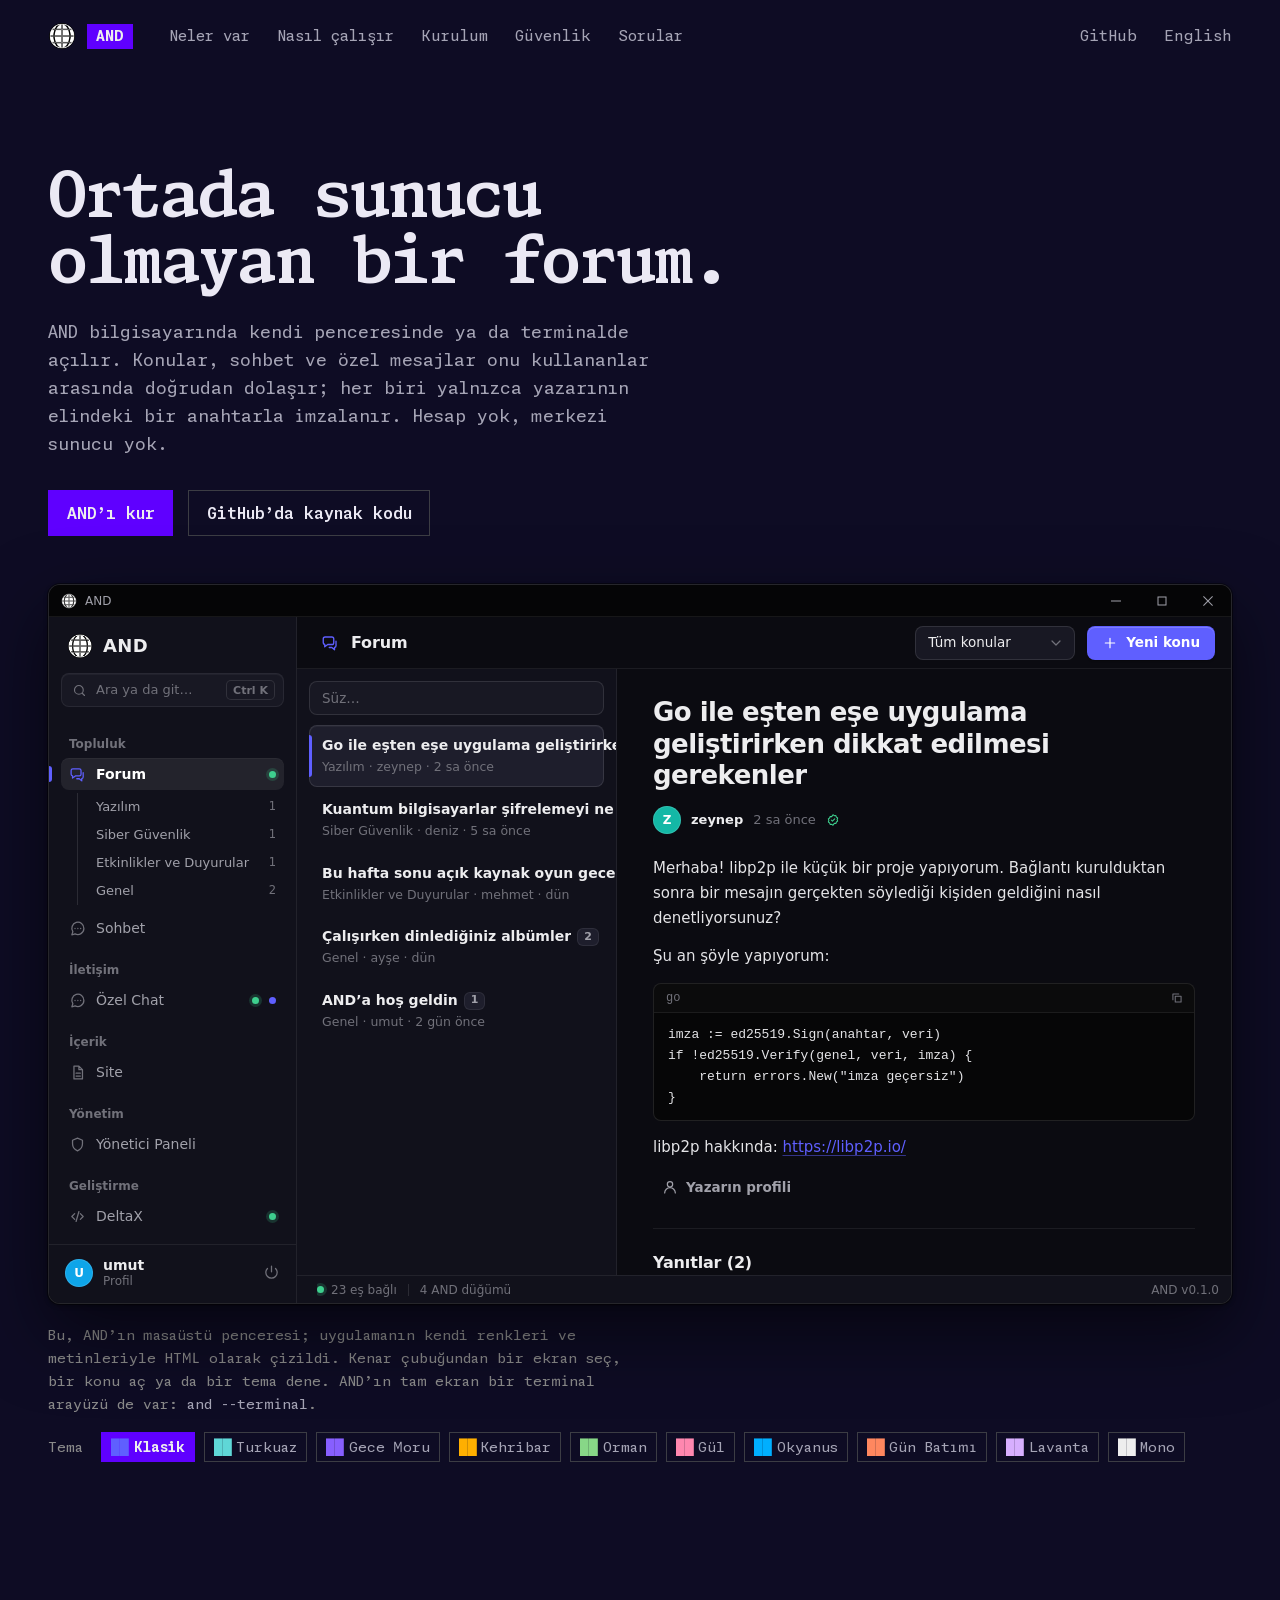
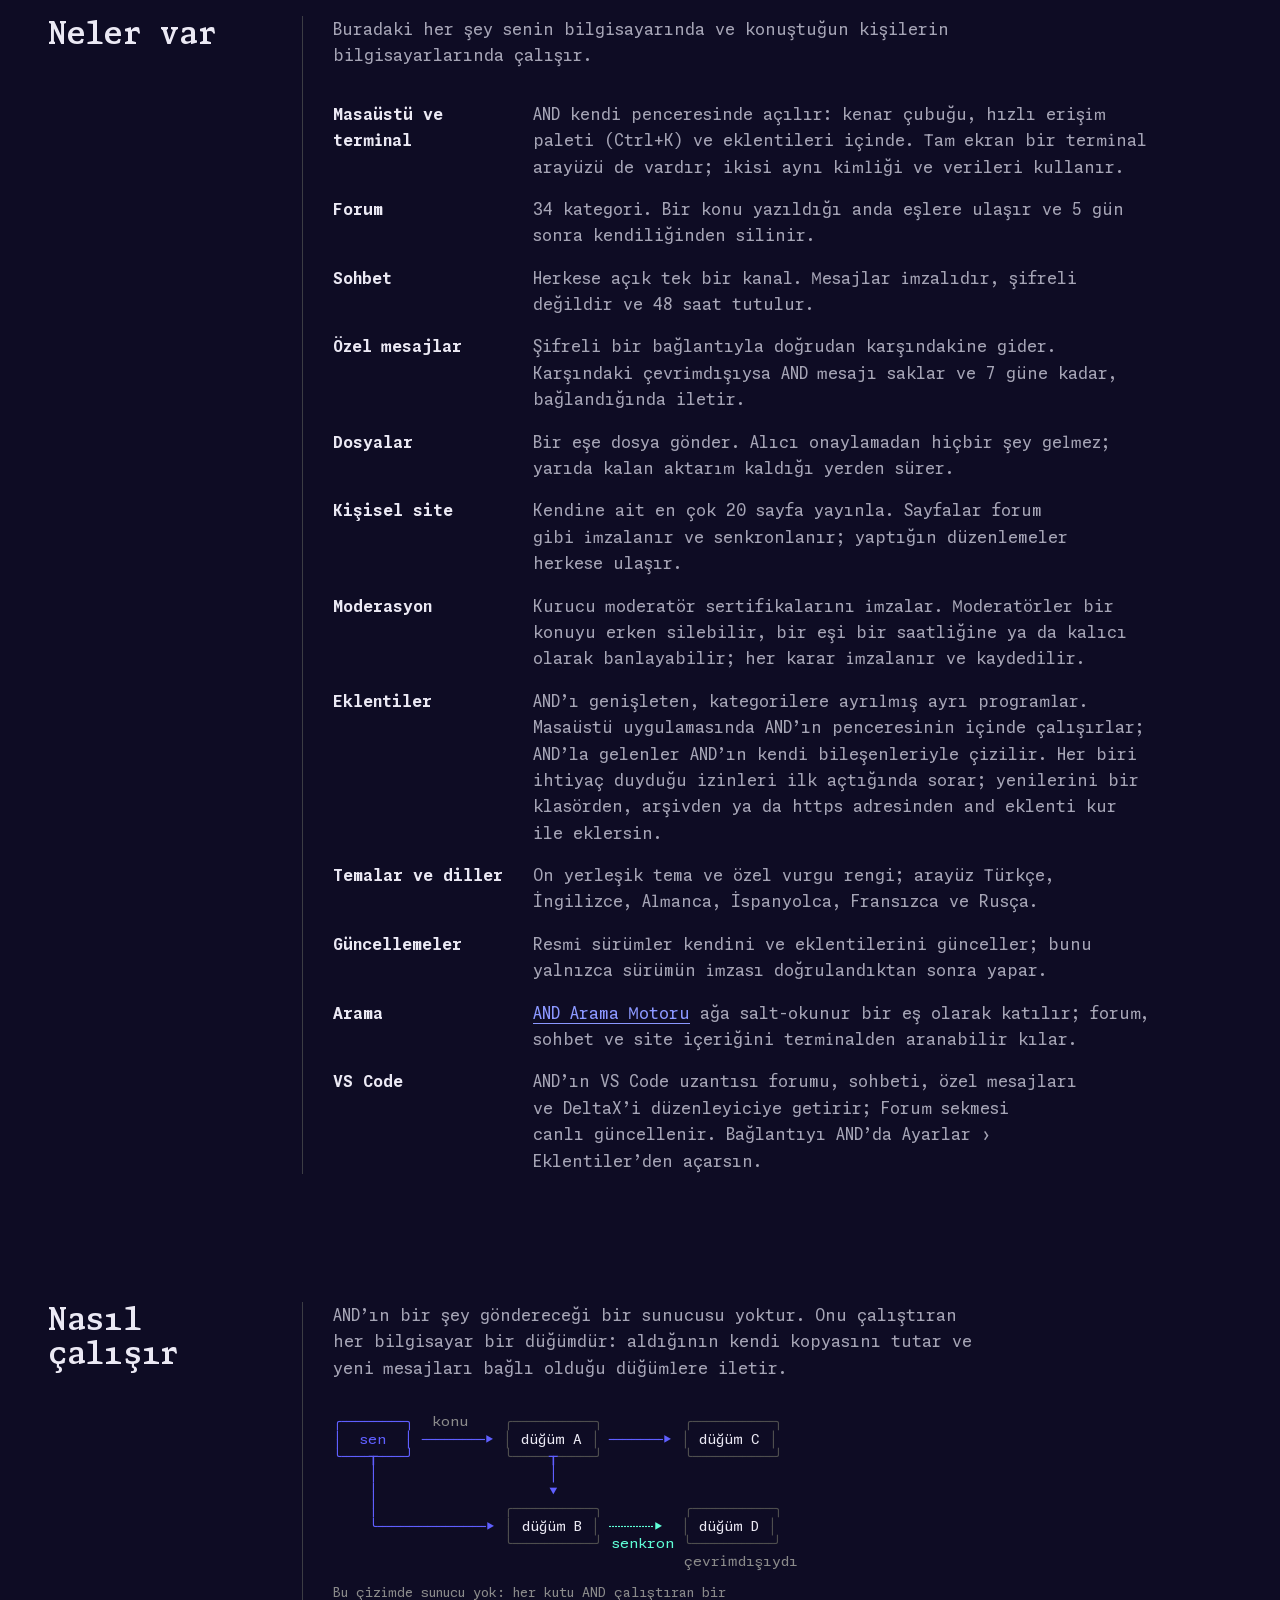
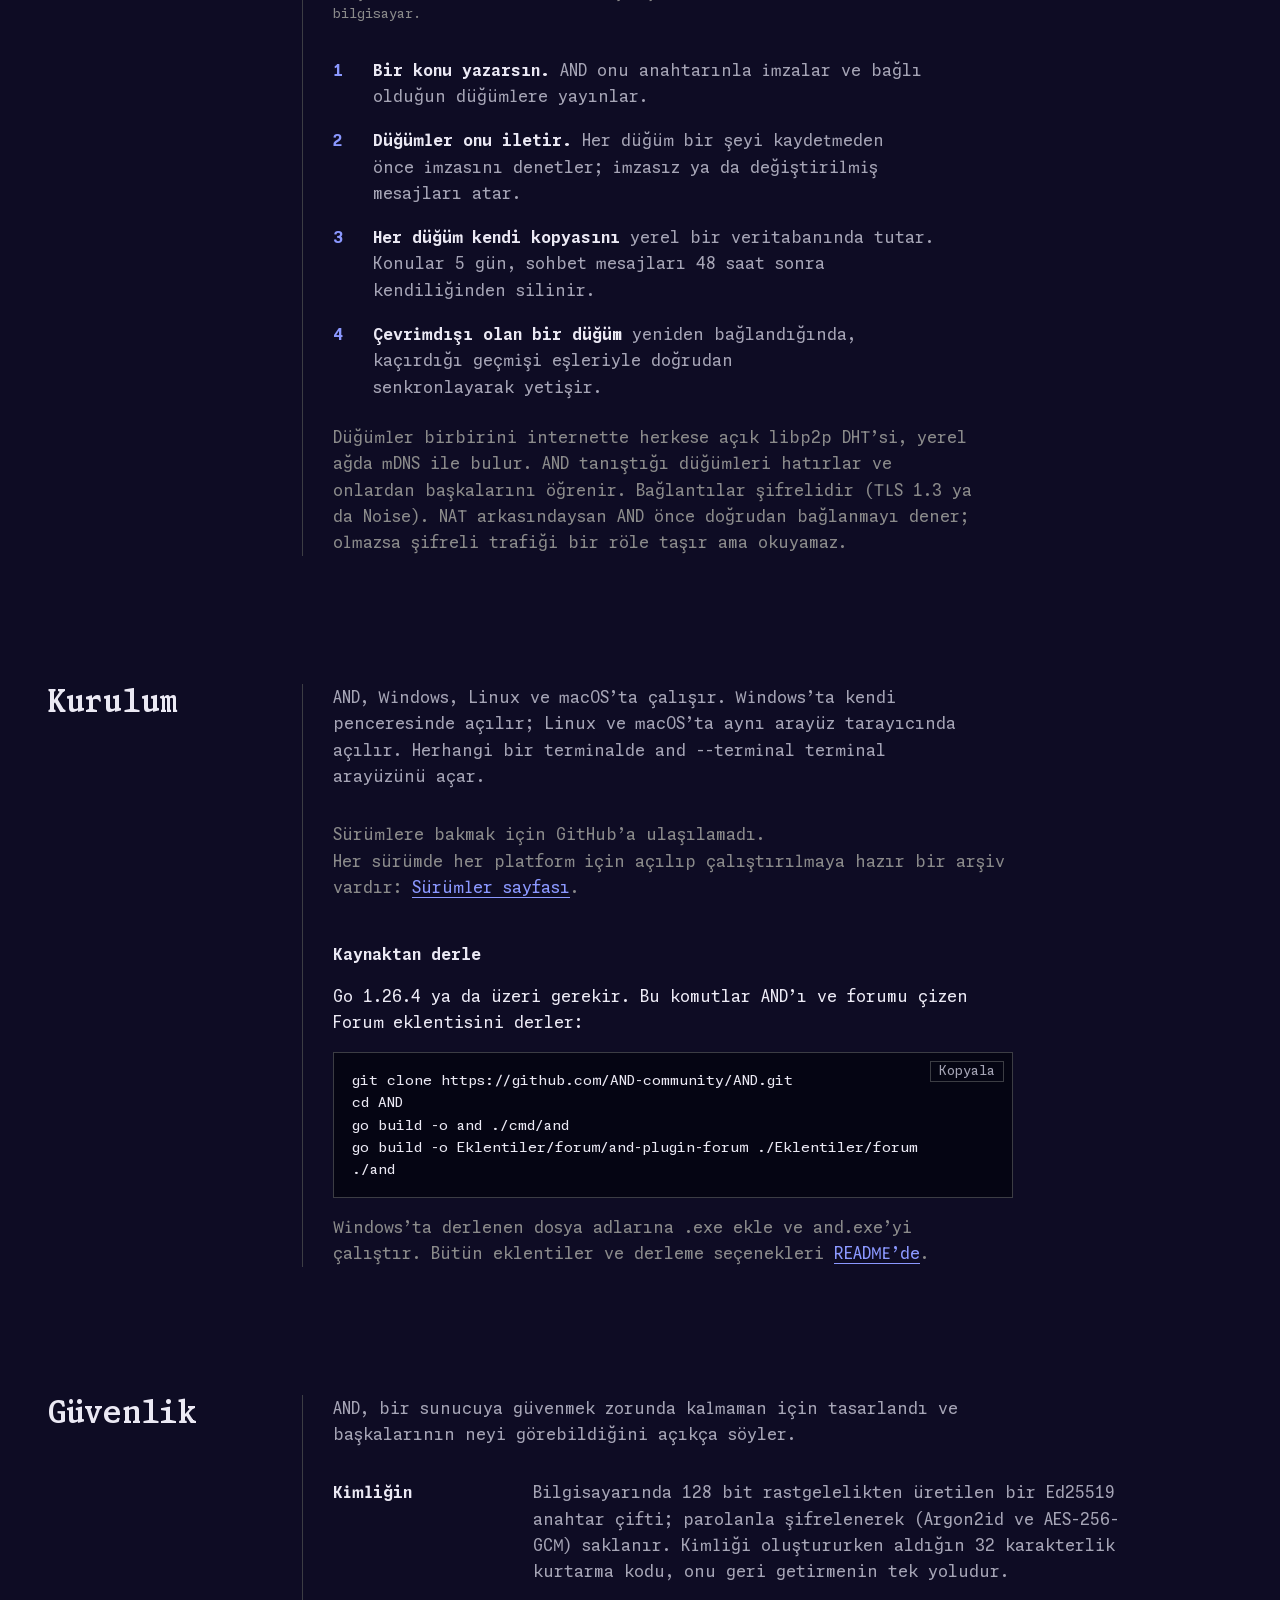
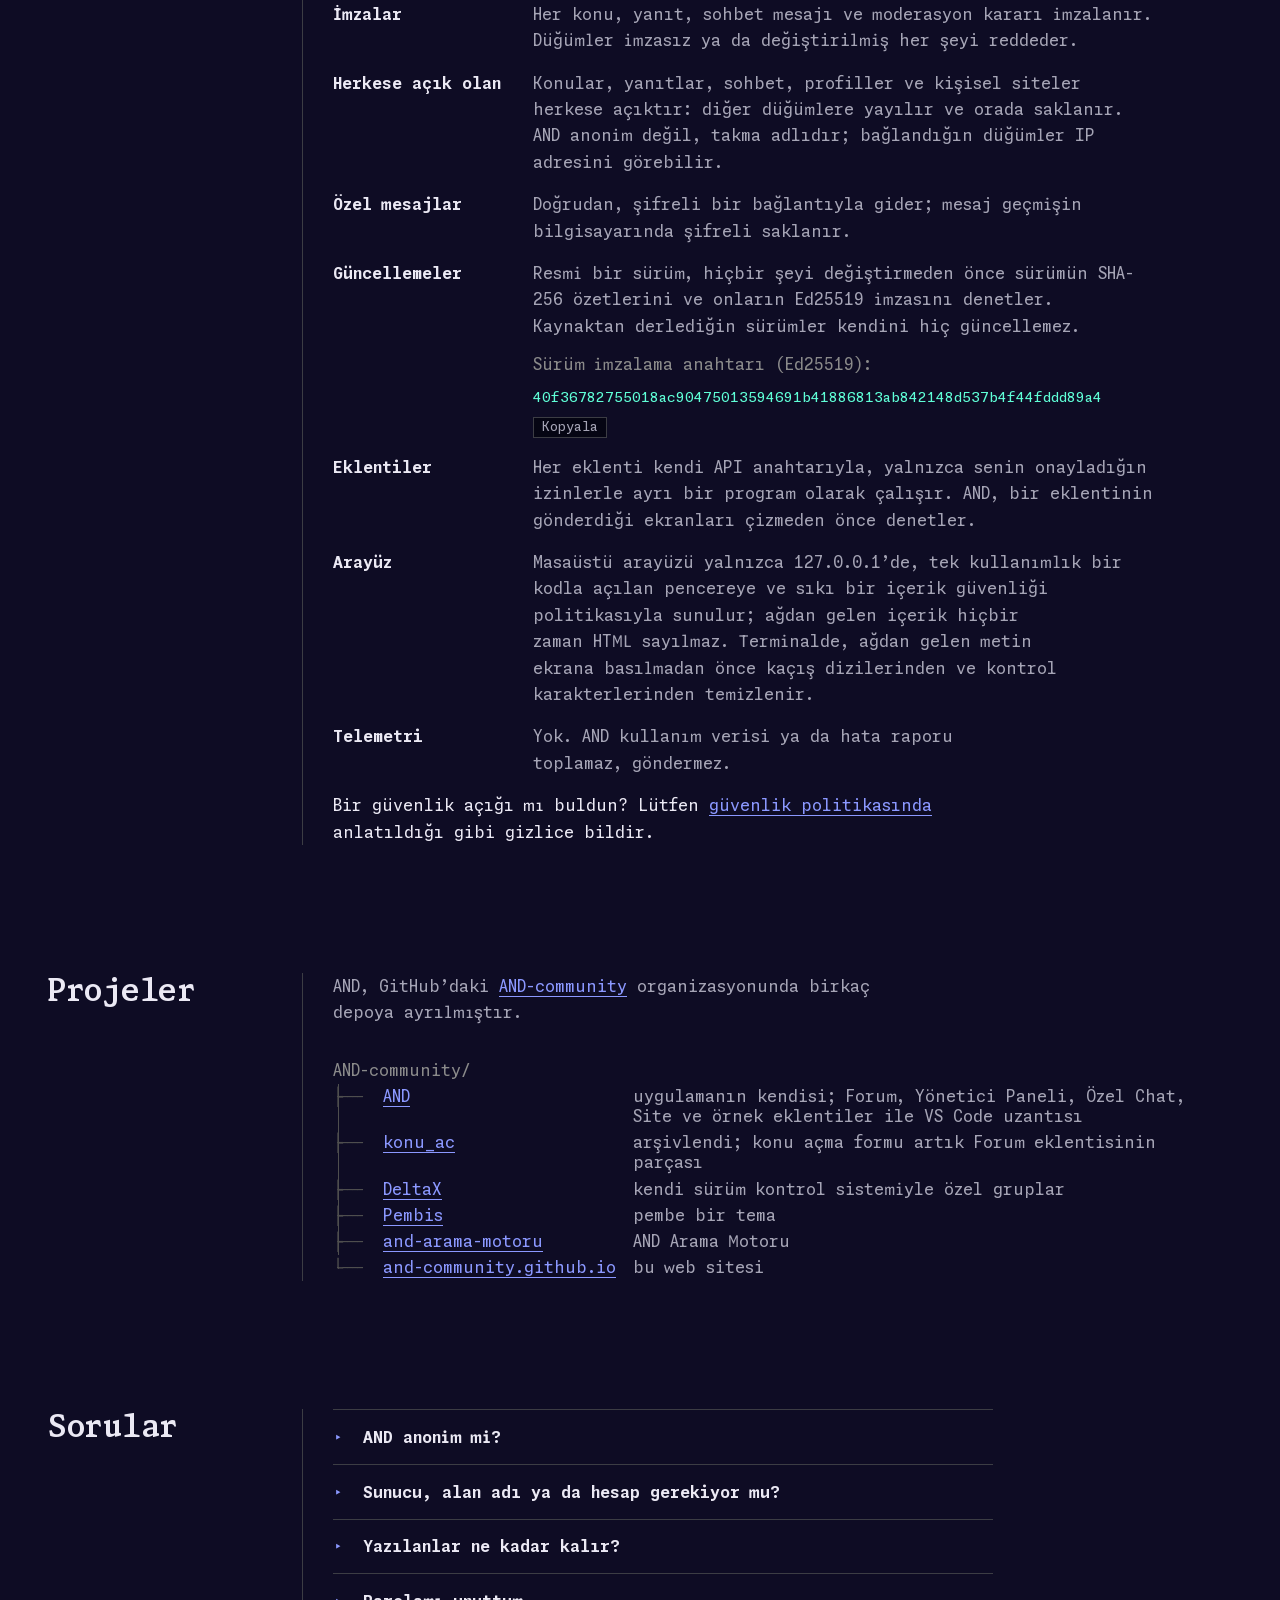
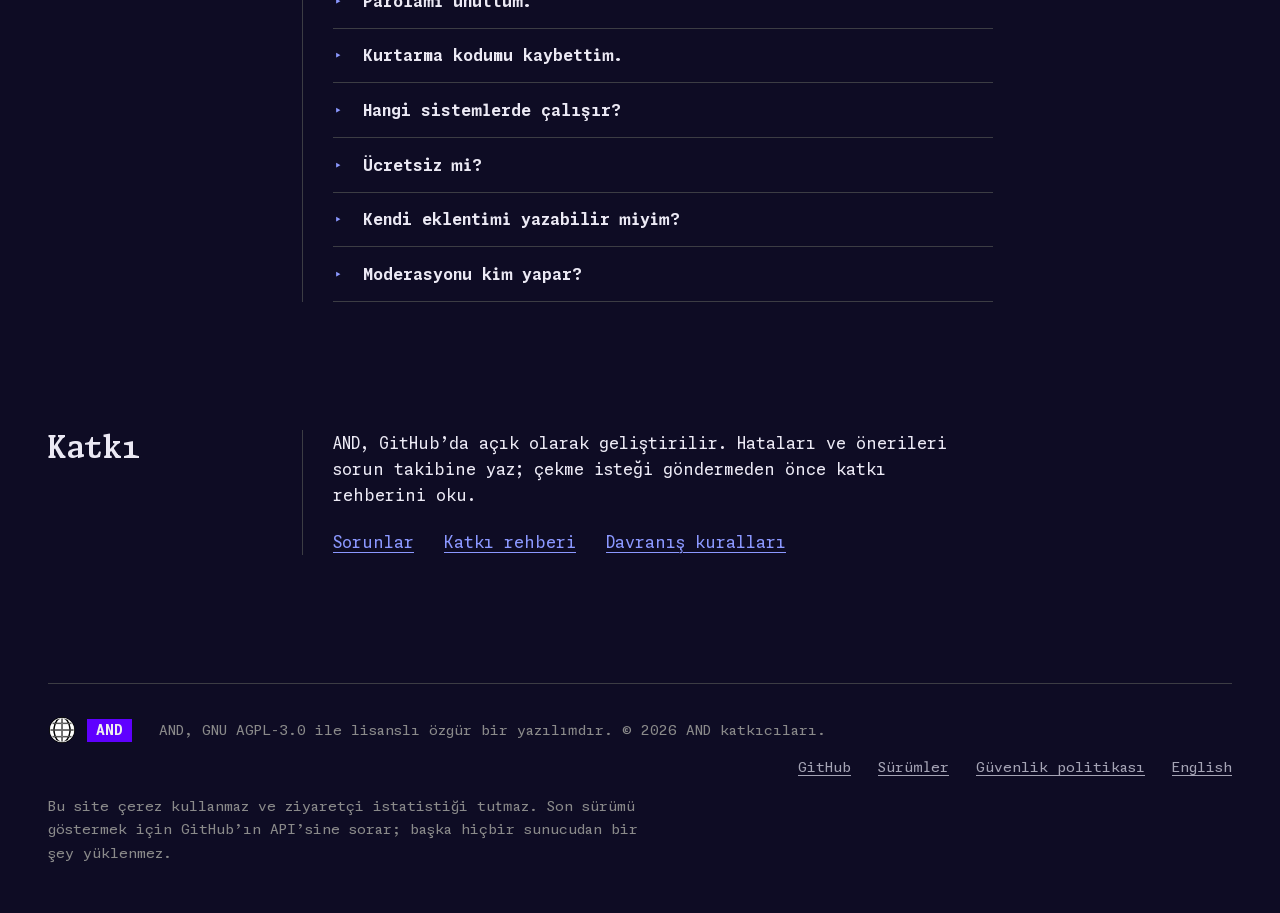
==== commit 59d38951: "Metinler: masaüstü uygulaması, forum eklentisi, pencere içi eklentiler, 10 tema ve VS Code Co-Author" ====
--- a/tr/index.html
+++ b/tr/index.html
@@ -4,7 +4,7 @@
 <meta charset="utf-8">
 <meta name="viewport" content="width=device-width, initial-scale=1">
 <title>AND: ortada sunucu olmayan bir forum</title>
-<meta name="description" content="AND, terminalde çalışan ücretsiz ve açık kaynaklı bir forum, sohbet ve kişisel site ağıdır. Eşten eşe çalışır: hesap yok, merkezi sunucu yok.">
+<meta name="description" content="AND, masaüstü uygulaması ve terminal arayüzü olan ücretsiz ve açık kaynaklı bir forum, sohbet ve kişisel site ağıdır. Eşten eşe çalışır: hesap yok, merkezi sunucu yok.">
 <link rel="canonical" href="https://and-community.github.io/tr/">
 <link rel="alternate" hreflang="en" href="https://and-community.github.io/">
 <link rel="alternate" hreflang="tr" href="https://and-community.github.io/tr/">
@@ -20,7 +20,7 @@
 <meta property="og:type" content="website">
 <meta property="og:site_name" content="AND">
 <meta property="og:title" content="AND: ortada sunucu olmayan bir forum">
-<meta property="og:description" content="AND, terminalde çalışan ücretsiz ve açık kaynaklı bir forum, sohbet ve kişisel site ağıdır. Eşten eşe çalışır: hesap yok, merkezi sunucu yok.">
+<meta property="og:description" content="AND, masaüstü uygulaması ve terminal arayüzü olan ücretsiz ve açık kaynaklı bir forum, sohbet ve kişisel site ağıdır. Eşten eşe çalışır: hesap yok, merkezi sunucu yok.">
 <meta property="og:url" content="https://and-community.github.io/tr/">
 <meta property="og:image" content="https://and-community.github.io/assets/img/og-tr.png">
 <meta property="og:image:width" content="1200">
@@ -31,7 +31,7 @@
 <meta name="twitter:card" content="summary_large_image">
 <script>try{var t=localStorage.getItem("and-tema");if(/^(klasik|turkuaz|gece-moru|kehribar|orman|gul|okyanus|gun-batimi|lavanta|mono)$/.test(t))document.documentElement.dataset.tema=t}catch(e){}</script>
 <script src="/assets/js/site.js" defer></script>
-<script type="application/ld+json">{"@context":"https://schema.org","@type":"SoftwareApplication","name":"AND","description":"AND, terminalde çalışan ücretsiz ve açık kaynaklı bir forum, sohbet ve kişisel site ağıdır. Eşten eşe çalışır: hesap yok, merkezi sunucu yok.","url":"https://and-community.github.io/tr/","applicationCategory":"CommunicationApplication","operatingSystem":"Windows, Linux, macOS","softwareVersion":"v0.1.0","license":"https://www.gnu.org/licenses/agpl-3.0.html","isAccessibleForFree":true,"offers":{"@type":"Offer","price":"0","priceCurrency":"USD"},"downloadUrl":"https://github.com/AND-community/AND/releases","sameAs":["https://github.com/AND-community/AND"],"inLanguage":"tr"}</script>
+<script type="application/ld+json">{"@context":"https://schema.org","@type":"SoftwareApplication","name":"AND","description":"AND, masaüstü uygulaması ve terminal arayüzü olan ücretsiz ve açık kaynaklı bir forum, sohbet ve kişisel site ağıdır. Eşten eşe çalışır: hesap yok, merkezi sunucu yok.","url":"https://and-community.github.io/tr/","applicationCategory":"CommunicationApplication","operatingSystem":"Windows, Linux, macOS","softwareVersion":"v0.1.0","license":"https://www.gnu.org/licenses/agpl-3.0.html","isAccessibleForFree":true,"offers":{"@type":"Offer","price":"0","priceCurrency":"USD"},"downloadUrl":"https://github.com/AND-community/AND/releases","sameAs":["https://github.com/AND-community/AND"],"inLanguage":"tr"}</script>
 </head>
 <body>
 <a class="atla" href="#icerik">İçeriğe geç</a>
@@ -43,7 +43,7 @@
 <main id="icerik">
 <section class="giris sayfa" aria-labelledby="giris-baslik">
 <h1 id="giris-baslik">Ortada sunucu olmayan bir forum.</h1>
-<p class="ozet">AND terminalinde çalışır. Konular, sohbet ve özel mesajlar onu kullananlar arasında doğrudan dolaşır; her biri yalnızca yazarının elindeki bir anahtarla imzalanır. Hesap yok, merkezi sunucu yok.</p>
+<p class="ozet">AND bilgisayarında kendi penceresinde ya da terminalde açılır. Konular, sohbet ve özel mesajlar onu kullananlar arasında doğrudan dolaşır; her biri yalnızca yazarının elindeki bir anahtarla imzalanır. Hesap yok, merkezi sunucu yok.</p>
 <p class="eylemler"><a class="dugme dugme-dolu" href="#kurulum">AND’ı kur</a><a class="dugme" href="https://github.com/AND-community/AND">GitHub’da kaynak kodu</a></p>
 </section>
 <section class="ekran sayfa" aria-labelledby="ekran-baslik">
@@ -71,7 +71,7 @@
 <div class="p-metin"><p>Merhaba! libp2p ile küçük bir proje yapıyorum. Bağlantı kurulduktan sonra bir mesajın gerçekten söylediği kişiden geldiğini nasıl denetliyorsunuz?</p><p>Şu an şöyle yapıyorum:</p><div class="p-kod"><div class="p-kod-ust"><span>go</span><svg viewBox="0 0 24 24" fill="none" stroke="currentColor" stroke-width="1.8" stroke-linecap="round" stroke-linejoin="round" aria-hidden="true"><path d="M9 9h10v10H9zM5 15V5h10"/></svg></div><pre><code>imza := ed25519.Sign(anahtar, veri)
 if !ed25519.Verify(genel, veri, imza) {
     return errors.New(&quot;imza geçersiz&quot;)
-}</code></pre></div><p>Belgeler için: <a href="https://docs.libp2p.io/concepts/">https://docs.libp2p.io/concepts/</a></p></div>
+}</code></pre></div><p>libp2p hakkında: <a href="https://libp2p.io/">https://libp2p.io/</a></p></div>
 <span class="p-dugme hayalet" aria-hidden="true"><svg viewBox="0 0 24 24" fill="none" stroke="currentColor" stroke-width="1.8" stroke-linecap="round" stroke-linejoin="round" aria-hidden="true"><path d="M12 12a4 4 0 1 0 0-8a4 4 0 1 0 0 8zM4 21a8 8 0 0 1 16 0"/></svg>Yazarın profili</span>
 <h5>Yanıtlar (2)</h5><ol class="p-izlek"><li class="p-yanit"><span class="p-avatar kucuk" style="background:#f97316" aria-hidden="true">M</span><div><div class="p-yazar"><span class="p-ad">mehmet</span><span class="p-soluk">1 sa önce</span><span class="p-imza" title="imzalı"><svg viewBox="0 0 24 24" fill="none" stroke="currentColor" stroke-width="1.8" stroke-linecap="round" stroke-linejoin="round" aria-hidden="true"><path d="M12 3l2.2 1.6 2.7-.2.9 2.6 2.2 1.6-.9 2.6.9 2.6-2.2 1.6-.9 2.6-2.7-.2L12 21l-2.2-1.6-2.7.2-.9-2.6-2.2-1.6.9-2.6-.9-2.6 2.2-1.6.9-2.6 2.7.2zM9 12l2 2 4-4"/></svg><span class="gorsel-gizli">imzalı</span></span></div><p>Ben de aynı yöntemi kullanıyorum. Mesaj kimliğini imzalı içerikten türetmek tekrarlanan mesajları da ayıklıyor.</p></div></li><li class="p-yanit"><span class="p-avatar kucuk" style="background:#8b5cf6" aria-hidden="true">D</span><div><div class="p-yazar"><span class="p-ad">deniz</span><span class="p-soluk">40 dk önce</span><span class="p-imza" title="imzalı"><svg viewBox="0 0 24 24" fill="none" stroke="currentColor" stroke-width="1.8" stroke-linecap="round" stroke-linejoin="round" aria-hidden="true"><path d="M12 3l2.2 1.6 2.7-.2.9 2.6 2.2 1.6-.9 2.6.9 2.6-2.2 1.6-.9 2.6-2.7-.2L12 21l-2.2-1.6-2.7.2-.9-2.6-2.2-1.6.9-2.6-.9-2.6 2.2-1.6.9-2.6 2.7.2zM9 12l2 2 4-4"/></svg><span class="gorsel-gizli">imzalı</span></span></div><p>Bağlantı başına bir oturum anahtarına da bakmaya değer.</p></div></li></ol>
 </article><article class="p-okuma" data-konu-icerik="2" hidden>
@@ -126,7 +126,7 @@
 <h2 id="neler-var-baslik">Neler var</h2>
 <div class="bolum-icerik">
 <p class="giris-metni">Buradaki her şey senin bilgisayarında ve konuştuğun kişilerin bilgisayarlarında çalışır.</p>
-<dl class="kv"><dt>Forum</dt><dd>34 kategori. Bir konu yazıldığı anda eşlere ulaşır ve 5 gün sonra kendiliğinden silinir.</dd><dt>Sohbet</dt><dd>Herkese açık tek bir kanal. Mesajlar imzalıdır, şifreli değildir ve 48 saat tutulur.</dd><dt>Özel mesajlar</dt><dd>Şifreli bir bağlantıyla doğrudan karşındakine gider. Karşındaki çevrimdışıysa AND mesajı saklar ve 7 güne kadar, bağlandığında iletir.</dd><dt>Dosyalar</dt><dd>Bir eşe dosya gönder. Alıcı onaylamadan hiçbir şey gelmez; yarıda kalan aktarım kaldığı yerden sürer.</dd><dt>Kişisel site</dt><dd>Kendine ait en çok 20 sayfa yayınla. Sayfalar forum gibi imzalanır ve senkronlanır; yaptığın düzenlemeler herkese ulaşır.</dd><dt>Moderasyon</dt><dd>Kurucu moderatör sertifikalarını imzalar. Moderatörler bir konuyu erken silebilir, bir eşi bir saatliğine ya da kalıcı olarak banlayabilir; her karar imzalanır ve kaydedilir.</dd><dt>Eklentiler</dt><dd>AND’ı genişleten ayrı programlar. Her biri ihtiyaç duyduğu izinleri ilk açtığında sorar.</dd><dt>Temalar ve diller</dt><dd>Altı yerleşik tema; arayüz Türkçe, İngilizce, Almanca, İspanyolca, Fransızca ve Rusça.</dd><dt>Güncellemeler</dt><dd>Resmi sürümler kendini ve eklentilerini günceller; bunu yalnızca sürümün imzası doğrulandıktan sonra yapar.</dd><dt>Arama</dt><dd><a href="https://github.com/AND-community/and-arama-motoru">AND Arama Motoru</a> ağa salt-okunur bir eş olarak katılır; forum, sohbet ve site içeriğini terminalden aranabilir kılar.</dd></dl>
+<dl class="kv"><dt>Masaüstü ve terminal</dt><dd>AND kendi penceresinde açılır: kenar çubuğu, hızlı erişim paleti (Ctrl+K) ve eklentileri içinde. Tam ekran bir terminal arayüzü de vardır; ikisi aynı kimliği ve verileri kullanır.</dd><dt>Forum</dt><dd>34 kategori. Bir konu yazıldığı anda eşlere ulaşır ve 5 gün sonra kendiliğinden silinir.</dd><dt>Sohbet</dt><dd>Herkese açık tek bir kanal. Mesajlar imzalıdır, şifreli değildir ve 48 saat tutulur.</dd><dt>Özel mesajlar</dt><dd>Şifreli bir bağlantıyla doğrudan karşındakine gider. Karşındaki çevrimdışıysa AND mesajı saklar ve 7 güne kadar, bağlandığında iletir.</dd><dt>Dosyalar</dt><dd>Bir eşe dosya gönder. Alıcı onaylamadan hiçbir şey gelmez; yarıda kalan aktarım kaldığı yerden sürer.</dd><dt>Kişisel site</dt><dd>Kendine ait en çok 20 sayfa yayınla. Sayfalar forum gibi imzalanır ve senkronlanır; yaptığın düzenlemeler herkese ulaşır.</dd><dt>Moderasyon</dt><dd>Kurucu moderatör sertifikalarını imzalar. Moderatörler bir konuyu erken silebilir, bir eşi bir saatliğine ya da kalıcı olarak banlayabilir; her karar imzalanır ve kaydedilir.</dd><dt>Eklentiler</dt><dd>AND’ı genişleten, kategorilere ayrılmış ayrı programlar. Masaüstü uygulamasında AND’ın penceresinin içinde çalışırlar; AND’la gelenler AND’ın kendi bileşenleriyle çizilir. Her biri ihtiyaç duyduğu izinleri ilk açtığında sorar; yenilerini bir klasörden, arşivden ya da https adresinden and eklenti kur ile eklersin.</dd><dt>Temalar ve diller</dt><dd>On yerleşik tema ve özel vurgu rengi; arayüz Türkçe, İngilizce, Almanca, İspanyolca, Fransızca ve Rusça.</dd><dt>Güncellemeler</dt><dd>Resmi sürümler kendini ve eklentilerini günceller; bunu yalnızca sürümün imzası doğrulandıktan sonra yapar.</dd><dt>Arama</dt><dd><a href="https://github.com/AND-community/and-arama-motoru">AND Arama Motoru</a> ağa salt-okunur bir eş olarak katılır; forum, sohbet ve site içeriğini terminalden aranabilir kılar.</dd><dt>VS Code</dt><dd>AND’ın VS Code uzantısı forumu, sohbeti, özel mesajları ve DeltaX’i düzenleyiciye getirir; Forum sekmesi canlı güncellenir. Bağlantıyı AND’da Ayarlar › Eklentiler’den açarsın.</dd></dl>
 </div>
 </section>
 <section class="bolum" id="nasil-calisir" aria-labelledby="nasil-calisir-baslik">
@@ -143,21 +143,20 @@
                    <span class="s">╰─────────╯</span><span class="n"> senkron </span><span class="s">╰─────────╯</span>
                                        <span class="m">çevrimdışıydı</span></pre><figcaption>Bu çizimde sunucu yok: her kutu AND çalıştıran bir bilgisayar.</figcaption></figure>
 <ol class="adimlar"><li><strong>Bir konu yazarsın.</strong> AND onu anahtarınla imzalar ve bağlı olduğun düğümlere yayınlar.</li><li><strong>Düğümler onu iletir.</strong> Her düğüm bir şeyi kaydetmeden önce imzasını denetler; imzasız ya da değiştirilmiş mesajları atar.</li><li><strong>Her düğüm kendi kopyasını</strong> yerel bir veritabanında tutar. Konular 5 gün, sohbet mesajları 48 saat sonra kendiliğinden silinir.</li><li><strong>Çevrimdışı olan bir düğüm</strong> yeniden bağlandığında, kaçırdığı geçmişi eşleriyle doğrudan senkronlayarak yetişir.</li></ol>
-<p class="soluk">Düğümler birbirini internette herkese açık libp2p DHT’si, yerel ağda mDNS ile bulur. Bağlantılar Noise protokolüyle şifrelidir. NAT arkasındaysan şifreli trafiği bir röle taşıyabilir ama okuyamaz.</p>
+<p class="soluk">Düğümler birbirini internette herkese açık libp2p DHT’si, yerel ağda mDNS ile bulur. AND tanıştığı düğümleri hatırlar ve onlardan başkalarını öğrenir. Bağlantılar şifrelidir (TLS 1.3 ya da Noise). NAT arkasındaysan AND önce doğrudan bağlanmayı dener; olmazsa şifreli trafiği bir röle taşır ama okuyamaz.</p>
 </div>
 </section>
 <section class="bolum" id="kurulum" aria-labelledby="kurulum-baslik">
 <h2 id="kurulum-baslik">Kurulum</h2>
 <div class="bolum-icerik">
-<p class="giris-metni">AND, Windows, Linux ve macOS’ta bir terminalde çalışır.</p>
+<p class="giris-metni">AND, Windows, Linux ve macOS’ta çalışır. Windows’ta kendi penceresinde açılır; Linux ve macOS’ta aynı arayüz tarayıcında açılır. Herhangi bir terminalde and --terminal terminal arayüzünü açar.</p>
 <div class="indir" data-indir><p class="indir-durum">Her sürümde her platform için açılıp çalıştırılmaya hazır bir arşiv vardır: <a href="https://github.com/AND-community/AND/releases">Sürümler sayfası</a>.</p></div>
 <h3>Kaynaktan derle</h3>
-<p>Go 1.26.4 ya da üzeri gerekir. Bu komutlar AND’ı ve konu açmanı sağlayan Konu Aç eklentisini derler:</p>
+<p>Go 1.26.4 ya da üzeri gerekir. Bu komutlar AND’ı ve forumu çizen Forum eklentisini derler:</p>
 <div class="kod"><pre><code id="derleme-komutlari">git clone https://github.com/AND-community/AND.git
 cd AND
 go build -o and ./cmd/and
-git clone https://github.com/AND-community/konu_ac.git Eklentiler/konu_ac
-go build -o Eklentiler/konu_ac/and-plugin-konu_ac ./Eklentiler/konu_ac
+go build -o Eklentiler/forum/and-plugin-forum ./Eklentiler/forum
 ./and</code></pre><button type="button" class="kopyala" data-kopyala="derleme-komutlari">Kopyala</button></div>
 <p class="soluk">Windows’ta derlenen dosya adlarına .exe ekle ve and.exe’yi çalıştır. Bütün eklentiler ve derleme seçenekleri <a href="https://github.com/AND-community/AND/blob/main/README.tr.md#kaynaktan-derleme">README’de</a>.</p>
 </div>
@@ -166,7 +165,7 @@
 <h2 id="guvenlik-baslik">Güvenlik</h2>
 <div class="bolum-icerik">
 <p class="giris-metni">AND, bir sunucuya güvenmek zorunda kalmaman için tasarlandı ve başkalarının neyi görebildiğini açıkça söyler.</p>
-<dl class="kv"><dt>Kimliğin</dt><dd>Bilgisayarında 128 bit rastgelelikten üretilen bir Ed25519 anahtar çifti; parolanla şifrelenerek (Argon2id ve AES-256-GCM) saklanır. Kimliği oluştururken aldığın 32 karakterlik kurtarma kodu, onu geri getirmenin tek yoludur.</dd><dt>İmzalar</dt><dd>Her konu, yanıt, sohbet mesajı ve moderasyon kararı imzalanır. Düğümler imzasız ya da değiştirilmiş her şeyi reddeder.</dd><dt>Herkese açık olan</dt><dd>Konular, yanıtlar, sohbet, profiller ve kişisel siteler herkese açıktır: diğer düğümlere yayılır ve orada saklanır. AND anonim değil, takma adlıdır; bağlandığın düğümler IP adresini görebilir.</dd><dt>Özel mesajlar</dt><dd>Doğrudan, şifreli bir bağlantıyla gider; mesaj geçmişin bilgisayarında şifreli saklanır.</dd><dt>Güncellemeler</dt><dd>Resmi bir sürüm, hiçbir şeyi değiştirmeden önce sürümün SHA-256 özetlerini ve onların Ed25519 imzasını denetler. Kaynaktan derlediğin sürümler kendini hiç güncellemez.<div class="anahtar"><span class="soluk">Sürüm imzalama anahtarı (Ed25519):</span><code id="imza-anahtari">40f36782755018ac90475013594691b41886813ab842148d537b4f44fddd89a4</code><button type="button" class="kopyala" data-kopyala="imza-anahtari">Kopyala</button></div></dd><dt>Eklentiler</dt><dd>Her eklenti kendi API anahtarıyla, yalnızca senin onayladığın izinlerle ayrı bir program olarak çalışır.</dd><dt>Terminalin</dt><dd>Ağdan gelen metin, ekrana basılmadan önce kaçış dizilerinden ve kontrol karakterlerinden temizlenir.</dd><dt>Telemetri</dt><dd>Yok. AND kullanım verisi ya da hata raporu toplamaz, göndermez.</dd></dl>
+<dl class="kv"><dt>Kimliğin</dt><dd>Bilgisayarında 128 bit rastgelelikten üretilen bir Ed25519 anahtar çifti; parolanla şifrelenerek (Argon2id ve AES-256-GCM) saklanır. Kimliği oluştururken aldığın 32 karakterlik kurtarma kodu, onu geri getirmenin tek yoludur.</dd><dt>İmzalar</dt><dd>Her konu, yanıt, sohbet mesajı ve moderasyon kararı imzalanır. Düğümler imzasız ya da değiştirilmiş her şeyi reddeder.</dd><dt>Herkese açık olan</dt><dd>Konular, yanıtlar, sohbet, profiller ve kişisel siteler herkese açıktır: diğer düğümlere yayılır ve orada saklanır. AND anonim değil, takma adlıdır; bağlandığın düğümler IP adresini görebilir.</dd><dt>Özel mesajlar</dt><dd>Doğrudan, şifreli bir bağlantıyla gider; mesaj geçmişin bilgisayarında şifreli saklanır.</dd><dt>Güncellemeler</dt><dd>Resmi bir sürüm, hiçbir şeyi değiştirmeden önce sürümün SHA-256 özetlerini ve onların Ed25519 imzasını denetler. Kaynaktan derlediğin sürümler kendini hiç güncellemez.<div class="anahtar"><span class="soluk">Sürüm imzalama anahtarı (Ed25519):</span><code id="imza-anahtari">40f36782755018ac90475013594691b41886813ab842148d537b4f44fddd89a4</code><button type="button" class="kopyala" data-kopyala="imza-anahtari">Kopyala</button></div></dd><dt>Eklentiler</dt><dd>Her eklenti kendi API anahtarıyla, yalnızca senin onayladığın izinlerle ayrı bir program olarak çalışır. AND, bir eklentinin gönderdiği ekranları çizmeden önce denetler.</dd><dt>Arayüz</dt><dd>Masaüstü arayüzü yalnızca 127.0.0.1’de, tek kullanımlık bir kodla açılan pencereye ve sıkı bir içerik güvenliği politikasıyla sunulur; ağdan gelen içerik hiçbir zaman HTML sayılmaz. Terminalde, ağdan gelen metin ekrana basılmadan önce kaçış dizilerinden ve kontrol karakterlerinden temizlenir.</dd><dt>Telemetri</dt><dd>Yok. AND kullanım verisi ya da hata raporu toplamaz, göndermez.</dd></dl>
 <p>Bir güvenlik açığı mı buldun? Lütfen <a href="https://github.com/AND-community/AND/blob/main/SECURITY.md">güvenlik politikasında</a> anlatıldığı gibi gizlice bildir.</p>
 </div>
 </section>
@@ -174,13 +173,13 @@
 <h2 id="projeler-baslik">Projeler</h2>
 <div class="bolum-icerik">
 <p class="giris-metni">AND, GitHub’daki <a href="https://github.com/AND-community">AND-community</a> organizasyonunda birkaç depoya ayrılmıştır.</p>
-<ul class="agac"><li class="agac-kok">AND-community/</li><li><span class="dal" aria-hidden="true">├── </span><a href="https://github.com/AND-community/AND">AND</a><span class="aciklama">uygulamanın kendisi; Yönetici Paneli, Özel Chat, Site ve örnek eklentiler ile VS Code uzantısı</span></li><li><span class="dal" aria-hidden="true">├── </span><a href="https://github.com/AND-community/konu_ac">konu_ac</a><span class="aciklama">konu açma eklentisi; konu açmak için gerekir</span></li><li><span class="dal" aria-hidden="true">├── </span><a href="https://github.com/AND-community/DeltaX">DeltaX</a><span class="aciklama">kendi sürüm kontrol sistemiyle özel gruplar</span></li><li><span class="dal" aria-hidden="true">├── </span><a href="https://github.com/AND-community/Pembis">Pembis</a><span class="aciklama">pembe bir tema</span></li><li><span class="dal" aria-hidden="true">├── </span><a href="https://github.com/AND-community/and-arama-motoru">and-arama-motoru</a><span class="aciklama">AND Arama Motoru</span></li><li><span class="dal" aria-hidden="true">└── </span><a href="https://github.com/AND-community/and-community.github.io">and-community.github.io</a><span class="aciklama">bu web sitesi</span></li></ul>
+<ul class="agac"><li class="agac-kok">AND-community/</li><li><span class="dal" aria-hidden="true">├── </span><a href="https://github.com/AND-community/AND">AND</a><span class="aciklama">uygulamanın kendisi; Forum, Yönetici Paneli, Özel Chat, Site ve örnek eklentiler ile VS Code uzantısı</span></li><li><span class="dal" aria-hidden="true">├── </span><a href="https://github.com/AND-community/konu_ac">konu_ac</a><span class="aciklama">arşivlendi; konu açma formu artık Forum eklentisinin parçası</span></li><li><span class="dal" aria-hidden="true">├── </span><a href="https://github.com/AND-community/DeltaX">DeltaX</a><span class="aciklama">kendi sürüm kontrol sistemiyle özel gruplar</span></li><li><span class="dal" aria-hidden="true">├── </span><a href="https://github.com/AND-community/Pembis">Pembis</a><span class="aciklama">pembe bir tema</span></li><li><span class="dal" aria-hidden="true">├── </span><a href="https://github.com/AND-community/and-arama-motoru">and-arama-motoru</a><span class="aciklama">AND Arama Motoru</span></li><li><span class="dal" aria-hidden="true">└── </span><a href="https://github.com/AND-community/and-community.github.io">and-community.github.io</a><span class="aciklama">bu web sitesi</span></li></ul>
 </div>
 </section>
 <section class="bolum" id="sorular" aria-labelledby="sorular-baslik">
 <h2 id="sorular-baslik">Sorular</h2>
 <div class="bolum-icerik">
-<div class="sorular"><details><summary>AND anonim mi?</summary><p>Hayır. AND takma adlıdır: gerçek kimliğinle değil bir ad ve bir anahtarla görünürsün, ama bağlandığın düğümler IP adresini görebilir. AND bunu senin için gizlemez.</p></details><details><summary>Sunucu, alan adı ya da hesap gerekiyor mu?</summary><p>Hayır. AND’ı kur, bir ad ve parola seç; ağdasın. Her düğüm hem istemci hem sunucudur.</p></details><details><summary>Yazılanlar ne kadar kalır?</summary><p>Konular yazıldıktan 5 gün, sohbet mesajları 48 saat sonra kendiliğinden silinir. Yayılmış bir içeriğin her düğümden silineceği garanti edilemez.</p></details><details><summary>Parolamı unuttum.</summary><p>Giriş ekranında ctrl+r’ye bas ve kurtarma kodunu yaz. AND kimliğini geri getirir ve yeni bir parola ister.</p></details><details><summary>Kurtarma kodumu kaybettim.</summary><p>Parolanı hâlâ biliyorsan Ayarlar’ı aç, Bilgi sekmesine gel ve kodu göstermek için m’ye bas. İkisini de kaybettiysen kimliğini kimse geri getiremez: bilgisayarından hiç çıkmaz.</p></details><details><summary>Hangi sistemlerde çalışır?</summary><p>Windows, Linux ve macOS’ta, herhangi bir terminalde. Sürümler üçü için x86-64, Linux ve macOS için ayrıca ARM64 olarak derlenir.</p></details><details><summary>Ücretsiz mi?</summary><p>Evet. AND, <span class="kirilmaz">GNU AGPL-3.0</span> ile lisanslı özgür bir yazılımdır: kullanabilir, inceleyebilir, değiştirebilir ve paylaşabilirsin. Değiştirdiğin bir sürümü ağ üzerinden başkalarına sunarsan kaynak kodunu da onlara sunman gerekir.</p></details><details><summary>Kendi eklentimi yazabilir miyim?</summary><p>Evet. Eklenti, AND’la yerel bir HTTP API üzerinden kendi anahtarıyla konuşan ayrı bir programdır. <a href="https://github.com/AND-community/AND/tree/main/Eklentiler/ornek">Örnek eklentiden ve rehberinden</a> başla.</p></details><details><summary>Moderasyonu kim yapar?</summary><p>Anahtarı AND’ın içine gömülü olan kurucu ve kurucunun imzalı sertifikalarla atadığı moderatörler; sertifikalar her an iptal edilebilir. Konuları erken silebilir ve eşleri banlayabilirler; her düğüm her kararın imzasını denetler.</p></details></div>
+<div class="sorular"><details><summary>AND anonim mi?</summary><p>Hayır. AND takma adlıdır: gerçek kimliğinle değil bir ad ve bir anahtarla görünürsün, ama bağlandığın düğümler IP adresini görebilir. AND bunu senin için gizlemez.</p></details><details><summary>Sunucu, alan adı ya da hesap gerekiyor mu?</summary><p>Hayır. AND’ı kur, bir ad ve parola seç; ağdasın. Her düğüm hem istemci hem sunucudur.</p></details><details><summary>Yazılanlar ne kadar kalır?</summary><p>Konular yazıldıktan 5 gün, sohbet mesajları 48 saat sonra kendiliğinden silinir. Yayılmış bir içeriğin her düğümden silineceği garanti edilemez.</p></details><details><summary>Parolamı unuttum.</summary><p>Giriş ekranında “Kimliğini geri yükle”ye tıkla (terminal arayüzünde ctrl+r) ve kurtarma kodunu yaz. AND kimliğini geri getirir ve yeni bir parola ister.</p></details><details><summary>Kurtarma kodumu kaybettim.</summary><p>Parolanı hâlâ biliyorsan terminal arayüzünü aç (and --terminal), Ayarlar’da Bilgi sekmesine gel ve kodu göstermek için m’ye bas. İkisini de kaybettiysen kimliğini kimse geri getiremez: bilgisayarından hiç çıkmaz.</p></details><details><summary>Hangi sistemlerde çalışır?</summary><p>Windows, Linux ve macOS. Windows’ta AND, Windows 10 ve 11 ile gelen WebView2 sayesinde kendi penceresinde açılır; Linux ve macOS’ta aynı arayüz varsayılan tarayıcında açılır, terminal arayüzü de her terminalde çalışır. Sürümler üçü için x86-64, Linux ve macOS için ayrıca ARM64 olarak derlenir.</p></details><details><summary>Ücretsiz mi?</summary><p>Evet. AND, <span class="kirilmaz">GNU AGPL-3.0</span> ile lisanslı özgür bir yazılımdır: kullanabilir, inceleyebilir, değiştirebilir ve paylaşabilirsin. Değiştirdiğin bir sürümü ağ üzerinden başkalarına sunarsan kaynak kodunu da onlara sunman gerekir.</p></details><details><summary>Kendi eklentimi yazabilir miyim?</summary><p>Evet. Eklenti, AND’la yerel bir HTTP API üzerinden kendi anahtarıyla konuşan ve ekranlarını AND’ın kendi bileşenleriyle gösterebilen ayrı bir programdır. and eklenti yeni çalışan bir proje oluşturur; gerisini <a href="https://github.com/AND-community/AND/blob/main/EKLENTILER.md">eklenti rehberi</a> anlatır.</p></details><details><summary>Moderasyonu kim yapar?</summary><p>Anahtarı AND’ın içine gömülü olan kurucu ve kurucunun imzalı sertifikalarla atadığı moderatörler; sertifikalar her an iptal edilebilir. Konuları erken silebilir ve eşleri banlayabilirler; her düğüm her kararın imzasını denetler.</p></details></div>
 </div>
 </section>
 <section class="bolum" id="katki" aria-labelledby="katki-baslik">
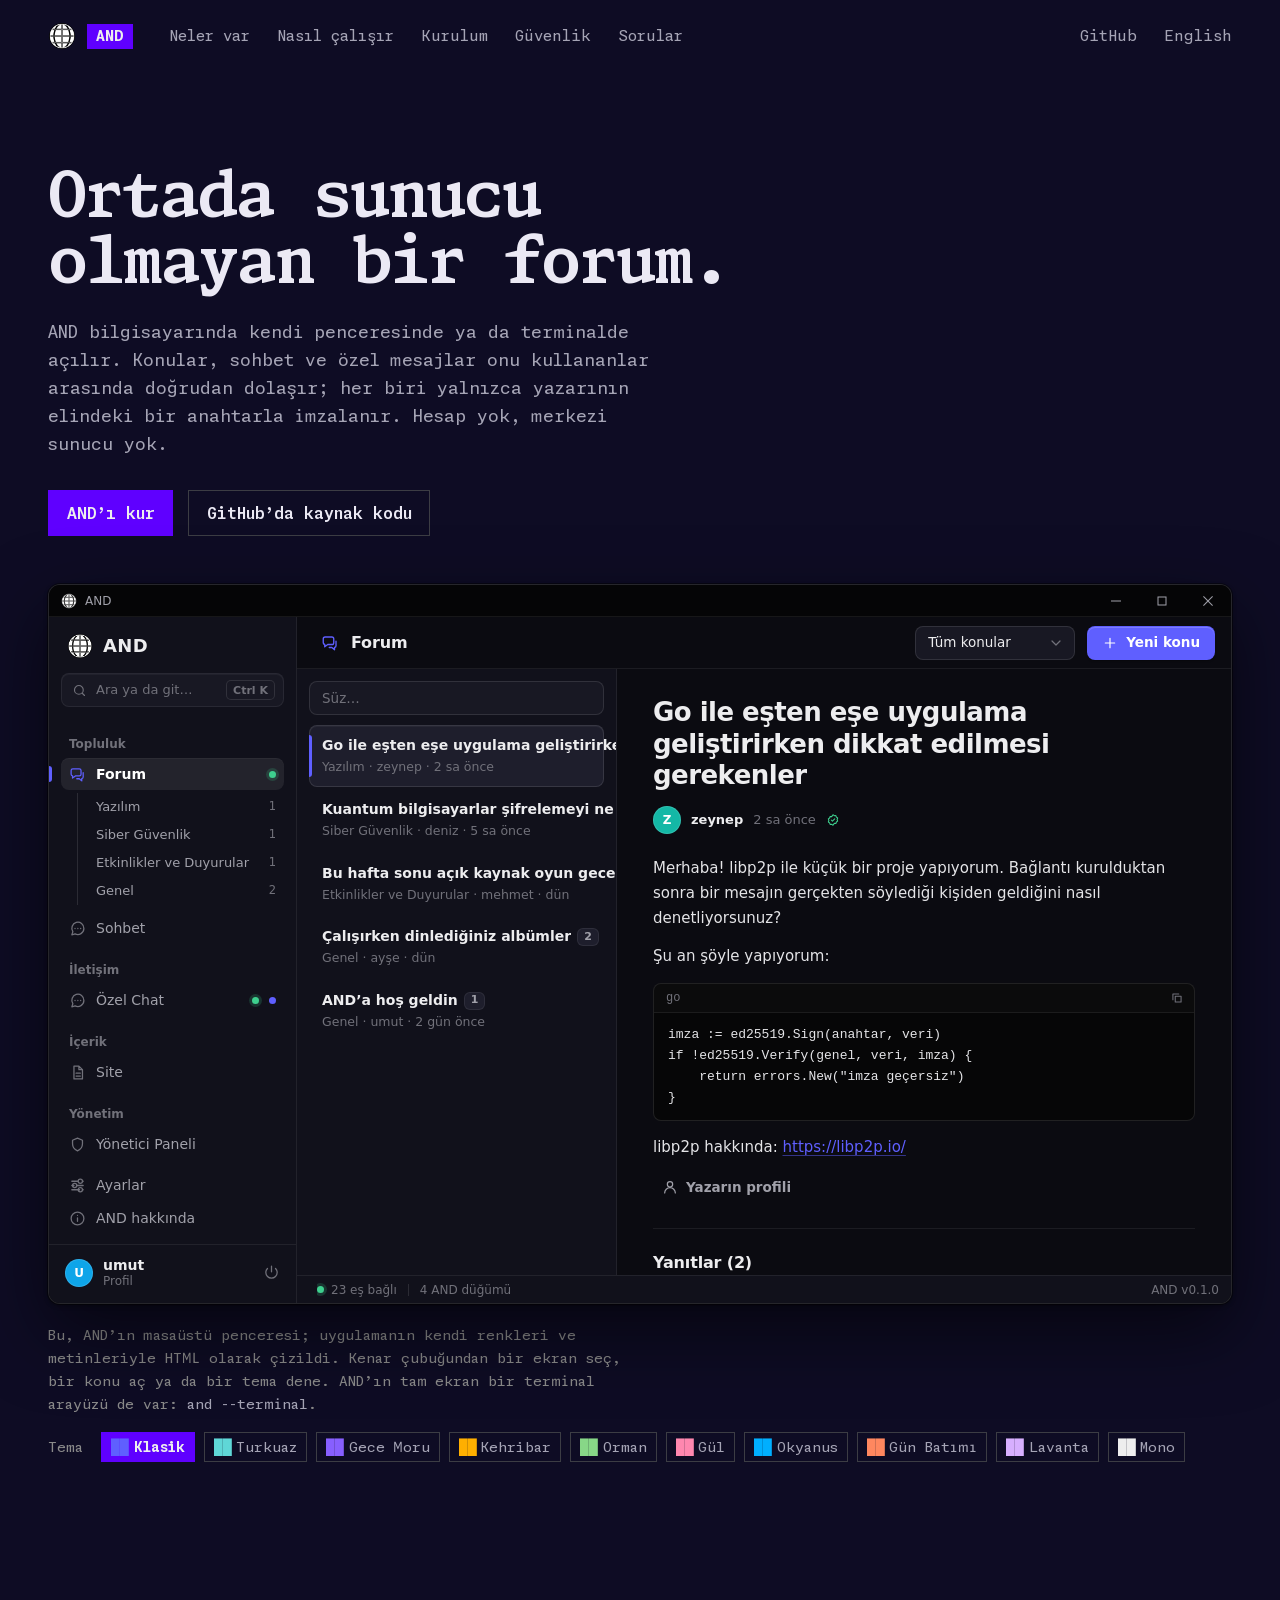
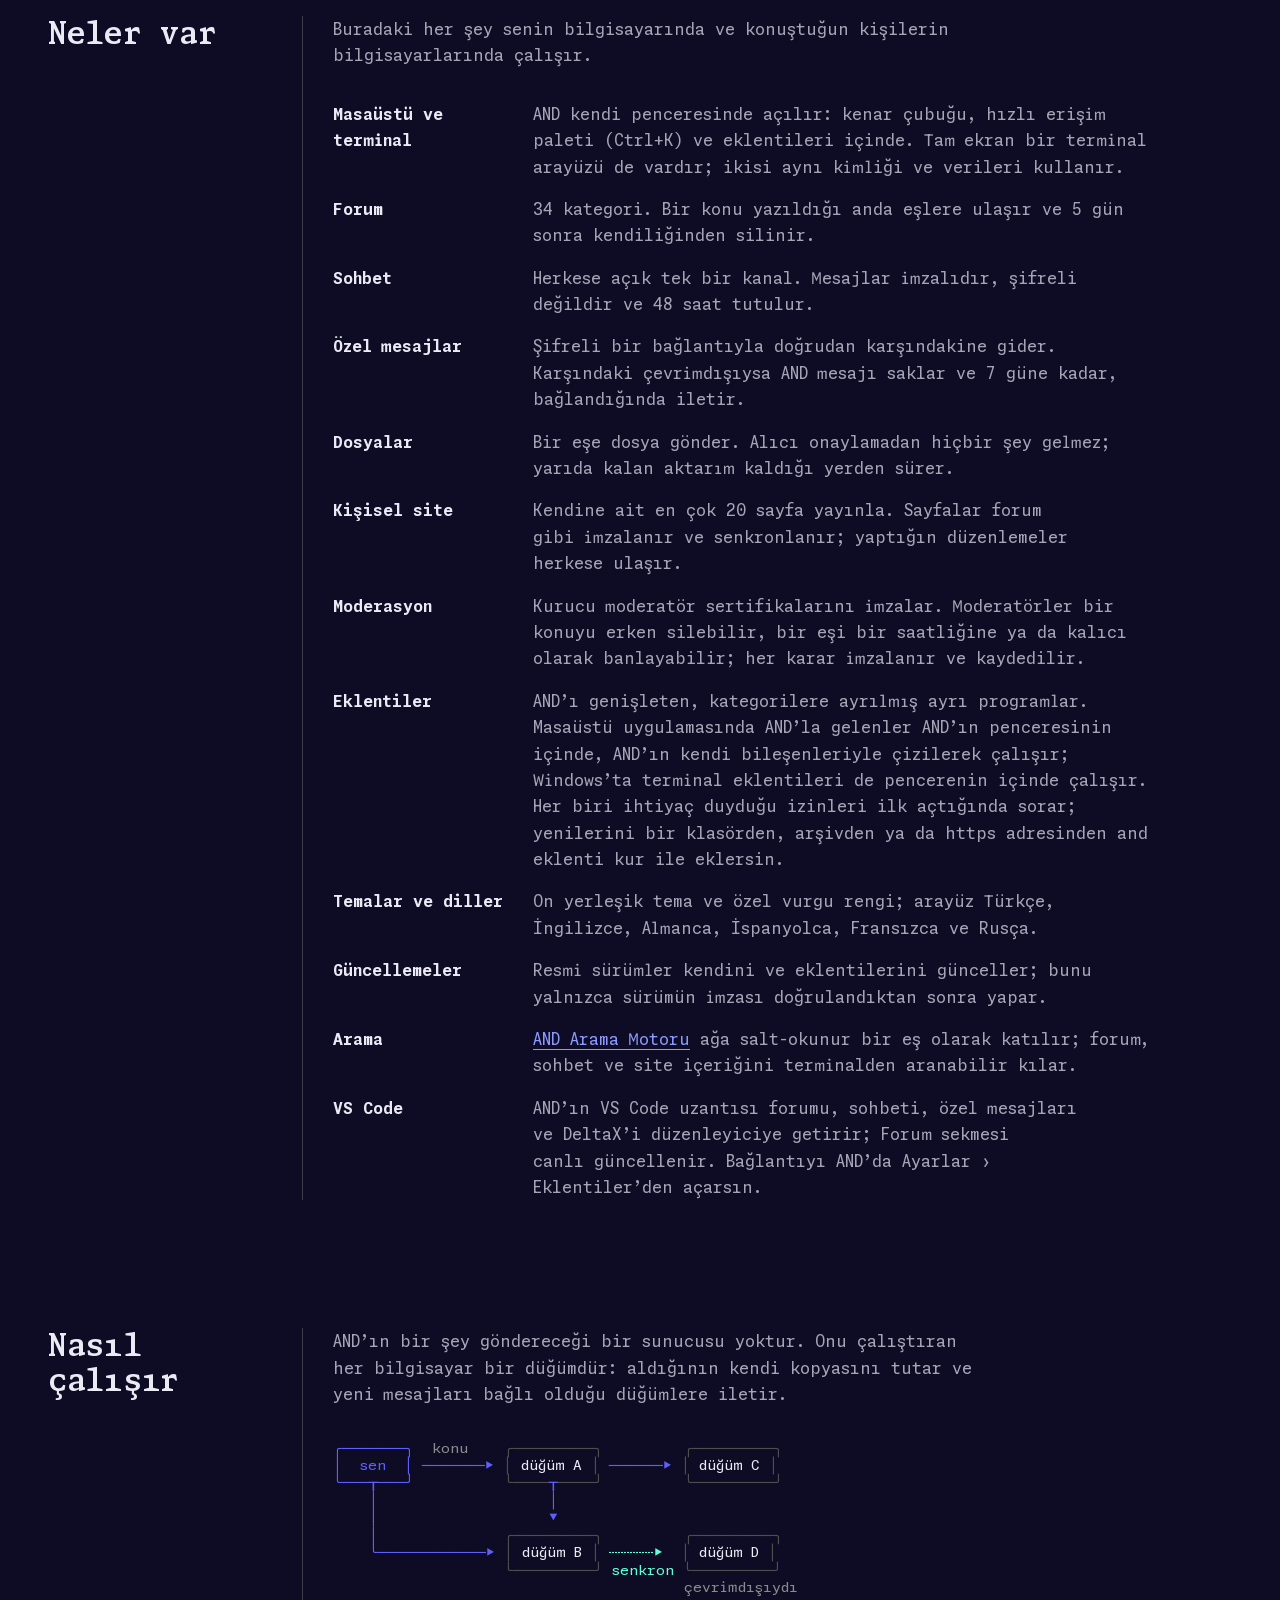
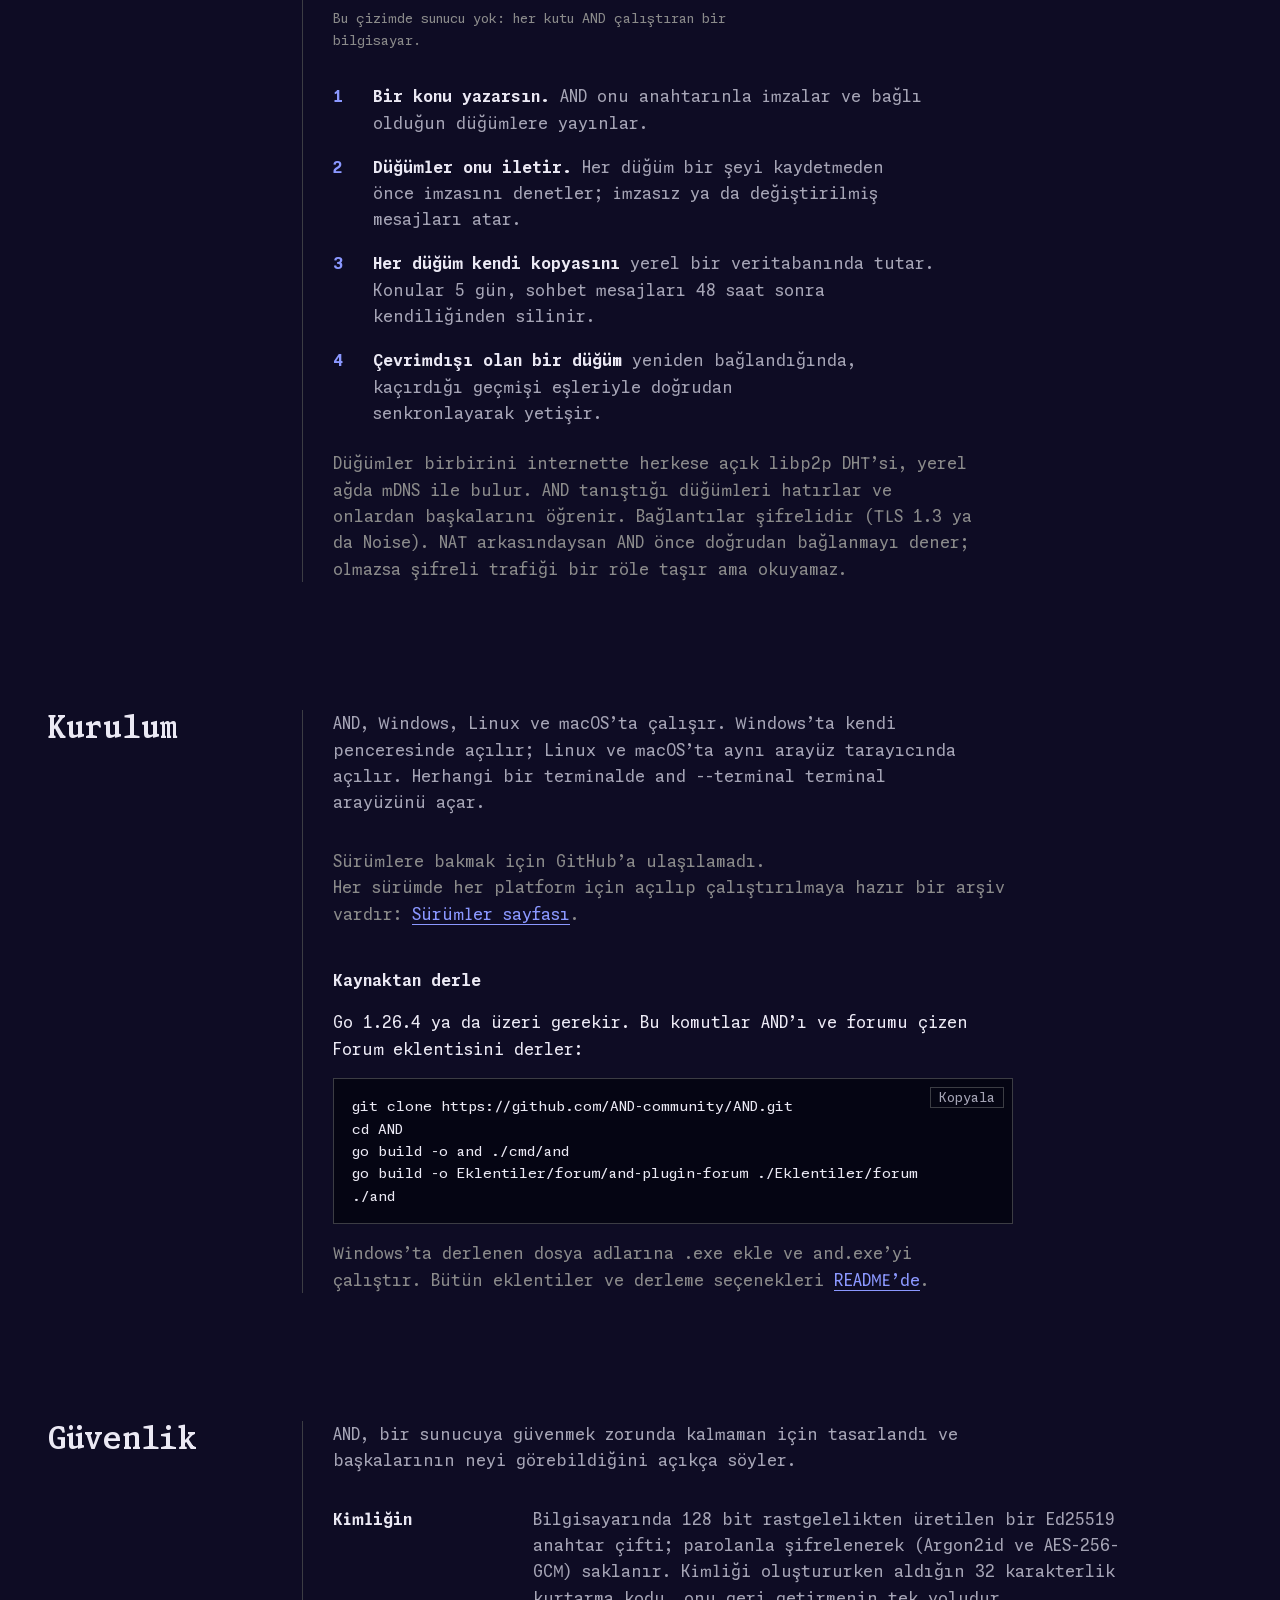
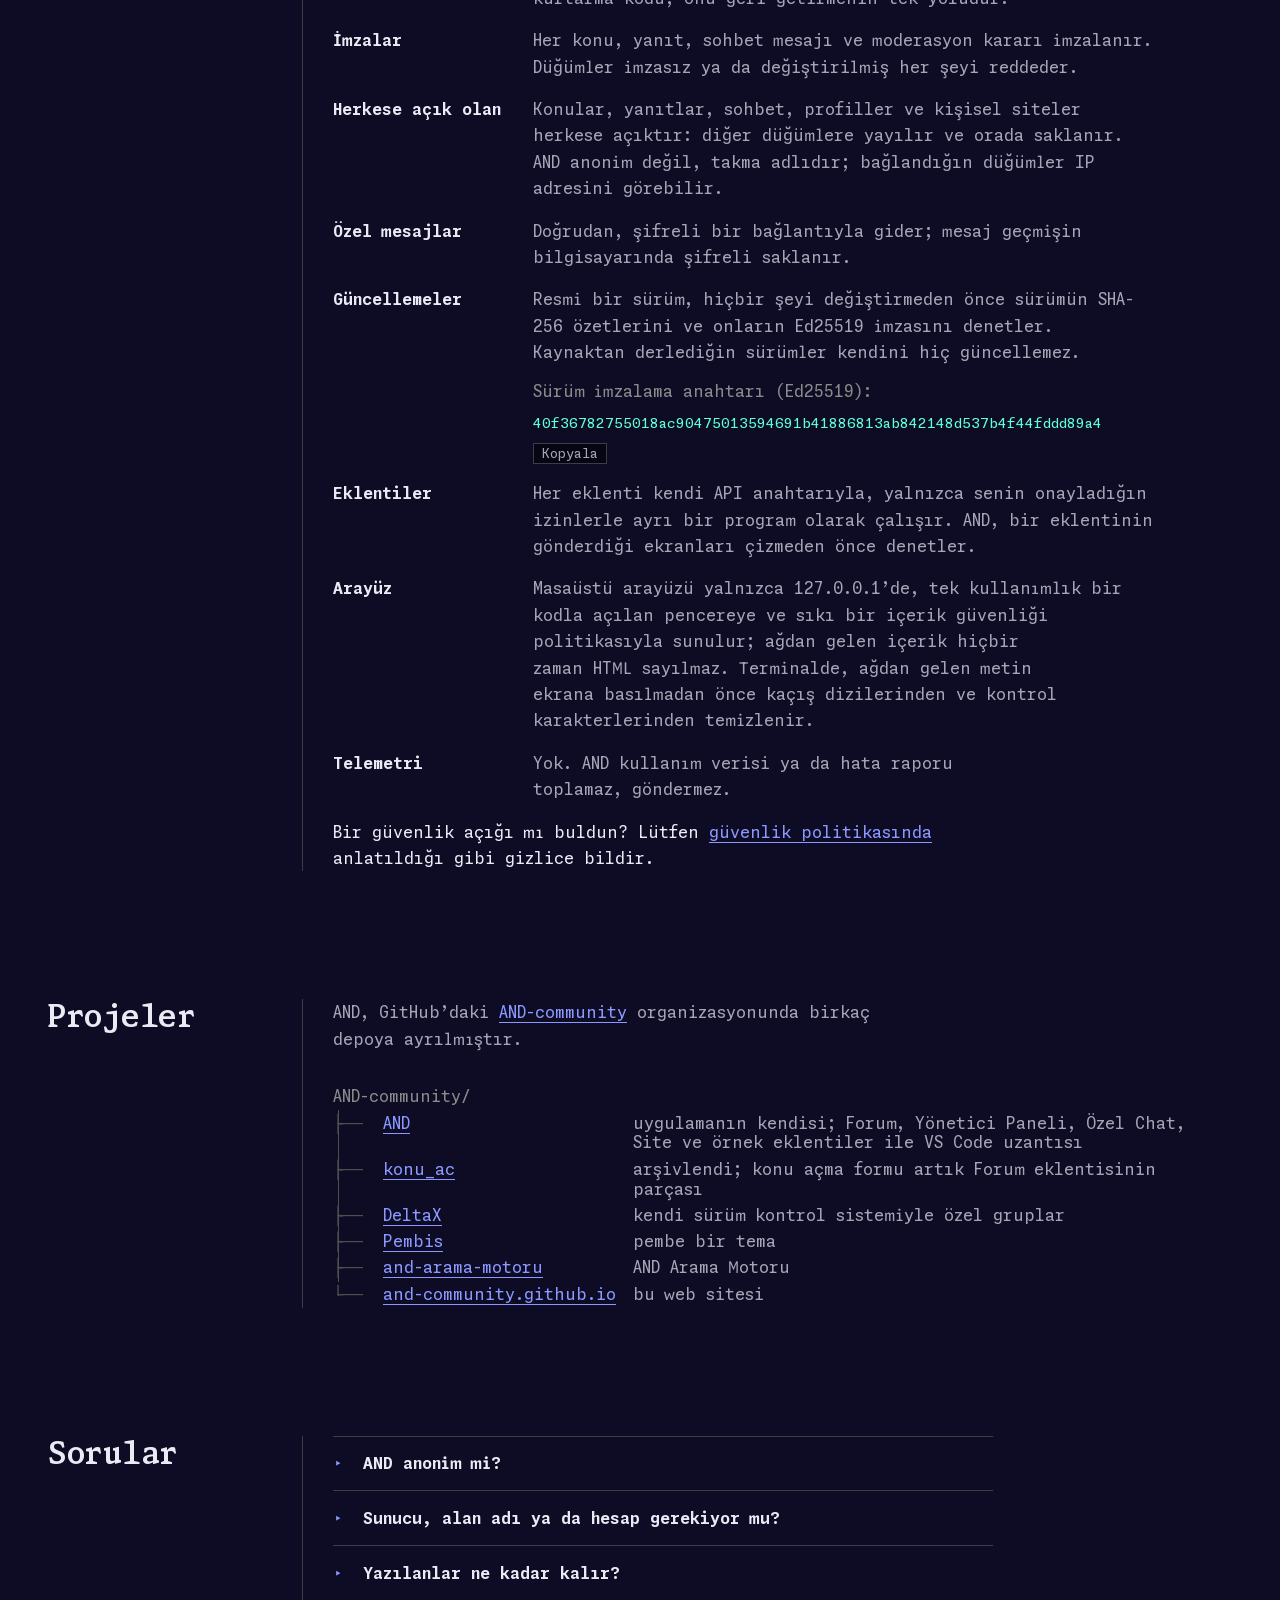
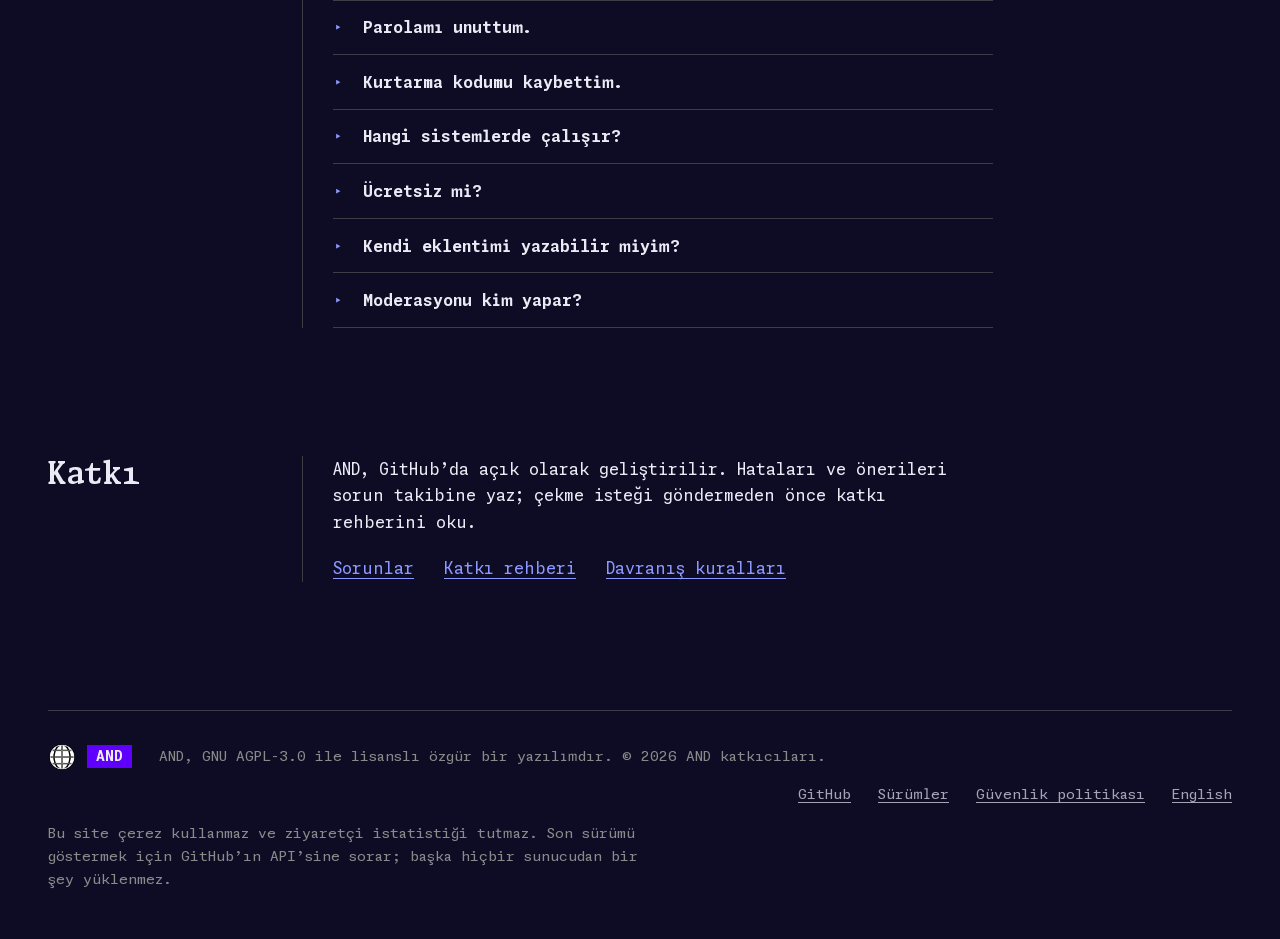
==== commit f911f583: "Kopya: odak halkası, kenar çubuğunda sabit Ayarlar/AND hakkında ve ok tuşları; komutlar <code> içind" ====
--- a/tr/index.html
+++ b/tr/index.html
@@ -51,7 +51,7 @@
 <div class="pencere" data-pencere role="group" aria-label="AND masaüstü penceresi (kopya)">
 <div class="p-cubuk" aria-hidden="true"><span class="p-cubuk-ad"><img src="/assets/img/logo.png" width="16" height="16" alt="">AND</span><span class="p-pencere-dugmeleri"><i class="kucult"></i><i class="buyut"></i><i class="kapat"></i></span></div>
 <div class="p-uygulama">
-<nav class="p-kenar" aria-label="Kenar çubuğu">
+<div class="p-kenar" role="group" aria-label="AND kenar çubuğu (kopya)">
 <div class="p-marka"><img src="/assets/img/logo.png" width="26" height="26" alt=""><span>AND</span></div>
 <div class="p-arama" aria-hidden="true"><svg viewBox="0 0 24 24" fill="none" stroke="currentColor" stroke-width="1.8" stroke-linecap="round" stroke-linejoin="round" aria-hidden="true"><path d="M11 4a7 7 0 1 0 0 14a7 7 0 1 0 0-14zM20 20l-4-4"/></svg><span>Ara ya da git…</span><kbd>Ctrl K</kbd></div>
 <div class="p-gezinme">
@@ -60,12 +60,12 @@
 <p class="p-grup">İçerik</p><button type="button" class="p-nav" data-ekran="site"><svg viewBox="0 0 24 24" fill="none" stroke="currentColor" stroke-width="1.8" stroke-linecap="round" stroke-linejoin="round" aria-hidden="true"><path d="M7 3h7l5 5v13H7zM14 3v5h5M10 13h6M10 17h6"/></svg><span>Site</span></button>
 <p class="p-grup">Yönetim</p><button type="button" class="p-nav" data-ekran="admin"><svg viewBox="0 0 24 24" fill="none" stroke="currentColor" stroke-width="1.8" stroke-linecap="round" stroke-linejoin="round" aria-hidden="true"><path d="M12 3l7 3v5c0 4.5-3 8.3-7 10-4-1.7-7-5.5-7-10V6z"/></svg><span>Yönetici Paneli</span></button>
 <p class="p-grup">Geliştirme</p><button type="button" class="p-nav" data-ekran="deltax"><svg viewBox="0 0 24 24" fill="none" stroke="currentColor" stroke-width="1.8" stroke-linecap="round" stroke-linejoin="round" aria-hidden="true"><path d="M8 8l-4 4 4 4M16 8l4 4-4 4M14 5l-4 14"/></svg><span>DeltaX</span><i class="p-nokta iyi" title="çalışıyor"></i><span class="gorsel-gizli">, çalışıyor</span></button>
+</div>
 <div class="p-gezinme-alt"><button type="button" class="p-nav" data-ekran="ayarlar"><svg viewBox="0 0 24 24" fill="none" stroke="currentColor" stroke-width="1.8" stroke-linecap="round" stroke-linejoin="round" aria-hidden="true"><path d="M4 6h9M19 6h1M4 12h3M11 12h9M4 18h11M19 18h1M13 6a3 3 0 1 0 6 0a3 3 0 1 0-6 0M5 12a3 3 0 1 0 6 0a3 3 0 1 0-6 0M13 18a3 3 0 1 0 6 0a3 3 0 1 0-6 0"/></svg><span>Ayarlar</span></button><button type="button" class="p-nav" data-ekran="hakkinda"><svg viewBox="0 0 24 24" fill="none" stroke="currentColor" stroke-width="1.8" stroke-linecap="round" stroke-linejoin="round" aria-hidden="true"><path d="M12 3a9 9 0 1 0 0 18a9 9 0 1 0 0-18zM12 11v5M12 7.5h.01"/></svg><span>AND hakkında</span></button></div>
-</div>
 <div class="p-kullanici" aria-hidden="true"><span class="p-avatar kucuk" style="background:#0ea5e9" aria-hidden="true">U</span><span class="p-kullanici-bilgi"><b>umut</b><span>Profil</span></span><svg viewBox="0 0 24 24" fill="none" stroke="currentColor" stroke-width="1.8" stroke-linecap="round" stroke-linejoin="round" aria-hidden="true"><path d="M12 3v8M6.3 6.3a8 8 0 1 0 11.4 0"/></svg></div>
-</nav>
+</div>
 <div class="p-ana">
-<section class="p-ekran p-ekran-forum" data-ekran-icerik="forum" aria-label="Forum"><header class="p-arac"><svg class="p-arac-ikon" viewBox="0 0 24 24" fill="none" stroke="currentColor" stroke-width="1.8" stroke-linecap="round" stroke-linejoin="round" aria-hidden="true"><path d="M3 6.5A2.5 2.5 0 0 1 5.5 4h9A2.5 2.5 0 0 1 17 6.5v5a2.5 2.5 0 0 1-2.5 2.5H9l-4 3v-3.1a2.5 2.5 0 0 1-2-2.4zM20 9.5v6a2.5 2.5 0 0 1-2 2.45V21l-3.5-3H11"/></svg><h3>Forum</h3><span class="p-bosluk"></span><span class="p-secim" aria-hidden="true">Tüm konular<svg viewBox="0 0 24 24" fill="none" stroke="currentColor" stroke-width="1.8" stroke-linecap="round" stroke-linejoin="round" aria-hidden="true"><path d="M6 9l6 6 6-6"/></svg></span><span class="p-dugme birincil" aria-hidden="true"><svg viewBox="0 0 24 24" fill="none" stroke="currentColor" stroke-width="1.8" stroke-linecap="round" stroke-linejoin="round" aria-hidden="true"><path d="M12 5v14M5 12h14"/></svg>Yeni konu</span></header><div class="p-bolunmus p-forum"><div class="p-sol"><div class="p-suz" aria-hidden="true">Süz…</div><div class="p-liste" role="group" aria-label="Konular"><button type="button" class="p-konu" data-konu="1" data-kategori="yazilim" aria-current="true"><span class="p-konu-baslik"><span>Go ile eşten eşe uygulama geliştirirken dikkat edilmesi gerekenler</span><b class="p-rozet">2</b></span><span class="p-konu-alt">Yazılım · zeynep · 2 sa önce</span></button><button type="button" class="p-konu" data-konu="2" data-kategori="guvenlik"><span class="p-konu-baslik"><span>Kuantum bilgisayarlar şifrelemeyi ne zaman kırar?</span><b class="p-rozet">1</b></span><span class="p-konu-alt">Siber Güvenlik · deniz · 5 sa önce</span></button><button type="button" class="p-konu" data-konu="3" data-kategori="etkinlik"><span class="p-konu-baslik"><span>Bu hafta sonu açık kaynak oyun gecesi?</span></span><span class="p-konu-alt">Etkinlikler ve Duyurular · mehmet · dün</span></button><button type="button" class="p-konu" data-konu="4" data-kategori="genel"><span class="p-konu-baslik"><span>Çalışırken dinlediğiniz albümler</span><b class="p-rozet">2</b></span><span class="p-konu-alt">Genel · ayşe · dün</span></button><button type="button" class="p-konu" data-konu="5" data-kategori="genel"><span class="p-konu-baslik"><span>AND’a hoş geldin</span><b class="p-rozet">1</b></span><span class="p-konu-alt">Genel · umut · 2 gün önce</span></button></div></div>
+<div class="p-ekran p-ekran-forum" role="group" data-ekran-icerik="forum" aria-label="Forum"><header class="p-arac"><svg class="p-arac-ikon" viewBox="0 0 24 24" fill="none" stroke="currentColor" stroke-width="1.8" stroke-linecap="round" stroke-linejoin="round" aria-hidden="true"><path d="M3 6.5A2.5 2.5 0 0 1 5.5 4h9A2.5 2.5 0 0 1 17 6.5v5a2.5 2.5 0 0 1-2.5 2.5H9l-4 3v-3.1a2.5 2.5 0 0 1-2-2.4zM20 9.5v6a2.5 2.5 0 0 1-2 2.45V21l-3.5-3H11"/></svg><h3>Forum</h3><span class="p-bosluk"></span><span class="p-secim" aria-hidden="true">Tüm konular<svg viewBox="0 0 24 24" fill="none" stroke="currentColor" stroke-width="1.8" stroke-linecap="round" stroke-linejoin="round" aria-hidden="true"><path d="M6 9l6 6 6-6"/></svg></span><span class="p-dugme birincil" aria-hidden="true"><svg viewBox="0 0 24 24" fill="none" stroke="currentColor" stroke-width="1.8" stroke-linecap="round" stroke-linejoin="round" aria-hidden="true"><path d="M12 5v14M5 12h14"/></svg>Yeni konu</span></header><div class="p-bolunmus p-forum"><div class="p-sol"><div class="p-suz" aria-hidden="true">Süz…</div><div class="p-liste" role="group" aria-label="Konular"><button type="button" class="p-konu" data-konu="1" data-kategori="yazilim" aria-current="true"><span class="p-konu-baslik"><span>Go ile eşten eşe uygulama geliştirirken dikkat edilmesi gerekenler</span><b class="p-rozet">2</b></span><span class="p-konu-alt">Yazılım · zeynep · 2 sa önce</span></button><button type="button" class="p-konu" data-konu="2" data-kategori="guvenlik"><span class="p-konu-baslik"><span>Kuantum bilgisayarlar şifrelemeyi ne zaman kırar?</span><b class="p-rozet">1</b></span><span class="p-konu-alt">Siber Güvenlik · deniz · 5 sa önce</span></button><button type="button" class="p-konu" data-konu="3" data-kategori="etkinlik"><span class="p-konu-baslik"><span>Bu hafta sonu açık kaynak oyun gecesi?</span></span><span class="p-konu-alt">Etkinlikler ve Duyurular · mehmet · dün</span></button><button type="button" class="p-konu" data-konu="4" data-kategori="genel"><span class="p-konu-baslik"><span>Çalışırken dinlediğiniz albümler</span><b class="p-rozet">2</b></span><span class="p-konu-alt">Genel · ayşe · dün</span></button><button type="button" class="p-konu" data-konu="5" data-kategori="genel"><span class="p-konu-baslik"><span>AND’a hoş geldin</span><b class="p-rozet">1</b></span><span class="p-konu-alt">Genel · umut · 2 gün önce</span></button></div></div>
 <div class="p-sag"><button type="button" class="p-geri" data-geri><svg viewBox="0 0 24 24" fill="none" stroke="currentColor" stroke-width="1.8" stroke-linecap="round" stroke-linejoin="round" aria-hidden="true"><path d="M15 5l-7 7 7 7"/></svg>Konular</button><article class="p-okuma" data-konu-icerik="1">
 <h4>Go ile eşten eşe uygulama geliştirirken dikkat edilmesi gerekenler</h4><div class="p-yazar"><span class="p-avatar kucuk" style="background:#14b8a6" aria-hidden="true">Z</span><span class="p-ad">zeynep</span><span class="p-soluk">2 sa önce</span><span class="p-imza" title="imzalı"><svg viewBox="0 0 24 24" fill="none" stroke="currentColor" stroke-width="1.8" stroke-linecap="round" stroke-linejoin="round" aria-hidden="true"><path d="M12 3l2.2 1.6 2.7-.2.9 2.6 2.2 1.6-.9 2.6.9 2.6-2.2 1.6-.9 2.6-2.7-.2L12 21l-2.2-1.6-2.7.2-.9-2.6-2.2-1.6.9-2.6-.9-2.6 2.2-1.6.9-2.6 2.7.2zM9 12l2 2 4-4"/></svg><span class="gorsel-gizli">imzalı</span></span></div>
 <div class="p-metin"><p>Merhaba! libp2p ile küçük bir proje yapıyorum. Bağlantı kurulduktan sonra bir mesajın gerçekten söylediği kişiden geldiğini nasıl denetliyorsunuz?</p><p>Şu an şöyle yapıyorum:</p><div class="p-kod"><div class="p-kod-ust"><span>go</span><svg viewBox="0 0 24 24" fill="none" stroke="currentColor" stroke-width="1.8" stroke-linecap="round" stroke-linejoin="round" aria-hidden="true"><path d="M9 9h10v10H9zM5 15V5h10"/></svg></div><pre><code>imza := ed25519.Sign(anahtar, veri)
@@ -94,24 +94,24 @@
 <div class="p-metin"><p>Merhabanı buraya yaz. Konular 5 gün sonra kendiliğinden silinir; yazdığın hiçbir şey sonsuza kadar kalmaz.</p></div>
 <span class="p-dugme hayalet" aria-hidden="true"><svg viewBox="0 0 24 24" fill="none" stroke="currentColor" stroke-width="1.8" stroke-linecap="round" stroke-linejoin="round" aria-hidden="true"><path d="M12 12a4 4 0 1 0 0-8a4 4 0 1 0 0 8zM4 21a8 8 0 0 1 16 0"/></svg>Yazarın profili</span>
 <h5>Yanıtlar (1)</h5><ol class="p-izlek"><li class="p-yanit"><span class="p-avatar kucuk" style="background:#8b5cf6" aria-hidden="true">D</span><div><div class="p-yazar"><span class="p-ad">deniz</span><span class="p-soluk">2 gün önce</span><span class="p-imza" title="imzalı"><svg viewBox="0 0 24 24" fill="none" stroke="currentColor" stroke-width="1.8" stroke-linecap="round" stroke-linejoin="round" aria-hidden="true"><path d="M12 3l2.2 1.6 2.7-.2.9 2.6 2.2 1.6-.9 2.6.9 2.6-2.2 1.6-.9 2.6-2.7-.2L12 21l-2.2-1.6-2.7.2-.9-2.6-2.2-1.6.9-2.6-.9-2.6 2.2-1.6.9-2.6 2.7.2zM9 12l2 2 4-4"/></svg><span class="gorsel-gizli">imzalı</span></span></div><p>Merhaba! Güvenmem gereken bir sunucu olmaması çok iyi.</p></div></li></ol>
-</article></div></div></section>
-<section class="p-ekran p-ekran-sohbet" data-ekran-icerik="sohbet" aria-label="Sohbet" hidden><header class="p-arac"><svg class="p-arac-ikon" viewBox="0 0 24 24" fill="none" stroke="currentColor" stroke-width="1.8" stroke-linecap="round" stroke-linejoin="round" aria-hidden="true"><path d="M21 12a8.5 8.5 0 0 1-12.4 7.55L4 21l1.45-4.6A8.5 8.5 0 1 1 21 12zM8.5 12h.01M12.5 12h.01M16.5 12h.01"/></svg><h3>Sohbet</h3><span class="p-arac-alt">Herkese açık genel sohbet; iletiler 48 saat sonra silinir.</span><span class="p-bosluk"></span></header><div class="p-iletiler"><p class="p-gun">Bugün</p><div class="p-ileti"><span class="p-avatar" style="background:#14b8a6" aria-hidden="true">Z</span><div><div class="p-ileti-ust"><span class="p-ad">zeynep</span><span class="p-soluk">21:04</span></div><p>yeni DeltaX’teki dal görünümünü deneyen oldu mu?</p></div></div><div class="p-ileti"><span class="p-avatar" style="background:#f97316" aria-hidden="true">M</span><div><div class="p-ileti-ust"><span class="p-ad">mehmet</span><span class="p-soluk">21:05</span></div><p>evet, katlanan farklar büyük dosyaları okunur yapıyor</p></div></div><div class="p-ileti"><span class="p-avatar" style="background:#8b5cf6" aria-hidden="true">D</span><div><div class="p-ileti-ust"><span class="p-ad">deniz</span><span class="p-soluk">21:07</span></div><p>Rust kategorisi var mı?</p></div></div><div class="p-ileti"><span class="p-avatar" style="background:#14b8a6" aria-hidden="true">Z</span><div><div class="p-ileti-ust"><span class="p-ad">zeynep</span><span class="p-soluk">21:07</span></div><p>34 kategori var, Rust da içinde</p></div></div><div class="p-ileti"><span class="p-avatar" style="background:#0ea5e9" aria-hidden="true">U</span><div><div class="p-ileti-ust"><span class="p-ad kendi">umut</span><span class="p-soluk">21:09</span></div><p>hoş geldin deniz</p></div></div><div class="p-ileti"><span class="p-avatar" style="background:#ec4899" aria-hidden="true">A</span><div><div class="p-ileti-ust"><span class="p-ad">ayşe</span><span class="p-soluk">21:12</span></div><p>Ayarlar › Dil’den arayüzü İngilizceye aldım, gayet iyi</p></div></div></div>
-<div class="p-yaz" aria-hidden="true"><span class="p-girdi">Herkese açık bir ileti yaz…</span><span class="p-soluk">0 / 500</span><span class="p-dugme birincil" aria-hidden="true"><svg viewBox="0 0 24 24" fill="none" stroke="currentColor" stroke-width="1.8" stroke-linecap="round" stroke-linejoin="round" aria-hidden="true"><path d="M4 12L20 4l-6 16-3-7-7-1zM11 13l9-9"/></svg>Gönder</span></div></section>
-<section class="p-ekran p-ekran-ozel-chat" data-ekran-icerik="ozel_chat" aria-label="Özel Chat" hidden><header class="p-arac"><svg class="p-arac-ikon" viewBox="0 0 24 24" fill="none" stroke="currentColor" stroke-width="1.8" stroke-linecap="round" stroke-linejoin="round" aria-hidden="true"><path d="M21 12a8.5 8.5 0 0 1-12.4 7.55L4 21l1.45-4.6A8.5 8.5 0 1 1 21 12zM8.5 12h.01M12.5 12h.01M16.5 12h.01"/></svg><h3>Özel Chat</h3><span class="p-bosluk"></span><span class="p-dugme" aria-hidden="true"><svg viewBox="0 0 24 24" fill="none" stroke="currentColor" stroke-width="1.8" stroke-linecap="round" stroke-linejoin="round" aria-hidden="true"><path d="M12 5v14M5 12h14"/></svg>Yeni konuşma</span></header><div class="p-bolunmus"><div class="p-sol" role="group" aria-label="Konuşmalar"><div class="p-oge etkin"><span class="p-avatar kucuk" style="background:#14b8a6" aria-hidden="true">Z</span><span class="p-oge-metin"><b>zeynep</b><span>oyun gecesinde görüşür müyüz?</span></span><b class="p-rozet vurgu">2</b></div><div class="p-oge"><span class="p-avatar kucuk" style="background:#f97316" aria-hidden="true">M</span><span class="p-oge-metin"><b>mehmet</b><span>bölüm dosyasını gönderdim</span></span></div><div class="p-oge"><span class="p-avatar kucuk" style="background:#8b5cf6" aria-hidden="true">D</span><span class="p-oge-metin"><b>deniz</b><span>teşekkürler!</span></span></div></div>
-<div class="p-sag p-sohbet-sag"><div class="p-balonlar"><div class="p-balon gelen"><b>zeynep</b><span>DeltaX grubunun davetini aldın mı?</span><small>20:41</small></div><div class="p-balon giden"><span>evet, bir dakika önce katıldım</span><small>20:43</small></div><div class="p-balon gelen"><b>zeynep</b><span>harika, ilk bölüm şimdiden içinde</span><small>20:44</small></div><div class="p-balon gelen"><b>zeynep</b><span>oyun gecesinde görüşür müyüz?</span><small>20:45</small></div></div><div class="p-yaz" aria-hidden="true"><span class="p-girdi">Bir mesaj yaz…</span><span class="p-dugme birincil" aria-hidden="true"><svg viewBox="0 0 24 24" fill="none" stroke="currentColor" stroke-width="1.8" stroke-linecap="round" stroke-linejoin="round" aria-hidden="true"><path d="M4 12L20 4l-6 16-3-7-7-1zM11 13l9-9"/></svg>Gönder</span></div></div></div></section>
-<section class="p-ekran p-ekran-site" data-ekran-icerik="site" aria-label="Site" hidden><header class="p-arac"><svg class="p-arac-ikon" viewBox="0 0 24 24" fill="none" stroke="currentColor" stroke-width="1.8" stroke-linecap="round" stroke-linejoin="round" aria-hidden="true"><path d="M7 3h7l5 5v13H7zM14 3v5h5M10 13h6M10 17h6"/></svg><h3>Site</h3><span class="p-bosluk"></span><span class="p-dugme" aria-hidden="true"><svg viewBox="0 0 24 24" fill="none" stroke="currentColor" stroke-width="1.8" stroke-linecap="round" stroke-linejoin="round" aria-hidden="true"><path d="M12 5v14M5 12h14"/></svg>Yeni sayfa</span></header><div class="p-bolunmus"><div class="p-sol" role="group" aria-label="Sayfalar"><div class="p-oge etkin"><svg class="p-oge-ikon" viewBox="0 0 24 24" fill="none" stroke="currentColor" stroke-width="1.8" stroke-linecap="round" stroke-linejoin="round" aria-hidden="true"><path d="M7 3h7l5 5v13H7zM14 3v5h5M10 13h6M10 17h6"/></svg><span class="p-oge-metin"><b>Ana Sayfa</b><span>/home</span></span></div><div class="p-oge"><svg class="p-oge-ikon" viewBox="0 0 24 24" fill="none" stroke="currentColor" stroke-width="1.8" stroke-linecap="round" stroke-linejoin="round" aria-hidden="true"><path d="M7 3h7l5 5v13H7zM14 3v5h5M10 13h6M10 17h6"/></svg><span class="p-oge-metin"><b>Projelerim</b><span>/projeler</span></span></div><div class="p-oge"><svg class="p-oge-ikon" viewBox="0 0 24 24" fill="none" stroke="currentColor" stroke-width="1.8" stroke-linecap="round" stroke-linejoin="round" aria-hidden="true"><path d="M7 3h7l5 5v13H7zM14 3v5h5M10 13h6M10 17h6"/></svg><span class="p-oge-metin"><b>İlk yazım</b><span>/ilk-yazi</span></span></div></div>
-<div class="p-sag"><div class="p-kart p-site-onizleme"><h4>umut’un AND köşesi</h4><p>Bu site ağda forum gibi yaşar: her sayfası imzalıdır ve yaptığım düzenlemeler herkese ulaşır.</p><h5>Neler var</h5><ul><li>Üzerinde çalıştığım projeler</li><li>Oyun gecelerinden notlar</li><li>Birkaç kısa yazı</li></ul></div></div></div></section>
-<section class="p-ekran p-ekran-admin" data-ekran-icerik="admin" aria-label="Yönetici Paneli" hidden><header class="p-arac"><svg class="p-arac-ikon" viewBox="0 0 24 24" fill="none" stroke="currentColor" stroke-width="1.8" stroke-linecap="round" stroke-linejoin="round" aria-hidden="true"><path d="M12 3l7 3v5c0 4.5-3 8.3-7 10-4-1.7-7-5.5-7-10V6z"/></svg><h3>Yönetici Paneli</h3><span class="p-bosluk"></span></header><div class="p-govde"><dl class="p-kv"><div><dt>Rolün</dt><dd>Kurucu</dd></div><div><dt>Etkin yasaklar</dt><dd>2</dd></div><div><dt>Moderatörler</dt><dd>3</dd></div></dl><h4 class="p-bolum-baslik">Yasaklar</h4>
-<div class="p-tablo-kap"><table class="p-tablo"><thead><tr><th>Kim</th><th>Gerekçe</th><th>Kalan süre</th></tr></thead><tbody><tr><td><b>reklamci</b> <span class="p-soluk p-kod-yazi">cdcd…cdcd</span></td><td>reklam</td><td>2 gün 22 sa</td></tr><tr><td><b>12D3KooWEs…5555</b></td><td>ağı boğma</td><td>kalıcı</td></tr></tbody></table></div></div></section>
-<section class="p-ekran p-ekran-deltax" data-ekran-icerik="deltax" aria-label="DeltaX" hidden><header class="p-arac"><svg class="p-arac-ikon" viewBox="0 0 24 24" fill="none" stroke="currentColor" stroke-width="1.8" stroke-linecap="round" stroke-linejoin="round" aria-hidden="true"><path d="M8 8l-4 4 4 4M16 8l4 4-4 4M14 5l-4 14"/></svg><h3 class="p-yol"><span>Gruplar</span><span class="p-soluk" aria-hidden="true">›</span><span>oyun-gecesi</span><span class="p-soluk" aria-hidden="true">›</span><span class="son">bolumler</span></h3></header><div class="p-govde"><dl class="p-kv"><div><dt>Dal</dt><dd>main</dd></div><div><dt>Değişiklikler</dt><dd>3 dosya</dd></div><div><dt>Önde</dt><dd>1 commit</dd></div><div><dt>Üyeler</dt><dd>3 · 2 çevrimiçi</dd></div></dl><h4 class="p-bolum-baslik">Son commit’ler</h4>
-<div class="p-commitler"><div class="p-commit"><code>a41c9e2</code><b>Buz bölümü eklendi</b><span class="p-soluk">mehmet · 2 sa önce</span></div><div class="p-commit"><code>7b02d1f</code><b>2. bölümdeki kapı düzeltildi</b><span class="p-soluk">zeynep · dün</span></div><div class="p-commit"><code>e9f3a07</code><b>İlk iki bölüm</b><span class="p-soluk">mehmet · 2 gün önce</span></div></div></div></section>
-<section class="p-ekran p-ekran-ayarlar" data-ekran-icerik="ayarlar" aria-label="Ayarlar" hidden><header class="p-arac"><svg class="p-arac-ikon" viewBox="0 0 24 24" fill="none" stroke="currentColor" stroke-width="1.8" stroke-linecap="round" stroke-linejoin="round" aria-hidden="true"><path d="M4 6h9M19 6h1M4 12h3M11 12h9M4 18h11M19 18h1M13 6a3 3 0 1 0 6 0a3 3 0 1 0-6 0M5 12a3 3 0 1 0 6 0a3 3 0 1 0-6 0M13 18a3 3 0 1 0 6 0a3 3 0 1 0-6 0"/></svg><h3>Ayarlar</h3><span class="p-bosluk"></span></header><div class="p-sekmeler"><button type="button" class="p-sekme" data-sekme="profil"><svg viewBox="0 0 24 24" fill="none" stroke="currentColor" stroke-width="1.8" stroke-linecap="round" stroke-linejoin="round" aria-hidden="true"><path d="M12 12a4 4 0 1 0 0-8a4 4 0 1 0 0 8zM4 21a8 8 0 0 1 16 0"/></svg>Profil</button><button type="button" class="p-sekme" data-sekme="gorunum" aria-current="true"><svg viewBox="0 0 24 24" fill="none" stroke="currentColor" stroke-width="1.8" stroke-linecap="round" stroke-linejoin="round" aria-hidden="true"><path d="M12 3a9 9 0 1 0 0 18c1.1 0 1.5-.8 1.5-1.6 0-1.4-1.2-1.4-1.2-2.6 0-.9.7-1.6 1.6-1.6H16a5 5 0 0 0 5-5C21 6.4 17 3 12 3zM7.5 11h.01M10 7.5h.01M15 7.5h.01"/></svg>Görünüm</button><button type="button" class="p-sekme" data-sekme="dil"><svg viewBox="0 0 24 24" fill="none" stroke="currentColor" stroke-width="1.8" stroke-linecap="round" stroke-linejoin="round" aria-hidden="true"><path d="M4 5h8M8 3v2M10.5 5c-.8 3.5-3 6.3-6.5 8M6 9c1.2 1.8 3 3.2 5 4M13 21l4-9 4 9M14.5 18h5"/></svg>Dil</button><button type="button" class="p-sekme" data-sekme="eklentiler"><svg viewBox="0 0 24 24" fill="none" stroke="currentColor" stroke-width="1.8" stroke-linecap="round" stroke-linejoin="round" aria-hidden="true"><path d="M4 4h6v6H4zM14 4h6v6h-6zM4 14h6v6H4zM14 14h6v6h-6z"/></svg>Eklentiler</button><button type="button" class="p-sekme" data-sekme="ag"><svg viewBox="0 0 24 24" fill="none" stroke="currentColor" stroke-width="1.8" stroke-linecap="round" stroke-linejoin="round" aria-hidden="true"><path d="M10 5a2 2 0 1 0 4 0a2 2 0 1 0-4 0M3 18a2 2 0 1 0 4 0a2 2 0 1 0-4 0M17 18a2 2 0 1 0 4 0a2 2 0 1 0-4 0M11 6.8l-5 9.4M13 6.8l5 9.4M7 18h10"/></svg>Ağ</button></div><div class="p-govde"><div class="p-sekme-icerik" data-sekme-icerik="profil" hidden><div class="p-kart p-profil"><div class="p-profil-ust"><span class="p-avatar buyuk" style="background:#0ea5e9" aria-hidden="true">U</span><div><b class="p-profil-ad">umut</b><p>AND’ın sitesini yapıyor</p></div></div><p>Go yazar, kötü satranç oynar.</p><div class="p-cipler"><span class="p-cip">Go</span><span class="p-cip">P2P</span><span class="p-cip">Web</span></div></div>
+</article></div></div></div>
+<div class="p-ekran p-ekran-sohbet" role="group" data-ekran-icerik="sohbet" aria-label="Sohbet" hidden><header class="p-arac"><svg class="p-arac-ikon" viewBox="0 0 24 24" fill="none" stroke="currentColor" stroke-width="1.8" stroke-linecap="round" stroke-linejoin="round" aria-hidden="true"><path d="M21 12a8.5 8.5 0 0 1-12.4 7.55L4 21l1.45-4.6A8.5 8.5 0 1 1 21 12zM8.5 12h.01M12.5 12h.01M16.5 12h.01"/></svg><h3>Sohbet</h3><span class="p-arac-alt">Herkese açık genel sohbet; iletiler 48 saat sonra silinir.</span><span class="p-bosluk"></span></header><div class="p-iletiler"><p class="p-gun">Bugün</p><div class="p-ileti"><span class="p-avatar" style="background:#14b8a6" aria-hidden="true">Z</span><div><div class="p-ileti-ust"><span class="p-ad">zeynep</span><span class="p-soluk">21:04</span></div><p>yeni DeltaX’teki dal görünümünü deneyen oldu mu?</p></div></div><div class="p-ileti"><span class="p-avatar" style="background:#f97316" aria-hidden="true">M</span><div><div class="p-ileti-ust"><span class="p-ad">mehmet</span><span class="p-soluk">21:05</span></div><p>evet, katlanan farklar büyük dosyaları okunur yapıyor</p></div></div><div class="p-ileti"><span class="p-avatar" style="background:#8b5cf6" aria-hidden="true">D</span><div><div class="p-ileti-ust"><span class="p-ad">deniz</span><span class="p-soluk">21:07</span></div><p>Rust kategorisi var mı?</p></div></div><div class="p-ileti"><span class="p-avatar" style="background:#14b8a6" aria-hidden="true">Z</span><div><div class="p-ileti-ust"><span class="p-ad">zeynep</span><span class="p-soluk">21:07</span></div><p>34 kategori var, Rust da içinde</p></div></div><div class="p-ileti"><span class="p-avatar" style="background:#0ea5e9" aria-hidden="true">U</span><div><div class="p-ileti-ust"><span class="p-ad kendi">umut</span><span class="p-soluk">21:09</span></div><p>hoş geldin deniz</p></div></div><div class="p-ileti"><span class="p-avatar" style="background:#ec4899" aria-hidden="true">A</span><div><div class="p-ileti-ust"><span class="p-ad">ayşe</span><span class="p-soluk">21:12</span></div><p>Ayarlar › Dil’den arayüzü İngilizceye aldım, gayet iyi</p></div></div></div>
+<div class="p-yaz" aria-hidden="true"><span class="p-girdi">Herkese açık bir ileti yaz…</span><span class="p-soluk">0 / 500</span><span class="p-dugme birincil" aria-hidden="true"><svg viewBox="0 0 24 24" fill="none" stroke="currentColor" stroke-width="1.8" stroke-linecap="round" stroke-linejoin="round" aria-hidden="true"><path d="M4 12L20 4l-6 16-3-7-7-1zM11 13l9-9"/></svg>Gönder</span></div></div>
+<div class="p-ekran p-ekran-ozel-chat" role="group" data-ekran-icerik="ozel_chat" aria-label="Özel Chat" hidden><header class="p-arac"><svg class="p-arac-ikon" viewBox="0 0 24 24" fill="none" stroke="currentColor" stroke-width="1.8" stroke-linecap="round" stroke-linejoin="round" aria-hidden="true"><path d="M21 12a8.5 8.5 0 0 1-12.4 7.55L4 21l1.45-4.6A8.5 8.5 0 1 1 21 12zM8.5 12h.01M12.5 12h.01M16.5 12h.01"/></svg><h3>Özel Chat</h3><span class="p-bosluk"></span><span class="p-dugme" aria-hidden="true"><svg viewBox="0 0 24 24" fill="none" stroke="currentColor" stroke-width="1.8" stroke-linecap="round" stroke-linejoin="round" aria-hidden="true"><path d="M12 5v14M5 12h14"/></svg>Yeni konuşma</span></header><div class="p-bolunmus"><div class="p-sol" role="group" aria-label="Konuşmalar"><div class="p-oge etkin"><span class="p-avatar kucuk" style="background:#14b8a6" aria-hidden="true">Z</span><span class="p-oge-metin"><b>zeynep</b><span>oyun gecesinde görüşür müyüz?</span></span><b class="p-rozet vurgu">2</b></div><div class="p-oge"><span class="p-avatar kucuk" style="background:#f97316" aria-hidden="true">M</span><span class="p-oge-metin"><b>mehmet</b><span>bölüm dosyasını gönderdim</span></span></div><div class="p-oge"><span class="p-avatar kucuk" style="background:#8b5cf6" aria-hidden="true">D</span><span class="p-oge-metin"><b>deniz</b><span>teşekkürler!</span></span></div></div>
+<div class="p-sag p-sohbet-sag"><div class="p-balonlar"><div class="p-balon gelen"><b>zeynep</b><span>DeltaX grubunun davetini aldın mı?</span><small>20:41</small></div><div class="p-balon giden"><span>evet, bir dakika önce katıldım</span><small>20:43</small></div><div class="p-balon gelen"><b>zeynep</b><span>harika, ilk bölüm şimdiden içinde</span><small>20:44</small></div><div class="p-balon gelen"><b>zeynep</b><span>oyun gecesinde görüşür müyüz?</span><small>20:45</small></div></div><div class="p-yaz" aria-hidden="true"><span class="p-girdi">Bir mesaj yaz…</span><span class="p-dugme birincil" aria-hidden="true"><svg viewBox="0 0 24 24" fill="none" stroke="currentColor" stroke-width="1.8" stroke-linecap="round" stroke-linejoin="round" aria-hidden="true"><path d="M4 12L20 4l-6 16-3-7-7-1zM11 13l9-9"/></svg>Gönder</span></div></div></div></div>
+<div class="p-ekran p-ekran-site" role="group" data-ekran-icerik="site" aria-label="Site" hidden><header class="p-arac"><svg class="p-arac-ikon" viewBox="0 0 24 24" fill="none" stroke="currentColor" stroke-width="1.8" stroke-linecap="round" stroke-linejoin="round" aria-hidden="true"><path d="M7 3h7l5 5v13H7zM14 3v5h5M10 13h6M10 17h6"/></svg><h3>Site</h3><span class="p-bosluk"></span><span class="p-dugme" aria-hidden="true"><svg viewBox="0 0 24 24" fill="none" stroke="currentColor" stroke-width="1.8" stroke-linecap="round" stroke-linejoin="round" aria-hidden="true"><path d="M12 5v14M5 12h14"/></svg>Yeni sayfa</span></header><div class="p-bolunmus"><div class="p-sol" role="group" aria-label="Sayfalar"><div class="p-oge etkin"><svg class="p-oge-ikon" viewBox="0 0 24 24" fill="none" stroke="currentColor" stroke-width="1.8" stroke-linecap="round" stroke-linejoin="round" aria-hidden="true"><path d="M7 3h7l5 5v13H7zM14 3v5h5M10 13h6M10 17h6"/></svg><span class="p-oge-metin"><b>Ana Sayfa</b><span>/home</span></span></div><div class="p-oge"><svg class="p-oge-ikon" viewBox="0 0 24 24" fill="none" stroke="currentColor" stroke-width="1.8" stroke-linecap="round" stroke-linejoin="round" aria-hidden="true"><path d="M7 3h7l5 5v13H7zM14 3v5h5M10 13h6M10 17h6"/></svg><span class="p-oge-metin"><b>Projelerim</b><span>/projeler</span></span></div><div class="p-oge"><svg class="p-oge-ikon" viewBox="0 0 24 24" fill="none" stroke="currentColor" stroke-width="1.8" stroke-linecap="round" stroke-linejoin="round" aria-hidden="true"><path d="M7 3h7l5 5v13H7zM14 3v5h5M10 13h6M10 17h6"/></svg><span class="p-oge-metin"><b>İlk yazım</b><span>/ilk-yazi</span></span></div></div>
+<div class="p-sag"><div class="p-kart p-site-onizleme"><h4>umut’un AND köşesi</h4><p>Bu site ağda forum gibi yaşar: her sayfası imzalıdır ve yaptığım düzenlemeler herkese ulaşır.</p><h5>Neler var</h5><ul><li>Üzerinde çalıştığım projeler</li><li>Oyun gecelerinden notlar</li><li>Birkaç kısa yazı</li></ul></div></div></div></div>
+<div class="p-ekran p-ekran-admin" role="group" data-ekran-icerik="admin" aria-label="Yönetici Paneli" hidden><header class="p-arac"><svg class="p-arac-ikon" viewBox="0 0 24 24" fill="none" stroke="currentColor" stroke-width="1.8" stroke-linecap="round" stroke-linejoin="round" aria-hidden="true"><path d="M12 3l7 3v5c0 4.5-3 8.3-7 10-4-1.7-7-5.5-7-10V6z"/></svg><h3>Yönetici Paneli</h3><span class="p-bosluk"></span></header><div class="p-govde"><dl class="p-kv"><div><dt>Rolün</dt><dd>Kurucu</dd></div><div><dt>Etkin yasaklar</dt><dd>2</dd></div><div><dt>Moderatörler</dt><dd>3</dd></div></dl><h4 class="p-bolum-baslik">Yasaklar</h4>
+<div class="p-tablo-kap"><table class="p-tablo"><thead><tr><th>Kim</th><th>Gerekçe</th><th>Kalan süre</th></tr></thead><tbody><tr><td><b>reklamci</b> <span class="p-soluk p-kod-yazi">cdcd…cdcd</span></td><td>reklam</td><td>2 gün 22 sa</td></tr><tr><td><b>12D3KooWEs…5555</b></td><td>ağı boğma</td><td>kalıcı</td></tr></tbody></table></div></div></div>
+<div class="p-ekran p-ekran-deltax" role="group" data-ekran-icerik="deltax" aria-label="DeltaX" hidden><header class="p-arac"><svg class="p-arac-ikon" viewBox="0 0 24 24" fill="none" stroke="currentColor" stroke-width="1.8" stroke-linecap="round" stroke-linejoin="round" aria-hidden="true"><path d="M8 8l-4 4 4 4M16 8l4 4-4 4M14 5l-4 14"/></svg><h3 class="p-yol"><span>Gruplar</span><span class="p-soluk" aria-hidden="true">›</span><span>oyun-gecesi</span><span class="p-soluk" aria-hidden="true">›</span><span class="son">bolumler</span></h3></header><div class="p-govde"><dl class="p-kv"><div><dt>Dal</dt><dd>main</dd></div><div><dt>Değişiklikler</dt><dd>3 dosya</dd></div><div><dt>Önde</dt><dd>1 commit</dd></div><div><dt>Üyeler</dt><dd>3 · 2 çevrimiçi</dd></div></dl><h4 class="p-bolum-baslik">Son commit’ler</h4>
+<div class="p-commitler"><div class="p-commit"><code>a41c9e2</code><b>Buz bölümü eklendi</b><span class="p-soluk">mehmet · 2 sa önce</span></div><div class="p-commit"><code>7b02d1f</code><b>2. bölümdeki kapı düzeltildi</b><span class="p-soluk">zeynep · dün</span></div><div class="p-commit"><code>e9f3a07</code><b>İlk iki bölüm</b><span class="p-soluk">mehmet · 2 gün önce</span></div></div></div></div>
+<div class="p-ekran p-ekran-ayarlar" role="group" data-ekran-icerik="ayarlar" aria-label="Ayarlar" hidden><header class="p-arac"><svg class="p-arac-ikon" viewBox="0 0 24 24" fill="none" stroke="currentColor" stroke-width="1.8" stroke-linecap="round" stroke-linejoin="round" aria-hidden="true"><path d="M4 6h9M19 6h1M4 12h3M11 12h9M4 18h11M19 18h1M13 6a3 3 0 1 0 6 0a3 3 0 1 0-6 0M5 12a3 3 0 1 0 6 0a3 3 0 1 0-6 0M13 18a3 3 0 1 0 6 0a3 3 0 1 0-6 0"/></svg><h3>Ayarlar</h3><span class="p-bosluk"></span></header><div class="p-sekmeler"><button type="button" class="p-sekme" data-sekme="profil"><svg viewBox="0 0 24 24" fill="none" stroke="currentColor" stroke-width="1.8" stroke-linecap="round" stroke-linejoin="round" aria-hidden="true"><path d="M12 12a4 4 0 1 0 0-8a4 4 0 1 0 0 8zM4 21a8 8 0 0 1 16 0"/></svg>Profil</button><button type="button" class="p-sekme" data-sekme="gorunum" aria-current="true"><svg viewBox="0 0 24 24" fill="none" stroke="currentColor" stroke-width="1.8" stroke-linecap="round" stroke-linejoin="round" aria-hidden="true"><path d="M12 3a9 9 0 1 0 0 18c1.1 0 1.5-.8 1.5-1.6 0-1.4-1.2-1.4-1.2-2.6 0-.9.7-1.6 1.6-1.6H16a5 5 0 0 0 5-5C21 6.4 17 3 12 3zM7.5 11h.01M10 7.5h.01M15 7.5h.01"/></svg>Görünüm</button><button type="button" class="p-sekme" data-sekme="dil"><svg viewBox="0 0 24 24" fill="none" stroke="currentColor" stroke-width="1.8" stroke-linecap="round" stroke-linejoin="round" aria-hidden="true"><path d="M4 5h8M8 3v2M10.5 5c-.8 3.5-3 6.3-6.5 8M6 9c1.2 1.8 3 3.2 5 4M13 21l4-9 4 9M14.5 18h5"/></svg>Dil</button><button type="button" class="p-sekme" data-sekme="eklentiler"><svg viewBox="0 0 24 24" fill="none" stroke="currentColor" stroke-width="1.8" stroke-linecap="round" stroke-linejoin="round" aria-hidden="true"><path d="M4 4h6v6H4zM14 4h6v6h-6zM4 14h6v6H4zM14 14h6v6h-6z"/></svg>Eklentiler</button><button type="button" class="p-sekme" data-sekme="ag"><svg viewBox="0 0 24 24" fill="none" stroke="currentColor" stroke-width="1.8" stroke-linecap="round" stroke-linejoin="round" aria-hidden="true"><path d="M10 5a2 2 0 1 0 4 0a2 2 0 1 0-4 0M3 18a2 2 0 1 0 4 0a2 2 0 1 0-4 0M17 18a2 2 0 1 0 4 0a2 2 0 1 0-4 0M11 6.8l-5 9.4M13 6.8l5 9.4M7 18h10"/></svg>Ağ</button></div><div class="p-govde"><div class="p-sekme-icerik" data-sekme-icerik="profil" hidden><div class="p-kart p-profil"><div class="p-profil-ust"><span class="p-avatar buyuk" style="background:#0ea5e9" aria-hidden="true">U</span><div><b class="p-profil-ad">umut</b><p>AND’ın sitesini yapıyor</p></div></div><p>Go yazar, kötü satranç oynar.</p><div class="p-cipler"><span class="p-cip">Go</span><span class="p-cip">P2P</span><span class="p-cip">Web</span></div></div>
 <h4 class="p-bolum-baslik">Kimlik</h4><div class="p-kart p-kimlik"><span class="p-soluk">Peer ID</span><code>12D3KooW9rTnPq4sXhZ1bV7cLmK2yDdWngf13xEF</code></div></div><div class="p-sekme-icerik" data-sekme-icerik="gorunum"><h4 class="p-bolum-baslik"><span>Tema <span class="p-soluk">·</span> <span data-tema-adi>Klasik</span></span></h4><p class="p-soluk">Tema, terminal arayüzünde ve eklentilerde de geçerlidir.</p>
 <div class="p-tema-izgarasi"><button type="button" class="p-tema-karti etkin" data-tema-sec="klasik" aria-pressed="true" style="--onizleme-vurgu:#5f5fff"><span class="p-tema-onizleme"><svg viewBox="0 0 160 64" aria-hidden="true"><path d="M8 14H152" stroke="#5fffd7"/><path d="M90 6V58" stroke="#5f00ff"/><path d="M8 50H50L74 26H152" stroke="#5f5fff"/><circle class="aktarma" cx="90" cy="14" r="5"/><circle class="durak" cx="130" cy="26" r="4" fill="#0087ff"/><circle class="sen" cx="90" cy="26" r="7" fill="#5f5fff"/></svg></span><span class="p-tema-adi">Klasik<svg viewBox="0 0 24 24" fill="none" stroke="currentColor" stroke-width="1.8" stroke-linecap="round" stroke-linejoin="round" aria-hidden="true"><path d="M5 12.5l4.5 4.5L19 7"/></svg></span></button><button type="button" class="p-tema-karti" data-tema-sec="turkuaz" aria-pressed="false" style="--onizleme-vurgu:#5fd7d7"><span class="p-tema-onizleme"><svg viewBox="0 0 160 64" aria-hidden="true"><path d="M8 14H152" stroke="#ffaf87"/><path d="M90 6V58" stroke="#005f5f"/><path d="M8 50H50L74 26H152" stroke="#5fd7d7"/><circle class="aktarma" cx="90" cy="14" r="5"/><circle class="durak" cx="130" cy="26" r="4" fill="#af87ff"/><circle class="sen" cx="90" cy="26" r="7" fill="#5fd7d7"/></svg></span><span class="p-tema-adi">Turkuaz<svg viewBox="0 0 24 24" fill="none" stroke="currentColor" stroke-width="1.8" stroke-linecap="round" stroke-linejoin="round" aria-hidden="true"><path d="M5 12.5l4.5 4.5L19 7"/></svg></span></button><button type="button" class="p-tema-karti" data-tema-sec="gece-moru" aria-pressed="false" style="--onizleme-vurgu:#875fff"><span class="p-tema-onizleme"><svg viewBox="0 0 160 64" aria-hidden="true"><path d="M8 14H152" stroke="#5fffd7"/><path d="M90 6V58" stroke="#5f00af"/><path d="M8 50H50L74 26H152" stroke="#875fff"/><circle class="aktarma" cx="90" cy="14" r="5"/><circle class="durak" cx="130" cy="26" r="4" fill="#5fafff"/><circle class="sen" cx="90" cy="26" r="7" fill="#875fff"/></svg></span><span class="p-tema-adi">Gece Moru<svg viewBox="0 0 24 24" fill="none" stroke="currentColor" stroke-width="1.8" stroke-linecap="round" stroke-linejoin="round" aria-hidden="true"><path d="M5 12.5l4.5 4.5L19 7"/></svg></span></button><button type="button" class="p-tema-karti" data-tema-sec="kehribar" aria-pressed="false" style="--onizleme-vurgu:#ffaf00"><span class="p-tema-onizleme"><svg viewBox="0 0 160 64" aria-hidden="true"><path d="M8 14H152" stroke="#d7af87"/><path d="M90 6V58" stroke="#875f00"/><path d="M8 50H50L74 26H152" stroke="#ffaf00"/><circle class="aktarma" cx="90" cy="14" r="5"/><circle class="durak" cx="130" cy="26" r="4" fill="#87d7ff"/><circle class="sen" cx="90" cy="26" r="7" fill="#ffaf00"/></svg></span><span class="p-tema-adi">Kehribar<svg viewBox="0 0 24 24" fill="none" stroke="currentColor" stroke-width="1.8" stroke-linecap="round" stroke-linejoin="round" aria-hidden="true"><path d="M5 12.5l4.5 4.5L19 7"/></svg></span></button><button type="button" class="p-tema-karti" data-tema-sec="orman" aria-pressed="false" style="--onizleme-vurgu:#87d787"><span class="p-tema-onizleme"><svg viewBox="0 0 160 64" aria-hidden="true"><path d="M8 14H152" stroke="#ffd7af"/><path d="M90 6V58" stroke="#005f00"/><path d="M8 50H50L74 26H152" stroke="#87d787"/><circle class="aktarma" cx="90" cy="14" r="5"/><circle class="durak" cx="130" cy="26" r="4" fill="#87d7ff"/><circle class="sen" cx="90" cy="26" r="7" fill="#87d787"/></svg></span><span class="p-tema-adi">Orman<svg viewBox="0 0 24 24" fill="none" stroke="currentColor" stroke-width="1.8" stroke-linecap="round" stroke-linejoin="round" aria-hidden="true"><path d="M5 12.5l4.5 4.5L19 7"/></svg></span></button><button type="button" class="p-tema-karti" data-tema-sec="gul" aria-pressed="false" style="--onizleme-vurgu:#ff87af"><span class="p-tema-onizleme"><svg viewBox="0 0 160 64" aria-hidden="true"><path d="M8 14H152" stroke="#ffd7af"/><path d="M90 6V58" stroke="#af005f"/><path d="M8 50H50L74 26H152" stroke="#ff87af"/><circle class="aktarma" cx="90" cy="14" r="5"/><circle class="durak" cx="130" cy="26" r="4" fill="#87d7ff"/><circle class="sen" cx="90" cy="26" r="7" fill="#ff87af"/></svg></span><span class="p-tema-adi">Gül<svg viewBox="0 0 24 24" fill="none" stroke="currentColor" stroke-width="1.8" stroke-linecap="round" stroke-linejoin="round" aria-hidden="true"><path d="M5 12.5l4.5 4.5L19 7"/></svg></span></button><button type="button" class="p-tema-karti" data-tema-sec="okyanus" aria-pressed="false" style="--onizleme-vurgu:#00afff"><span class="p-tema-onizleme"><svg viewBox="0 0 160 64" aria-hidden="true"><path d="M8 14H152" stroke="#87ffd7"/><path d="M90 6V58" stroke="#005f87"/><path d="M8 50H50L74 26H152" stroke="#00afff"/><circle class="aktarma" cx="90" cy="14" r="5"/><circle class="durak" cx="130" cy="26" r="4" fill="#ffaf5f"/><circle class="sen" cx="90" cy="26" r="7" fill="#00afff"/></svg></span><span class="p-tema-adi">Okyanus<svg viewBox="0 0 24 24" fill="none" stroke="currentColor" stroke-width="1.8" stroke-linecap="round" stroke-linejoin="round" aria-hidden="true"><path d="M5 12.5l4.5 4.5L19 7"/></svg></span></button><button type="button" class="p-tema-karti" data-tema-sec="gun-batimi" aria-pressed="false" style="--onizleme-vurgu:#ff875f"><span class="p-tema-onizleme"><svg viewBox="0 0 160 64" aria-hidden="true"><path d="M8 14H152" stroke="#ffd787"/><path d="M90 6V58" stroke="#af0000"/><path d="M8 50H50L74 26H152" stroke="#ff875f"/><circle class="aktarma" cx="90" cy="14" r="5"/><circle class="durak" cx="130" cy="26" r="4" fill="#af87ff"/><circle class="sen" cx="90" cy="26" r="7" fill="#ff875f"/></svg></span><span class="p-tema-adi">Gün Batımı<svg viewBox="0 0 24 24" fill="none" stroke="currentColor" stroke-width="1.8" stroke-linecap="round" stroke-linejoin="round" aria-hidden="true"><path d="M5 12.5l4.5 4.5L19 7"/></svg></span></button><button type="button" class="p-tema-karti" data-tema-sec="lavanta" aria-pressed="false" style="--onizleme-vurgu:#d7afff"><span class="p-tema-onizleme"><svg viewBox="0 0 160 64" aria-hidden="true"><path d="M8 14H152" stroke="#afd7d7"/><path d="M90 6V58" stroke="#5f5faf"/><path d="M8 50H50L74 26H152" stroke="#d7afff"/><circle class="aktarma" cx="90" cy="14" r="5"/><circle class="durak" cx="130" cy="26" r="4" fill="#ffafd7"/><circle class="sen" cx="90" cy="26" r="7" fill="#d7afff"/></svg></span><span class="p-tema-adi">Lavanta<svg viewBox="0 0 24 24" fill="none" stroke="currentColor" stroke-width="1.8" stroke-linecap="round" stroke-linejoin="round" aria-hidden="true"><path d="M5 12.5l4.5 4.5L19 7"/></svg></span></button><button type="button" class="p-tema-karti" data-tema-sec="mono" aria-pressed="false" style="--onizleme-vurgu:#eeeeee"><span class="p-tema-onizleme"><svg viewBox="0 0 160 64" aria-hidden="true"><path d="M8 14H152" stroke="#d0d0d0"/><path d="M90 6V58" stroke="#585858"/><path d="M8 50H50L74 26H152" stroke="#eeeeee"/><circle class="aktarma" cx="90" cy="14" r="5"/><circle class="durak" cx="130" cy="26" r="4" fill="#bcbcbc"/><circle class="sen" cx="90" cy="26" r="7" fill="#eeeeee"/></svg></span><span class="p-tema-adi">Mono<svg viewBox="0 0 24 24" fill="none" stroke="currentColor" stroke-width="1.8" stroke-linecap="round" stroke-linejoin="round" aria-hidden="true"><path d="M5 12.5l4.5 4.5L19 7"/></svg></span></button></div>
 <h4 class="p-bolum-baslik">Özel renk</h4><p class="p-soluk">Kendi vurgu rengini seç; AND öteki renkleri okunur kalacak biçimde ondan türetir.</p>
-<div class="p-ozel" aria-hidden="true"><span class="p-renk"><i></i>#5F5FFF</span><span class="p-dugme birincil" aria-hidden="true"><svg viewBox="0 0 24 24" fill="none" stroke="currentColor" stroke-width="1.8" stroke-linecap="round" stroke-linejoin="round" aria-hidden="true"><path d="M12 3a9 9 0 1 0 0 18c1.1 0 1.5-.8 1.5-1.6 0-1.4-1.2-1.4-1.2-2.6 0-.9.7-1.6 1.6-1.6H16a5 5 0 0 0 5-5C21 6.4 17 3 12 3zM7.5 11h.01M10 7.5h.01M15 7.5h.01"/></svg>Uygula</span></div></div><div class="p-sekme-icerik" data-sekme-icerik="dil" hidden><div class="p-kart p-diller"><div class="p-dil etkin"><i></i>Türkçe<code>tr</code></div><div class="p-dil"><i></i>English<code>en</code></div><div class="p-dil"><i></i>Deutsch<code>de</code></div><div class="p-dil"><i></i>Español<code>es</code></div><div class="p-dil"><i></i>Français<code>fr</code></div><div class="p-dil"><i></i>Русский<code>ru</code></div></div></div><div class="p-sekme-icerik" data-sekme-icerik="eklentiler" hidden><h4 class="p-bolum-baslik p-eklenti-grubu"><svg viewBox="0 0 24 24" fill="none" stroke="currentColor" stroke-width="1.8" stroke-linecap="round" stroke-linejoin="round" aria-hidden="true"><path d="M21 12a8.5 8.5 0 0 1-12.4 7.55L4 21l1.45-4.6A8.5 8.5 0 1 1 21 12zM8.5 12h.01M12.5 12h.01M16.5 12h.01"/></svg>İletişim <span class="p-soluk">2</span></h4><div class="p-kart p-eklentiler"><div class="p-eklenti"><div><b>Forum</b> <span class="p-soluk">1.0.0</span><p>Kategoriler, konular ve yanıtlar.</p></div><span class="p-durum-rozet"><i class="p-nokta iyi"></i>Çalışıyor</span></div><div class="p-eklenti"><div><b>Özel Chat</b> <span class="p-soluk">2.2.0</span><p>Eşlerle doğrudan mesajlaş, dosya gönder.</p></div><span class="p-durum-rozet"><i class="p-nokta iyi"></i>Çalışıyor</span></div></div><h4 class="p-bolum-baslik p-eklenti-grubu"><svg viewBox="0 0 24 24" fill="none" stroke="currentColor" stroke-width="1.8" stroke-linecap="round" stroke-linejoin="round" aria-hidden="true"><path d="M7 3h7l5 5v13H7zM14 3v5h5M10 13h6M10 17h6"/></svg>İçerik <span class="p-soluk">1</span></h4><div class="p-kart p-eklentiler"><div class="p-eklenti"><div><b>Site</b> <span class="p-soluk">1.4.0</span><p>Kendi çok sayfalı siteni oluştur ve yayınla.</p></div><span class="p-durum-rozet"><i class="p-nokta iyi"></i>Çalışıyor</span></div></div><h4 class="p-bolum-baslik p-eklenti-grubu"><svg viewBox="0 0 24 24" fill="none" stroke="currentColor" stroke-width="1.8" stroke-linecap="round" stroke-linejoin="round" aria-hidden="true"><path d="M12 3l7 3v5c0 4.5-3 8.3-7 10-4-1.7-7-5.5-7-10V6z"/></svg>Yönetim <span class="p-soluk">1</span></h4><div class="p-kart p-eklentiler"><div class="p-eklenti"><div><b>Yönetici Paneli</b> <span class="p-soluk">4.2.0</span><p>Konu yönetimi, yasaklar ve moderatörler.</p></div><span class="p-durum-rozet"><i class="p-nokta iyi"></i>Çalışıyor</span></div></div><h4 class="p-bolum-baslik p-eklenti-grubu"><svg viewBox="0 0 24 24" fill="none" stroke="currentColor" stroke-width="1.8" stroke-linecap="round" stroke-linejoin="round" aria-hidden="true"><path d="M8 8l-4 4 4 4M16 8l4 4-4 4M14 5l-4 14"/></svg>Geliştirme <span class="p-soluk">1</span></h4><div class="p-kart p-eklentiler"><div class="p-eklenti"><div><b>DeltaX</b> <span class="p-soluk">1.8.0</span><p>Kendi sürüm kontrolüyle özel gruplar.</p></div><span class="p-durum-rozet"><i class="p-nokta iyi"></i>Çalışıyor</span></div></div><h4 class="p-bolum-baslik p-eklenti-grubu"><svg viewBox="0 0 24 24" fill="none" stroke="currentColor" stroke-width="1.8" stroke-linecap="round" stroke-linejoin="round" aria-hidden="true"><path d="M12 3a9 9 0 1 0 0 18c1.1 0 1.5-.8 1.5-1.6 0-1.4-1.2-1.4-1.2-2.6 0-.9.7-1.6 1.6-1.6H16a5 5 0 0 0 5-5C21 6.4 17 3 12 3zM7.5 11h.01M10 7.5h.01M15 7.5h.01"/></svg>Temalar <span class="p-soluk">1</span></h4><div class="p-kart p-eklentiler"><div class="p-eklenti"><div><b>Pembiş Tema</b> <span class="p-soluk">1.2.0</span><p>AND’ı pembeye boyar.</p></div></div></div><div class="p-kart p-vscode"><div><b>VS Code bağlantısı</b><p>Bu açıkken VS Code uzantısı forumu okuyup yazabilir.</p></div><span class="p-anahtar acik" aria-hidden="true"><i></i></span><span class="gorsel-gizli">Açık</span></div></div><div class="p-sekme-icerik" data-sekme-icerik="ag" hidden><dl class="p-kv"><div><dt>Ulaşılabilirlik</dt><dd>bir relay üzerinden</dd></div><div><dt>NAT</dt><dd>uç noktadan bağımsız</dd></div><div><dt>Port</dt><dd>4001</dd></div><div><dt>Bağlı AND düğümleri</dt><dd>4</dd></div><div><dt>Bilinen eşler</dt><dd>37</dd></div></dl></div></div></section>
-<section class="p-ekran p-ekran-hakkinda" data-ekran-icerik="hakkinda" aria-label="AND hakkında" hidden><header class="p-arac"><svg class="p-arac-ikon" viewBox="0 0 24 24" fill="none" stroke="currentColor" stroke-width="1.8" stroke-linecap="round" stroke-linejoin="round" aria-hidden="true"><path d="M12 3a9 9 0 1 0 0 18a9 9 0 1 0 0-18zM12 11v5M12 7.5h.01"/></svg><h3>AND hakkında</h3><span class="p-bosluk"></span></header><div class="p-sekmeler p-sekmeler-sabit" aria-hidden="true"><span class="p-sekme-sabit etkin">Genel</span><span class="p-sekme-sabit">Gizlilik</span><span class="p-sekme-sabit">Kurallar</span><span class="p-sekme-sabit">Lisans</span><span class="p-sekme-sabit">Üçüncü taraf</span></div>
-<div class="p-govde"><div class="p-hakkinda-ust"><img src="/assets/img/logo.png" width="56" height="56" alt=""><div><b>AND</b><span class="p-soluk">v0.1.0</span></div></div><p>Sunucusuz, eşten eşe bir forum topluluğu. Hesap yok, merkezi sunucu yok: kimliğin bilgisayarında kalan bir anahtardır.</p><dl class="p-kv"><div><dt>Lisans</dt><dd><span class="kirilmaz">GNU AGPL-3.0</span></dd></div><div><dt>Kaynak kodu</dt><dd><a href="https://github.com/AND-community/AND">github.com/AND-community/AND</a></dd></div><div><dt>Bileşenler</dt><dd>151 açık kaynak bileşen</dd></div></dl></div></section>
+<div class="p-ozel" aria-hidden="true"><span class="p-renk"><i></i>#5F5FFF</span><span class="p-dugme birincil" aria-hidden="true"><svg viewBox="0 0 24 24" fill="none" stroke="currentColor" stroke-width="1.8" stroke-linecap="round" stroke-linejoin="round" aria-hidden="true"><path d="M12 3a9 9 0 1 0 0 18c1.1 0 1.5-.8 1.5-1.6 0-1.4-1.2-1.4-1.2-2.6 0-.9.7-1.6 1.6-1.6H16a5 5 0 0 0 5-5C21 6.4 17 3 12 3zM7.5 11h.01M10 7.5h.01M15 7.5h.01"/></svg>Uygula</span></div></div><div class="p-sekme-icerik" data-sekme-icerik="dil" hidden><div class="p-kart p-diller"><div class="p-dil etkin"><i></i>Türkçe<code>tr</code></div><div class="p-dil"><i></i>English<code>en</code></div><div class="p-dil"><i></i>Deutsch<code>de</code></div><div class="p-dil"><i></i>Español<code>es</code></div><div class="p-dil"><i></i>Français<code>fr</code></div><div class="p-dil"><i></i>Русский<code>ru</code></div></div></div><div class="p-sekme-icerik" data-sekme-icerik="eklentiler" hidden><h4 class="p-bolum-baslik p-eklenti-grubu"><svg viewBox="0 0 24 24" fill="none" stroke="currentColor" stroke-width="1.8" stroke-linecap="round" stroke-linejoin="round" aria-hidden="true"><path d="M21 12a8.5 8.5 0 0 1-12.4 7.55L4 21l1.45-4.6A8.5 8.5 0 1 1 21 12zM8.5 12h.01M12.5 12h.01M16.5 12h.01"/></svg>İletişim <span class="p-soluk">2</span></h4><div class="p-kart p-eklentiler"><div class="p-eklenti"><div><b>Forum</b> <span class="p-soluk">1.0.0</span><p>Kategoriler, konular ve yanıtlar.</p></div><span class="p-durum-rozet"><i class="p-nokta iyi"></i>Çalışıyor</span></div><div class="p-eklenti"><div><b>Özel Chat</b> <span class="p-soluk">2.2.0</span><p>Eşlerle doğrudan mesajlaş, dosya gönder.</p></div><span class="p-durum-rozet"><i class="p-nokta iyi"></i>Çalışıyor</span></div></div><h4 class="p-bolum-baslik p-eklenti-grubu"><svg viewBox="0 0 24 24" fill="none" stroke="currentColor" stroke-width="1.8" stroke-linecap="round" stroke-linejoin="round" aria-hidden="true"><path d="M7 3h7l5 5v13H7zM14 3v5h5M10 13h6M10 17h6"/></svg>İçerik <span class="p-soluk">1</span></h4><div class="p-kart p-eklentiler"><div class="p-eklenti"><div><b>Site</b> <span class="p-soluk">1.4.0</span><p>Kendi çok sayfalı siteni oluştur ve yayınla.</p></div><span class="p-durum-rozet"><i class="p-nokta iyi"></i>Çalışıyor</span></div></div><h4 class="p-bolum-baslik p-eklenti-grubu"><svg viewBox="0 0 24 24" fill="none" stroke="currentColor" stroke-width="1.8" stroke-linecap="round" stroke-linejoin="round" aria-hidden="true"><path d="M12 3l7 3v5c0 4.5-3 8.3-7 10-4-1.7-7-5.5-7-10V6z"/></svg>Yönetim <span class="p-soluk">1</span></h4><div class="p-kart p-eklentiler"><div class="p-eklenti"><div><b>Yönetici Paneli</b> <span class="p-soluk">4.2.0</span><p>Konu yönetimi, yasaklar ve moderatörler.</p></div><span class="p-durum-rozet"><i class="p-nokta iyi"></i>Çalışıyor</span></div></div><h4 class="p-bolum-baslik p-eklenti-grubu"><svg viewBox="0 0 24 24" fill="none" stroke="currentColor" stroke-width="1.8" stroke-linecap="round" stroke-linejoin="round" aria-hidden="true"><path d="M8 8l-4 4 4 4M16 8l4 4-4 4M14 5l-4 14"/></svg>Geliştirme <span class="p-soluk">1</span></h4><div class="p-kart p-eklentiler"><div class="p-eklenti"><div><b>DeltaX</b> <span class="p-soluk">1.8.0</span><p>Kendi sürüm kontrolüyle özel gruplar.</p></div><span class="p-durum-rozet"><i class="p-nokta iyi"></i>Çalışıyor</span></div></div><h4 class="p-bolum-baslik p-eklenti-grubu"><svg viewBox="0 0 24 24" fill="none" stroke="currentColor" stroke-width="1.8" stroke-linecap="round" stroke-linejoin="round" aria-hidden="true"><path d="M12 3a9 9 0 1 0 0 18c1.1 0 1.5-.8 1.5-1.6 0-1.4-1.2-1.4-1.2-2.6 0-.9.7-1.6 1.6-1.6H16a5 5 0 0 0 5-5C21 6.4 17 3 12 3zM7.5 11h.01M10 7.5h.01M15 7.5h.01"/></svg>Temalar <span class="p-soluk">1</span></h4><div class="p-kart p-eklentiler"><div class="p-eklenti"><div><b>Pembiş Tema</b> <span class="p-soluk">1.2.0</span><p>AND’ı pembeye boyar.</p></div></div></div><div class="p-kart p-vscode"><div><b>VS Code bağlantısı</b><p>Bu açıkken VS Code uzantısı forumu okuyup yazabilir.</p></div><span class="p-anahtar acik" aria-hidden="true"><i></i></span><span class="gorsel-gizli">Açık</span></div></div><div class="p-sekme-icerik" data-sekme-icerik="ag" hidden><dl class="p-kv"><div><dt>Ulaşılabilirlik</dt><dd>bir relay üzerinden</dd></div><div><dt>NAT</dt><dd>uç noktadan bağımsız</dd></div><div><dt>Port</dt><dd>4001</dd></div><div><dt>Bağlı AND düğümleri</dt><dd>4</dd></div><div><dt>Bilinen eşler</dt><dd>37</dd></div></dl></div></div></div>
+<div class="p-ekran p-ekran-hakkinda" role="group" data-ekran-icerik="hakkinda" aria-label="AND hakkında" hidden><header class="p-arac"><svg class="p-arac-ikon" viewBox="0 0 24 24" fill="none" stroke="currentColor" stroke-width="1.8" stroke-linecap="round" stroke-linejoin="round" aria-hidden="true"><path d="M12 3a9 9 0 1 0 0 18a9 9 0 1 0 0-18zM12 11v5M12 7.5h.01"/></svg><h3>AND hakkında</h3><span class="p-bosluk"></span></header><div class="p-sekmeler p-sekmeler-sabit" aria-hidden="true"><span class="p-sekme-sabit etkin">Genel</span><span class="p-sekme-sabit">Gizlilik</span><span class="p-sekme-sabit">Kurallar</span><span class="p-sekme-sabit">Lisans</span><span class="p-sekme-sabit">Üçüncü taraf</span></div>
+<div class="p-govde"><div class="p-hakkinda-ust"><img src="/assets/img/logo.png" width="56" height="56" alt=""><div><b>AND</b><span class="p-soluk">v0.1.0</span></div></div><p>Sunucusuz, eşten eşe bir forum topluluğu. Hesap yok, merkezi sunucu yok: kimliğin bilgisayarında kalan bir anahtardır.</p><dl class="p-kv"><div><dt>Lisans</dt><dd><span class="kirilmaz">GNU AGPL-3.0</span></dd></div><div><dt>Kaynak kodu</dt><dd><a href="https://github.com/AND-community/AND">github.com/AND-community/AND</a></dd></div><div><dt>Bileşenler</dt><dd>151 açık kaynak bileşen</dd></div></dl></div></div>
 <div class="p-durum"><span class="p-parca" data-es><i class="p-nokta iyi"></i>23 eş bağlı<span class="p-ayrac" aria-hidden="true"></span><span class="p-soluk">4 AND düğümü</span></span><span class="p-parca p-surum">AND v0.1.0</span></div>
 </div>
 </div>
@@ -126,7 +126,7 @@
 <h2 id="neler-var-baslik">Neler var</h2>
 <div class="bolum-icerik">
 <p class="giris-metni">Buradaki her şey senin bilgisayarında ve konuştuğun kişilerin bilgisayarlarında çalışır.</p>
-<dl class="kv"><dt>Masaüstü ve terminal</dt><dd>AND kendi penceresinde açılır: kenar çubuğu, hızlı erişim paleti (Ctrl+K) ve eklentileri içinde. Tam ekran bir terminal arayüzü de vardır; ikisi aynı kimliği ve verileri kullanır.</dd><dt>Forum</dt><dd>34 kategori. Bir konu yazıldığı anda eşlere ulaşır ve 5 gün sonra kendiliğinden silinir.</dd><dt>Sohbet</dt><dd>Herkese açık tek bir kanal. Mesajlar imzalıdır, şifreli değildir ve 48 saat tutulur.</dd><dt>Özel mesajlar</dt><dd>Şifreli bir bağlantıyla doğrudan karşındakine gider. Karşındaki çevrimdışıysa AND mesajı saklar ve 7 güne kadar, bağlandığında iletir.</dd><dt>Dosyalar</dt><dd>Bir eşe dosya gönder. Alıcı onaylamadan hiçbir şey gelmez; yarıda kalan aktarım kaldığı yerden sürer.</dd><dt>Kişisel site</dt><dd>Kendine ait en çok 20 sayfa yayınla. Sayfalar forum gibi imzalanır ve senkronlanır; yaptığın düzenlemeler herkese ulaşır.</dd><dt>Moderasyon</dt><dd>Kurucu moderatör sertifikalarını imzalar. Moderatörler bir konuyu erken silebilir, bir eşi bir saatliğine ya da kalıcı olarak banlayabilir; her karar imzalanır ve kaydedilir.</dd><dt>Eklentiler</dt><dd>AND’ı genişleten, kategorilere ayrılmış ayrı programlar. Masaüstü uygulamasında AND’ın penceresinin içinde çalışırlar; AND’la gelenler AND’ın kendi bileşenleriyle çizilir. Her biri ihtiyaç duyduğu izinleri ilk açtığında sorar; yenilerini bir klasörden, arşivden ya da https adresinden and eklenti kur ile eklersin.</dd><dt>Temalar ve diller</dt><dd>On yerleşik tema ve özel vurgu rengi; arayüz Türkçe, İngilizce, Almanca, İspanyolca, Fransızca ve Rusça.</dd><dt>Güncellemeler</dt><dd>Resmi sürümler kendini ve eklentilerini günceller; bunu yalnızca sürümün imzası doğrulandıktan sonra yapar.</dd><dt>Arama</dt><dd><a href="https://github.com/AND-community/and-arama-motoru">AND Arama Motoru</a> ağa salt-okunur bir eş olarak katılır; forum, sohbet ve site içeriğini terminalden aranabilir kılar.</dd><dt>VS Code</dt><dd>AND’ın VS Code uzantısı forumu, sohbeti, özel mesajları ve DeltaX’i düzenleyiciye getirir; Forum sekmesi canlı güncellenir. Bağlantıyı AND’da Ayarlar › Eklentiler’den açarsın.</dd></dl>
+<dl class="kv"><dt>Masaüstü ve terminal</dt><dd>AND kendi penceresinde açılır: kenar çubuğu, hızlı erişim paleti (Ctrl+K) ve eklentileri içinde. Tam ekran bir terminal arayüzü de vardır; ikisi aynı kimliği ve verileri kullanır.</dd><dt>Forum</dt><dd>34 kategori. Bir konu yazıldığı anda eşlere ulaşır ve 5 gün sonra kendiliğinden silinir.</dd><dt>Sohbet</dt><dd>Herkese açık tek bir kanal. Mesajlar imzalıdır, şifreli değildir ve 48 saat tutulur.</dd><dt>Özel mesajlar</dt><dd>Şifreli bir bağlantıyla doğrudan karşındakine gider. Karşındaki çevrimdışıysa AND mesajı saklar ve 7 güne kadar, bağlandığında iletir.</dd><dt>Dosyalar</dt><dd>Bir eşe dosya gönder. Alıcı onaylamadan hiçbir şey gelmez; yarıda kalan aktarım kaldığı yerden sürer.</dd><dt>Kişisel site</dt><dd>Kendine ait en çok 20 sayfa yayınla. Sayfalar forum gibi imzalanır ve senkronlanır; yaptığın düzenlemeler herkese ulaşır.</dd><dt>Moderasyon</dt><dd>Kurucu moderatör sertifikalarını imzalar. Moderatörler bir konuyu erken silebilir, bir eşi bir saatliğine ya da kalıcı olarak banlayabilir; her karar imzalanır ve kaydedilir.</dd><dt>Eklentiler</dt><dd>AND’ı genişleten, kategorilere ayrılmış ayrı programlar. Masaüstü uygulamasında AND’la gelenler AND’ın penceresinin içinde, AND’ın kendi bileşenleriyle çizilerek çalışır; Windows’ta terminal eklentileri de pencerenin içinde çalışır. Her biri ihtiyaç duyduğu izinleri ilk açtığında sorar; yenilerini bir klasörden, arşivden ya da https adresinden <code>and eklenti kur</code> ile eklersin.</dd><dt>Temalar ve diller</dt><dd>On yerleşik tema ve özel vurgu rengi; arayüz Türkçe, İngilizce, Almanca, İspanyolca, Fransızca ve Rusça.</dd><dt>Güncellemeler</dt><dd>Resmi sürümler kendini ve eklentilerini günceller; bunu yalnızca sürümün imzası doğrulandıktan sonra yapar.</dd><dt>Arama</dt><dd><a href="https://github.com/AND-community/and-arama-motoru">AND Arama Motoru</a> ağa salt-okunur bir eş olarak katılır; forum, sohbet ve site içeriğini terminalden aranabilir kılar.</dd><dt>VS Code</dt><dd>AND’ın VS Code uzantısı forumu, sohbeti, özel mesajları ve DeltaX’i düzenleyiciye getirir; Forum sekmesi canlı güncellenir. Bağlantıyı AND’da Ayarlar › Eklentiler’den açarsın.</dd></dl>
 </div>
 </section>
 <section class="bolum" id="nasil-calisir" aria-labelledby="nasil-calisir-baslik">
@@ -149,7 +149,7 @@
 <section class="bolum" id="kurulum" aria-labelledby="kurulum-baslik">
 <h2 id="kurulum-baslik">Kurulum</h2>
 <div class="bolum-icerik">
-<p class="giris-metni">AND, Windows, Linux ve macOS’ta çalışır. Windows’ta kendi penceresinde açılır; Linux ve macOS’ta aynı arayüz tarayıcında açılır. Herhangi bir terminalde and --terminal terminal arayüzünü açar.</p>
+<p class="giris-metni">AND, Windows, Linux ve macOS’ta çalışır. Windows’ta kendi penceresinde açılır; Linux ve macOS’ta aynı arayüz tarayıcında açılır. Herhangi bir terminalde <code>and --terminal</code> terminal arayüzünü açar.</p>
 <div class="indir" data-indir><p class="indir-durum">Her sürümde her platform için açılıp çalıştırılmaya hazır bir arşiv vardır: <a href="https://github.com/AND-community/AND/releases">Sürümler sayfası</a>.</p></div>
 <h3>Kaynaktan derle</h3>
 <p>Go 1.26.4 ya da üzeri gerekir. Bu komutlar AND’ı ve forumu çizen Forum eklentisini derler:</p>
@@ -179,7 +179,7 @@
 <section class="bolum" id="sorular" aria-labelledby="sorular-baslik">
 <h2 id="sorular-baslik">Sorular</h2>
 <div class="bolum-icerik">
-<div class="sorular"><details><summary>AND anonim mi?</summary><p>Hayır. AND takma adlıdır: gerçek kimliğinle değil bir ad ve bir anahtarla görünürsün, ama bağlandığın düğümler IP adresini görebilir. AND bunu senin için gizlemez.</p></details><details><summary>Sunucu, alan adı ya da hesap gerekiyor mu?</summary><p>Hayır. AND’ı kur, bir ad ve parola seç; ağdasın. Her düğüm hem istemci hem sunucudur.</p></details><details><summary>Yazılanlar ne kadar kalır?</summary><p>Konular yazıldıktan 5 gün, sohbet mesajları 48 saat sonra kendiliğinden silinir. Yayılmış bir içeriğin her düğümden silineceği garanti edilemez.</p></details><details><summary>Parolamı unuttum.</summary><p>Giriş ekranında “Kimliğini geri yükle”ye tıkla (terminal arayüzünde ctrl+r) ve kurtarma kodunu yaz. AND kimliğini geri getirir ve yeni bir parola ister.</p></details><details><summary>Kurtarma kodumu kaybettim.</summary><p>Parolanı hâlâ biliyorsan terminal arayüzünü aç (and --terminal), Ayarlar’da Bilgi sekmesine gel ve kodu göstermek için m’ye bas. İkisini de kaybettiysen kimliğini kimse geri getiremez: bilgisayarından hiç çıkmaz.</p></details><details><summary>Hangi sistemlerde çalışır?</summary><p>Windows, Linux ve macOS. Windows’ta AND, Windows 10 ve 11 ile gelen WebView2 sayesinde kendi penceresinde açılır; Linux ve macOS’ta aynı arayüz varsayılan tarayıcında açılır, terminal arayüzü de her terminalde çalışır. Sürümler üçü için x86-64, Linux ve macOS için ayrıca ARM64 olarak derlenir.</p></details><details><summary>Ücretsiz mi?</summary><p>Evet. AND, <span class="kirilmaz">GNU AGPL-3.0</span> ile lisanslı özgür bir yazılımdır: kullanabilir, inceleyebilir, değiştirebilir ve paylaşabilirsin. Değiştirdiğin bir sürümü ağ üzerinden başkalarına sunarsan kaynak kodunu da onlara sunman gerekir.</p></details><details><summary>Kendi eklentimi yazabilir miyim?</summary><p>Evet. Eklenti, AND’la yerel bir HTTP API üzerinden kendi anahtarıyla konuşan ve ekranlarını AND’ın kendi bileşenleriyle gösterebilen ayrı bir programdır. and eklenti yeni çalışan bir proje oluşturur; gerisini <a href="https://github.com/AND-community/AND/blob/main/EKLENTILER.md">eklenti rehberi</a> anlatır.</p></details><details><summary>Moderasyonu kim yapar?</summary><p>Anahtarı AND’ın içine gömülü olan kurucu ve kurucunun imzalı sertifikalarla atadığı moderatörler; sertifikalar her an iptal edilebilir. Konuları erken silebilir ve eşleri banlayabilirler; her düğüm her kararın imzasını denetler.</p></details></div>
+<div class="sorular"><details><summary>AND anonim mi?</summary><p>Hayır. AND takma adlıdır: gerçek kimliğinle değil bir ad ve bir anahtarla görünürsün, ama bağlandığın düğümler IP adresini görebilir. AND bunu senin için gizlemez.</p></details><details><summary>Sunucu, alan adı ya da hesap gerekiyor mu?</summary><p>Hayır. AND’ı kur, bir ad ve parola seç; ağdasın. Her düğüm hem istemci hem sunucudur.</p></details><details><summary>Yazılanlar ne kadar kalır?</summary><p>Konular yazıldıktan 5 gün, sohbet mesajları 48 saat sonra kendiliğinden silinir. Yayılmış bir içeriğin her düğümden silineceği garanti edilemez.</p></details><details><summary>Parolamı unuttum.</summary><p>Giriş ekranında “Kimliğini geri yükle”ye tıkla (terminal arayüzünde ctrl+r) ve kurtarma kodunu yaz. AND kimliğini geri getirir ve yeni bir parola ister.</p></details><details><summary>Kurtarma kodumu kaybettim.</summary><p>Parolanı hâlâ biliyorsan terminal arayüzünü aç (<code>and --terminal</code>), Ayarlar’da Bilgi sekmesine gel ve kodu göstermek için m’ye bas. İkisini de kaybettiysen kimliğini kimse geri getiremez: bilgisayarından hiç çıkmaz.</p></details><details><summary>Hangi sistemlerde çalışır?</summary><p>Windows, Linux ve macOS. Windows’ta AND, Windows 10 ve 11 ile gelen WebView2 sayesinde kendi penceresinde açılır; Linux ve macOS’ta aynı arayüz varsayılan tarayıcında açılır, terminal arayüzü de her terminalde çalışır. Sürümler üçü için x86-64, Linux ve macOS için ayrıca ARM64 olarak derlenir.</p></details><details><summary>Ücretsiz mi?</summary><p>Evet. AND, <span class="kirilmaz">GNU AGPL-3.0</span> ile lisanslı özgür bir yazılımdır: kullanabilir, inceleyebilir, değiştirebilir ve paylaşabilirsin. Değiştirdiğin bir sürümü ağ üzerinden başkalarına sunarsan kaynak kodunu da onlara sunman gerekir.</p></details><details><summary>Kendi eklentimi yazabilir miyim?</summary><p>Evet. Eklenti, AND’la yerel bir HTTP API üzerinden kendi anahtarıyla konuşan ve ekranlarını AND’ın kendi bileşenleriyle gösterebilen ayrı bir programdır. <code>and eklenti yeni</code> çalışan bir proje oluşturur; gerisini <a href="https://github.com/AND-community/AND/blob/main/EKLENTILER.md">eklenti rehberi</a> anlatır.</p></details><details><summary>Moderasyonu kim yapar?</summary><p>Anahtarı AND’ın içine gömülü olan kurucu ve kurucunun imzalı sertifikalarla atadığı moderatörler; sertifikalar her an iptal edilebilir. Konuları erken silebilir ve eşleri banlayabilirler; her düğüm her kararın imzasını denetler.</p></details></div>
 </div>
 </section>
 <section class="bolum" id="katki" aria-labelledby="katki-baslik">
--- a/assets/css/site.css
+++ b/assets/css/site.css
@@ -346,7 +346,8 @@
 
 .pencere svg { flex: none; }
 :where(.pencere) button { margin: 0; font: inherit; color: inherit; cursor: pointer; }
-.pencere :focus-visible { outline: none; box-shadow: 0 0 0 2px var(--p-zemin), 0 0 0 4px var(--p-vurgu); }
+/* Odak halkası outline'dır: seçili öğelerin kendi box-shadow'u onu ezmesin. */
+.pencere :focus-visible { outline: 2px solid var(--p-vurgu); outline-offset: 2px; }
 .pencere h3, .pencere h4, .pencere h5 { margin: 0; font-family: var(--p-baslik); font-weight: 600; letter-spacing: -0.01em; }
 :where(.pencere) p { margin: 0; }
 .pencere a { color: var(--p-vurgu); text-decoration: underline; text-decoration-color: var(--p-vurgu-cizgi); text-underline-offset: 3px; }
@@ -411,7 +412,8 @@
 .p-kat:hover { background: rgba(255, 255, 255, 0.045); color: var(--p-yazi); }
 .p-kat[aria-pressed="true"] { background: var(--p-vurgu-zemin); color: #ffffff; }
 .p-kat[aria-pressed="true"] .p-sayi { color: var(--p-vurgu); }
-.p-gezinme-alt { margin-top: auto; padding-top: 12px; }
+/* Ayarlar ve AND hakkında kaydırılan listenin dışında: pencere kısa olsa da görünür kalır. */
+.p-gezinme-alt { flex: none; padding: 6px 12px 8px; }
 .p-kullanici { display: flex; align-items: center; gap: 10px; padding: 12px 16px 14px; border-top: 1px solid var(--p-cizgi); color: var(--p-yazi-3); }
 .p-kullanici-bilgi { flex: 1; min-width: 0; display: grid; line-height: 1.25; }
 .p-kullanici-bilgi b { color: var(--p-yazi); font-weight: 600; }
@@ -579,7 +581,7 @@
 .p-sekme[aria-current="true"], .p-sekme-sabit.etkin { color: var(--p-yazi); font-weight: 600; }
 .p-sekme[aria-current="true"] svg { color: var(--p-vurgu); }
 .p-sekme[aria-current="true"]::after, .p-sekme-sabit.etkin::after { content: ""; position: absolute; left: 10px; right: 10px; bottom: 0; height: 2px; border-radius: 2px 2px 0 0; background: var(--p-vurgu); }
-.pencere .p-sekme:focus-visible { border-radius: 6px; box-shadow: inset 0 0 0 2px var(--p-vurgu); }
+.pencere .p-sekme:focus-visible { border-radius: 6px; outline-offset: -2px; }
 .p-sekme-icerik { display: flex; flex-direction: column; gap: 12px; max-width: 900px; }
 .p-tema-izgarasi { display: grid; grid-template-columns: repeat(auto-fill, minmax(150px, 1fr)); gap: 12px; }
 .p-tema-karti {
@@ -642,6 +644,7 @@
   .p-marka { justify-content: center; padding: 14px 0 10px; }
   .p-marka span, .p-arama, .p-grup, .p-alt-gezinme, .p-kullanici-bilgi, .p-kullanici > svg { display: none; }
   .p-gezinme { padding: 4px 8px 10px; }
+  .p-gezinme-alt { padding: 4px 8px 8px; }
   .p-nav { justify-content: center; height: 38px; padding: 0; }
   .p-nav > span:first-of-type { position: absolute; width: 1px; height: 1px; overflow: hidden; clip-path: inset(50%); white-space: nowrap; }
   .p-nav .p-nokta, .p-nav .p-okunmamis { position: absolute; top: 7px; right: 7px; width: 6px; height: 6px; box-shadow: none; }
